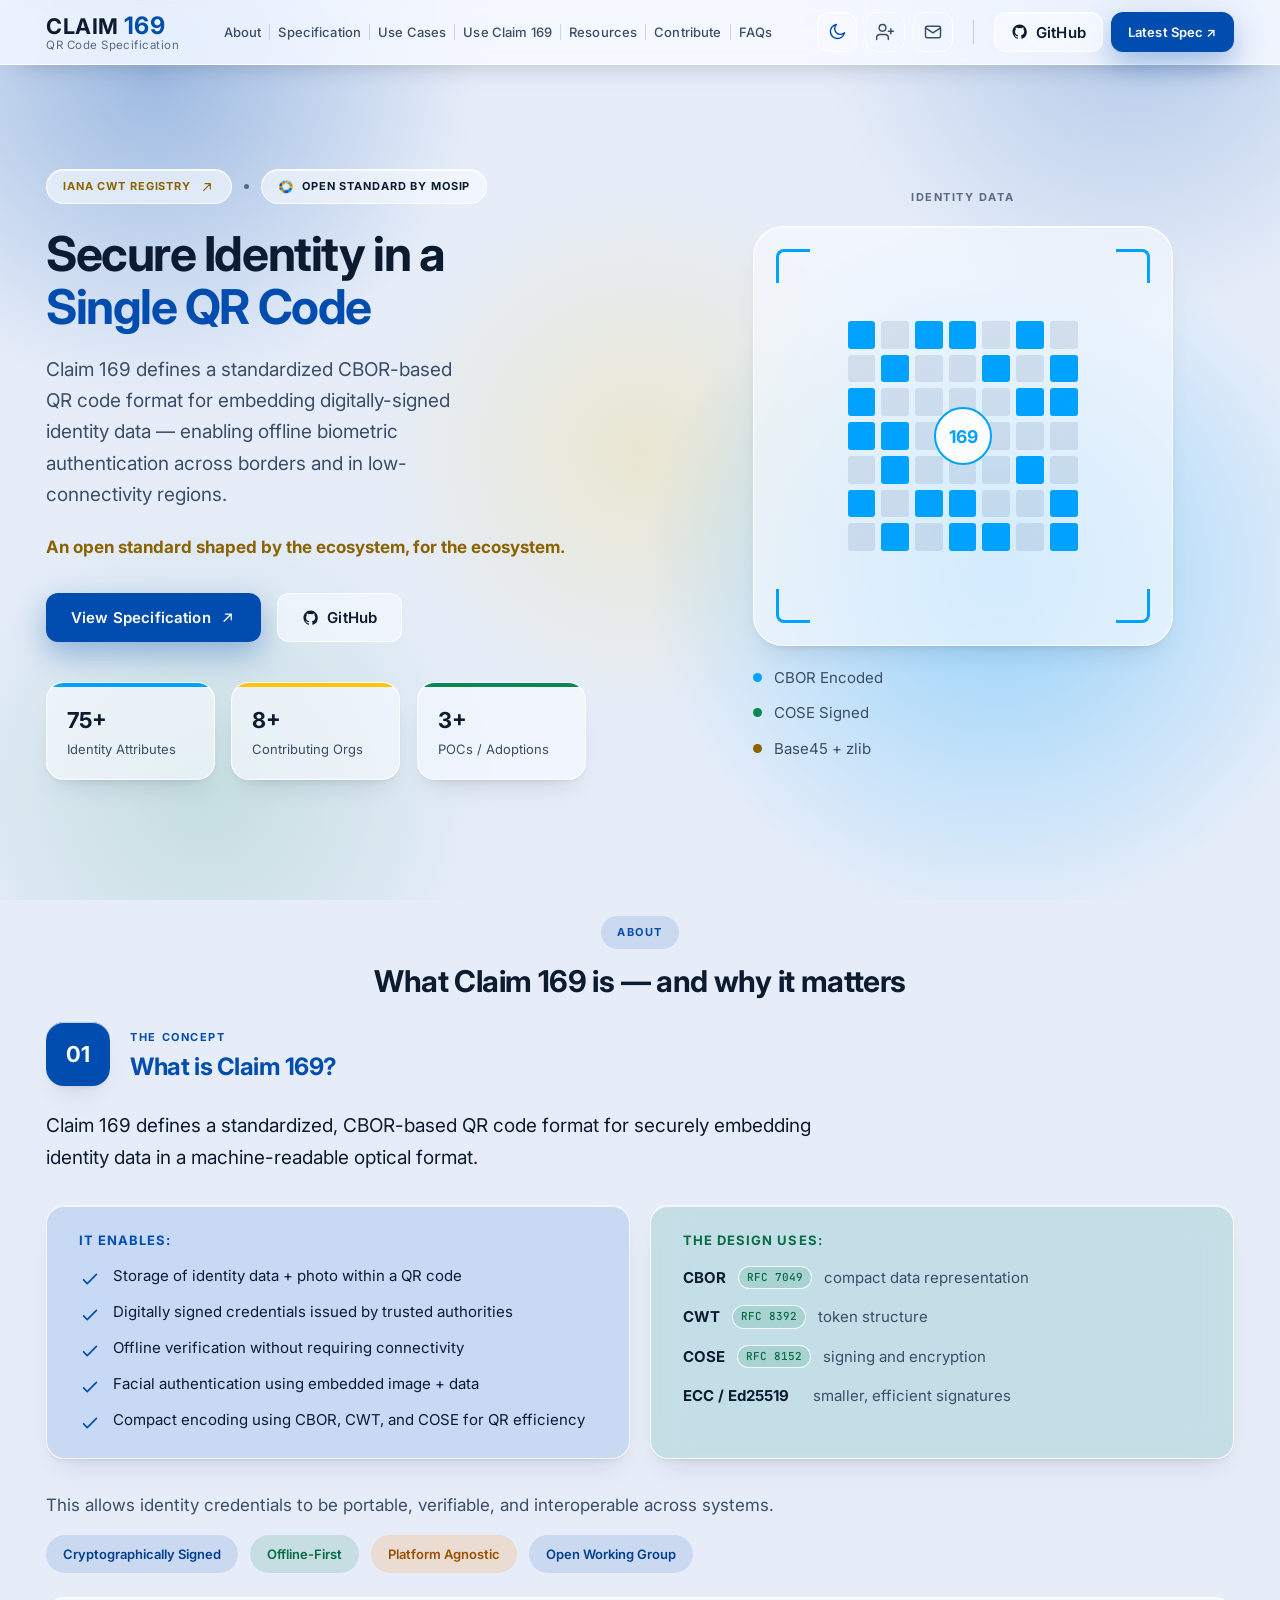
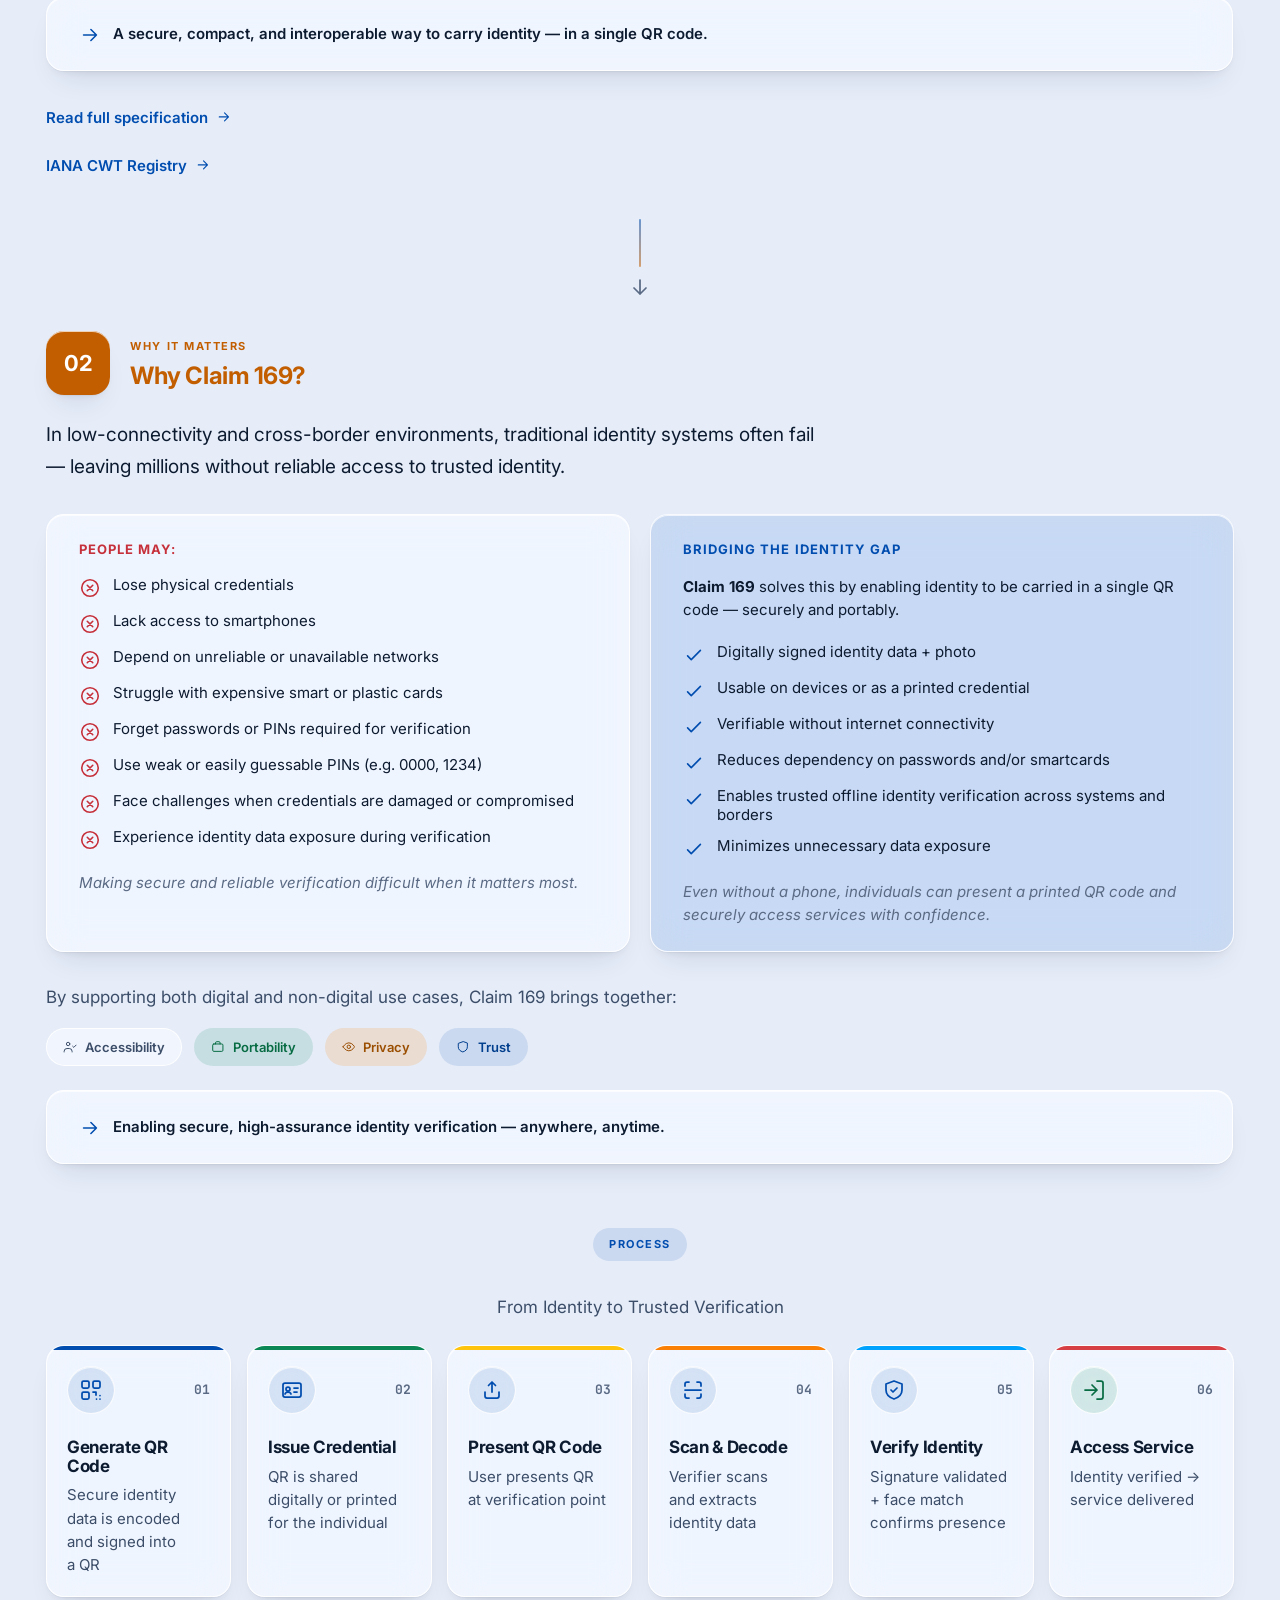
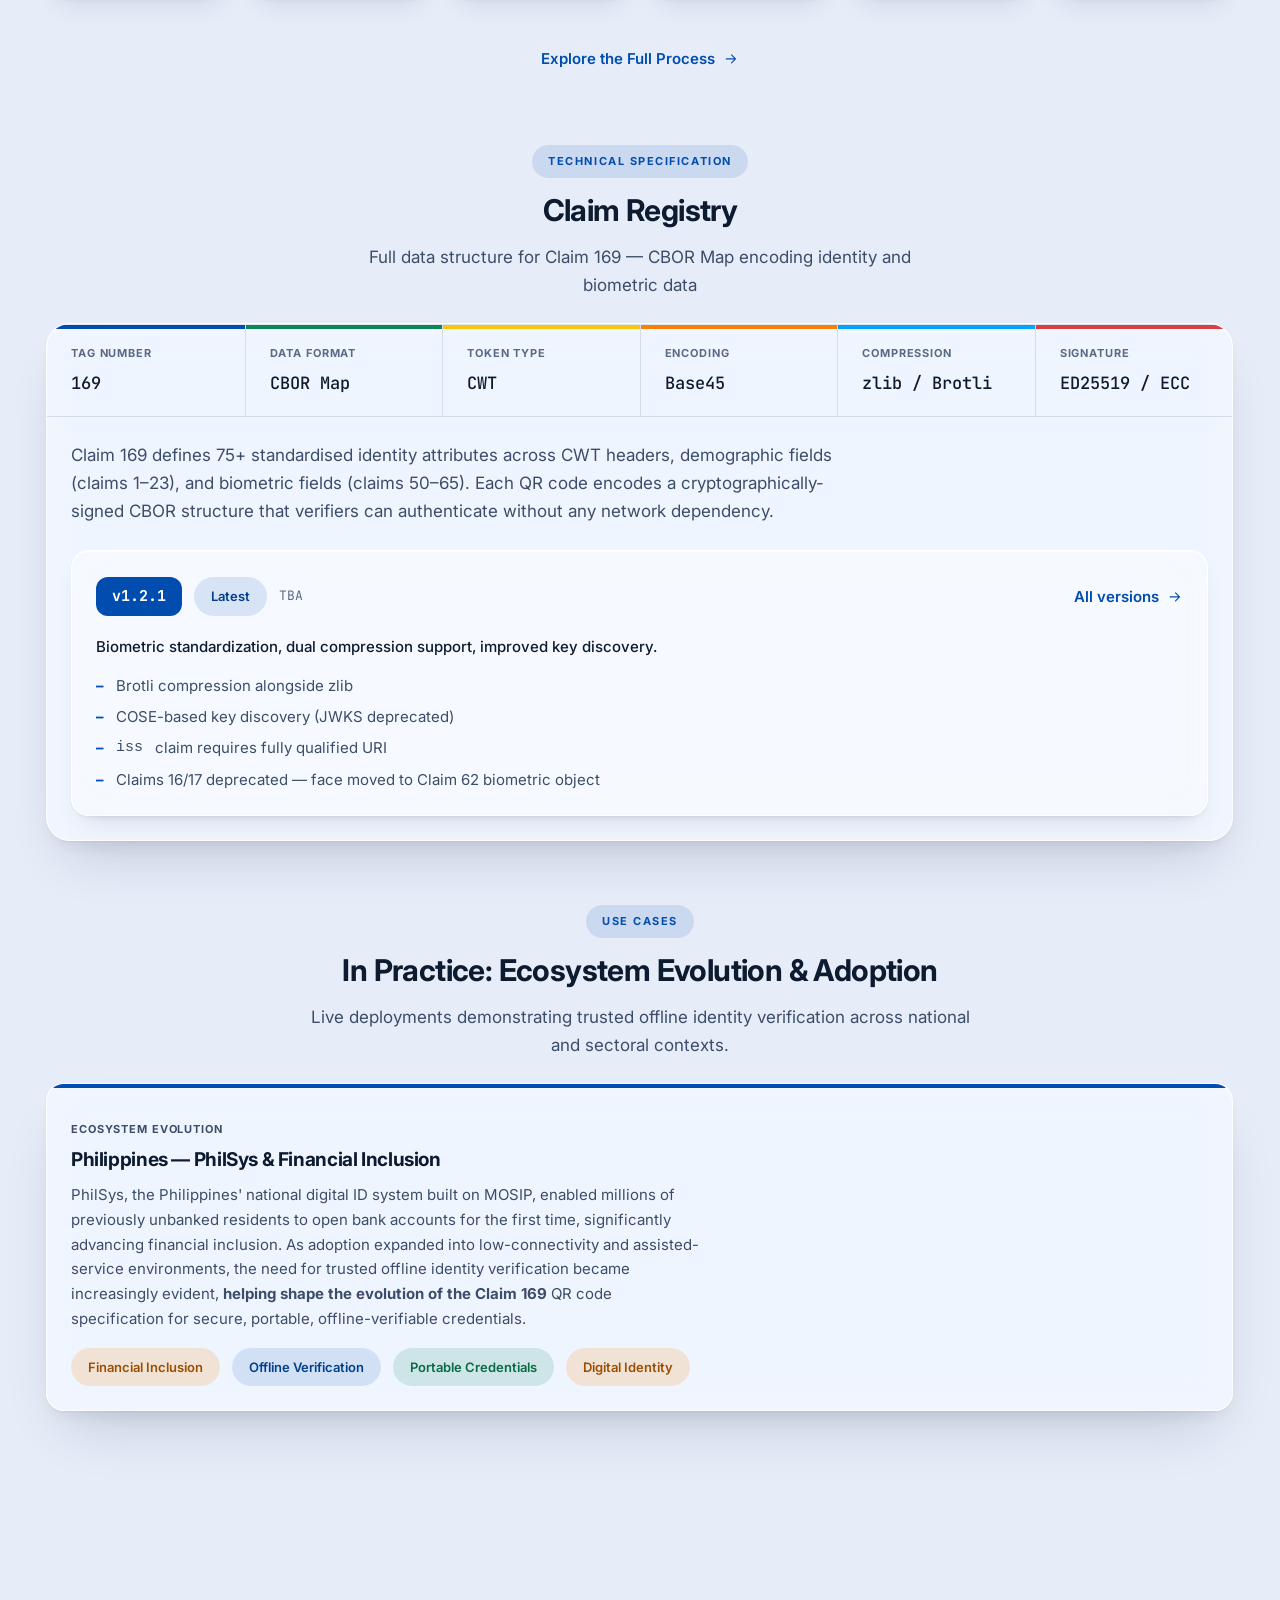
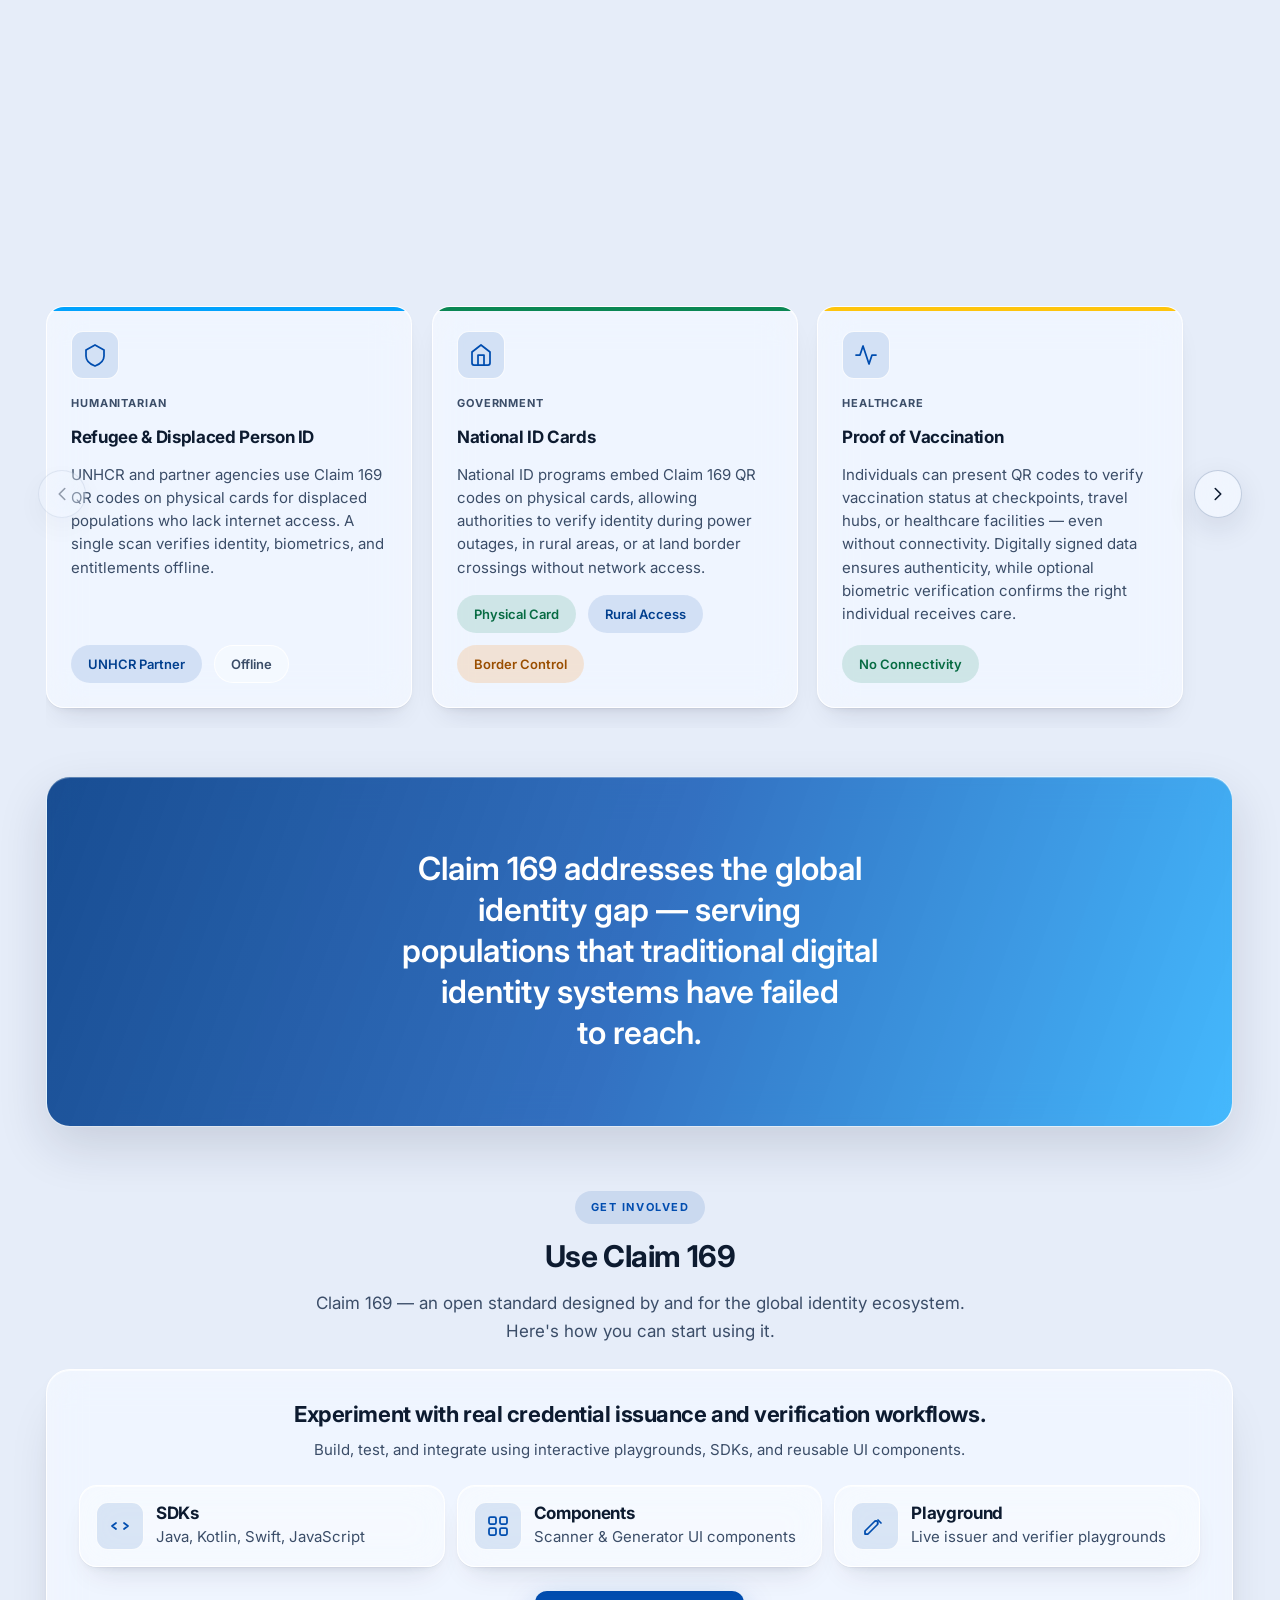
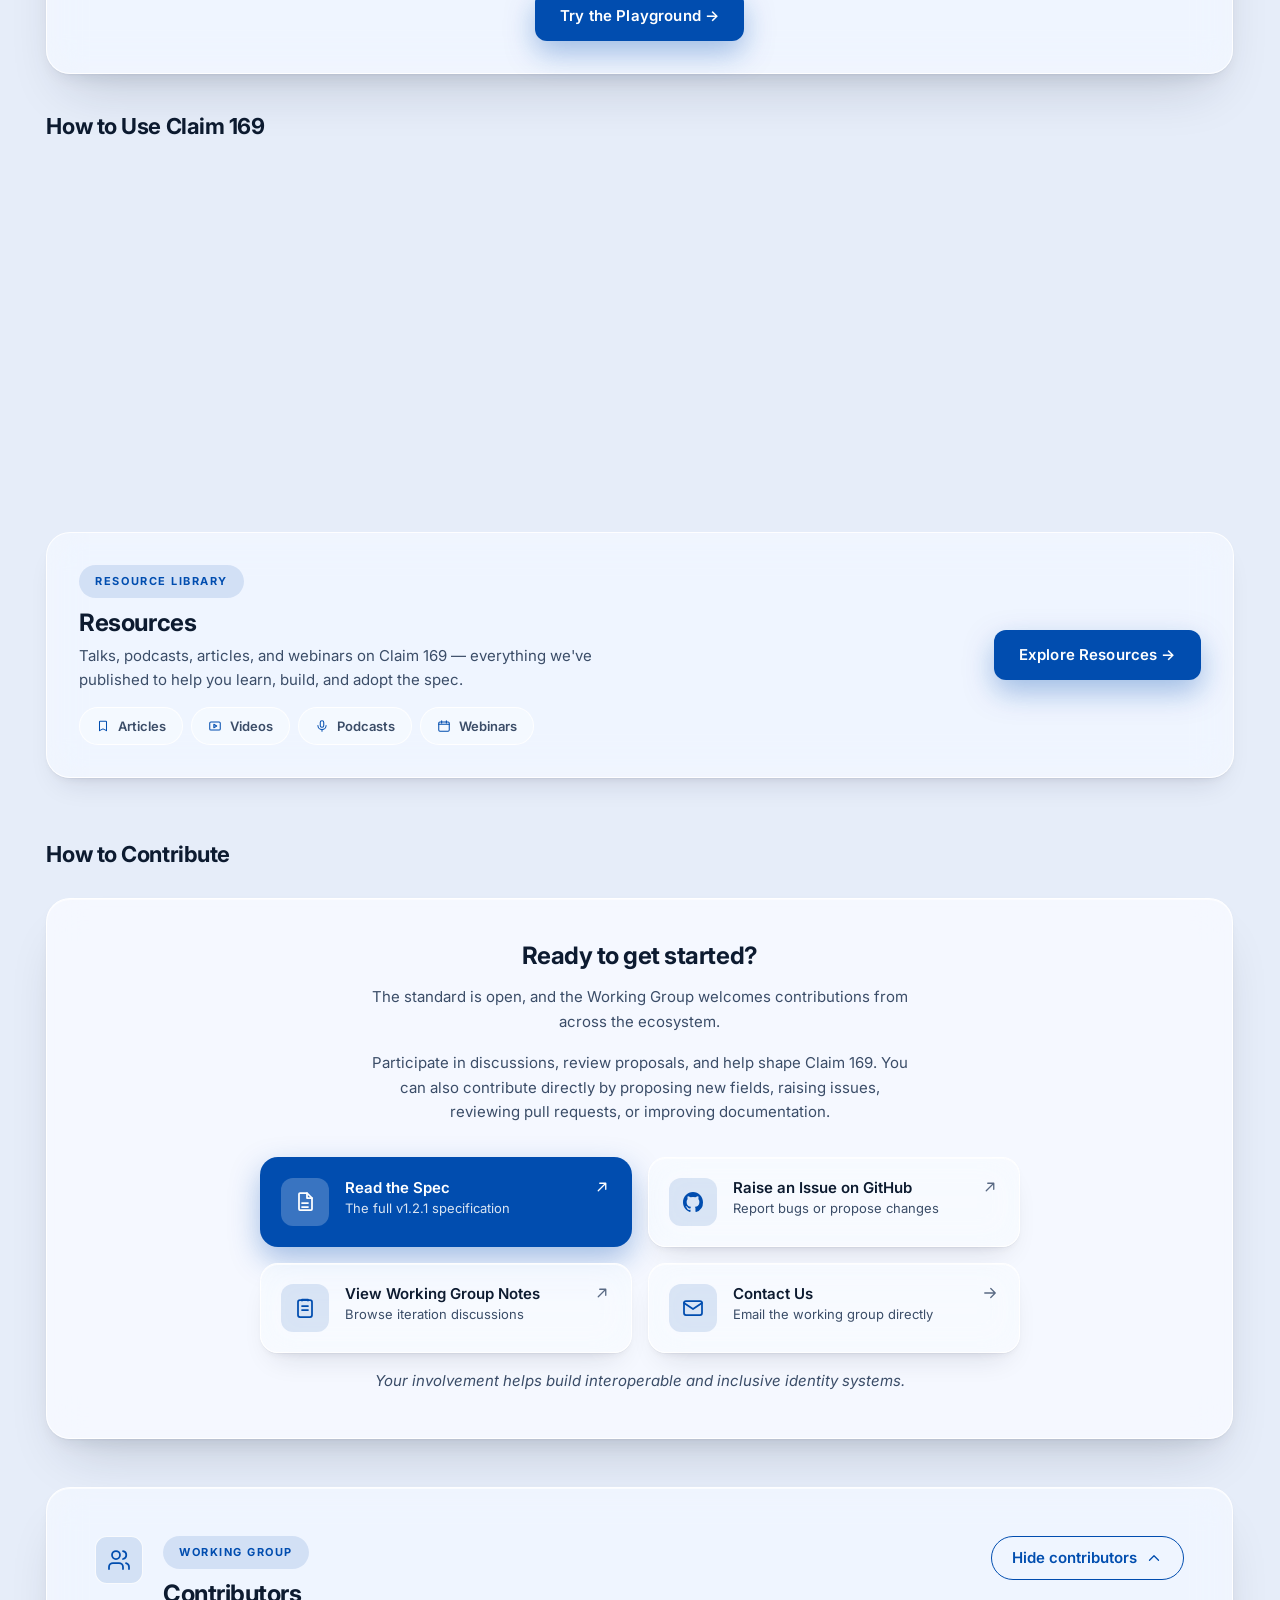
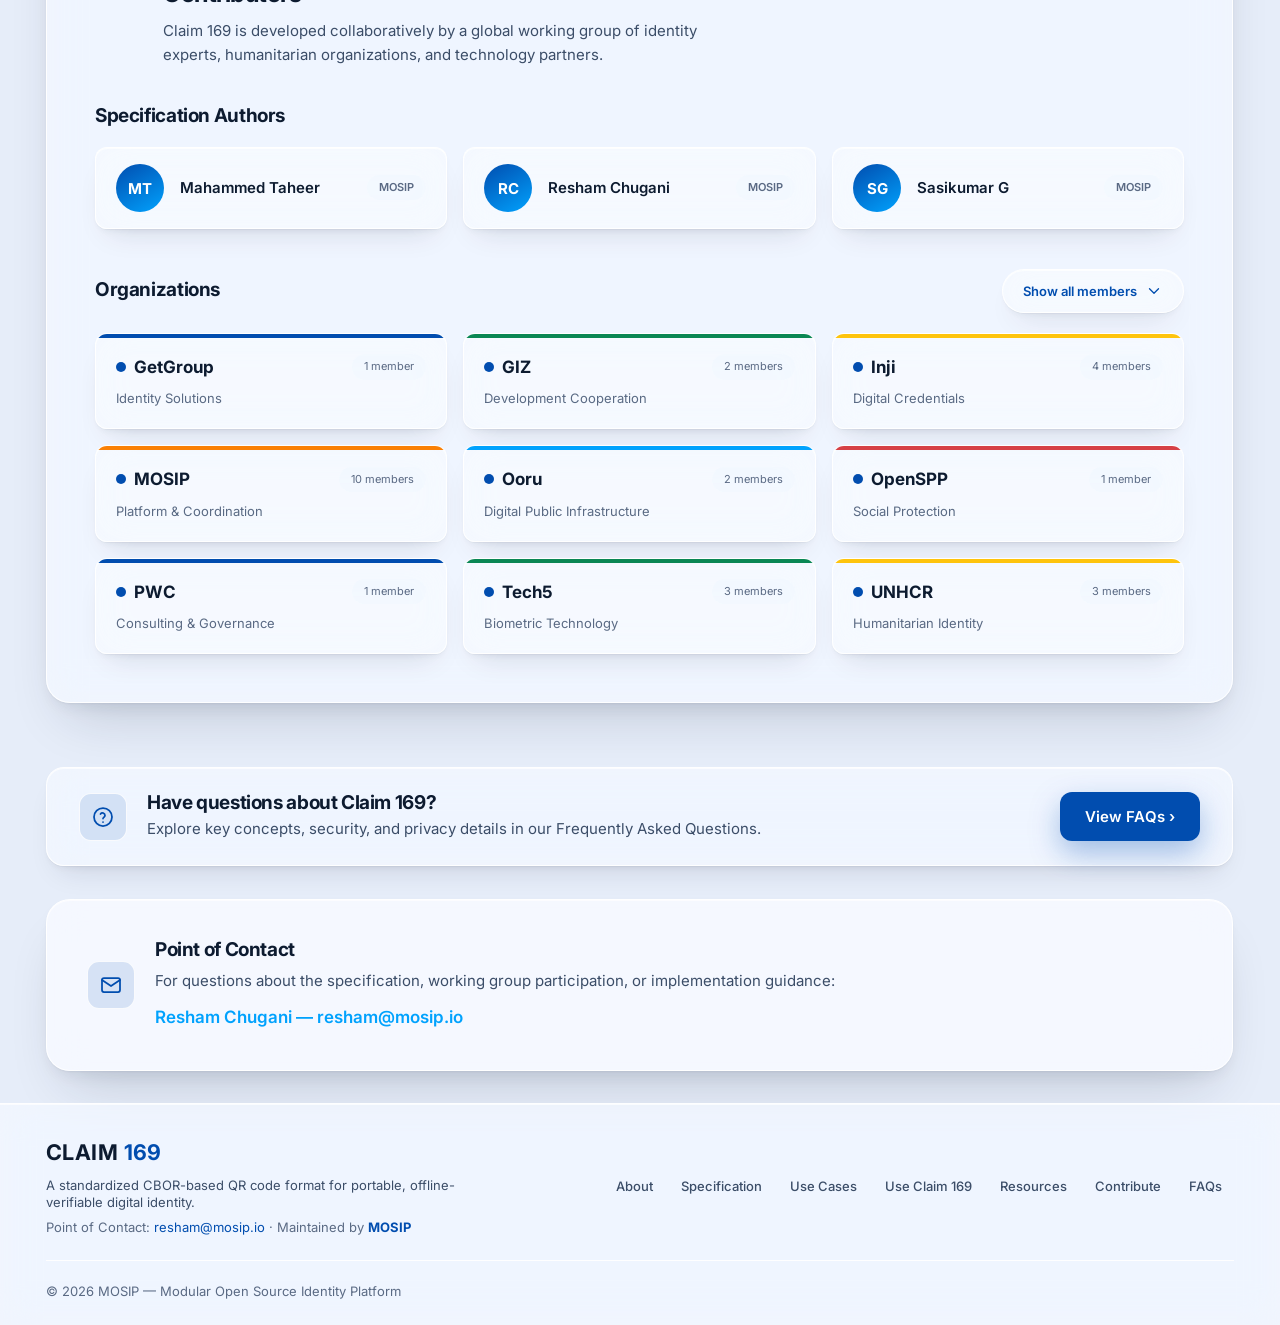
==== id-claim-169-ui/index.html @ 3436d507 "[MOSIP-45104] ID-Claim-169 UI. Signed-off-by: GurukiranP <talk2gurukiran@gmail.com>" ====
<!DOCTYPE html>
<html lang="en">
<head>
  <meta charset="UTF-8" />
  <meta name="viewport" content="width=device-width, initial-scale=1.0" />
  <title>Claim 169 — Secure Identity in a Single QR Code</title>
  <link rel="icon" type="image/png" href="./assets/mosip-logo.png">
  <meta name="description" content="Claim 169 defines a standardized, CBOR-based QR code format for embedding digitally-signed identity data — enabling offline biometric authentication across borders and in low-connectivity regions." />

  <!-- FONTS: display = Poppins, body = Hanken Grotesk, mono = JetBrains Mono.
       Swap families here AND in tokens.css (--font-*). -->
  <link rel="preconnect" href="https://fonts.googleapis.com" />
  <link rel="preconnect" href="https://fonts.gstatic.com" crossorigin />
  <link href="https://fonts.googleapis.com/css2?family=Inter:wght@400;500;600;700&family=JetBrains+Mono:wght@400;500;700&display=swap" rel="stylesheet" />

  <!-- No-flash theme: set data-theme before first paint (system pref + saved choice) -->
  <script>
    (function () {
      try {
        var saved = localStorage.getItem("claim169-theme");
        var sys = window.matchMedia("(prefers-color-scheme: dark)").matches ? "dark" : "light";
        document.documentElement.setAttribute("data-theme", saved || sys);
      } catch (e) {
        document.documentElement.setAttribute("data-theme", "light");
      }
    })();
  </script>

  <!-- TOKENS FIRST (edit this to re-skin) → then component styles -->
  <link rel="stylesheet" href="tokens.css" />
  <link rel="stylesheet" href="styles.css" />
</head>
<body>
  <a class="skip-link" href="#main">Skip to main content</a>

  <!-- ====================================================================
       HEADER / NAV  (reusable — copy to every new page; see page-template.html)
       Nav items map to on-page anchors today; swap href to real page URLs
       (e.g. /specification.html) as you add pages.
  ===================================================================== -->
  <header class="site-header">
    <div class="container container--wide site-header__inner">
      <a class="brand" href="#top" aria-label="Claim 169 — home">
        <span class="brand__name">CLAIM <b style="font-size: 24px">169</b></span>
        <span class="brand__sub">QR Code Specification</span>
      </a>

      <nav class="primary-nav" id="primary-nav" aria-label="Primary">
        <ul>
          <li><a href="#about">About</a></li>
          <li><a href="#specification">Specification</a></li>
          <li><a href="#use-cases">Use Cases</a></li>
          <li><a href="#use-169">Use Claim 169</a></li>
          <li><a href="#resources">Resources</a></li>
          <li><a href="#contribute">Contribute</a></li>
          <li><a href="#faq">FAQs</a></li>
        </ul>
        <div class="nav-drawer-actions">
          <a href="https://github.com/Claim169" target="_blank" rel="noopener noreferrer" aria-label="View project on GitHub (opens in a new tab)">
            <svg viewBox="0 0 24 24" fill="currentColor" stroke="none" aria-hidden="true"><path d="M12 2C6.48 2 2 6.58 2 12.25c0 4.53 2.87 8.37 6.84 9.73.5.1.68-.22.68-.49 0-.24-.01-.88-.01-1.73-2.78.62-3.37-1.37-3.37-1.37-.45-1.18-1.11-1.5-1.11-1.5-.91-.64.07-.62.07-.62 1 .07 1.53 1.06 1.53 1.06.9 1.57 2.34 1.12 2.91.85.09-.66.35-1.12.63-1.38-2.22-.26-4.55-1.14-4.55-5.07 0-1.12.39-2.03 1.03-2.75-.1-.26-.45-1.3.1-2.71 0 0 .84-.27 2.75 1.05a9.3 9.3 0 0 1 5 0c1.91-1.32 2.75-1.05 2.75-1.05.55 1.41.2 2.45.1 2.71.64.72 1.03 1.63 1.03 2.75 0 3.94-2.34 4.81-4.57 5.06.36.32.68.94.68 1.9 0 1.37-.01 2.48-.01 2.82 0 .27.18.6.69.49A10.04 10.04 0 0 0 22 12.25C22 6.58 17.52 2 12 2Z"/></svg>
            View on GitHub
          </a>
          <a href="#contribute">
            <svg viewBox="0 0 24 24" stroke-width="1.8" aria-hidden="true"><path d="M16 21v-2a4 4 0 0 0-4-4H6a4 4 0 0 0-4 4v2"/><circle cx="9" cy="7" r="4"/><path d="M19 8v6M22 11h-6"/></svg>
            Join the Working Group
          </a>
          <a href="#contact">
            <svg viewBox="0 0 24 24" stroke-width="1.8" aria-hidden="true"><rect x="3" y="5" width="18" height="14" rx="2"/><path d="m3 7 9 6 9-6"/></svg>
            Contact Us
          </a>
        </div>
      </nav>

      <div class="header-actions"><div class="action-group">
        <button class="theme-toggle" id="theme-toggle" type="button" aria-label="Switch to dark theme" aria-describedby="tt-theme">
          <!-- sun (shown in dark mode → click for light) -->
          <svg class="i-sun" viewBox="0 0 24 24" stroke-width="1.9" aria-hidden="true"><circle cx="12" cy="12" r="4"/><path d="M12 2v3M12 19v3M2 12h3M19 12h3M4.9 4.9l2.1 2.1M17 17l2.1 2.1M19.1 4.9 17 7M7 17l-2.1 2.1"/></svg>
          <!-- moon (shown in light mode → click for dark) -->
          <svg class="i-moon" viewBox="0 0 24 24" stroke-width="1.9" aria-hidden="true"><path d="M21 12.8A8.5 8.5 0 1 1 11.2 3a6.5 6.5 0 0 0 9.8 9.8Z"/></svg>
          <span class="tt" role="tooltip" id="tt-theme">Dark mode</span>
        </button>
        <a class="icon-btn" href="#contributors" aria-label="Contributors" aria-describedby="tt-contributors">
          <!-- user-plus -->
          <svg viewBox="0 0 24 24" stroke-width="1.8" aria-hidden="true"><path d="M16 21v-2a4 4 0 0 0-4-4H6a4 4 0 0 0-4 4v2"/><circle cx="9" cy="7" r="4"/><path d="M19 8v6M22 11h-6"/></svg>
          <span class="tt" role="tooltip" id="tt-contributors">Contributors</span>
        </a>
        <a class="icon-btn" href="#point-of-contact" aria-label="Point of Contact" aria-describedby="tt-contact">
          <!-- mail -->
          <svg viewBox="0 0 24 24" stroke-width="1.8" aria-hidden="true"><rect x="3" y="5" width="18" height="14" rx="2"/><path d="m3 7 9 6 9-6"/></svg>
          <span class="tt" role="tooltip" id="tt-contact">Point of Contact</span>
        </a>
        </div><span class="header-divider" aria-hidden="true"></span><div class="action-group">
        <a class="btn btn--outline" href="https://github.com/Claim169" target="_blank" rel="noopener noreferrer" aria-label="View project on GitHub (opens in a new tab)">
          <!-- github -->
          <svg viewBox="0 0 24 24" fill="currentColor" stroke="none" aria-hidden="true"><path d="M12 2C6.48 2 2 6.58 2 12.25c0 4.53 2.87 8.37 6.84 9.73.5.1.68-.22.68-.49 0-.24-.01-.88-.01-1.73-2.78.62-3.37-1.37-3.37-1.37-.45-1.18-1.11-1.5-1.11-1.5-.91-.64.07-.62.07-.62 1 .07 1.53 1.06 1.53 1.06.9 1.57 2.34 1.12 2.91.85.09-.66.35-1.12.63-1.38-2.22-.26-4.55-1.14-4.55-5.07 0-1.12.39-2.03 1.03-2.75-.1-.26-.45-1.3.1-2.71 0 0 .84-.27 2.75 1.05a9.3 9.3 0 0 1 5 0c1.91-1.32 2.75-1.05 2.75-1.05.55 1.41.2 2.45.1 2.71.64.72 1.03 1.63 1.03 2.75 0 3.94-2.34 4.81-4.57 5.06.36.32.68.94.68 1.9 0 1.37-.01 2.48-.01 2.82 0 .27.18.6.69.49A10.04 10.04 0 0 0 22 12.25C22 6.58 17.52 2 12 2Z"/></svg>
          <span class="btn-github-text">GitHub</span>
        </a>
        <a class="btn btn--latest label-hide" href="https://docs.mosip.io/1.2.0/readme/standards-and-specifications/mosip-standards/169-qr-code-specification" target="_blank" rel="noopener noreferrer">Latest Spec ↗</a>

        </div><button class="nav-toggle" id="nav-toggle" aria-expanded="false" aria-controls="primary-nav" aria-label="Open menu">
          <svg viewBox="0 0 24 24" stroke-width="2" aria-hidden="true"><path d="M3 6h18M3 12h18M3 18h18"/></svg>
        </button>
      </div>
    </div>
  </header>

  <main id="main" tabindex="-1">
    <span id="top"></span>

    <!-- ================================================================
         HERO
    ================================================================= -->
    <section class="hero" aria-labelledby="hero-title">
      <div class="container container--wide">
        <div class="hero__grid">
          <div class="hero__copy">
            <div class="hero__badges">
              <a class="hero__badge hero__badge--accent" href="https://www.iana.org/assignments/cwt/cwt.xhtml" target="_blank" rel="noopener noreferrer" aria-label="IANA CWT Registry (opens in a new tab)">
                IANA CWT Registry
                <svg viewBox="0 0 24 24" stroke-width="2" aria-hidden="true"><path d="M7 17 17 7M9 7h8v8"/></svg>
              </a>
              <span class="hero__dot" aria-hidden="true"></span>
              <span class="hero__badge">
                <img class="hero__badge-logo" src="assets/mosip-logo.png" alt="" aria-hidden="true" width="16" height="16" />
                Open Standard by MOSIP
              </span>
            </div>

            <h1 id="hero-title" style="font-size: 48px">Secure Identity in a <span class="accent">Single QR Code</span></h1>

            <p class="hero__lede">Claim 169 defines a standardized CBOR-based QR code format for embedding digitally-signed identity data — enabling offline biometric authentication across borders and in low-connectivity regions.</p>

            <strong class="hero__highlight">An open standard shaped by the ecosystem, for the ecosystem.</strong>

            <div class="hero__cta">
              <a class="btn btn--primary" href="#specification">
                View Specification
                <svg viewBox="0 0 24 24" stroke-width="2" aria-hidden="true"><path d="M7 17 17 7M9 7h8v8"/></svg>
              </a>
              <a class="btn btn--ghost-dark" href="https://github.com/Claim169" target="_blank" rel="noopener noreferrer" aria-label="View on GitHub (opens in a new tab)">
                <svg viewBox="0 0 24 24" fill="currentColor" stroke="none" aria-hidden="true"><path d="M12 2C6.48 2 2 6.58 2 12.25c0 4.53 2.87 8.37 6.84 9.73.5.1.68-.22.68-.49 0-.24-.01-.88-.01-1.73-2.78.62-3.37-1.37-3.37-1.37-.45-1.18-1.11-1.5-1.11-1.5-.91-.64.07-.62.07-.62 1 .07 1.53 1.06 1.53 1.06.9 1.57 2.34 1.12 2.91.85.09-.66.35-1.12.63-1.38-2.22-.26-4.55-1.14-4.55-5.07 0-1.12.39-2.03 1.03-2.75-.1-.26-.45-1.3.1-2.71 0 0 .84-.27 2.75 1.05a9.3 9.3 0 0 1 5 0c1.91-1.32 2.75-1.05 2.75-1.05.55 1.41.2 2.45.1 2.71.64.72 1.03 1.63 1.03 2.75 0 3.94-2.34 4.81-4.57 5.06.36.32.68.94.68 1.9 0 1.37-.01 2.48-.01 2.82 0 .27.18.6.69.49A10.04 10.04 0 0 0 22 12.25C22 6.58 17.52 2 12 2Z"/></svg>
                GitHub
              </a>
            </div>

            <dl class="hero__stats">
              <div class="stat-card"><dd class="stat-card__num">75+</dd><dt class="stat-card__label">Identity Attributes</dt></div>
              <div class="stat-card"><dd class="stat-card__num">8+</dd><dt class="stat-card__label">Contributing Orgs</dt></div>
              <div class="stat-card"><dd class="stat-card__num">3+</dd><dt class="stat-card__label">POCs / Adoptions</dt></div>
            </dl>
          </div>

          <div class="hero__visual">
            <p class="hero__visual-label">Identity Data</p>
            <div class="qr-panel" role="img" aria-label="Illustration of a Claim 169 QR code with a 169 badge at its center">
              <span class="qr-corner qr-corner--tl" aria-hidden="true"></span>
              <span class="qr-corner qr-corner--tr" aria-hidden="true"></span>
              <span class="qr-corner qr-corner--bl" aria-hidden="true"></span>
              <span class="qr-corner qr-corner--br" aria-hidden="true"></span>
              <div class="qr-matrix" id="qr-matrix" aria-hidden="true"></div>
              <span class="qr-badge" aria-hidden="true">169</span>
            </div>
            <ul class="qr-legend">
              <li><span class="ldot" style="background:var(--accent-bright)" aria-hidden="true"></span> CBOR Encoded</li>
              <li><span class="ldot" style="background:var(--success)" aria-hidden="true"></span> COSE Signed</li>
              <li><span class="ldot" style="background:var(--gold)" aria-hidden="true"></span> Base45 + zlib</li>
            </ul>
          </div>
        </div>
      </div>
    </section>

    <!-- ================================================================
         ABOUT  (single heading; two aligned sub-topics: What is / Why)
    ================================================================= -->
    <section class="section section--sunken" id="about" aria-labelledby="about-title">
      <div class="container container--wide">
        <header class="section-head about-head">
          <span class="eyebrow">About</span>
          <h2 id="about-title">What Claim 169 is — and why it matters</h2>
        </header>

        <div class="about-flow">

          <!-- PART 01 — What is Claim 169? -->
          <article class="about-part about-part--what" aria-labelledby="about-what-title">
            <header class="about-part__head">
              <span class="about-part__step" aria-hidden="true">01</span>
              <div class="about-part__heading">
                <span class="about-part__kicker">The concept</span>
                <h3 class="about-part__title" id="about-what-title">What is Claim 169?</h3>
              </div>
            </header>
            <p class="about-part__lede">Claim 169 defines a standardized, CBOR-based QR code format for securely embedding identity data in a machine-readable optical format.</p>

            <div class="about-cards">
              <div class="edge-card edge-card--soft-info">
              <p class="edge-card__label">It enables:</p>
              <ul class="feature-list feature-list--check">
                <li><svg viewBox="0 0 24 24" stroke-width="2.2" aria-hidden="true"><path d="m5 13 4 4L19 7"/></svg> Storage of identity data + photo within a QR code</li>
                <li><svg viewBox="0 0 24 24" stroke-width="2.2" aria-hidden="true"><path d="m5 13 4 4L19 7"/></svg> Digitally signed credentials issued by trusted authorities</li>
                <li><svg viewBox="0 0 24 24" stroke-width="2.2" aria-hidden="true"><path d="m5 13 4 4L19 7"/></svg> Offline verification without requiring connectivity</li>
                <li><svg viewBox="0 0 24 24" stroke-width="2.2" aria-hidden="true"><path d="m5 13 4 4L19 7"/></svg> Facial authentication using embedded image + data</li>
                <li><svg viewBox="0 0 24 24" stroke-width="2.2" aria-hidden="true"><path d="m5 13 4 4L19 7"/></svg> Compact encoding using CBOR, CWT, and COSE for QR efficiency</li>
              </ul>
            </div>

            <div class="edge-card edge-card--soft-success">
              <p class="edge-card__label">The design uses:</p>
              <div class="spec-rows">
                <div class="spec-row"><span class="spec-row__name">CBOR</span><span class="code-badge">RFC 7049</span><span class="spec-row__desc">compact data representation</span></div>
                <div class="spec-row"><span class="spec-row__name">CWT</span><span class="code-badge">RFC 8392</span><span class="spec-row__desc">token structure</span></div>
                <div class="spec-row"><span class="spec-row__name">COSE</span><span class="code-badge">RFC 8152</span><span class="spec-row__desc">signing and encryption</span></div>
                <div class="spec-row"><span class="spec-row__name">ECC / Ed25519</span><span aria-hidden="true"></span><span class="spec-row__desc">smaller, efficient signatures</span></div>
              </div>
            </div>
            </div>

            <p class="about-part__outro">This allows identity credentials to be portable, verifiable, and interoperable across systems.</p>

            <div class="tag-row about-tags">
              <span class="chip chip--accent">Cryptographically Signed</span>
              <span class="chip chip--success">Offline-First</span>
              <span class="chip chip--warning">Platform Agnostic</span>
              <span class="chip chip--accent">Open Working Group</span>
            </div>

            <div class="edge-card">
              <p style="font-weight: var(--weight-semibold); display:flex; gap: var(--space-3); align-items:flex-start;">
                <svg viewBox="0 0 24 24" stroke-width="2" aria-hidden="true" style="width:22px;height:22px;stroke:var(--accent);flex-shrink:0;margin-top:2px;"><path d="M5 12h14M13 6l6 6-6 6"/></svg>
                A secure, compact, and interoperable way to carry identity — in a single QR code.
              </p>
            </div>

            <div class="about-links">
              <a class="arrow-link" href="#specification">Read full specification
                <svg viewBox="0 0 24 24" stroke-width="2" aria-hidden="true"><path d="M5 12h14M13 6l6 6-6 6"/></svg>
              </a>
              <a class="arrow-link" href="https://www.iana.org/assignments/cwt/cwt.xhtml" target="_blank" rel="noopener noreferrer" aria-label="IANA CWT Registry (opens in a new tab)">IANA CWT Registry
                <svg viewBox="0 0 24 24" stroke-width="2" aria-hidden="true"><path d="M5 12h14M13 6l6 6-6 6"/></svg>
              </a>
            </div>
          </article>

          <!-- Flow connector: concept → value -->
          <div class="about-connector" aria-hidden="true">
            <span class="about-connector__line"></span>
            <span class="about-connector__arrow"><svg viewBox="0 0 24 24" stroke-width="2"><path d="M12 5v14M6 13l6 6 6-6"/></svg></span>
          </div>

          <!-- PART 02 — Why Claim 169? -->
          <article class="about-part about-part--why" aria-labelledby="about-why-title">
            <header class="about-part__head">
              <span class="about-part__step" aria-hidden="true">02</span>
              <div class="about-part__heading">
                <span class="about-part__kicker">Why it matters</span>
                <h3 class="about-part__title" id="about-why-title">Why Claim 169?</h3>
              </div>
            </header>
            <p class="about-part__lede">In low-connectivity and cross-border environments, traditional identity systems often fail — leaving millions without reliable access to trusted identity.</p>

            <div class="about-cards">
              <div class="edge-card edge-card--danger">
              <p class="edge-card__label">People may:</p>
              <ul class="feature-list feature-list--cross">
                <li><svg viewBox="0 0 24 24" stroke-width="1.9" aria-hidden="true"><circle cx="12" cy="12" r="9"/><path d="m9 9 6 6M15 9l-6 6"/></svg> Lose physical credentials</li>
                <li><svg viewBox="0 0 24 24" stroke-width="1.9" aria-hidden="true"><circle cx="12" cy="12" r="9"/><path d="m9 9 6 6M15 9l-6 6"/></svg> Lack access to smartphones</li>
                <li><svg viewBox="0 0 24 24" stroke-width="1.9" aria-hidden="true"><circle cx="12" cy="12" r="9"/><path d="m9 9 6 6M15 9l-6 6"/></svg> Depend on unreliable or unavailable networks</li>
                <li><svg viewBox="0 0 24 24" stroke-width="1.9" aria-hidden="true"><circle cx="12" cy="12" r="9"/><path d="m9 9 6 6M15 9l-6 6"/></svg> Struggle with expensive smart or plastic cards</li>
                <li><svg viewBox="0 0 24 24" stroke-width="1.9" aria-hidden="true"><circle cx="12" cy="12" r="9"/><path d="m9 9 6 6M15 9l-6 6"/></svg> Forget passwords or PINs required for verification</li>
                <li><svg viewBox="0 0 24 24" stroke-width="1.9" aria-hidden="true"><circle cx="12" cy="12" r="9"/><path d="m9 9 6 6M15 9l-6 6"/></svg> Use weak or easily guessable PINs (e.g. 0000, 1234)</li>
                <li><svg viewBox="0 0 24 24" stroke-width="1.9" aria-hidden="true"><circle cx="12" cy="12" r="9"/><path d="m9 9 6 6M15 9l-6 6"/></svg> Face challenges when credentials are damaged or compromised</li>
                <li><svg viewBox="0 0 24 24" stroke-width="1.9" aria-hidden="true"><circle cx="12" cy="12" r="9"/><path d="m9 9 6 6M15 9l-6 6"/></svg> Experience identity data exposure during verification</li>
              </ul>
              <p class="edge-card__note">Making secure and reliable verification difficult when it matters most.</p>
            </div>

            <div class="edge-card edge-card--soft-info">
              <p class="edge-card__label">Bridging the identity gap</p>
              <p style="margin-bottom: var(--space-5)"><strong>Claim 169</strong> solves this by enabling identity to be carried in a single QR code — securely and portably.</p>
              <ul class="feature-list feature-list--check">
                <li><svg viewBox="0 0 24 24" stroke-width="2.2" aria-hidden="true"><path d="m5 13 4 4L19 7"/></svg> Digitally signed identity data + photo</li>
                <li><svg viewBox="0 0 24 24" stroke-width="2.2" aria-hidden="true"><path d="m5 13 4 4L19 7"/></svg> Usable on devices or as a printed credential</li>
                <li><svg viewBox="0 0 24 24" stroke-width="2.2" aria-hidden="true"><path d="m5 13 4 4L19 7"/></svg> Verifiable without internet connectivity</li>
                <li><svg viewBox="0 0 24 24" stroke-width="2.2" aria-hidden="true"><path d="m5 13 4 4L19 7"/></svg> Reduces dependency on passwords and/or smartcards</li>
                <li><svg viewBox="0 0 24 24" stroke-width="2.2" aria-hidden="true"><path d="m5 13 4 4L19 7"/></svg> Enables trusted offline identity verification across systems and borders</li>
                <li><svg viewBox="0 0 24 24" stroke-width="2.2" aria-hidden="true"><path d="m5 13 4 4L19 7"/></svg> Minimizes unnecessary data exposure</li>
              </ul>
              <p class="edge-card__note">Even without a phone, individuals can present a printed QR code and securely access services with confidence.</p>
            </div>
            </div>

            <p class="about-part__outro">By supporting both digital and non-digital use cases, Claim 169 brings together:</p>
            <div class="tag-row about-tags">
              <span class="chip"><svg viewBox="0 0 24 24" stroke-width="1.8" aria-hidden="true"><circle cx="9" cy="7" r="3"/><path d="M2 21v-1a5 5 0 0 1 5-5h4a5 5 0 0 1 5 5v1M17 11l2 2 4-4"/></svg> Accessibility</span>
              <span class="chip chip--success"><svg viewBox="0 0 24 24" stroke-width="1.8" aria-hidden="true"><rect x="3" y="7" width="18" height="13" rx="2"/><path d="M8 7V5a2 2 0 0 1 2-2h4a2 2 0 0 1 2 2v2"/></svg> Portability</span>
              <span class="chip chip--warning"><svg viewBox="0 0 24 24" stroke-width="1.8" aria-hidden="true"><path d="M2 12s3.5-7 10-7 10 7 10 7-3.5 7-10 7-10-7-10-7Z"/><circle cx="12" cy="12" r="3"/></svg> Privacy</span>
              <span class="chip chip--accent"><svg viewBox="0 0 24 24" stroke-width="1.8" aria-hidden="true"><path d="M12 3 4 6v6c0 5 3.5 7.5 8 9 4.5-1.5 8-4 8-9V6Z"/></svg> Trust</span>
            </div>

            <div class="edge-card">
              <p style="font-weight: var(--weight-semibold); display:flex; gap: var(--space-3); align-items:flex-start;">
                <svg viewBox="0 0 24 24" stroke-width="2" aria-hidden="true" style="width:22px;height:22px;stroke:var(--accent);flex-shrink:0;margin-top:2px;"><path d="M5 12h14M13 6l6 6-6 6"/></svg>
                Enabling secure, high-assurance identity verification — anywhere, anytime.
              </p>
            </div>
          </article>

        </div>
      </div>
    </section>

    <!-- ================================================================
         PROCESS — How It Works (6 steps)
    ================================================================= -->
    <section class="section" id="how-it-works" aria-labelledby="process-title">
      <div class="container container--wide">
        <div class="section-head">
          <span class="eyebrow">Process</span>
          <h2 id="process-title">
</h2>
          <p>From Identity to Trusted Verification</p>
        </div>

        <ol class="process-track">
          <li class="process-step"><div class="process-step__head"><span class="process-step__badge"><svg viewBox="0 0 24 24" stroke-width="1.8" aria-hidden="true"><rect x="3" y="3" width="7" height="7" rx="1.5"/><rect x="14" y="3" width="7" height="7" rx="1.5"/><rect x="3" y="14" width="7" height="7" rx="1.5"/><path d="M14 14h3v3M21 21v.01M17.5 21h.01M21 17.5v.01"/></svg></span><span class="process-step__num">01</span></div><h3>Generate QR Code</h3><p>Secure identity data is encoded and signed into a QR</p></li>
          <li class="process-step"><div class="process-step__head"><span class="process-step__badge"><svg viewBox="0 0 24 24" stroke-width="1.8" aria-hidden="true"><rect x="3" y="5" width="18" height="14" rx="2"/><circle cx="8" cy="11" r="2"/><path d="M5 16c.4-1.4 1.6-2 3-2s2.6.6 3 2M14 10h4M14 14h3"/></svg></span><span class="process-step__num">02</span></div><h3>Issue Credential</h3><p>QR is shared digitally or printed for the individual</p></li>
          <li class="process-step"><div class="process-step__head"><span class="process-step__badge"><svg viewBox="0 0 24 24" stroke-width="1.8" aria-hidden="true"><path d="M12 14V4M8.5 7.5 12 4l3.5 3.5"/><path d="M5 14v4a2 2 0 0 0 2 2h10a2 2 0 0 0 2-2v-4"/></svg></span><span class="process-step__num">03</span></div><h3>Present QR Code</h3><p>User presents QR at verification point</p></li>
          <li class="process-step"><div class="process-step__head"><span class="process-step__badge"><svg viewBox="0 0 24 24" stroke-width="1.8" aria-hidden="true"><path d="M4 8V6a2 2 0 0 1 2-2h2M16 4h2a2 2 0 0 1 2 2v2M20 16v2a2 2 0 0 1-2 2h-2M8 20H6a2 2 0 0 1-2-2v-2"/><path d="M4 12h16"/></svg></span><span class="process-step__num">04</span></div><h3>Scan &amp; Decode</h3><p>Verifier scans and extracts identity data</p></li>
          <li class="process-step"><div class="process-step__head"><span class="process-step__badge"><svg viewBox="0 0 24 24" stroke-width="1.8" aria-hidden="true"><path d="M12 3 4 6v6c0 5 3.5 7.5 8 9 4.5-1.5 8-4 8-9V6Z"/><path d="m9 12 2 2 4-4"/></svg></span><span class="process-step__num">05</span></div><h3>Verify Identity</h3><p>Signature validated + face match confirms presence</p></li>
          <li class="process-step"><div class="process-step__head"><span class="process-step__badge"><svg viewBox="0 0 24 24" stroke-width="1.8" aria-hidden="true"><path d="M15 3h4a2 2 0 0 1 2 2v14a2 2 0 0 1-2 2h-4"/><path d="m10 17 5-5-5-5M15 12H3"/></svg></span><span class="process-step__num">06</span></div><h3>Access Service</h3><p>Identity verified → service delivered</p></li>
        </ol>

        <div class="process-foot">
          <a class="arrow-link" href="how-it-works.html">Explore the Full Process
            <svg viewBox="0 0 24 24" stroke-width="2" aria-hidden="true"><path d="M5 12h14M13 6l6 6-6 6"/></svg>
          </a>
        </div>
      </div>
    </section>

    <!-- ================================================================
         SPECIFICATION — Claim Registry
    ================================================================= -->
    <section class="section section--sunken" id="specification" aria-labelledby="registry-title">
      <div class="container container--wide">
        <div class="section-head">
          <span class="eyebrow">Technical Specification</span>
          <h2 id="registry-title">Claim Registry</h2>
          <p>Full data structure for Claim 169 — CBOR Map encoding identity and biometric data</p>
        </div>

        <div class="registry-card">
          <div class="registry-spec">
            <span class="registry-spec__band" aria-hidden="true"></span>
            <div class="spec-cell"><p class="spec-cell__label">Tag Number</p><p class="spec-cell__value">169</p></div>
            <div class="spec-cell"><p class="spec-cell__label">Data Format</p><p class="spec-cell__value">CBOR Map</p></div>
            <div class="spec-cell"><p class="spec-cell__label">Token Type</p><p class="spec-cell__value">CWT</p></div>
            <div class="spec-cell"><p class="spec-cell__label">Encoding</p><p class="spec-cell__value">Base45</p></div>
            <div class="spec-cell"><p class="spec-cell__label">Compression</p><p class="spec-cell__value">zlib / Brotli</p></div>
            <div class="spec-cell"><p class="spec-cell__label">Signature</p><p class="spec-cell__value">ED25519 / ECC</p></div>
          </div>

          <div class="registry-body">
            <p>Claim 169 defines 75+ standardised identity attributes across CWT headers, demographic fields (claims 1–23), and biometric fields (claims 50–65). Each QR code encodes a cryptographically-signed CBOR structure that verifiers can authenticate without any network dependency.</p>

            <div class="version-card">
              <div class="version-card__head">
                <span class="version-pill">v1.2.1</span>
                <span class="chip chip--accent">Latest</span>
                <span style="color: var(--text-subtle); font-family: var(--font-mono); font-size: var(--text-sm)">TBA</span>
                <a class="arrow-link" href="versions.html" aria-label="View all versions">All versions
                  <svg viewBox="0 0 24 24" stroke-width="2" aria-hidden="true"><path d="M5 12h14M13 6l6 6-6 6"/></svg>
                </a>
              </div>
              <p class="version-card__desc">Biometric standardization, dual compression support, improved key discovery.</p>
              <ul>
                <li>Brotli compression alongside zlib</li>
                <li>COSE-based key discovery (JWKS deprecated)</li>
                <li><code>iss</code> claim requires fully qualified URI</li>
                <li>Claims 16/17 deprecated — face moved to Claim 62 biometric object</li>
              </ul>
            </div>
          </div>
        </div>
      </div>
    </section>

    <!-- ================================================================
         USE CASES — In Practice (adoption)
    ================================================================= -->
    <section class="section" id="use-cases" aria-labelledby="usecases-title">
      <div class="container container--wide">
        <div class="section-head">
          <span class="eyebrow">Use Cases</span>
          <h2 id="usecases-title">In Practice: Ecosystem Evolution &amp; Adoption</h2>
          <p>Live deployments demonstrating trusted offline identity verification across national and sectoral contexts.</p>
        </div>

        <div class="usecase-grid">
          <article class="usecase-card usecase-card--feature">
            <p class="usecase-card__kicker">Ecosystem Evolution</p>
            <h3>Philippines — PhilSys &amp; Financial Inclusion</h3>
            <p>PhilSys, the Philippines' national digital ID system built on MOSIP, enabled millions of previously unbanked residents to open bank accounts for the first time, significantly advancing financial inclusion. As adoption expanded into low-connectivity and assisted-service environments, the need for trusted offline identity verification became increasingly evident, <strong>helping shape the evolution of the Claim 169</strong> QR code specification for secure, portable, offline-verifiable credentials.</p>
            <div class="tag-row">
              <span class="chip chip--warning">Financial Inclusion</span>
              <span class="chip chip--accent">Offline Verification</span>
              <span class="chip chip--success">Portable Credentials</span>
              <span class="chip chip--warning">Digital Identity</span>
            </div>
          </article>

          <article class="usecase-card usecase-card--b">
            <p class="usecase-card__kicker">Country Implementation</p>
            <h3>Ethiopia — Fayda Digital ID</h3>
            <p>Ethiopia's national ID system enables offline identity verification using QR-based credentials and biometrics. Supported by TECH5, it powers secure authentication and service access across public and private sectors.</p>
            <div class="tag-row">
              <span class="chip chip--success">Offline Verification</span>
              <span class="chip chip--accent">Biometric Authentication</span>
              <span class="chip chip--success">National ID</span>
            </div>
          </article>

          <article class="usecase-card usecase-card--c">
            <p class="usecase-card__kicker">Country Implementation</p>
            <h3>Uganda — Digital Identity Ecosystem</h3>
            <p>Uganda is modernizing its identity systems using MOSIP-based approaches to enable secure, interoperable identity verification across services, with growing support for offline and portable credentials using Claim 169.</p>
            <div class="tag-row">
              <span class="chip chip--accent">Interoperable</span>
              <span class="chip chip--success">Biometric Identity</span>
              <span class="chip chip--accent">Government Services</span>
            </div>
          </article>
        </div>
      </div>
    </section>

    <!-- ================================================================
         WHERE — carousel of potential use contexts
    ================================================================= -->
    <section class="section section--sunken" aria-labelledby="where-title">
      <div class="container container--wide">
        <div class="section-head">
          <h2 id="where-title">Where Claim 169 can be Used</h2>
          <p>Potential use cases enabling trusted offline identity verification across humanitarian, government, and development contexts.</p>
        </div>

        <div class="carousel">
          <button class="carousel__btn carousel__btn--prev" id="where-prev" aria-label="Previous use cases">
            <svg viewBox="0 0 24 24" stroke-width="2" aria-hidden="true"><path d="m15 18-6-6 6-6"/></svg>
          </button>
          <div class="carousel__viewport">
            <ul class="carousel__track" id="where-track" tabindex="0" aria-label="Use case cards (scrollable)">
              <li class="use-card">
                <div class="use-card__icon"><svg viewBox="0 0 24 24" stroke-width="1.8" aria-hidden="true"><path d="M12 2 3 7v6c0 5 3.5 8 9 10 5.5-2 9-5 9-10V7Z"/></svg></div>
                <p class="use-card__kicker">Humanitarian</p>
                <h3>Refugee &amp; Displaced Person ID</h3>
                <p>UNHCR and partner agencies use Claim 169 QR codes on physical cards for displaced populations who lack internet access. A single scan verifies identity, biometrics, and entitlements offline.</p>
                <div class="tag-row"><span class="chip chip--accent">UNHCR Partner</span><span class="chip">Offline</span></div>
              </li>
              <li class="use-card">
                <div class="use-card__icon"><svg viewBox="0 0 24 24" stroke-width="1.8" aria-hidden="true"><path d="M3 9l9-7 9 7v11a2 2 0 0 1-2 2H5a2 2 0 0 1-2-2z"/><path d="M9 22V12h6v10"/></svg></div>
                <p class="use-card__kicker">Government</p>
                <h3>National ID Cards</h3>
                <p>National ID programs embed Claim 169 QR codes on physical cards, allowing authorities to verify identity during power outages, in rural areas, or at land border crossings without network access.</p>
                <div class="tag-row"><span class="chip chip--success">Physical Card</span><span class="chip chip--accent">Rural Access</span><span class="chip chip--warning">Border Control</span></div>
              </li>
              <li class="use-card">
                <div class="use-card__icon"><svg viewBox="0 0 24 24" stroke-width="1.8" aria-hidden="true"><path d="M22 12h-4l-3 9L9 3l-3 9H2"/></svg></div>
                <p class="use-card__kicker">Healthcare</p>
                <h3>Proof of Vaccination</h3>
                <p>Individuals can present QR codes to verify vaccination status at checkpoints, travel hubs, or healthcare facilities — even without connectivity. Digitally signed data ensures authenticity, while optional biometric verification confirms the right individual receives care.</p>
                <div class="tag-row"><span class="chip chip--success">No Connectivity</span></div>
              </li>
              <li class="use-card">
                <div class="use-card__icon"><svg viewBox="0 0 24 24" stroke-width="1.8" aria-hidden="true"><circle cx="12" cy="12" r="10"/><path d="M2 12h20M12 2a15.3 15.3 0 0 1 4 10 15.3 15.3 0 0 1-4 10 15.3 15.3 0 0 1-4-10A15.3 15.3 0 0 1 12 2z"/></svg></div>
                <p class="use-card__kicker">Cross-border</p>
                <h3>International Travel</h3>
                <p>Travelers crossing borders in regions with limited digital infrastructure can be verified by scanning the Claim 169 QR code. Works even when central databases are unreachable.</p>
                <div class="tag-row"><span class="chip chip--warning">Border Control</span><span class="chip">Offline</span></div>
              </li>
              <li class="use-card">
                <div class="use-card__icon"><svg viewBox="0 0 24 24" stroke-width="1.8" aria-hidden="true"><path d="M21 16V8a2 2 0 0 0-1-1.73l-7-4a2 2 0 0 0-2 0l-7 4A2 2 0 0 0 3 8v8a2 2 0 0 0 1 1.73l7 4a2 2 0 0 0 2 0l7-4A2 2 0 0 0 21 16z"/><path d="m3.3 7 8.7 5 8.7-5M12 22V12"/></svg></div>
                <p class="use-card__kicker">Sectoral ID</p>
                <h3>Sectoral Identity Credentials</h3>
                <p>Claim 169 enables issuance of trusted, sector-specific IDs that can be verified across services — ensuring secure, interoperable access even without connectivity.</p>
                <div class="tag-row"><span class="chip chip--accent">Interoperable</span><span class="chip chip--success">Trusted Identity</span></div>
              </li>
              <li class="use-card">
                <div class="use-card__icon"><svg viewBox="0 0 24 24" stroke-width="1.8" aria-hidden="true"><path d="m12 3 9 5-9 5-9-5 9-5Z"/><path d="m3 13 9 5 9-5M3 17l9 5 9-5"/></svg></div>
                <p class="use-card__kicker">Financial Inclusion</p>
                <h3>Unbanked Population Onboarding</h3>
                <p>Financial service providers can onboard unbanked individuals using Claim 169 credentials, enabling KYC verification without requiring document uploads or real-time API calls.</p>
                <div class="tag-row"><span class="chip chip--success">KYC</span><span class="chip chip--accent">Financial Access</span></div>
              </li>
              <li class="use-card use-card--more">
                <h3>And More…</h3>
                <p>Claim 169 is adaptable to any context requiring secure, offline-capable identity verification.</p>
              </li>
            </ul>
          </div>
          <button class="carousel__btn carousel__btn--next" id="where-next" aria-label="Next use cases">
            <svg viewBox="0 0 24 24" stroke-width="2" aria-hidden="true"><path d="m9 18 6-6-6-6"/></svg>
          </button>
        </div>

        <div class="band">
          <p style="font-size: 32px">Claim 169 addresses the global identity gap — serving populations that traditional digital identity systems have failed to reach.</p>
        </div>
      </div>
    </section>

    <!-- ================================================================
         USE CLAIM 169 — get involved
    ================================================================= -->
    <section class="section" id="use-169" aria-labelledby="use169-title">
      <div class="container container--wide">
        <div class="section-head">
          <span class="eyebrow">Get Involved</span>
          <h2 id="use169-title">Use Claim 169</h2>
          <p>Claim 169 — an open standard designed by and for the global identity ecosystem. Here's how you can start using it.</p>
        </div>

        <div class="use169-panel">
          <h3>Experiment with real credential issuance and verification workflows.</h3>
          <p>Build, test, and integrate using interactive playgrounds, SDKs, and reusable UI components.</p>
          <div class="use169-options">
            <div class="option-tile">
              <span class="option-tile__icon"><svg viewBox="0 0 24 24" stroke-width="1.8" aria-hidden="true"><path d="m8 9-4 3 4 3M16 9l4 3-4 3"/></svg></span>
              <div><h4>SDKs</h4><p>Java, Kotlin, Swift, JavaScript</p></div>
            </div>
            <div class="option-tile">
              <span class="option-tile__icon"><svg viewBox="0 0 24 24" stroke-width="1.8" aria-hidden="true"><rect x="3" y="3" width="7" height="7" rx="1.5"/><rect x="14" y="3" width="7" height="7" rx="1.5"/><rect x="3" y="14" width="7" height="7" rx="1.5"/><rect x="14" y="14" width="7" height="7" rx="1.5"/></svg></span>
              <div><h4>Components</h4><p>Scanner &amp; Generator UI components</p></div>
            </div>
            <div class="option-tile">
              <span class="option-tile__icon"><svg viewBox="0 0 24 24" stroke-width="1.8" aria-hidden="true"><path d="M14 7a3 3 0 0 1 0 4l-1 1-8 8H2v-3l8-8 1-1a3 3 0 0 1 3-1Z"/><path d="m15 6 3 3"/></svg></span>
              <div><h4>Playground</h4><p>Live issuer and verifier playgrounds</p></div>
            </div>
          </div>
          <div class="use169-cta">
            <a class="btn btn--primary" href="use-claim-169.html#playgrounds">Try the Playground →</a>
          </div>
        </div>

        <h3 class="howto-title">How to Use Claim 169</h3>
        <div class="howto-grid">
          <article class="howto-card">
            <span class="howto-card__icon"><svg viewBox="0 0 24 24" stroke-width="1.8" aria-hidden="true"><path d="m12 3 9 5-9 5-9-5 9-5Z"/><path d="m3 13 9 5 9-5M3 17l9 5 9-5"/></svg></span>
            <h4>Implement in Your Platform</h4>
            <p>Integrate Claim 169 into any ID issuance platform using the open specification. The CBOR-based structure and standard encoding pipeline work with any technology stack.</p>
            <a class="arrow-link" href="#specification">Read the Specification
              <svg viewBox="0 0 24 24" stroke-width="2" aria-hidden="true"><path d="M5 12h14M13 6l6 6-6 6"/></svg>
            </a>
          </article>
          <article class="howto-card">
            <span class="howto-card__icon"><svg viewBox="0 0 24 24" stroke-width="1.8" aria-hidden="true"><rect x="3" y="4" width="18" height="13" rx="2"/><path d="M8 21h8M12 17v4"/></svg></span>
            <h4>Build a Verifier App</h4>
            <p>Create a scanner or verifier application that reads Claim 169 QR codes. The open standard means any compliant verifier can read any compliant credential, anywhere.</p>
            <a class="arrow-link" href="https://github.com/Claim169" target="_blank" rel="noopener noreferrer" aria-label="View on GitHub (opens in a new tab)">View on GitHub
              <svg viewBox="0 0 24 24" stroke-width="2" aria-hidden="true"><path d="M5 12h14M13 6l6 6-6 6"/></svg>
            </a>
          </article>
          <article class="howto-card">
            <span class="howto-card__icon"><svg viewBox="0 0 24 24" stroke-width="1.8" aria-hidden="true"><circle cx="12" cy="12" r="9"/><path d="M3 12h18M12 3a9 9 0 0 0 0 18M12 3a9 9 0 0 1 0 18"/></svg></span>
            <h4>Deploy for Cross-border Use</h4>
            <p>Adopt Claim 169 for humanitarian, government, or development programmes where offline identity verification across borders is needed for underserved populations.</p>
            <a class="arrow-link" href="#use-cases">Explore Use Cases
              <svg viewBox="0 0 24 24" stroke-width="2" aria-hidden="true"><path d="M5 12h14M13 6l6 6-6 6"/></svg>
            </a>
          </article>
        </div>
      </div>
    </section>

    <!-- ================================================================
         RESOURCES TEASER
    ================================================================= -->
    <section class="section" id="resources" aria-labelledby="resources-title">
      <div class="container container--wide">
        <div class="res-teaser" style="justify-content: flex-start">
          <div class="res-teaser__body">
            <span class="eyebrow">Resource Library</span>
            <h2 id="resources-title">Resources</h2>
            <p>Talks, podcasts, articles, and webinars on Claim 169 — everything we've published to help you learn, build, and adopt the spec.</p>
            <ul class="res-teaser__chips">
              <li class="chip"><svg viewBox="0 0 24 24" stroke-width="1.8" aria-hidden="true"><path d="M7 4h10a1 1 0 0 1 1 1v15l-6-3-6 3V5a1 1 0 0 1 1-1Z"/></svg> Articles</li>
              <li class="chip"><svg viewBox="0 0 24 24" stroke-width="1.8" aria-hidden="true"><rect x="3" y="5" width="18" height="14" rx="2"/><path d="m10 9 5 3-5 3Z"/></svg> Videos</li>
              <li class="chip"><svg viewBox="0 0 24 24" stroke-width="1.8" aria-hidden="true"><rect x="9" y="3" width="6" height="11" rx="3"/><path d="M5 11a7 7 0 0 0 14 0M12 18v3"/></svg> Podcasts</li>
              <li class="chip"><svg viewBox="0 0 24 24" stroke-width="1.8" aria-hidden="true"><rect x="3" y="5" width="18" height="16" rx="2"/><path d="M3 9h18M8 3v4M16 3v4"/></svg> Webinars</li>
            </ul>
          </div>
          <a class="btn btn--primary res-teaser__cta" href="resources.html">Explore Resources →</a>
        </div>
      </div>
    </section>

    <!-- ================================================================
         CONTRIBUTE
    ================================================================= -->
    <section class="section section--sunken" id="contribute" aria-labelledby="contribute-title">
      <div class="container container--wide">
        <h2 class="howto-title" style="margin-top:0" id="contribute-title">How to Contribute</h2>

        <div class="contribute-cta">
          <h3>Ready to get started?</h3>
          <p>The standard is open, and the Working Group welcomes contributions from across the ecosystem.</p>
          <p>Participate in discussions, review proposals, and help shape Claim 169. You can also contribute directly by proposing new fields, raising issues, reviewing pull requests, or improving documentation.</p>
          <div class="cta-grid">
            <a class="cta-card cta-card--primary" href="https://docs.mosip.io/1.2.0/readme/standards-and-specifications/mosip-standards/169-qr-code-specification" target="_blank" rel="noopener noreferrer">
              <span class="cta-card__icon"><svg viewBox="0 0 24 24" stroke-width="1.8" aria-hidden="true"><path d="M14 3v5h5"/><path d="M7 3h7l5 5v11a1 1 0 0 1-1 1H7a1 1 0 0 1-1-1V4a1 1 0 0 1 1-1Z"/><path d="M9 13h6M9 17h6"/></svg></span>
              <span class="cta-card__body">
                <span class="cta-card__label">Read the Spec</span>
                <span class="cta-card__desc">The full v1.2.1 specification</span>
              </span>
              <span class="cta-card__arrow"><svg viewBox="0 0 24 24" stroke-width="2" aria-hidden="true"><path d="M7 17 17 7M9 7h8v8"/></svg></span>
            </a>
            <a class="cta-card" href="https://github.com/Claim169/id-claim-169/issues" target="_blank" rel="noopener noreferrer" aria-label="Raise an issue on GitHub (opens in a new tab)">
              <span class="cta-card__icon"><svg viewBox="0 0 24 24" fill="currentColor" stroke="none" aria-hidden="true"><path d="M12 2C6.48 2 2 6.58 2 12.25c0 4.53 2.87 8.37 6.84 9.73.5.1.68-.22.68-.49 0-.24-.01-.88-.01-1.73-2.78.62-3.37-1.37-3.37-1.37-.45-1.18-1.11-1.5-1.11-1.5-.91-.64.07-.62.07-.62 1 .07 1.53 1.06 1.53 1.06.9 1.57 2.34 1.12 2.91.85.09-.66.35-1.12.63-1.38-2.22-.26-4.55-1.14-4.55-5.07 0-1.12.39-2.03 1.03-2.75-.1-.26-.45-1.3.1-2.71 0 0 .84-.27 2.75 1.05a9.3 9.3 0 0 1 5 0c1.91-1.32 2.75-1.05 2.75-1.05.55 1.41.2 2.45.1 2.71.64.72 1.03 1.63 1.03 2.75 0 3.94-2.34 4.81-4.57 5.06.36.32.68.94.68 1.9 0 1.37-.01 2.48-.01 2.82 0 .27.18.6.69.49A10.04 10.04 0 0 0 22 12.25C22 6.58 17.52 2 12 2Z"/></svg></span>
              <span class="cta-card__body">
                <span class="cta-card__label">Raise an Issue on GitHub</span>
                <span class="cta-card__desc">Report bugs or propose changes</span>
              </span>
              <span class="cta-card__arrow"><svg viewBox="0 0 24 24" stroke-width="2" aria-hidden="true"><path d="M7 17 17 7M9 7h8v8"/></svg></span>
            </a>
            <a class="cta-card" href="https://mosip.atlassian.net/wiki/external/OWExMjBhYzQ3Mjk1NGZlOWExMWEzODA2YzVjYjExNmQ" target="_blank" rel="noopener noreferrer" aria-label="View working group notes (opens in a new tab)">
              <span class="cta-card__icon"><svg viewBox="0 0 24 24" stroke-width="1.8" aria-hidden="true"><rect x="5" y="4" width="14" height="17" rx="2"/><path d="M9 4.5V3.5h6v1"/><path d="M9 10h6M9 14h6"/></svg></span>
              <span class="cta-card__body">
                <span class="cta-card__label">View Working Group Notes</span>
                <span class="cta-card__desc">Browse iteration discussions</span>
              </span>
              <span class="cta-card__arrow"><svg viewBox="0 0 24 24" stroke-width="2" aria-hidden="true"><path d="M7 17 17 7M9 7h8v8"/></svg></span>
            </a>
            <a class="cta-card" href="#contact">
              <span class="cta-card__icon"><svg viewBox="0 0 24 24" stroke-width="1.8" aria-hidden="true"><rect x="3" y="5" width="18" height="14" rx="2"/><path d="m3 7 9 6 9-6"/></svg></span>
              <span class="cta-card__body">
                <span class="cta-card__label">Contact Us</span>
                <span class="cta-card__desc">Email the working group directly</span>
              </span>
              <span class="cta-card__arrow"><svg viewBox="0 0 24 24" stroke-width="2" aria-hidden="true"><path d="M5 12h14M13 6l6 6-6 6"/></svg></span>
            </a>
          </div>
          <p class="contribute-cta__note">Your involvement helps build interoperable and inclusive identity systems.</p>
        </div>

        <!-- CONTRIBUTORS -->
        <div class="contributors-card" id="contributors" style="margin-top: var(--space-12)">
          <div class="contributors-head">
            <span class="contributors-head__icon" aria-hidden="true"><svg viewBox="0 0 24 24" stroke-width="1.8"><path d="M16 21v-2a4 4 0 0 0-4-4H6a4 4 0 0 0-4 4v2"/><circle cx="9" cy="7" r="4"/><path d="M22 21v-2a4 4 0 0 0-3-3.87M16 3.13A4 4 0 0 1 16 11"/></svg></span>
            <div class="contributors-head__body">
              <span class="eyebrow">Working Group</span>
              <h2>Contributors</h2>
              <p>Claim 169 is developed collaboratively by a global working group of identity experts, humanitarian organizations, and technology partners.</p>
            </div>
            <button class="collapse-btn" id="contrib-toggle" aria-expanded="true" aria-controls="contrib-body">
              Hide contributors
              <svg viewBox="0 0 24 24" stroke-width="2" aria-hidden="true"><path d="m6 15 6-6 6 6"/></svg>
            </button>
          </div>

          <div id="contrib-body">
            <h3 class="authors-title">Specification Authors</h3>
            <div class="authors-grid">
              <div class="author-card"><span class="avatar">MT</span><span class="author-card__name">Mahammed Taheer</span><span class="org-tag">MOSIP</span></div>
              <div class="author-card"><span class="avatar">RC</span><span class="author-card__name">Resham Chugani</span><span class="org-tag">MOSIP</span></div>
              <div class="author-card"><span class="avatar">SG</span><span class="author-card__name">Sasikumar G</span><span class="org-tag">MOSIP</span></div>
            </div>

            <div class="orgs-header">
              <h3 class="orgs-title" id="orgs-title">Organizations</h3>
              <button class="members-toggle" id="members-toggle" type="button"
                      aria-expanded="false" aria-controls="orgs-grid">
                <span class="members-toggle__label">Show all members</span>
                <svg class="members-toggle__chev" viewBox="0 0 24 24" stroke-width="2" aria-hidden="true"><path d="m6 9 6 6 6-6"/></svg>
              </button>
            </div>
            <p class="sr-only" id="members-status" role="status" aria-live="polite"></p>
            <div class="orgs-grid" id="orgs-grid" data-members-open="false">
              <div class="org-card"><div class="org-card__head"><span class="org-card__dot"></span><span class="org-card__name">GetGroup</span><span class="org-card__count">1 member</span></div><p class="org-card__role">Identity Solutions</p><div class="org-card__members"><div class="org-card__mwrap"><ul><li>Aiman Tarek</li></ul></div></div></div>
              <div class="org-card"><div class="org-card__head"><span class="org-card__dot"></span><span class="org-card__name">GIZ</span><span class="org-card__count">2 members</span></div><p class="org-card__role">Development Cooperation</p><div class="org-card__members"><div class="org-card__mwrap"><ul><li>Anita Mittal</li><li>Aisha Merhebi</li></ul></div></div></div>
              <div class="org-card"><div class="org-card__head"><span class="org-card__dot"></span><span class="org-card__name">Inji</span><span class="org-card__count">4 members</span></div><p class="org-card__role">Digital Credentials</p><div class="org-card__members"><div class="org-card__mwrap"><ul><li>Preeti Hongal</li><li>Ramesh Narayanan</li><li>Sanchi Singh</li><li>Swati Goel</li></ul></div></div></div>
              <div class="org-card"><div class="org-card__head"><span class="org-card__dot"></span><span class="org-card__name">MOSIP</span><span class="org-card__count">10 members</span></div><p class="org-card__role">Platform &amp; Coordination</p><div class="org-card__members"><div class="org-card__mwrap"><ul><li>Janardhan BS</li><li>Mahammed Taheer</li><li>Mayura Deshmukh</li><li>Pragya Kumari</li><li>Reeba Thomas</li><li>Resham Chugani</li><li>Sasikumar Ganesan</li><li>Sivanand Lanka</li><li>Varaniya Selvaraja</li><li>Vishwanath V</li></ul></div></div></div>
              <div class="org-card"><div class="org-card__head"><span class="org-card__dot"></span><span class="org-card__name">Ooru</span><span class="org-card__count">2 members</span></div><p class="org-card__role">Digital Public Infrastructure</p><div class="org-card__members"><div class="org-card__mwrap"><ul><li>Rounak Nayak</li><li>Priyank Trivdei</li></ul></div></div></div>
              <div class="org-card"><div class="org-card__head"><span class="org-card__dot"></span><span class="org-card__name">OpenSPP</span><span class="org-card__count">1 member</span></div><p class="org-card__role">Social Protection</p><div class="org-card__members"><div class="org-card__mwrap"><ul><li>Jeremi Joslin</li></ul></div></div></div>
              <div class="org-card"><div class="org-card__head"><span class="org-card__dot"></span><span class="org-card__name">PWC</span><span class="org-card__count">1 member</span></div><p class="org-card__role">Consulting &amp; Governance</p><div class="org-card__members"><div class="org-card__mwrap"><ul><li>Chaitanya Giri</li></ul></div></div></div>
              <div class="org-card"><div class="org-card__head"><span class="org-card__dot"></span><span class="org-card__name">Tech5</span><span class="org-card__count">3 members</span></div><p class="org-card__role">Biometric Technology</p><div class="org-card__members"><div class="org-card__mwrap"><ul><li>Bejoy Ak</li><li>Nelson Branco</li><li>Rahul Parthe</li></ul></div></div></div>
              <div class="org-card"><div class="org-card__head"><span class="org-card__dot"></span><span class="org-card__name">UNHCR</span><span class="org-card__count">3 members</span></div><p class="org-card__role">Humanitarian Identity</p><div class="org-card__members"><div class="org-card__mwrap"><ul><li>Norbert Trosien</li><li>Samantha Eisenhauer</li><li>Sam Jefferies</li></ul></div></div></div>
            </div>
          </div>
        </div>
      </div>
    </section>

    <!-- ================================================================
         FAQ + CONTACT
    ================================================================= -->
    <section class="section" id="faq" aria-labelledby="faq-title">
      <div class="container container--wide">
        <div class="faq-band">
          <span class="faq-band__icon" aria-hidden="true"><svg viewBox="0 0 24 24" stroke-width="1.8"><circle cx="12" cy="12" r="9"/><path d="M9.5 9a2.5 2.5 0 0 1 4.5 1.5c0 1.5-2 2-2 3"/><path d="M12 17h.01"/></svg></span>
          <div class="faq-band__body">
            <h3 id="faq-title">Have questions about Claim 169?</h3>
            <p>Explore key concepts, security, and privacy details in our Frequently Asked Questions.</p>
          </div>
          <a class="btn btn--primary" href="faqs.html">View FAQs ›</a>
        </div>

        <div class="contact-band" id="contact">
          <span class="contact-band__icon" aria-hidden="true"><svg viewBox="0 0 24 24" stroke-width="1.8"><rect x="3" y="5" width="18" height="14" rx="2"/><path d="m3 7 9 6 9-6"/></svg></span>
          <div class="contact-band__body">
            <h3>Point of Contact</h3>
            <p>For questions about the specification, working group participation, or implementation guidance:</p>
            <a class="mail" href="mailto:resham@mosip.io">Resham Chugani — resham@mosip.io</a>
          </div>
        </div>
      </div>
    </section>
  </main>

  <!-- ====================================================================
       FOOTER  (reusable — copy to every new page)
  ===================================================================== -->
  <footer class="site-footer" aria-labelledby="footer-title">
    <h2 id="footer-title" class="sr-only">Site footer</h2>
    <div class="container container--wide">
      <div class="footer-top">
        <div class="footer-brand">
          <span class="brand__name">CLAIM <b style="color:var(--accent-on-light)">169</b></span>
          <p>A standardized CBOR-based QR code format for portable, offline-verifiable digital identity.</p>
          <p class="meta" id="point-of-contact">Point of Contact: <a href="mailto:resham@mosip.io">resham@mosip.io</a> · Maintained by <b>MOSIP</b></p>
        </div>
        <nav class="footer-nav" aria-label="Footer navigation">
          <a href="#about">About</a>
          <a href="#specification">Specification</a>
          <a href="#use-cases">Use Cases</a>
          <a href="#use-169">Use Claim 169</a>
          <a href="resources.html">Resources</a>
          <a href="#contribute">Contribute</a>
          <a href="faqs.html">FAQs</a>
        </nav>
      </div>
      <div class="footer-bottom">
        <span>© 2026 MOSIP — Modular Open Source Identity Platform</span>
      </div>
    </div>
  </footer>

  <script src="main.js"></script>
</body>
</html>
---- id-claim-169-ui/tokens.css ----
/* ============================================================================
   CLAIM 169 — DESIGN TOKENS  (Glassmorphism · Dual-theme)
   ----------------------------------------------------------------------------
   One file to re-skin everything. Color ROLES are defined twice:
     :root                -> LIGHT theme (airy glass on a soft pastel mesh)
     :root[data-theme=dark] -> DARK theme (tinted glass on a deep gradient mesh)
   Non-color tokens (type, space, radius, motion) are theme-independent.

   GLASS MODEL
   - Surfaces are semi-transparent + backdrop-blur, edged with a 1px light
     border and an inner top highlight so panels read as real glass.
   - "Ink" tokens carry meaning-color TEXT that stays AA-legible in each theme.
   - Both themes are fully designed and meet WCAG 2.2 AA for text contrast.
   ========================================================================== */

:root {
  /* ---- NEUTRAL SCALE (reference) ------------------------------------ */
  --neutral-0:#fff; --neutral-50:#f6f8fb; --neutral-100:#eef1f6; --neutral-200:#e0e5ee;
  --neutral-300:#c9d1de; --neutral-400:#97a2b4; --neutral-500:#687589; --neutral-600:#4d586b;
  --neutral-700:#374152; --neutral-800:#232b39; --neutral-900:#161c27; --neutral-950:#0c111b;

  /* ====================  LIGHT THEME  ============================== */

  /* Page mesh (soft pastel) — consumed by body in styles.css */
  --mesh-base: #e6edf9;
  --mesh-1: rgba(  1, 77,175,0.32);   /* MOSIP deep blue  */
  --mesh-2: rgba(  1,162,253,0.34);   /* MOSIP bright blue*/
  --mesh-3: rgba(  1, 77,175,0.22);   /* deep blue echo   */
  --mesh-4: rgba( 10,135, 84,0.15);   /* green (subtle)   */
  --mesh-5: rgba(254,196,  1,0.16);   /* gold  (subtle)   */

  /* Glass surfaces (faintly blue-tinted for brand cohesion) */
  --surface:        rgba(247,250,255,0.62);
  --surface-strong: rgba(249,251,255,0.80);
  --surface-opaque: #f4f7fd;
  --surface-alt:    rgba(240,246,255,0.46);
  --surface-sunken: transparent;
  --glass-border:   rgba(255,255,255,0.85);
  --glass-hairline: rgba(1,40,95,0.12);
  --glass-highlight:rgba(255,255,255,0.72);
  --blur: 18px;
  --blur-strong: 26px;

  /* Generic surface aliases used by existing rules */
  --bg: var(--mesh-base);
  --border:        var(--glass-hairline);
  --border-strong: rgba(1,40,95,0.20);

  /* Text (deep blue-tinted neutrals) */
  --text:        #0d1b30;
  --text-muted:  #3b4d68;
  --text-subtle: #5a6a84;
  --text-link:   var(--accent-on-light);
  --tt-bg: #18222f; --tt-fg: #ffffff;   /* tooltip: dark pill / light text */

  /* ===== MOSIP PRIMARY = BLUES. Light mode leans on the DEEP blue #014daf
     for anything text/interactive; the bright #01a2fd is decorative fill. ===== */
  --accent:          #014daf;   /* deep blue  — primary button / fill        */
  --accent-strong:   #013b86;   /* hover / pressed                           */
  --accent-contrast: #ffffff;   /* white on deep blue (~8.6:1)               */
  --accent-on-light: #014daf;   /* links/titles on light (~8.6:1 AA)         */
  --accent-soft:     rgba(1,77,175,0.12);
  --accent-soft-2:   rgba(1,77,175,0.20);
  --accent-ink:      #013f8e;   /* text on accent-soft tint                  */
  --accent-bright:   #01a2fd;   /* MOSIP bright blue — DECORATIVE fills only  */
  --gold:            #8a6300;   /* darkened gold for any text use (AA)        */

  /* Category accents (card/step edges, registry band). Default = accent.
     Override these six to bring back a multi-color rhythm. */
  --cat-1: var(--accent); --cat-2: var(--accent); --cat-3: var(--accent);
  --cat-4: var(--accent); --cat-5: var(--accent); --cat-6: var(--accent);

  /* Secondary accents (warm + green) — sparing. Text values darkened for AA;
     vivid hues reserved for fills/icons. */
  --success:#0a8754; --success-soft: rgba(10,135,84,0.14);  --success-ink:#076b43;
  --warning:#c25e00; --warning-soft: rgba(250,128,5,0.16);  --warning-ink:#9a4e00;
  --danger: #c5303a; --danger-soft:  rgba(214,64,69,0.13);  --danger-ink: #a52830;
  --info: var(--accent); --info-soft: var(--accent-soft);

  /* QR illustration cells */
  --qr-cell:    rgba(1,40,95,0.10);
  --qr-cell-on: var(--accent-bright);
  --qr-badge-bg: rgba(255,255,255,0.88);

  /* On-"dark" tokens are now theme-aware (formerly hardcoded dark sections) */
  --dark-surface:   var(--surface);
  --dark-surface-2: var(--surface-strong);
  --dark-border:    var(--glass-border);
  --on-dark:        var(--text);
  --on-dark-muted:  var(--text-muted);
  --on-dark-subtle: var(--text-subtle);

  /* Glass shadows (soft, diffused) */
  --shadow-xs: 0 1px 2px rgba(20,30,55,0.06);
  --shadow-sm: 0 6px 18px rgba(20,30,55,0.08);
  --shadow-md: 0 10px 30px rgba(20,30,55,0.10);
  --shadow-lg: 0 20px 50px rgba(20,30,55,0.14);
  --shadow-xl: 0 30px 70px rgba(20,30,55,0.18);
  --shadow-accent: 0 12px 30px rgba(1,77,175,0.34);

  /* Card depth system — multi-layer, ink-light. Replaces colored top strokes. */
  --card-shadow:
    0 1px 1px rgba(20,30,55,0.04),
    0 4px 9px -3px rgba(20,30,55,0.07),
    0 16px 30px -14px rgba(20,30,55,0.14);
  --card-shadow-lg:
    0 1px 2px rgba(20,30,55,0.05),
    0 8px 18px -6px rgba(20,30,55,0.09),
    0 30px 56px -22px rgba(20,30,55,0.20);
  --card-shadow-hover:
    0 2px 4px rgba(20,30,55,0.06),
    0 12px 24px -8px rgba(20,30,55,0.12),
    0 34px 60px -22px rgba(20,30,55,0.22);

  color-scheme: light;
}

:root[data-theme="dark"] {
  /* Page mesh (deep gradient) */
  --mesh-base: #05101f;
  /* Deep blue-black base + MOSIP-blue mesh */
  --mesh-1: rgba(  1,162,253,0.34);   /* bright blue (lead) */
  --mesh-2: rgba(  1, 77,175,0.42);   /* deep blue          */
  --mesh-3: rgba(  1,162,253,0.22);   /* bright blue echo   */
  --mesh-4: rgba( 10,135, 84,0.16);   /* green  (subtle)    */
  --mesh-5: rgba(250,128,  5,0.14);   /* orange (subtle)    */

  --surface:        rgba(150,200,255,0.08);
  --surface-strong: rgba(150,200,255,0.13);
  --surface-opaque: #0c1827;
  --surface-alt:    rgba(150,200,255,0.06);
  --surface-sunken: transparent;
  --glass-border:   rgba(150,200,255,0.18);
  --glass-hairline: rgba(150,200,255,0.10);
  --glass-highlight:rgba(190,220,255,0.14);

  --bg: var(--mesh-base);
  --border:        var(--glass-hairline);
  --border-strong: rgba(150,200,255,0.24);

  --text:        #eef3fc;
  --text-muted:  #b4c2da;
  --text-subtle: #8997b0;
  --text-link:   var(--accent-on-light);
  --tt-bg: #eef2fb; --tt-fg: #0d1b30;   /* tooltip: light pill / dark text */

  /* ===== MOSIP PRIMARY (dark) = BRIGHT blue #01a2fd; deep #014daf is lost
     on dark, so it only tints the mesh. ===== */
  --accent:          #01a2fd;   /* bright blue — primary fill                */
  --accent-strong:   #38b6ff;   /* hover (lighter)                          */
  --accent-contrast: #04223f;   /* dark navy text on bright blue (AA)        */
  --accent-on-light: #5cbcff;   /* links/titles on dark (~8:1 AA)            */
  --accent-soft:     rgba(1,162,253,0.22);
  --accent-soft-2:   rgba(1,162,253,0.30);
  --accent-ink:      #a6dcff;   /* light blue text on accent-soft           */
  --accent-bright:   #34b3ff;   /* decorative fills                          */
  --gold:            #ffcb47;   /* vivid gold for large text on dark         */

  /* Secondary accents (dark) — lightened/desaturated so they stay vivid, not harsh */
  --success:#2bbd80; --success-soft: rgba(10,135,84,0.24);  --success-ink:#8fe7c2;
  --warning:#f6a13e; --warning-soft: rgba(250,128,5,0.22);  --warning-ink:#ffc98a;
  --danger: #ff6b70; --danger-soft:  rgba(214,64,69,0.24);  --danger-ink: #ffa8ab;
  --info: var(--accent); --info-soft: var(--accent-soft);

  --qr-cell:    rgba(150,200,255,0.10);
  --qr-cell-on: var(--accent-bright);
  --qr-badge-bg: rgba(8,16,30,0.74);

  --dark-surface:   var(--surface);
  --dark-surface-2: var(--surface-strong);
  --dark-border:    var(--glass-border);
  --on-dark:        var(--text);
  --on-dark-muted:  var(--text-muted);
  --on-dark-subtle: var(--text-subtle);

  --shadow-xs: 0 1px 2px rgba(0,0,0,0.40);
  --shadow-sm: 0 6px 18px rgba(0,0,0,0.45);
  --shadow-md: 0 12px 34px rgba(0,0,0,0.50);
  --shadow-lg: 0 22px 54px rgba(0,0,0,0.58);
  --shadow-xl: 0 32px 74px rgba(0,0,0,0.62);
  --shadow-accent: 0 14px 34px rgba(1,120,210,0.50);

  /* Card depth system (dark) */
  --card-shadow:
    0 1px 1px rgba(0,0,0,0.40),
    0 4px 12px -3px rgba(0,0,0,0.45),
    0 18px 38px -16px rgba(0,0,0,0.62);
  --card-shadow-lg:
    0 1px 2px rgba(0,0,0,0.45),
    0 10px 22px -6px rgba(0,0,0,0.52),
    0 34px 64px -24px rgba(0,0,0,0.72);
  --card-shadow-hover:
    0 2px 6px rgba(0,0,0,0.50),
    0 14px 28px -8px rgba(0,0,0,0.58),
    0 40px 72px -24px rgba(0,0,0,0.78);

  color-scheme: dark;
}

:root {
  /* ---- TYPOGRAPHY --------------------------------------------------- */
  --font-display: "Inter", system-ui, -apple-system, "Segoe UI", Roboto, Arial, sans-serif;
  --font-body:    "Inter", system-ui, -apple-system, "Segoe UI", Roboto, Arial, sans-serif;
  --font-mono:    "JetBrains Mono", ui-monospace, "SFMono-Regular", Menlo, monospace;

  /* ---- ONE TYPE SCALE — compact (~1.2 ratio), body anchored at 15px -- */
  --text-xs:0.6875rem;   /* 11px — captions / eyebrows            */
  --text-sm:0.8125rem;   /* 13px — meta, tags, small UI           */
  --text-base:0.9375rem; /* 15px — BODY / nav / buttons           */
  --text-md:1rem;        /* 16px — emphasized body / lede-small   */
  --text-lg: clamp(1rem, 0.96rem + 0.2vw, 1.0625rem);         /* 16→17 */
  --text-xl: clamp(1.0625rem, 1rem + 0.25vw, 1.1875rem);      /* 17→19 */
  --text-2xl:clamp(1.125rem, 1.03rem + 0.45vw, 1.375rem);     /* 18→22 */
  --text-3xl:clamp(1.25rem, 1.1rem + 0.7vw, 1.5rem);          /* 20→24 */
  --text-4xl:clamp(1.5rem, 1.25rem + 1.1vw, 1.875rem);        /* 24→30 */
  --text-5xl:clamp(1.75rem, 1.35rem + 1.8vw, 2.25rem);        /* 28→36 */

  --leading-tight:1.1; --leading-snug:1.28; --leading-normal:1.55; --leading-relaxed:1.65;
  --tracking-tight:-0.02em; --tracking-wide:0.08em; --tracking-label:0.14em;
  --weight-normal:400; --weight-medium:500; --weight-semibold:600; --weight-bold:700; --weight-extra:700;
  --measure:70ch;

  /* ---- SPACING (8px grid; 4px half-steps) --------------------------- */
  --space-1:0.25rem; --space-2:0.5rem; --space-3:0.75rem; --space-4:1rem; --space-5:1.25rem;
  --space-6:1.5rem; --space-8:2rem; --space-10:2.5rem; --space-12:3rem; --space-16:4rem;
  --space-20:5rem; --space-24:6rem; --space-32:8rem;
  /* Section rhythm — ONE system, tuned in one place.
     --section-y  : padding-block on every .section (a bg-change boundary then
                    reads ~2× this → ~40px mobile, ~64px desktop).
     --section-head-gap : uniform heading→content gap (~24px). */
  --section-y: clamp(1.25rem, 0.9rem + 1.6vw, 2rem);
  --section-head-gap: var(--space-6);

  /* ---- LAYOUT ------------------------------------------------------- */
  --container:1200px; --container-wide:1320px;
  --gutter: clamp(1.25rem, 0.5rem + 3vw, 3rem);
  --header-h:64px;

  /* ---- RADIUS (rounded, soft) --------------------------------------- */
  --radius-sm:8px; --radius-md:12px; --radius-lg:18px; --radius-xl:24px; --radius-2xl:30px; --radius-pill:999px;

  /* ---- ICON SCALE --------------------------------------------------- */
  --icon-xs:14px;   /* pill / meta glyphs            */
  --icon-sm:16px;   /* inline-with-text, hero badge  */
  --icon-md:20px;   /* boxed icon buttons / toggles  */
  --icon-lg:24px;   /* feature-tile & section icons  */
  /* Tinted feature tile (the rounded coloured icon container) */
  --icon-tile:48px;
  --icon-tile-radius:var(--radius-md);

  /* ---- MOTION ------------------------------------------------------- */
  --ease: cubic-bezier(0.22, 1, 0.36, 1);
  --dur-fast:120ms; --dur:220ms; --dur-slow:420ms;

  /* ---- FOCUS RING --------------------------------------------------- */
  --focus-ring: 0 0 0 3px var(--accent-soft-2), 0 0 0 5px var(--accent);

  --z-header:100; --z-overlay:200;
}

@media (prefers-reduced-motion: reduce) {
  :root { --dur-fast:1ms; --dur:1ms; --dur-slow:1ms; }
}
---- id-claim-169-ui/styles.css ----
/* ============================================================================
   CLAIM 169 — STYLES
   Tokens live in tokens.css. This file = reset, base, layout, components,
   section styles, and responsive rules. Sections are labeled to match the
   markup comments in index.html.
   ========================================================================== */

/* ---------------------------------------------------------------- RESET -- */
*, *::before, *::after { box-sizing: border-box; }
* { margin: 0; }
html { -webkit-text-size-adjust: 100%; scroll-behavior: smooth; }
@media (prefers-reduced-motion: reduce) { html { scroll-behavior: auto; } }

body {
  font-family: var(--font-body);
  font-size: var(--text-base);
  line-height: var(--leading-normal);
  color: var(--text);
  background: var(--bg);
  -webkit-font-smoothing: antialiased;
  text-rendering: optimizeLegibility;
}

img, svg, video { display: block; max-width: 100%; }
/* ── ICON SYSTEM ─────────────────────────────────────────────────────────
   Every <svg> is an outline icon: no fill, stroke = currentColor (adapts to
   theme), ONE stroke weight, round caps/joins (Lucide-style). CSS overrides
   any per-icon stroke-width="…" attribute, so all icons match regardless of
   their markup. Filled brand/media glyphs opt out via the rules below. */
svg {
  fill: none;
  stroke: currentColor;
  stroke-width: 1.75;
  stroke-linecap: round;
  stroke-linejoin: round;
  vertical-align: middle;
}
/* Filled exceptions: GitHub brand mark + the video play triangle.
   !important so the many context rules that set `stroke: currentColor`
   can't add an unwanted outline onto a solid glyph. */
svg[fill="currentColor"] { fill: currentColor !important; stroke: none !important; stroke-width: 0 !important; }
button, input, select, textarea { font: inherit; color: inherit; }
button { cursor: pointer; background: none; border: none; }
a { color: inherit; text-decoration: none; }
ul, ol { list-style: none; padding: 0; }
h1, h2, h3, h4 { font-family: var(--font-display); line-height: var(--leading-tight); letter-spacing: var(--tracking-tight); }
:where(p) { text-wrap: pretty; }

/* --------------------------------------------------------- ACCESSIBILITY -- */
.skip-link {
  position: fixed; left: var(--space-4); top: -100px;
  z-index: var(--z-overlay);
  background: var(--accent); color: var(--accent-contrast);
  padding: var(--space-3) var(--space-5); border-radius: var(--radius-md);
  font-weight: var(--weight-semibold); box-shadow: var(--shadow-lg);
  transition: top var(--dur) var(--ease);
}
.skip-link:focus { top: var(--space-4); outline: none; box-shadow: var(--shadow-lg), 0 0 0 3px var(--accent-contrast), 0 0 0 5px var(--accent); }
#main:focus { outline: none; }

:focus-visible {
  outline: none;
  box-shadow: var(--focus-ring);
  border-radius: var(--radius-sm);
}

.sr-only {
  position: absolute; width: 1px; height: 1px; padding: 0; margin: -1px;
  overflow: hidden; clip: rect(0 0 0 0); white-space: nowrap; border: 0;
}

/* ----------------------------------------------------------- PRIMITIVES -- */
.container {
  width: 100%;
  max-width: var(--container);
  margin-inline: auto;
  padding-inline: var(--gutter);
}
.container--wide { max-width: var(--container-wide); }

.section { padding-block: var(--section-y); }
.section--tint { background: var(--surface); }
.section--sunken { background: var(--surface-sunken); }

/* Eyebrow / pill label */
.eyebrow {
  display: inline-flex; align-items: center; gap: var(--space-2);
  font-family: var(--font-body);
  font-size: var(--text-xs);
  font-weight: var(--weight-bold);
  letter-spacing: var(--tracking-label);
  text-transform: uppercase;
  color: var(--accent-on-light);
  background: var(--accent-soft);
  padding: var(--space-2) var(--space-4);
  border-radius: var(--radius-pill);
}

.section-head { text-align: center; max-width: 760px; margin-inline: auto; margin-bottom: var(--section-head-gap); }
.section-head .eyebrow { margin-bottom: var(--space-4); }
.section-head h2 { font-size: var(--text-4xl); font-weight: var(--weight-bold); }
.section-head p {
  margin-top: var(--space-4); color: var(--text-muted);
  font-size: var(--text-lg); line-height: var(--leading-relaxed);
  max-width: 60ch; margin-inline: auto;
}

/* Inline arrow links */
.arrow-link {
  display: inline-flex; align-items: center; gap: var(--space-2);
  color: var(--text-link); font-weight: var(--weight-semibold);
  min-height: 44px; padding-block: var(--space-1);
  transition: gap var(--dur) var(--ease), color var(--dur) var(--ease);
}
.arrow-link svg { width: 1.05em; height: 1.05em; stroke: currentColor; }
.arrow-link:hover { color: var(--accent-strong); gap: var(--space-3); }

/* --------------------------------------------------------------- BUTTONS -- */
.btn {
  display: inline-flex; align-items: center; justify-content: center;
  gap: var(--space-2);
  min-height: 48px; padding: var(--space-3) var(--space-6);
  border-radius: var(--radius-md);
  font-family: var(--font-display);
  font-weight: var(--weight-semibold);
  font-size: var(--text-base);
  letter-spacing: 0.01em;
  border: 1.5px solid transparent;
  transition: transform var(--dur) var(--ease), background var(--dur) var(--ease),
              border-color var(--dur) var(--ease), box-shadow var(--dur) var(--ease),
              color var(--dur) var(--ease);
}
.btn svg { width: 1.15em; height: 1.15em; stroke: currentColor; }
.btn:active { transform: translateY(1px); }

.btn--primary { background: var(--accent); color: var(--accent-contrast); box-shadow: var(--shadow-accent); }
.btn--primary:hover { background: var(--accent-strong); }

.btn--ghost-dark {
  background: var(--dark-surface-2); color: var(--on-dark);
  border-color: var(--dark-border);
}
.btn--ghost-dark:hover { background: rgba(255,255,255,0.12); }

.btn--outline { background: var(--surface); color: var(--text); border-color: var(--border-strong); }
.btn--outline:hover { border-color: var(--accent); color: var(--accent-on-light); }

.btn--block { width: 100%; }

/* ----------------------------------------------------------------- CHIPS -- */
.chip {
  display: inline-flex; align-items: center; gap: var(--space-2);
  font-size: var(--text-sm); font-weight: var(--weight-semibold);
  padding: var(--space-2) var(--space-4);
  border-radius: var(--radius-pill);
  background: var(--surface-alt); color: var(--text-muted);
  border: 1px solid var(--border);
}
.chip svg { width: 1.05em; height: 1.05em; stroke: currentColor; }
.chip--accent { background: var(--accent-soft); color: var(--accent-on-light); border-color: transparent; }
.chip--success { background: var(--success-soft); color: #0a6b49; border-color: transparent; }
.chip--warning { background: var(--warning-soft); color: #8a5a06; border-color: transparent; }

.tag-row { display: flex; flex-wrap: wrap; gap: var(--space-3); }

/* Monospace data badge (RFC numbers etc.) */
.code-badge {
  font-family: var(--font-mono); font-size: var(--text-xs);
  font-weight: var(--weight-medium);
  padding: 2px var(--space-2); border-radius: var(--radius-pill);
  background: var(--success-soft); color: #0a6b49;
  border: 1px solid rgba(15,157,107,0.25);
}

/* ============================================================== HEADER === */
.site-header {
  position: sticky; top: 0; z-index: var(--z-header);
  background: rgba(255,255,255,0.85);
  backdrop-filter: saturate(140%) blur(12px);
  border-bottom: 1px solid var(--border);
}
.site-header__inner {
  display: flex; align-items: center; gap: var(--space-8);
  min-height: var(--header-h);
  padding-block: var(--space-2);
}
.brand { display: inline-flex; flex-direction: column; line-height: 1.05; flex-shrink: 0; }
.brand__name {
  font-family: var(--font-display); font-weight: var(--weight-bold);
  font-size: 1.35rem; letter-spacing: 0.02em; color: var(--text);
}
.brand__name b { color: var(--accent-on-light); }
.brand__sub { font-size: 0.72rem; color: var(--text-subtle); letter-spacing: 0.04em; }

/* Zone 2 — primary navigation (single gap, identical centered dividers) */
.primary-nav { margin-inline: auto; }
.primary-nav ul { display: flex; align-items: center; gap: 0; }
.primary-nav li { display: flex; align-items: center; }
/* one identical divider centered in the gap between every link */
.primary-nav li + li::before {
  content: ""; align-self: center; flex-shrink: 0;
  width: 1px; height: 16px;
  background: color-mix(in srgb, var(--text) 16%, transparent);
}
.primary-nav a {
  display: inline-flex; align-items: center; min-height: 40px;
  padding: var(--space-2) var(--space-2);
  font-size: 0.8125rem; font-weight: var(--weight-medium);
  letter-spacing: 0.01em; color: var(--text-muted);
  border-radius: var(--radius-sm); white-space: nowrap;
  transition: color var(--dur) var(--ease);
}
.primary-nav a:hover { color: var(--text); }
.primary-nav a[aria-current="page"] { color: var(--accent-on-light); font-weight: var(--weight-semibold); }

/* Zone 3 + 4 — utility actions. Two tight sub-groups (icons | CTA) split by
   a divider; the inter-group gap is clearly larger than the in-group gap. */
.header-actions { display: flex; align-items: center; gap: var(--space-2); flex-shrink: 0; }
.action-group { display: flex; align-items: center; gap: var(--space-2); }
.header-divider {
  width: 1px; height: 24px; flex-shrink: 0;
  background: color-mix(in srgb, var(--text) 18%, transparent); margin-inline: var(--space-3);
}
.icon-btn {
  position: relative;
  display: inline-flex; align-items: center; justify-content: center;
  width: 40px; height: 40px; border-radius: var(--radius-md);
  color: var(--text-muted); border: 1px solid var(--glass-border);
  transition: background var(--dur) var(--ease), color var(--dur) var(--ease), transform var(--dur) var(--ease);
}
.icon-btn:hover, .icon-btn:focus-visible { background: var(--accent-soft); color: #01a2fd; }
.icon-btn:active { transform: scale(0.97); }
.icon-btn svg { width: var(--icon-md); height: var(--icon-md); stroke: currentColor; }

/* Icon tooltip — theme-aware pill, caret up, fade + slight rise on hover/focus */
.tt {
  position: absolute; top: calc(100% + 9px); left: 50%;
  transform: translateX(-50%) translateY(-4px);
  background: var(--tt-bg); color: var(--tt-fg);
  padding: var(--space-1) var(--space-3); border-radius: var(--radius-sm);
  font-size: var(--text-xs); font-weight: var(--weight-semibold); white-space: nowrap;
  box-shadow: var(--shadow-md);
  opacity: 0; pointer-events: none; z-index: var(--z-overlay);
  transition: opacity 140ms var(--ease), transform 140ms var(--ease);
}
.tt::before { content: ""; position: absolute; bottom: 100%; left: 50%; transform: translateX(-50%); border: 5px solid transparent; border-bottom-color: var(--tt-bg); }
.icon-btn:hover .tt, .icon-btn:focus-visible .tt,
.theme-toggle:hover .tt, .theme-toggle:focus-visible .tt { opacity: 1; transform: translateX(-50%) translateY(0); }
@media (prefers-reduced-motion: reduce) { .tt { transition: opacity 1ms; } }

.header-actions .btn { height: 40px; min-height: 0; padding-block: 0; padding-inline: var(--space-4); border-radius: var(--radius-md); line-height: 1; }
/* Primary standout — MOSIP brand blue */
.btn--latest {
  background: var(--accent); color: var(--accent-contrast);
  font-size: var(--text-sm); border-color: transparent;
  box-shadow: var(--shadow-accent);
}
.btn--latest:hover { background: var(--accent-strong); }

/* Drawer-only action links (mobile menu); hidden on desktop */
.nav-drawer-actions { display: none; }

.nav-toggle { display: none; }

/* ================================================================= HERO === */
.hero {
  position: relative; overflow: hidden;
  background:
    radial-gradient(1100px 600px at 78% -10%, rgba(37,99,235,0.18), transparent 60%),
    linear-gradient(180deg, var(--neutral-900), var(--neutral-950));
  color: var(--on-dark);
}
.hero__grid {
  display: grid; grid-template-columns: 1fr;
  gap: var(--space-12);
  padding-block: clamp(3rem, 1.5rem + 7vw, 6.5rem);
  align-items: center;
}
.hero__badges { display: flex; flex-wrap: wrap; align-items: center; gap: var(--space-3); margin-bottom: var(--space-6); }
.hero__badge {
  display: inline-flex; align-items: center; gap: var(--space-2);
  font-size: var(--text-xs); font-weight: var(--weight-bold);
  letter-spacing: var(--tracking-wide); text-transform: uppercase;
  padding: var(--space-2) var(--space-4); border-radius: var(--radius-pill);
  background: var(--dark-surface-2); border: 1px solid var(--dark-border);
}
.hero__badge svg { width: var(--icon-sm); height: var(--icon-sm); stroke: currentColor; }
.hero__badge-logo { width: 16px; height: 16px; border-radius: 50%; object-fit: contain; flex-shrink: 0; }
.hero__badge--accent { color: var(--warning); }
.hero__badge--accent { color: #f4b740; }
.hero__dot { width: 5px; height: 5px; border-radius: 50%; background: var(--on-dark-subtle); }

.hero h1 { font-size: var(--text-5xl); font-weight: var(--weight-extra); letter-spacing: -0.03em; }
.hero h1 .accent { color: #3b82f6; display: block; }
.hero__lede {
  margin-top: var(--space-5); color: var(--on-dark-muted);
  font-size: var(--text-xl); line-height: var(--leading-relaxed);
  max-width: 36ch;
}
.hero__highlight {
  display: block; margin-top: var(--space-6);
  color: #f4b740; font-weight: var(--weight-bold); font-size: var(--text-lg);
}
.hero__cta { display: flex; flex-wrap: wrap; gap: var(--space-4); margin-top: var(--space-8); }

.hero__stats { display: grid; grid-template-columns: repeat(3, minmax(0,1fr)); gap: var(--space-4); margin-top: var(--space-10); max-width: 540px; }
.stat-card {
  padding: var(--space-5); border-radius: var(--radius-lg);
  background: var(--dark-surface); border: 1px solid var(--dark-border);
}
.stat-card__num { font-family: var(--font-display); font-size: var(--text-2xl); font-weight: var(--weight-bold); }
.stat-card__label { font-size: var(--text-sm); color: var(--on-dark-muted); margin-top: 2px; }

/* Hero QR panel */
.hero__visual { display: flex; flex-direction: column; gap: var(--space-5); }
.hero__visual-label {
  font-size: var(--text-xs); font-weight: var(--weight-bold);
  letter-spacing: var(--tracking-label); text-transform: uppercase;
  color: var(--on-dark-subtle); text-align: center;
}
.qr-panel {
  aspect-ratio: 1; max-width: 420px; width: 100%; margin-inline: auto;
  position: relative; border-radius: var(--radius-2xl);
  background: var(--dark-surface); border: 1px solid var(--dark-border);
  display: grid; place-items: center; padding: clamp(1.5rem, 4vw, 3rem);
}
.qr-corner { position: absolute; width: 34px; height: 34px; border: 3px solid #3b82f6; }
.qr-corner--tl { top: 22px; left: 22px; border-right: 0; border-bottom: 0; border-top-left-radius: 8px; }
.qr-corner--tr { top: 22px; right: 22px; border-left: 0; border-bottom: 0; border-top-right-radius: 8px; }
.qr-corner--bl { bottom: 22px; left: 22px; border-right: 0; border-top: 0; border-bottom-left-radius: 8px; }
.qr-corner--br { bottom: 22px; right: 22px; border-left: 0; border-top: 0; border-bottom-right-radius: 8px; }
.qr-matrix {
  position: relative;
  display: grid; grid-template-columns: repeat(7, 1fr); gap: 6px;
  width: 100%; max-width: 230px; aspect-ratio: 1;
}
.qr-matrix span { border-radius: 3px; background: rgba(255,255,255,0.07); }
.qr-matrix span.on { background: #3b82f6; }
.qr-badge {
  position: absolute; inset: 0; margin: auto;
  width: 58px; height: 58px; border-radius: 50%;
  background: var(--neutral-950); border: 2px solid #3b82f6;
  display: grid; place-items: center;
  font-family: var(--font-display); font-weight: var(--weight-bold);
  color: #3b82f6; font-size: 1.1rem;
}
.qr-legend { display: flex; flex-direction: column; gap: var(--space-3); max-width: 420px; margin-inline: auto; width: 100%; }
.qr-legend li { display: flex; align-items: center; gap: var(--space-3); color: var(--on-dark-muted); font-size: var(--text-base); }
.qr-legend .ldot { width: 9px; height: 9px; border-radius: 50%; flex-shrink: 0; }

/* ================================================================ ABOUT === */
.about-head { margin-bottom: var(--section-head-gap); }

/* Guided two-step flow: 01 What → connector → 02 Why */
.about-flow { display: flex; flex-direction: column; }
.about-part { position: relative; }

.about-part__head { display: flex; align-items: center; gap: var(--space-5); margin-bottom: var(--space-6); }
.about-part__step {
  flex-shrink: 0; display: grid; place-items: center;
  width: 64px; height: 64px; border-radius: var(--radius-lg);
  font-family: var(--font-display); font-weight: var(--weight-bold); font-size: var(--text-2xl);
  color: var(--accent-contrast); background: var(--accent);
  box-shadow: var(--card-shadow), inset 0 1px 0 var(--glass-highlight);
}
.about-part--why .about-part__step { background: var(--warning); }
.about-part__kicker {
  display: block; font-size: var(--text-xs); font-weight: var(--weight-bold);
  letter-spacing: var(--tracking-label); text-transform: uppercase;
  color: var(--accent-on-light); margin-bottom: var(--space-2);
}
.about-part--why .about-part__kicker { color: var(--warning); }
.about-part__title { font-size: var(--text-3xl); font-weight: var(--weight-bold); }
.about-part--what .about-part__title { color: var(--accent-on-light); }
.about-part--why  .about-part__title { color: var(--warning); }

.about-part__lede {
  font-size: var(--text-xl); line-height: var(--leading-relaxed);
  color: var(--text); max-width: 64ch; margin-bottom: var(--space-8);
}

/* Two primary supporting cards: side-by-side on desktop, stacked on mobile.
   align-items:stretch → cards in a row match the tallest; per-section, per-row. */
.about-cards { display: grid; grid-template-columns: 1fr; gap: var(--space-5); align-items: stretch; }
.about-cards .edge-card { margin-top: 0; }
.about-part > .edge-card { margin-top: var(--space-6); }   /* the closing key-takeaway callout */
.about-part__outro {
  margin-top: var(--space-8); font-size: var(--text-lg);
  line-height: var(--leading-relaxed); color: var(--text-muted); max-width: var(--measure);
}
.about-part .about-tags { margin-top: var(--space-4); }
.about-links { display: flex; flex-direction: column; gap: var(--space-1); }
.about-part .about-links { margin-top: var(--space-6); }

/* Connector between the two steps */
.about-connector {
  display: flex; flex-direction: column; align-items: center; gap: var(--space-2);
  padding-block: var(--space-8); color: var(--text-subtle);
}
.about-connector__line {
  width: 2px; height: var(--space-12); border-radius: 2px;
  background: linear-gradient(var(--accent), var(--warning)); opacity: 0.55;
}
.about-connector__arrow { display: grid; place-items: center; }
.about-connector__arrow svg { width: 24px; height: 24px; stroke: currentColor; }

/* Accent-edge info cards */
.edge-card {
  position: relative; margin-top: var(--space-8);
  background: var(--surface); border: 1px solid var(--border);
  border-left: 4px solid var(--accent);
  border-radius: var(--radius-lg); padding: var(--space-6) var(--space-6) var(--space-6) var(--space-8);
  box-shadow: var(--shadow-sm);
}
.edge-card--soft-info { background: var(--accent-soft); border-color: transparent; border-left-color: var(--accent); }
.edge-card--soft-success { background: var(--success-soft); border-color: transparent; border-left-color: var(--success); }
.edge-card--danger { border-left-color: var(--danger); }
.edge-card__label {
  font-size: var(--text-sm); font-weight: var(--weight-bold);
  letter-spacing: var(--tracking-wide); text-transform: uppercase;
  margin-bottom: var(--space-4); color: var(--accent-on-light);
}
.edge-card--soft-success .edge-card__label { color: #0a6b49; }
.edge-card--danger .edge-card__label { color: var(--danger); }
.edge-card__note { margin-top: var(--space-5); color: var(--text-subtle); font-style: italic; font-size: var(--text-base); }

/* Check / cross feature lists (icon + label — not color alone) */
.feature-list { display: flex; flex-direction: column; gap: var(--space-3); }
.feature-list li { display: flex; align-items: flex-start; gap: var(--space-3); line-height: var(--leading-snug); }
.feature-list svg { width: 22px; height: 22px; flex-shrink: 0; margin-top: 2px; stroke: currentColor; }
.feature-list--check svg { color: var(--accent); }
.feature-list--cross svg { color: var(--danger); }

/* Standards definition rows */
.spec-rows { display: flex; flex-direction: column; gap: var(--space-4); }
.spec-row { display: grid; grid-template-columns: auto auto 1fr; align-items: center; gap: var(--space-3); }
.spec-row__name { font-weight: var(--weight-bold); font-family: var(--font-display); }
.spec-row__desc { color: var(--text-muted); }

/* ========================================================== PROCESS ===== */
.process-track { display: grid; grid-template-columns: 1fr; gap: var(--space-4); align-items: stretch; }
.process-step {
  position: relative; background: var(--surface);
  display: flex; flex-direction: column;
  border: 1px solid var(--border);
  border-radius: var(--radius-lg); padding: var(--space-5);
  box-shadow: var(--shadow-sm);
  transition: transform var(--dur) var(--ease), box-shadow var(--dur) var(--ease);
}
.process-step__num { font-family: var(--font-mono); font-weight: var(--weight-bold); color: var(--text-subtle); font-size: var(--text-sm); }
/* Step icon badge — frosted glass circle, MOSIP-blue icon (theme-aware) */
.process-step__head { display: flex; align-items: center; justify-content: space-between; gap: var(--space-3); margin-bottom: var(--space-4); }
.process-step__badge {
  width: 48px; height: 48px; border-radius: 50%;
  display: grid; place-items: center; flex-shrink: 0;
  background: var(--accent-soft); color: var(--accent-on-light);
  border: 1px solid var(--glass-border);
  box-shadow: inset 0 1px 0 var(--glass-highlight);
  -webkit-backdrop-filter: blur(var(--blur)) saturate(140%);
  backdrop-filter: blur(var(--blur)) saturate(140%);
  transition: transform var(--dur) var(--ease);
}
.process-step__badge svg { width: 24px; height: 24px; stroke: currentColor; }
.process-step:hover .process-step__badge { transform: translateY(-1px) scale(1.05); }
/* Final step = completion → sparing green accent (theme-aware) */
.process-step:last-child .process-step__badge { background: var(--success-soft); color: var(--success-ink); }
.process-step h3 { font-size: var(--text-lg); font-weight: var(--weight-bold); margin-top: var(--space-2); }
.process-step p { margin-top: var(--space-2); color: var(--text-muted); font-size: var(--text-base); }
.process-foot { text-align: center; margin-top: var(--space-10); }

/* ========================================================== REGISTRY ==== */
.registry-card {
  background: var(--surface); border: 1px solid var(--border);
  border-radius: var(--radius-xl); box-shadow: var(--shadow-lg);
  overflow: hidden;
}
.registry-spec {
  display: grid; grid-template-columns: repeat(2, 1fr);
  border-bottom: 1px solid var(--border);
}
.registry-spec__band { display: none; }
.spec-cell { position: relative; padding: var(--space-5) var(--space-6); border-top: 1px solid var(--border); }
/* Solid MOSIP colour bar, flush to the top edge of each column */
.spec-cell::before { content: ""; position: absolute; top: 0; left: 0; right: 0; height: 4px; background: var(--c); }
.spec-cell:nth-of-type(1) { --c: #014daf; }
.spec-cell:nth-of-type(2) { --c: #0a8754; }
.spec-cell:nth-of-type(3) { --c: #fec40d; }
.spec-cell:nth-of-type(4) { --c: #fa8005; }
.spec-cell:nth-of-type(5) { --c: #01a2fd; }
.spec-cell:nth-of-type(6) { --c: #d64045; }
.spec-cell__label { font-size: var(--text-xs); font-weight: var(--weight-bold); letter-spacing: var(--tracking-wide); text-transform: uppercase; color: var(--text-subtle); }
.spec-cell__value { font-family: var(--font-mono); font-weight: var(--weight-medium); font-size: var(--text-lg); margin-top: var(--space-2); }
.registry-body { padding: var(--space-6); }
.registry-body > p { color: var(--text-muted); font-size: var(--text-lg); line-height: var(--leading-relaxed); max-width: var(--measure); }

.version-card {
  margin-top: var(--space-6); border: 1px solid var(--border);
  border-radius: var(--radius-lg);
  padding: var(--space-6); background: var(--surface);
}
.version-card__head { display: flex; flex-wrap: wrap; align-items: center; gap: var(--space-3); }
.version-pill {
  font-family: var(--font-mono); font-weight: var(--weight-bold);
  background: var(--accent); color: var(--accent-contrast);
  padding: var(--space-2) var(--space-4); border-radius: var(--radius-md);
}
.version-card .arrow-link { margin-left: auto; }
.version-card__desc { margin-top: var(--space-4); color: var(--text); font-weight: var(--weight-medium); }
.version-card ul { margin-top: var(--space-4); display: flex; flex-direction: column; gap: var(--space-2); }
.version-card li { display: flex; gap: var(--space-3); color: var(--text-muted); }
.version-card li::before { content: "–"; color: var(--accent); font-weight: var(--weight-bold); }

/* ========================================================== USE CASES === */
.usecase-grid { display: grid; grid-template-columns: 1fr; gap: var(--space-4); }
.usecase-card {
  background: var(--surface); border: 1px solid var(--border);
  border-radius: var(--radius-lg);
  padding: var(--space-6); box-shadow: var(--shadow-sm);
}
.usecase-card--feature { grid-column: 1 / -1; }
.usecase-card__kicker { font-size: var(--text-xs); font-weight: var(--weight-bold); letter-spacing: var(--tracking-wide); text-transform: uppercase; color: var(--text-subtle); }
.usecase-card h3 { font-size: var(--text-xl); font-weight: var(--weight-bold); margin-top: var(--space-3); }
.usecase-card p { margin-top: var(--space-3); color: var(--text-muted); line-height: var(--leading-relaxed); max-width: var(--measure); }
.usecase-card .tag-row { margin-top: var(--space-4); }

/* -------------------------------------------------- CAROUSEL (Where) ---- */
.carousel { position: relative; }
.carousel__viewport { overflow: hidden; }
.carousel__track {
  display: grid; grid-auto-flow: column;
  grid-auto-columns: 88%;
  gap: var(--space-5);
  overflow-x: auto; scroll-snap-type: x mandatory;
  padding: var(--space-2) var(--space-1) var(--space-5);
  scrollbar-width: none;
}
.carousel__track::-webkit-scrollbar { display: none; }
.use-card {
  scroll-snap-align: start;
  background: var(--surface); border: 1px solid var(--border);
  border-radius: var(--radius-lg);
  padding: var(--space-6); box-shadow: var(--shadow-sm);
  display: flex; flex-direction: column; gap: var(--space-4);
}
.use-card--more { align-items: center; text-align: center; justify-content: center; border: 1px dashed var(--border-strong); background: transparent; box-shadow: none; }
.use-card__icon {
  width: var(--icon-tile); height: var(--icon-tile); border-radius: var(--icon-tile-radius);
  display: grid; place-items: center; background: var(--accent-soft); color: var(--accent-on-light);
}
.use-card__icon svg { width: var(--icon-lg); height: var(--icon-lg); stroke: currentColor; }
.use-card__kicker { font-size: var(--text-xs); font-weight: var(--weight-bold); letter-spacing: var(--tracking-wide); text-transform: uppercase; color: var(--text-subtle); }
.use-card h3 { font-size: var(--text-lg); font-weight: var(--weight-bold); }
.use-card p { color: var(--text-muted); }
.use-card .tag-row { margin-top: auto; }

.carousel__btn {
  position: absolute; top: 40%; z-index: 2;
  width: 48px; height: 48px; border-radius: 50%;
  background: var(--surface); border: 1px solid var(--border-strong);
  box-shadow: var(--shadow-md); color: var(--text);
  display: grid; place-items: center;
  transition: background var(--dur) var(--ease), transform var(--dur) var(--ease);
}
.carousel__btn:hover { background: var(--surface-alt); }
.carousel__btn[disabled] { opacity: 0.4; cursor: not-allowed; }
.carousel__btn svg { width: 22px; height: 22px; stroke: currentColor; }
.carousel__btn--prev { left: calc(-1 * var(--space-2)); }
.carousel__btn--next { right: calc(-1 * var(--space-2)); }

/* ---------------------------------------------------- GRADIENT CTA BAND - */
.band {
  margin-top: var(--space-12);
  background: linear-gradient(110deg, var(--accent-strong), var(--accent), #3b82f6);
  color: var(--accent-contrast); border-radius: var(--radius-xl);
  padding: clamp(2.5rem, 1.5rem + 4vw, 4.5rem) var(--gutter);
  text-align: center; box-shadow: var(--shadow-lg);
}
.band p { font-size: var(--text-2xl); font-weight: var(--weight-semibold); line-height: var(--leading-snug); max-width: 24ch; margin-inline: auto; }

/* ============================================================ USE 169 ==== */
.use169-panel {
  background: var(--surface); border: 1px solid var(--border);
  border-radius: var(--radius-xl); box-shadow: var(--shadow-md);
  padding: clamp(1.25rem, 0.9rem + 1.6vw, 2rem);
}
.use169-panel h3 { text-align: center; font-size: var(--text-2xl); font-weight: var(--weight-bold); }
.use169-panel > p { text-align: center; color: var(--text-muted); margin-top: var(--space-3); }
.use169-options { display: grid; grid-template-columns: 1fr; gap: var(--space-3); margin-top: var(--space-6); align-items: stretch; }
.option-tile {
  display: flex; align-items: center; gap: var(--space-3);
  border: 1px solid var(--border); border-radius: var(--radius-lg);
  padding: var(--space-4); background: var(--surface);
  height: 100%;
}
.option-tile__icon { width: var(--icon-tile); height: var(--icon-tile); border-radius: var(--icon-tile-radius); display: grid; place-items: center; background: var(--accent-soft); color: var(--accent-on-light); flex-shrink: 0; }
.option-tile__icon svg { width: var(--icon-lg); height: var(--icon-lg); stroke: currentColor; }
.option-tile h4 { font-family: var(--font-display); font-size: var(--text-lg); font-weight: var(--weight-bold); }
.option-tile p { color: var(--text-muted); font-size: var(--text-base); margin-top: 2px; }
.use169-cta { text-align: center; margin-top: var(--space-6); }

.howto-title { font-size: var(--text-2xl); font-weight: var(--weight-bold); margin-top: var(--space-10); margin-bottom: var(--space-6); }
.howto-grid { display: grid; grid-template-columns: 1fr; gap: var(--space-4); }
.howto-card {
  background: var(--surface); border: 1px solid var(--border);
  border-radius: var(--radius-lg);
  padding: var(--space-6); box-shadow: var(--shadow-sm);
}
.howto-card__icon { width: 48px; height: 48px; border-radius: var(--radius-md); display: grid; place-items: center; background: var(--accent-soft); color: var(--accent-on-light); margin-bottom: var(--space-4); }
.howto-card__icon svg { width: var(--icon-lg); height: var(--icon-lg); stroke: currentColor; }
.howto-card h4 { font-family: var(--font-display); font-size: var(--text-xl); font-weight: var(--weight-bold); }
.howto-card p { margin-top: var(--space-3); color: var(--text-muted); line-height: var(--leading-relaxed); }
.howto-card .arrow-link { margin-top: var(--space-4); }

/* ========================================================== CONTRIBUTE == */
.contribute-cta {
  background: linear-gradient(180deg, var(--neutral-900), var(--neutral-950));
  color: var(--on-dark); border-radius: var(--radius-xl);
  padding: clamp(1.5rem, 1rem + 2.4vw, 2.75rem); text-align: center;
  margin-top: var(--space-8);
}
.contribute-cta h3 { font-size: var(--text-3xl); font-weight: var(--weight-bold); }
.contribute-cta p { margin-top: var(--space-4); color: var(--on-dark-muted); max-width: 60ch; margin-inline: auto; line-height: var(--leading-relaxed); }
.contribute-actions { display: grid; grid-template-columns: 1fr; gap: var(--space-3); margin-top: var(--space-6); max-width: 760px; margin-inline: auto; }

/* ---- "Ready to get started?" CTA cards (unified set) ---- */
.cta-grid {
  display: grid; grid-template-columns: 1fr; gap: var(--space-4);
  margin-top: var(--space-8); max-width: 760px; margin-inline: auto;
  text-align: left;
}
.cta-card {
  position: relative; display: flex; align-items: flex-start; gap: var(--space-4);
  height: 100%; padding: var(--space-5);
  border-radius: var(--radius-lg);
  background: var(--surface); border: 1px solid var(--glass-border);
  box-shadow: var(--card-shadow), inset 0 1px 0 var(--glass-highlight);
  -webkit-backdrop-filter: blur(var(--blur)) saturate(150%);
  backdrop-filter: blur(var(--blur)) saturate(150%);
  color: var(--text); cursor: pointer;
  transition: transform var(--dur) var(--ease), box-shadow var(--dur) var(--ease),
              border-color var(--dur) var(--ease), background var(--dur) var(--ease);
}
.cta-card:hover {
  transform: translateY(-4px) scale(1.01);
  box-shadow: var(--card-shadow-hover), 0 0 0 1px var(--accent-soft-2), inset 0 1px 0 var(--glass-highlight);
  border-color: color-mix(in srgb, var(--glass-border) 55%, var(--accent) 45%);
}
.cta-card:focus-visible { box-shadow: var(--focus-ring); }
.cta-card__icon {
  flex-shrink: 0; width: var(--icon-tile); height: var(--icon-tile); border-radius: var(--icon-tile-radius);
  display: grid; place-items: center;
  background: var(--accent-soft); color: var(--accent-on-light);
}
.cta-card__icon svg { width: var(--icon-lg); height: var(--icon-lg); stroke: currentColor; }
.cta-card__body { display: flex; flex-direction: column; gap: 3px; flex: 1; min-width: 0; }
.cta-card__label { font-family: var(--font-display); font-weight: var(--weight-semibold); font-size: var(--text-base); line-height: var(--leading-snug); }
.cta-card__desc { font-size: var(--text-sm); color: var(--text-muted); line-height: var(--leading-snug); }
.cta-card__arrow { flex-shrink: 0; color: var(--text-subtle); display: grid; place-items: center;
  transition: transform var(--dur) var(--ease), color var(--dur) var(--ease); }
.cta-card__arrow svg { width: 18px; height: 18px; stroke: currentColor; }
.cta-card:hover .cta-card__arrow { transform: translate(2px, -2px); color: var(--accent-on-light); }

/* Primary CTA = solid MOSIP blue, dominant */
.cta-card--primary {
  background: var(--accent); color: var(--accent-contrast);
  border-color: transparent; box-shadow: var(--shadow-accent);
}
.cta-card--primary .cta-card__icon { background: color-mix(in srgb, var(--accent-contrast) 22%, transparent); color: var(--accent-contrast); }
.cta-card--primary .cta-card__desc { color: var(--accent-contrast); opacity: 0.85; }
.cta-card--primary .cta-card__arrow { color: var(--accent-contrast); }
.cta-card--primary:hover {
  border-color: transparent;
  box-shadow: var(--shadow-accent), 0 16px 36px -10px var(--accent), inset 0 1px 0 rgba(255,255,255,0.18);
}
.cta-card--primary:hover .cta-card__arrow { transform: translate(2px, -2px); color: var(--accent-contrast); }

@media (prefers-reduced-motion: reduce) {
  .cta-card, .cta-card__arrow { transition: none; }
  .cta-card:hover { transform: none; }
  .cta-card:hover .cta-card__arrow { transform: none; }
}
.contribute-cta__note { margin-top: var(--space-5); font-style: italic; color: var(--on-dark-subtle); }

/* ========================================================= CONTRIBUTORS = */
.contributors-card {
  border: 1.5px solid var(--accent); border-radius: var(--radius-xl);
  background: var(--surface); padding: clamp(1.5rem, 1rem + 3vw, 3rem);
  box-shadow: var(--shadow-md);
}
.contributors-head { display: flex; flex-wrap: wrap; align-items: flex-start; gap: var(--space-5); }
.contributors-head__icon { width: var(--icon-tile); height: var(--icon-tile); border-radius: var(--icon-tile-radius); background: var(--accent-soft); color: var(--accent-on-light); display: grid; place-items: center; flex-shrink: 0;; }
.contributors-head__icon svg { width: var(--icon-lg); height: var(--icon-lg); stroke: currentColor; }
.contributors-head__body { flex: 1; min-width: 240px; }
.contributors-head .eyebrow { margin-bottom: var(--space-3); }
.contributors-head h2 { font-size: var(--text-3xl); font-weight: var(--weight-bold); }
.contributors-head p { margin-top: var(--space-3); color: var(--text-muted); max-width: 60ch; }
.collapse-btn {
  display: inline-flex; align-items: center; gap: var(--space-2);
  min-height: 44px; padding: var(--space-2) var(--space-5);
  border-radius: var(--radius-pill); border: 1px solid var(--accent);
  color: var(--accent-on-light); font-weight: var(--weight-semibold);
  transition: background var(--dur) var(--ease);
}
.collapse-btn:hover { background: var(--accent-soft); }
.collapse-btn svg { width: 18px; height: 18px; stroke: currentColor; transition: transform var(--dur) var(--ease); }
.collapse-btn[aria-expanded="false"] svg { transform: rotate(180deg); }

.authors-title, .orgs-title { font-size: var(--text-xl); font-weight: var(--weight-bold); margin-top: var(--space-10); margin-bottom: var(--space-5); }
.authors-grid { display: grid; grid-template-columns: 1fr; gap: var(--space-4); }
.author-card {
  display: flex; align-items: center; gap: var(--space-4);
  border: 1px solid var(--border);
  border-radius: var(--radius-md); padding: var(--space-4) var(--space-5);
  box-shadow: var(--shadow-xs); background: var(--surface);
}
.avatar {
  width: 48px; height: 48px; border-radius: 50%; flex-shrink: 0;
  display: grid; place-items: center; font-family: var(--font-display);
  font-weight: var(--weight-bold); color: #fff;
  background: linear-gradient(150deg, var(--accent), var(--accent-bright));
}
.author-card__name { font-weight: var(--weight-semibold); font-family: var(--font-display); }
.author-card .org-tag { margin-left: auto; font-size: var(--text-xs); font-weight: var(--weight-semibold); color: var(--text-subtle); background: var(--surface-alt); padding: var(--space-1) var(--space-3); border-radius: var(--radius-pill); }

.orgs-grid { display: grid; grid-template-columns: 1fr; gap: var(--space-4); }
.org-card {
  border: 1px solid var(--border);
  border-radius: var(--radius-md); padding: var(--space-5); background: var(--surface);
  box-shadow: var(--shadow-xs);
}
.org-card__head { display: flex; align-items: center; gap: var(--space-2); }
.org-card__dot { width: 10px; height: 10px; border-radius: 50%; background: var(--cat-1); }
.org-card__name { font-family: var(--font-display); font-weight: var(--weight-bold); font-size: var(--text-lg); }
.org-card__count { margin-left: auto; font-size: var(--text-xs); color: var(--text-subtle); background: var(--surface-alt); padding: var(--space-1) var(--space-3); border-radius: var(--radius-pill); }
.org-card__role { color: var(--text-subtle); font-size: var(--text-sm); margin-top: var(--space-2); }

/* Organizations header row with the global show/hide-members toggle */
.orgs-header { display: flex; flex-wrap: wrap; align-items: center; gap: var(--space-4); margin-top: var(--space-10); margin-bottom: var(--space-5); }
.orgs-header .orgs-title { margin: 0; }
.members-toggle {
  margin-left: auto;
  display: inline-flex; align-items: center; gap: var(--space-2);
  min-height: 44px; padding: var(--space-2) var(--space-5);
  border-radius: var(--radius-pill);
  border: 1px solid var(--glass-border);
  background: var(--surface);
  -webkit-backdrop-filter: blur(var(--blur)) saturate(150%);
  backdrop-filter: blur(var(--blur)) saturate(150%);
  box-shadow: var(--card-shadow), inset 0 1px 0 var(--glass-highlight);
  color: var(--accent-on-light); font-family: var(--font-display);
  font-weight: var(--weight-semibold); font-size: var(--text-sm); cursor: pointer;
  transition: transform var(--dur) var(--ease), box-shadow var(--dur) var(--ease),
              border-color var(--dur) var(--ease), background var(--dur) var(--ease);
}
.members-toggle:hover { transform: translateY(-2px); background: var(--surface-strong);
  border-color: color-mix(in srgb, var(--glass-border) 55%, var(--accent) 45%);
  box-shadow: var(--card-shadow-hover), inset 0 1px 0 var(--glass-highlight); }
.members-toggle:focus-visible { box-shadow: var(--focus-ring); }
.members-toggle__chev { width: 18px; height: 18px; stroke: currentColor; transition: transform var(--dur) var(--ease); }
.members-toggle[aria-expanded="true"] .members-toggle__chev { transform: rotate(180deg); }

/* Cards stretch to the tallest in their row (per-row even baseline) */
.orgs-grid { align-items: stretch; }
.org-card { display: flex; flex-direction: column; }

/* Collapsible member list — true smooth height via grid-template-rows */
.org-card__members {
  display: grid; grid-template-rows: 0fr;
  transition: grid-template-rows var(--dur-slow) var(--ease);
}
.orgs-grid[data-members-open="true"] .org-card__members { grid-template-rows: 1fr; }
.org-card__mwrap { overflow: hidden; min-height: 0; }
.org-card__members ul {
  margin: var(--space-4) 0 0; padding-top: var(--space-4);
  border-top: 1px solid var(--border);
  display: flex; flex-direction: column; gap: var(--space-2);
}
.org-card__members li {
  display: flex; gap: var(--space-2); color: var(--text-muted); font-size: var(--text-sm);
  opacity: 0; transform: translateY(8px);
  transition: opacity var(--dur) var(--ease), transform var(--dur) var(--ease);
}
.org-card__members li::before { content: "•"; color: var(--accent-on-light); }
/* Staggered fade + rise once the section is expanded */
.orgs-grid[data-members-open="true"] .org-card__members li { opacity: 1; transform: none; }
.orgs-grid[data-members-open="true"] .org-card__members li:nth-child(1) { transition-delay: 30ms; }
.orgs-grid[data-members-open="true"] .org-card__members li:nth-child(2) { transition-delay: 70ms; }
.orgs-grid[data-members-open="true"] .org-card__members li:nth-child(3) { transition-delay: 110ms; }
.orgs-grid[data-members-open="true"] .org-card__members li:nth-child(4) { transition-delay: 150ms; }
.orgs-grid[data-members-open="true"] .org-card__members li:nth-child(5) { transition-delay: 190ms; }
.orgs-grid[data-members-open="true"] .org-card__members li:nth-child(6) { transition-delay: 230ms; }
.orgs-grid[data-members-open="true"] .org-card__members li:nth-child(7) { transition-delay: 270ms; }
.orgs-grid[data-members-open="true"] .org-card__members li:nth-child(8) { transition-delay: 310ms; }
.orgs-grid[data-members-open="true"] .org-card__members li:nth-child(9) { transition-delay: 350ms; }
.orgs-grid[data-members-open="true"] .org-card__members li:nth-child(n+10) { transition-delay: 390ms; }

@media (prefers-reduced-motion: reduce) {
  .org-card__members { transition: none; }
  .members-toggle, .members-toggle__chev { transition: none; }
  .members-toggle:hover { transform: none; }
  .org-card__members li { transition: none; }
  .orgs-grid[data-members-open="true"] .org-card__members li { transition-delay: 0ms !important; }
}

/* =============================================================== FAQ ===== */
.faq-band {
  display: flex; flex-wrap: wrap; align-items: center; gap: var(--space-5);
  background: var(--surface); border: 1px solid var(--border);
  border-radius: var(--radius-lg); padding: var(--space-6) var(--space-8);
  box-shadow: var(--shadow-sm); margin-bottom: var(--space-8);
}
.faq-band__icon { width: var(--icon-tile); height: var(--icon-tile); border-radius: var(--icon-tile-radius); background: var(--accent-soft); color: var(--accent-on-light); display: grid; place-items: center; flex-shrink: 0; }
.faq-band__icon svg { width: var(--icon-lg); height: var(--icon-lg); stroke: currentColor; }
.faq-band__body { flex: 1; min-width: 240px; }
.faq-band__body h3 { font-size: var(--text-xl); font-weight: var(--weight-bold); }
.faq-band__body p { color: var(--text-muted); margin-top: var(--space-1); }

.contact-band {
  display: flex; flex-wrap: wrap; align-items: center; gap: var(--space-5);
  background: linear-gradient(180deg, var(--neutral-900), var(--neutral-950));
  color: var(--on-dark); border-radius: var(--radius-xl);
  padding: clamp(1.5rem, 1rem + 2vw, 2.5rem);
}
.contact-band__icon { width: var(--icon-tile); height: var(--icon-tile); border-radius: var(--icon-tile-radius); background: var(--dark-surface-2); border: 1px solid var(--dark-border); color: var(--accent-on-light); display: grid; place-items: center; flex-shrink: 0; }
.contact-band__icon svg { width: var(--icon-lg); height: var(--icon-lg); stroke: currentColor; }
.contact-band__body h3 { font-size: var(--text-xl); font-weight: var(--weight-bold); }
.contact-band__body p { color: var(--on-dark-muted); margin-top: var(--space-2); }
.contact-band__body a.mail { display: inline-block; margin-top: var(--space-3); color: #3b82f6; font-weight: var(--weight-semibold); font-size: var(--text-lg); }

/* ============================================================= FOOTER ==== */
.site-footer { background: var(--neutral-950); color: var(--on-dark); padding-block: var(--space-8) var(--space-6); }
.footer-top { display: flex; flex-wrap: wrap; align-items: center; justify-content: space-between; gap: var(--space-5) var(--space-8); }
.footer-brand { max-width: 46ch; }
.footer-brand .brand__name { color: var(--on-dark); }
.footer-brand p { margin-top: var(--space-2); color: var(--on-dark-muted); line-height: var(--leading-snug); font-size: var(--text-sm); }
.footer-brand .meta { margin-top: var(--space-2); color: var(--on-dark-subtle); font-size: var(--text-sm); }
.footer-brand .meta a { color: #3b82f6; }
.footer-brand .meta b { color: #f4b740; }
.footer-nav { display: flex; flex-wrap: wrap; gap: var(--space-1) var(--space-1); align-items: center; justify-content: flex-start; }
.footer-nav a { display: inline-flex; min-height: 40px; align-items: center; padding-inline: var(--space-3); border-radius: var(--radius-md); color: var(--on-dark-muted); font-weight: var(--weight-medium); font-size: var(--text-sm); transition: color var(--dur) var(--ease), background var(--dur) var(--ease); }
.footer-nav a:hover { color: var(--on-dark); background: rgba(255,255,255,0.06); }
.footer-bottom {
  margin-top: var(--space-6); padding-top: var(--space-5);
  border-top: 1px solid var(--dark-border);
  display: flex; flex-wrap: wrap; gap: var(--space-3); justify-content: space-between; align-items: center;
  color: var(--on-dark-subtle); font-size: var(--text-sm);
}

/* ============================================================ RESPONSIVE = */
@media (min-width: 640px) {
  .hero__cta { flex-wrap: nowrap; }
  .usecase-grid { grid-template-columns: 1fr 1fr; }
  .authors-grid { grid-template-columns: 1fr 1fr; }
  .orgs-grid { grid-template-columns: 1fr 1fr; }
  .contribute-actions { grid-template-columns: 1fr 1fr; }
  .cta-grid { grid-template-columns: 1fr 1fr; }
  .carousel__track { grid-auto-columns: 46%; }
}

@media (min-width: 900px) {
  .process-track { grid-template-columns: repeat(3, 1fr); }
  .howto-grid { grid-template-columns: repeat(3, 1fr); }
  .use169-options { grid-template-columns: repeat(3, 1fr); }
  .authors-grid { grid-template-columns: repeat(3, 1fr); }
  .orgs-grid { grid-template-columns: repeat(3, 1fr); }
  .contribute-actions { grid-template-columns: repeat(4, 1fr); }
  .cta-grid { grid-template-columns: 1fr 1fr; }
  .carousel__track { grid-auto-columns: 31%; }
}

@media (min-width: 1024px) {
  .hero__grid { grid-template-columns: 1.05fr 0.95fr; }
  .about-cards { grid-template-columns: 1fr 1fr; }
  .registry-spec { grid-template-columns: repeat(6, 1fr); }
  .spec-cell { border-left: 1px solid var(--border); }
  .spec-cell:first-of-type { border-left: 0; }
  .process-track { grid-template-columns: repeat(6, 1fr); }
}

/* Full bar with all four zones shown at every desktop width (≥1280);
   hamburger takes over below. */

/* Tablet/desktop nav vs. mobile drawer — full bar on desktop (≥1280),
   clean hamburger below. */
@media (max-width: 1279px) {
  .nav-toggle {
    display: inline-flex; align-items: center; justify-content: center;
    width: 44px; height: 44px; border-radius: var(--radius-md);
    color: var(--text); border: 1px solid var(--border);
    transition: background var(--dur) var(--ease);
  }
  .nav-toggle:hover { background: var(--surface-alt); }
  .nav-toggle svg { width: var(--icon-lg); height: var(--icon-lg); stroke: currentColor; }
  .site-header__inner { gap: var(--space-4); }
  .primary-nav {
    position: fixed; inset: var(--header-h) 0 auto 0; margin: 0; z-index: 1000;
    max-height: calc(100dvh - var(--header-h)); overflow-y: auto;
    background: var(--surface-opaque); border-bottom: 1px solid var(--border);
    box-shadow: var(--shadow-xl);
    transform: translateY(-12px); opacity: 0; pointer-events: none;
    transition: transform var(--dur) var(--ease), opacity var(--dur) var(--ease);
  }
  .primary-nav[data-open="true"] { transform: translateY(0); opacity: 1; pointer-events: auto; }
  .primary-nav ul { flex-direction: column; align-items: stretch; padding: var(--space-4) var(--gutter) var(--space-3); gap: var(--space-1); }
  .primary-nav a { width: 100%; padding-block: var(--space-3); font-size: var(--text-lg); border-radius: var(--radius-md); }

  /* Utility actions move into the drawer as full-width rows */
  .header-actions { gap: var(--space-2); margin-left: auto; }
  .header-divider { display: none; }
  .header-actions .icon-btn,
  .header-actions .btn--outline { display: none; }
  .nav-drawer-actions {
    display: flex; flex-direction: column; gap: var(--space-1);
    padding: var(--space-3) var(--gutter) var(--space-5);
    margin-top: var(--space-2); border-top: 1px solid var(--glass-hairline);
  }
  .nav-drawer-actions a {
    display: inline-flex; align-items: center; gap: var(--space-3);
    min-height: 48px; padding: var(--space-2) var(--space-4);
    font-size: var(--text-base); font-weight: var(--weight-medium);
    color: var(--text-muted); border-radius: var(--radius-md);
    transition: color var(--dur) var(--ease), background var(--dur) var(--ease);
  }
  .nav-drawer-actions a:hover { color: var(--text); background: var(--surface-alt); }
  .nav-drawer-actions svg { width: var(--icon-md); height: var(--icon-md); stroke: currentColor; flex-shrink: 0; }
  .nav-drawer-actions svg[fill="currentColor"] { stroke: none; }
}

@media (max-width: 480px) {
  .header-actions .btn--latest { padding-inline: var(--space-3); }
  .brand__sub { display: none; }
  .hero__stats { grid-template-columns: 1fr; max-width: 320px; }
}

/* Print: keep it legible, drop heavy chrome */
@media print {
  .site-header, .carousel__btn, .nav-toggle, .skip-link { display: none; }
  body { background: #fff; }
  .hero, .contribute-cta, .contact-band, .site-footer { background: #fff !important; color: #000 !important; }
  body::before { display: none !important; }
}

/* ============================================================================
   ░░  GLASSMORPHISM THEME LAYER  ░░
   Sits on top of the base styles. Paints the mesh background, frosts every
   panel, re-themes the formerly-solid-dark sections, and adds motion.
   ========================================================================== */

/* ----------------------------------------------------- MESH BACKDROP ---- */
html { background: var(--mesh-base); }
body {
  background: transparent;
  position: relative;
  min-height: 100vh;
}
/* Fixed colorful mesh that the glass floats over (theme-aware via tokens) */
body::before {
  content: "";
  position: fixed;
  inset: -10vmax;
  z-index: -1;
  background:
    radial-gradient(42vmax 42vmax at 12% 8%,  var(--mesh-1), transparent 60%),
    radial-gradient(40vmax 40vmax at 88% 2%,  var(--mesh-3), transparent 60%),
    radial-gradient(46vmax 46vmax at 78% 64%, var(--mesh-2), transparent 60%),
    radial-gradient(38vmax 38vmax at 16% 88%, var(--mesh-4), transparent 60%),
    radial-gradient(34vmax 34vmax at 50% 50%, var(--mesh-5), transparent 62%),
    var(--mesh-base);
  background-attachment: fixed;
  animation: meshDrift 32s ease-in-out infinite alternate;
}
@keyframes meshDrift {
  0%   { transform: translate3d(0,0,0) scale(1); }
  100% { transform: translate3d(-2%, -1.5%, 0) scale(1.06); }
}
@media (prefers-reduced-motion: reduce) {
  body::before { animation: none; }
}

/* --------------------------------------------- SHARED GLASS TREATMENT --- */
/* Every floating panel gets blur + a 1px light edge + inner top highlight. */
.site-header,
.edge-card, .process-step, .registry-card, .version-card,
.usecase-card, .use-card, .use169-panel, .option-tile, .howto-card,
.contributors-card, .author-card, .org-card,
.faq-band, .stat-card, .qr-panel, .carousel__btn,
.contribute-cta, .contact-band, .site-footer, .band {
  -webkit-backdrop-filter: blur(var(--blur)) saturate(150%);
  backdrop-filter: blur(var(--blur)) saturate(150%);
}

/* Reusable glass edge: hairline border + soft outer shadow + inner highlight */
.edge-card, .process-step, .registry-card, .version-card,
.usecase-card, .use-card, .use169-panel, .option-tile, .howto-card,
.contributors-card, .author-card, .org-card, .faq-band, .stat-card,
.qr-panel, .contribute-cta, .contact-band {
  border: 1px solid var(--glass-border);
  box-shadow:
    var(--card-shadow),
    inset 0 1px 0 var(--glass-highlight);
}

/* Elevation hierarchy: large surfaces float higher than small cards so the
   page reads as layered depth, not one rigid grid of identical boxes. */
.registry-card, .use169-panel, .contributors-card, .contribute-cta,
.contact-band, .usecase-card--feature {
  box-shadow:
    var(--card-shadow-lg),
    inset 0 1px 0 var(--glass-highlight);
}

/* ----------------------------------------------------------- HEADER ----- */
.site-header {
  background: var(--surface-strong);
  -webkit-backdrop-filter: blur(var(--blur-strong)) saturate(160%);
  backdrop-filter: blur(var(--blur-strong)) saturate(160%);
  border-bottom: 1px solid var(--glass-border);
  box-shadow: 0 8px 30px -18px rgba(20,30,55,0.5);
}
.primary-nav a:hover { background: var(--surface-alt); }
.icon-btn:hover { background: var(--surface-alt); }

/* ------------------------------------------------------- THEME TOGGLE --- */
.theme-toggle {
  position: relative;
  display: inline-flex; align-items: center; justify-content: center;
  width: 40px; height: 40px; flex-shrink: 0;
  border-radius: var(--radius-md);
  color: var(--text);
  background: var(--surface);
  border: 1px solid var(--glass-border);
  box-shadow: inset 0 1px 0 var(--glass-highlight);
  transition: background var(--dur) var(--ease), transform var(--dur) var(--ease),
              color var(--dur) var(--ease);
}
.theme-toggle:hover { background: var(--surface-strong); transform: translateY(-1px); }
.theme-toggle:active { transform: translateY(0); }
.theme-toggle svg { width: var(--icon-md); height: var(--icon-md); stroke: currentColor; transition: transform var(--dur-slow) var(--ease), opacity var(--dur) var(--ease); }
.theme-toggle .i-sun  { display: none; color: var(--gold); }
.theme-toggle .i-moon { display: block; color: var(--accent-on-light); }
:root[data-theme="dark"] .theme-toggle .i-sun  { display: block; }
:root[data-theme="dark"] .theme-toggle .i-moon { display: none; }

/* --------------------------------------------------------------- HERO --- */
/* Open on the mesh — no solid block. Text + accents are theme-aware. */
.hero { background: transparent; }
.hero h1 .accent { color: var(--accent-on-light); }
.hero__badge { background: var(--surface); border-color: var(--glass-border); box-shadow: inset 0 1px 0 var(--glass-highlight); }
.hero__badge--accent { color: var(--gold); }
.hero__highlight { color: var(--gold); }
.stat-card, .qr-panel { background: var(--surface); }

/* QR illustration — theme-aware cells / corners / badge */
.qr-matrix span { background: var(--qr-cell); }
.qr-matrix span.on { background: var(--qr-cell-on); }
.qr-corner { border-color: var(--accent-bright); }
.qr-badge {
  background: var(--qr-badge-bg); border-color: var(--accent-bright); color: var(--accent-bright);
  -webkit-backdrop-filter: blur(8px); backdrop-filter: blur(8px);
}

/* ----------------------------------------------- BUTTONS / CHIPS -------- */
.btn--outline {
  background: var(--surface); border-color: var(--glass-border);
  -webkit-backdrop-filter: blur(var(--blur)); backdrop-filter: blur(var(--blur));
  box-shadow: inset 0 1px 0 var(--glass-highlight);
}
.btn--ghost-dark { background: var(--surface); color: var(--text); border-color: var(--glass-border); }
.btn--ghost-dark:hover { background: var(--surface-strong); }
.btn--latest { background: var(--accent); color: var(--accent-contrast); }
.btn--latest:hover { background: var(--accent-strong); }
.chip { background: var(--surface); border-color: var(--glass-border); }
.chip--accent  { background: var(--accent-soft);  color: var(--accent-ink);  border-color: transparent; }
.chip--success { background: var(--success-soft); color: var(--success-ink); border-color: transparent; }
.chip--warning { background: var(--warning-soft); color: var(--warning-ink); border-color: transparent; }
.code-badge { background: var(--success-soft); color: var(--success-ink); border-color: var(--glass-border); }

/* Soft-tint edge cards become tinted glass */
.edge-card--soft-info    { background: var(--accent-soft); }
.edge-card--soft-success { background: var(--success-soft); }
.edge-card--soft-success .edge-card__label { color: var(--success-ink); }
.feature-list--check svg { color: var(--accent); }

/* --------------------------------------------------------- USE-CASES ---- */
.use-card--more { background: var(--surface-alt); }
.use-card__icon, .howto-card__icon, .option-tile__icon,
.contributors-head__icon, .faq-band__icon, .contact-band__icon {
  border: 1px solid var(--glass-border);
}
.option-tile { background: var(--surface); }

/* -------------------------------------------------- GRADIENT CTA BAND --- */
.band {
  background:
    linear-gradient(110deg, color-mix(in srgb, var(--accent-strong) 90%, transparent),
                            color-mix(in srgb, var(--accent) 78%, transparent),
                            color-mix(in srgb, var(--accent-bright) 70%, transparent));
  border: 1px solid var(--glass-border);
  box-shadow: var(--shadow-lg), inset 0 1px 0 rgba(255,255,255,0.30);
  color: #fff;
}

/* ------------------------------------------ FORMERLY-DARK SECTIONS ------ */
/* Contribute / Contact / Footer now read as deep tinted glass on the mesh */
.contribute-cta {
  background: var(--surface-strong);
  color: var(--text);
}
.contribute-cta p { color: var(--text-muted); }
.contribute-cta__note { color: var(--text-subtle); }

.contact-band {
  background: var(--surface-strong);
  color: var(--text);
}
.contact-band p { color: var(--text-muted); }
.contact-band__icon { background: var(--accent-soft); color: var(--accent-on-light); }
.contact-band__body a.mail { color: var(--accent-bright); }

.site-footer {
  background: var(--surface);
  color: var(--text);
  border-top: 1px solid var(--glass-border);
  box-shadow: inset 0 1px 0 var(--glass-highlight);
}
.footer-brand .brand__name { color: var(--text); }
.footer-brand p { color: var(--text-muted); }
.footer-brand .meta { color: var(--text-subtle); }
.footer-brand .meta a, .footer-brand .meta b { color: var(--accent-on-light); }
.footer-nav a { color: var(--text-muted); }
.footer-nav a:hover { color: var(--text); background: color-mix(in srgb, var(--text) 6%, transparent); }
.footer-bottom { border-top: 1px solid var(--glass-border); color: var(--text-subtle); }

/* Mobile nav drawer = solid opaque sheet (no transparency / no blur bleed) */
@media (max-width: 1023px) {
  .primary-nav {
    background: var(--surface-opaque);
    -webkit-backdrop-filter: none;
    backdrop-filter: none;
    border-bottom: 1px solid var(--glass-border);
  }
  .nav-toggle { border-color: var(--glass-border); background: var(--surface); }
}

/* Nav scrim — semi-opaque overlay behind the open drawer; tap to close */
.nav-scrim {
  position: fixed; inset: 0; z-index: 90;
  background: rgba(3, 10, 22, 0.55);
  opacity: 0; pointer-events: none;
  transition: opacity var(--dur) var(--ease);
}
.nav-scrim[data-open="true"] { opacity: 1; pointer-events: auto; }
@media (min-width: 1280px) { .nav-scrim { display: none; } }
/* Lock background scroll while the drawer is open */
body.nav-open { overflow: hidden; }
@media (prefers-reduced-motion: reduce) {
  .nav-scrim { transition: none; }
}

/* ------------------------------------------------- MICRO-INTERACTIONS --- */
/* One restrained, consistent hover: gentle lift + deepened layered shadow. */
.process-step, .usecase-card, .use-card, .howto-card, .org-card,
.author-card, .option-tile, .version-card, .stat-card, .use169-panel {
  transition: transform var(--dur) var(--ease), box-shadow var(--dur) var(--ease),
              border-color var(--dur) var(--ease);
}
.process-step:hover, .usecase-card:hover, .use-card:hover, .howto-card:hover,
.org-card:hover, .option-tile:hover, .version-card:hover, .stat-card:hover {
  transform: translateY(-4px);
  box-shadow: var(--card-shadow-hover), inset 0 1px 0 var(--glass-highlight);
  border-color: color-mix(in srgb, var(--glass-border) 70%, var(--accent) 30%);
}
/* Smaller list-style cards lift a touch less so the motion feels calibrated. */
.author-card:hover {
  transform: translateY(-2px);
  box-shadow: var(--card-shadow-hover), inset 0 1px 0 var(--glass-highlight);
}
/* The dashed "And More" tile stays flat — it's a placeholder, not a card. */
.use-card--more { background: transparent; border: 1px dashed var(--border-strong); box-shadow: none; }
.use-card--more:hover { transform: none; box-shadow: none; border-color: var(--accent); }

.btn--primary:hover { transform: translateY(-2px); }
.btn { transition: transform var(--dur) var(--ease), background var(--dur) var(--ease),
       border-color var(--dur) var(--ease), box-shadow var(--dur) var(--ease), color var(--dur) var(--ease); }

/* ---------------------------------------------------- ENTRANCE REVEAL --- */
@media (prefers-reduced-motion: no-preference) {
  .reveal { opacity: 0; transform: translateY(22px); will-change: opacity, transform; }
  .reveal.is-in {
    opacity: 1; transform: none;
    transition: opacity 0.6s var(--ease), transform 0.6s var(--ease);
  }
}

/* ------------------------------------------------ THEME TRANSITION ------ */
/* Applied briefly by JS during a theme switch for a smooth crossfade. */
html.theme-transition, html.theme-transition * {
  transition: background-color 0.45s var(--ease), color 0.45s var(--ease),
              border-color 0.45s var(--ease) !important;
}

/* ============================================================================
   ░░  ALL VERSIONS PAGE (versions.html)  ░░
   Reuses the site's glass + MOSIP tokens. Cards are equal-height per row.
   ========================================================================== */
.versions-head { padding-bottom: 0; }
.back-btn { display: flex; width: fit-content; margin-bottom: var(--space-8); }
.back-btn svg { width: 1.15em; height: 1.15em; }
.versions-eyebrow { margin-bottom: var(--space-4); }
.versions-title { font-size: var(--text-5xl); font-weight: var(--weight-extra); letter-spacing: -0.03em; }
.versions-lede { margin-top: var(--space-4); color: var(--text-muted); font-size: var(--text-lg); line-height: var(--leading-normal); max-width: 64ch; }

/* Equal columns desktop, single column mobile; rows match tallest card */
.versions-grid { display: grid; grid-template-columns: 1fr; gap: var(--space-6); align-items: stretch; }

.ver-card {
  position: relative; isolation: isolate;
  display: flex; flex-direction: column; gap: var(--space-4);
  height: 100%; padding: var(--space-8);
  border-radius: var(--radius-lg);
  background: var(--surface); border: 1px solid var(--glass-border);
  box-shadow: var(--card-shadow), inset 0 1px 0 var(--glass-highlight);
  -webkit-backdrop-filter: blur(var(--blur)) saturate(150%);
  backdrop-filter: blur(var(--blur)) saturate(150%);
  transition: transform var(--dur) var(--ease), box-shadow var(--dur) var(--ease), border-color var(--dur) var(--ease);
}
.ver-card::after {
  content: ""; position: absolute; inset: 0; border-radius: inherit;
  pointer-events: none; z-index: -1;
  background: radial-gradient(120% 90% at 50% -20%, var(--glass-highlight), transparent 62%);
  opacity: 0; transition: opacity var(--dur) var(--ease);
}
.ver-card:hover {
  transform: translateY(-4px);
  box-shadow: var(--card-shadow-hover), inset 0 1px 0 var(--glass-highlight);
  border-color: color-mix(in srgb, var(--glass-border) 70%, var(--accent) 30%);
}
.ver-card:hover::after { opacity: 0.55; }

.ver-card__head { display: flex; align-items: center; gap: var(--space-3); flex-wrap: wrap; }
.ver-pill {
  font-family: var(--font-mono); font-weight: var(--weight-bold); font-size: var(--text-base);
  padding: var(--space-2) var(--space-4); border-radius: var(--radius-md);
  background: var(--surface-alt); border: 1px solid var(--glass-border); color: var(--text);
}
.ver-pill--latest { background: var(--accent); color: var(--accent-contrast); border-color: transparent; }
.ver-date { margin-left: auto; font-family: var(--font-mono); font-size: var(--text-sm); color: var(--text-subtle); }

.ver-card__desc { font-weight: var(--weight-semibold); color: var(--text); font-size: var(--text-md); }
.ver-card__list { display: flex; flex-direction: column; gap: var(--space-3); }
.ver-card__list li { display: flex; gap: var(--space-3); color: var(--text-muted); font-size: var(--text-base); line-height: var(--leading-snug); }
.ver-card__list li::before { content: "→"; color: var(--accent-on-light); font-weight: var(--weight-bold); flex-shrink: 0; }
.ver-card__list code { font-family: var(--font-mono); font-size: 0.9em; background: var(--accent-soft); color: var(--accent-ink); padding: 1px 6px; border-radius: var(--radius-sm); }
.ver-card__more { margin-top: auto; align-self: flex-start; }

/* Advisory note — MOSIP warning tint, theme-aware */
.ver-note {
  display: flex; gap: var(--space-4); align-items: flex-start;
  margin-top: var(--space-8); padding: var(--space-6);
  border-radius: var(--radius-lg);
  background: var(--warning-soft); border: 1px solid var(--glass-border);
  box-shadow: var(--card-shadow), inset 0 1px 0 var(--glass-highlight);
  -webkit-backdrop-filter: blur(var(--blur)) saturate(150%);
  backdrop-filter: blur(var(--blur)) saturate(150%);
}
.ver-note__icon { flex-shrink: 0; color: var(--warning); }
.ver-note__icon svg { width: 24px; height: 24px; stroke: currentColor; }
.ver-note p { color: var(--text); line-height: var(--leading-relaxed); max-width: var(--measure); }

.ver-cta { text-align: center; margin-top: var(--space-12); }

@media (min-width: 768px) {
  .versions-grid { grid-template-columns: 1fr 1fr; }
}

/* ---- Spec strip (current-spec overview module) ---------------------- */
.versions-spec { padding-block: var(--space-6) var(--space-10); }
.spec-strip-head { display: flex; align-items: center; gap: var(--space-3); margin-bottom: var(--space-5); }
.spec-strip__caption { font-size: var(--text-xl); font-weight: var(--weight-bold); }

/* Crisp 1px dividers via gap; each cell paints its own surface over the
   hairline so separators show in both axes when columns wrap. */
.spec-strip {
  display: grid; grid-template-columns: 1fr 1fr; gap: 1px;
  margin: 0; border-radius: var(--radius-xl); overflow: hidden;
  background: var(--glass-hairline);
  border: 1px solid var(--glass-border);
  box-shadow: var(--card-shadow-lg), inset 0 1px 0 var(--glass-highlight);
  -webkit-backdrop-filter: blur(var(--blur)) saturate(150%);
  backdrop-filter: blur(var(--blur)) saturate(150%);
}
.spec-col {
  position: relative;
  padding: var(--space-8) var(--space-5) var(--space-5);
  /* faint vertical wash of the column colour + the glass surface beneath */
  background:
    linear-gradient(180deg, color-mix(in srgb, var(--c) 9%, transparent), transparent 58%),
    var(--surface);
}
/* Solid accent bar, flush to the top edge (consistent thin height) */
.spec-col::before {
  content: ""; position: absolute; top: 0; left: 0; right: 0; height: 4px;
  background: var(--c);
}
.spec-col__label {
  font-size: var(--text-xs); font-weight: var(--weight-bold);
  letter-spacing: var(--tracking-wide); text-transform: uppercase;
  color: var(--text-subtle);
}
.spec-col__value {
  margin-top: var(--space-3); font-family: var(--font-mono);
  font-weight: var(--weight-bold); font-size: var(--text-lg); color: var(--text);
}
/* MOSIP palette — one solid colour per column */
.spec-col--1 { --c: #014daf; }
.spec-col--2 { --c: #0a8754; }
.spec-col--3 { --c: #fec40d; }
.spec-col--4 { --c: #fa8005; }
.spec-col--5 { --c: #01a2fd; }
.spec-col--6 { --c: #d64045; }

@media (min-width: 600px) { .spec-strip { grid-template-columns: repeat(3, 1fr); } }
@media (min-width: 960px) { .spec-strip { grid-template-columns: repeat(6, 1fr); } }

/* ============================================================================
   ░░  HOW IT WORKS PAGE (how-it-works.html)  ░░
   ========================================================================== */
/* Section headers with accent bar + hairline rule */
.sec-head { display: flex; align-items: center; gap: var(--space-3); margin-bottom: var(--section-head-gap); padding-bottom: var(--space-4); border-bottom: 1px solid var(--glass-hairline); }
.sec-head::before { content: ""; flex-shrink: 0; width: 5px; height: 1.1em; border-radius: var(--radius-pill); background: var(--accent); }
.sec-head h2 { font-size: var(--text-3xl); font-weight: var(--weight-bold); }
.sec-subtitle { margin-top: calc(-1 * var(--space-4)); margin-bottom: var(--section-head-gap); color: var(--text-muted); font-size: var(--text-lg); }

/* ---- Section 1: 6-step horizontal flow with connectors --------------- */
.proc-flow { display: flex; flex-direction: column; gap: var(--space-3); align-items: stretch; }
.proc-flow .process-step { flex: 1 1 0; }
.flow-arrow { display: flex; align-items: center; justify-content: center; color: var(--accent-on-light); }
.flow-arrow svg { width: 24px; height: 24px; stroke: currentColor; transform: rotate(90deg); transition: transform var(--dur) var(--ease); }
@media (min-width: 1024px) {
  .proc-flow { flex-direction: row; align-items: stretch; gap: var(--space-1); }
  .flow-arrow svg { transform: none; }
}

/* ---- Section 2: encoding pipeline cards (3 per row) ------------------ */
.pipeline-grid { display: grid; grid-template-columns: 1fr; gap: var(--space-6); align-items: stretch; }
.pipeline-card {
  position: relative; isolation: isolate;
  display: flex; flex-direction: column; gap: var(--space-3);
  height: 100%; padding: var(--space-8);
  border-radius: var(--radius-lg);
  background: var(--surface); border: 1px solid var(--glass-border);
  box-shadow: var(--card-shadow), inset 0 1px 0 var(--glass-highlight);
  -webkit-backdrop-filter: blur(var(--blur)) saturate(150%);
  backdrop-filter: blur(var(--blur)) saturate(150%);
  transition: transform var(--dur) var(--ease), box-shadow var(--dur) var(--ease), border-color var(--dur) var(--ease);
}
.pipeline-card::after { content: ""; position: absolute; inset: 0; border-radius: inherit; pointer-events: none; z-index: -1; background: radial-gradient(120% 90% at 50% -20%, var(--glass-highlight), transparent 62%); opacity: 0; transition: opacity var(--dur) var(--ease); }
.pipeline-card:hover { transform: translateY(-4px); box-shadow: var(--card-shadow-hover), inset 0 1px 0 var(--glass-highlight); border-color: color-mix(in srgb, var(--glass-border) 70%, var(--accent) 30%); }
.pipeline-card:hover::after { opacity: 0.55; }
.pipeline-card__num { font-family: var(--font-mono); font-weight: var(--weight-bold); font-size: var(--text-sm); color: var(--accent-on-light); }
.pipeline-card h3 { font-size: var(--text-xl); font-weight: var(--weight-bold); }
.pipeline-card p { color: var(--text-muted); line-height: var(--leading-relaxed); font-size: var(--text-base); }
.pipeline-card .chip { margin-top: auto; align-self: flex-start; }

/* ---- Section 3: verification process (4 numbered steps) -------------- */
.vp-flow { display: flex; flex-direction: column; gap: var(--space-4); }
.vp-step { display: flex; gap: var(--space-3); align-items: flex-start; flex: 1 1 0; }
.vp-step__num {
  flex-shrink: 0; width: 34px; height: 34px; border-radius: 50%;
  display: grid; place-items: center;
  font-family: var(--font-mono); font-weight: var(--weight-bold); font-size: var(--text-sm);
  background: var(--accent); color: var(--accent-contrast);
  box-shadow: var(--shadow-accent);
}
.vp-step p { color: var(--text); font-size: var(--text-base); line-height: var(--leading-snug); padding-top: 5px; }
.vp-step code { font-family: var(--font-mono); font-size: 0.9em; }
.vp-arrow { display: flex; align-items: center; justify-content: center; color: var(--accent-on-light); padding-left: 44px; }
.vp-arrow svg { width: 22px; height: 22px; stroke: currentColor; transform: rotate(90deg); }
@media (min-width: 1024px) {
  .vp-flow { flex-direction: row; align-items: flex-start; gap: var(--space-2); }
  .vp-arrow { padding-left: 0; align-self: center; }
  .vp-arrow svg { transform: none; }
}

/* ---- Section 4: security architecture -------------------------------- */
.signing-callout {
  display: flex; gap: var(--space-5); align-items: flex-start;
  padding: clamp(1.5rem, 1rem + 2vw, 2.5rem); border-radius: var(--radius-xl);
  background: var(--surface-strong); border: 1px solid var(--glass-border);
  box-shadow: var(--card-shadow-lg), inset 0 1px 0 var(--glass-highlight);
  -webkit-backdrop-filter: blur(var(--blur-strong)) saturate(160%);
  backdrop-filter: blur(var(--blur-strong)) saturate(160%);
}
.signing-callout__icon { flex-shrink: 0; width: var(--icon-tile); height: var(--icon-tile); border-radius: var(--icon-tile-radius); display: grid; place-items: center; background: var(--accent-soft); color: var(--accent-on-light); border: 1px solid var(--glass-border); }
.signing-callout__icon svg { width: var(--icon-lg); height: var(--icon-lg); stroke: currentColor; }
.signing-callout__title { font-size: var(--text-xl); font-weight: var(--weight-bold); }
.signing-callout__attr { margin-top: var(--space-3); color: var(--text-subtle); font-style: italic; font-size: var(--text-sm); }

/* Security carousel reuses .carousel/.use-card; just space it */
.sec-carousel { margin-top: var(--space-8); }

/* Two info cards */
.info-grid { display: grid; grid-template-columns: 1fr; gap: var(--space-6); margin-top: var(--space-10); align-items: stretch; }
.info-card {
  position: relative; isolation: isolate; height: 100%;
  padding: var(--space-8); border-radius: var(--radius-lg);
  background: var(--surface); border: 1px solid var(--glass-border);
  box-shadow: var(--card-shadow), inset 0 1px 0 var(--glass-highlight);
  -webkit-backdrop-filter: blur(var(--blur)) saturate(150%);
  backdrop-filter: blur(var(--blur)) saturate(150%);
}
.info-card h3 { font-size: var(--text-lg); font-weight: var(--weight-bold); margin-bottom: var(--space-5); }
.info-card__row { display: flex; align-items: baseline; gap: var(--space-3); padding: var(--space-3) 0; border-top: 1px solid var(--glass-hairline); }
.info-card__row:first-of-type { border-top: 0; }
.info-card__num { font-family: var(--font-mono); font-weight: var(--weight-bold); font-size: var(--text-sm); color: var(--accent-on-light); min-width: 26px; }
.info-card__key { font-family: var(--font-mono); font-weight: var(--weight-semibold); color: var(--text); }
.info-card__desc { color: var(--text-muted); font-size: var(--text-sm); }
.info-card__algo { display: flex; align-items: center; gap: var(--space-3); padding: var(--space-3) 0; }
.info-card__algo .code-badge { font-size: var(--text-sm); }

@media (min-width: 600px) { .pipeline-grid { grid-template-columns: 1fr 1fr; } }
@media (min-width: 900px) { .pipeline-grid { grid-template-columns: repeat(3, 1fr); } }
@media (min-width: 768px) { .info-grid { grid-template-columns: 1fr 1fr; } }

/* ============================================================================
   ░░  USE CLAIM 169 — DEVELOPER RESOURCES PAGE (use-claim-169.html)  ░░
   Accent-driven cards: solid top bar, tinted icon tile, badges, tags, CTA.
   Per-card colour set via inline --c; --c-ink blends toward --text so accent
   text stays legible in BOTH themes automatically.
   ========================================================================== */
.dev-section { padding-block: var(--section-y); }
.dev-section + .dev-section { padding-top: 0; }
.dev-head { margin-bottom: var(--space-8); }
.dev-head h2 { font-size: var(--text-3xl); font-weight: var(--weight-bold); }
.dev-head p { margin-top: var(--space-3); color: var(--text-muted); font-size: var(--text-lg); line-height: var(--leading-relaxed); max-width: 70ch; }

.dev-grid { display: grid; grid-template-columns: 1fr; gap: var(--space-6); align-items: stretch; }

.dev-card {
  --c-ink: color-mix(in srgb, var(--c), var(--text) 34%);
  position: relative; isolation: isolate; overflow: hidden;
  display: flex; flex-direction: column; gap: var(--space-4);
  height: 100%; padding: var(--space-8) var(--space-6) var(--space-6);
  border-radius: var(--radius-lg);
  background: var(--surface); border: 1px solid var(--glass-border);
  box-shadow: var(--card-shadow), inset 0 1px 0 var(--glass-highlight);
  -webkit-backdrop-filter: blur(var(--blur)) saturate(150%);
  backdrop-filter: blur(var(--blur)) saturate(150%);
  transition: transform var(--dur) var(--ease), box-shadow var(--dur) var(--ease), border-color var(--dur) var(--ease);
}
.dev-card::after { content: ""; position: absolute; inset: 0; border-radius: inherit; pointer-events: none; z-index: -1; background: radial-gradient(120% 90% at 50% -20%, var(--glass-highlight), transparent 62%); opacity: 0; transition: opacity var(--dur) var(--ease); }
.dev-card:hover { transform: translateY(-4px); box-shadow: var(--card-shadow-hover), inset 0 1px 0 var(--glass-highlight); border-color: color-mix(in srgb, var(--glass-border) 60%, var(--c) 40%); }
.dev-card:hover::after { opacity: 0.5; }
/* Solid accent bar, flush to the very top edge */
.dev-card::before { content: ""; position: absolute; top: 0; left: 0; right: 0; height: 4px; background: var(--c); z-index: 1; }

.dev-card__top { display: flex; align-items: flex-start; justify-content: space-between; gap: var(--space-3); }
.dev-card__icon {
  width: var(--icon-tile); height: var(--icon-tile); border-radius: var(--icon-tile-radius); flex-shrink: 0;
  display: grid; place-items: center;
  background: color-mix(in srgb, var(--c) 16%, transparent);
  color: var(--c-ink); border: 1px solid color-mix(in srgb, var(--c) 22%, transparent);
}
.dev-card__icon svg { width: var(--icon-lg); height: var(--icon-lg); stroke: currentColor; }
.dev-card__badges { display: flex; flex-wrap: wrap; gap: var(--space-2); justify-content: flex-end; }
.dev-badge {
  font-size: var(--text-xs); font-weight: var(--weight-bold);
  letter-spacing: var(--tracking-wide); text-transform: uppercase;
  padding: var(--space-1) var(--space-3); border-radius: var(--radius-pill);
  white-space: nowrap;
}
.dev-badge--cat { background: color-mix(in srgb, var(--c) 16%, transparent); color: var(--c-ink); }
.dev-badge--stable, .dev-badge--live { background: var(--success-soft); color: var(--success-ink); }
.dev-badge--beta { background: var(--warning-soft); color: var(--warning-ink); }

.dev-card h3 { font-size: var(--text-xl); font-weight: var(--weight-bold); }
.dev-card__desc { color: var(--text-muted); line-height: var(--leading-relaxed); font-size: var(--text-base); }
.dev-tags { display: flex; flex-wrap: wrap; gap: var(--space-2); }
.dev-tag {
  font-size: var(--text-xs); font-weight: var(--weight-semibold);
  padding: var(--space-1) var(--space-3); border-radius: var(--radius-pill);
  background: color-mix(in srgb, var(--c) 12%, transparent); color: var(--c-ink);
}
.dev-cta {
  margin-top: auto; align-self: flex-start;
  display: inline-flex; align-items: center; gap: var(--space-2);
  min-height: 44px; padding: var(--space-2) var(--space-5);
  border-radius: var(--radius-md); font-family: var(--font-display);
  font-weight: var(--weight-semibold); font-size: var(--text-sm);
  background: var(--c); color: var(--c-on, #fff);
  border: 1px solid transparent;
  transition: transform var(--dur) var(--ease), box-shadow var(--dur) var(--ease), filter var(--dur) var(--ease);
}
.dev-cta:hover { transform: translateY(-2px); box-shadow: 0 10px 22px -8px var(--c); filter: brightness(1.04); }
.dev-cta svg { width: 16px; height: 16px; stroke: currentColor; }

@media (min-width: 600px) { .dev-grid { grid-template-columns: 1fr 1fr; } }
@media (min-width: 980px) { .dev-grid--3 { grid-template-columns: repeat(3, 1fr); } }

/* Compact "coming soon" cards (SDKs + UI Components) — equal-size grid,
   identity only (icon + name) + a neutral Coming soon badge. */
.dev-grid--soon { grid-template-columns: repeat(auto-fill, minmax(230px, 1fr)); gap: var(--space-4); }
.dev-card--soon {
  flex-direction: row; align-items: center; gap: var(--space-4);
  padding: var(--space-5);
}
.dev-card--soon .dev-card__name { flex: 1; min-width: 0; display: flex; flex-direction: column; gap: var(--space-2); align-items: flex-start; }
.dev-card--soon h3 { font-size: var(--text-md); }
.dev-card--soon .dev-badge--soon { margin-top: var(--space-1); }
.dev-badge--soon {
  display: inline-flex; align-items: center; gap: var(--space-2);
  font-size: var(--text-xs); font-weight: var(--weight-bold);
  letter-spacing: var(--tracking-wide); text-transform: uppercase;
  padding: 3px var(--space-3); border-radius: var(--radius-pill);
  background: color-mix(in srgb, var(--text) 8%, transparent);
  color: var(--text-muted); white-space: nowrap;
}
.dev-badge--soon::before { content: ""; width: 6px; height: 6px; border-radius: 50%; background: var(--c); flex-shrink: 0; }
/* coming-soon cards read as upcoming: no lift, slightly recessed */
.dev-card--soon:hover { transform: none; box-shadow: var(--card-shadow), inset 0 1px 0 var(--glass-highlight); border-color: var(--glass-border); }

@media (prefers-reduced-motion: reduce) {
  .dev-card:hover, .dev-cta:hover { transform: none; }
  .dev-card::after { display: none; }
}

/* ============================================================================
   ░░  RESOURCES PAGE (resources.html)  ░░
   Filterable pool of talks / podcasts / articles / webinars. Per-card accent
   via inline --c (bar, media tint, pills, CTA); --c-ink blends to --text.
   ========================================================================== */
.res-toolbar {
  position: sticky; top: var(--header-h); z-index: 50;
  padding-block: var(--space-4); margin-bottom: var(--section-y);
  background: var(--surface-strong);
  -webkit-backdrop-filter: blur(var(--blur-strong)) saturate(160%);
  backdrop-filter: blur(var(--blur-strong)) saturate(160%);
  border-block: 1px solid var(--glass-hairline);
}
.res-toolbar__row { display: flex; flex-wrap: wrap; gap: var(--space-4); align-items: center; justify-content: space-between; }
.res-tabs { display: flex; flex-wrap: wrap; gap: var(--space-2); }
.res-tab {
  display: inline-flex; align-items: center; gap: var(--space-2);
  min-height: 42px; padding: var(--space-2) var(--space-4);
  border-radius: var(--radius-pill); border: 1px solid var(--glass-border);
  background: var(--surface); color: var(--text-muted);
  font-family: var(--font-display); font-weight: var(--weight-semibold); font-size: var(--text-sm);
  transition: background var(--dur) var(--ease), color var(--dur) var(--ease), border-color var(--dur) var(--ease), transform var(--dur) var(--ease);
}
.res-tab:hover { color: var(--text); background: var(--surface-strong); }
.res-tab[aria-selected="true"] { background: var(--accent); color: var(--accent-contrast); border-color: transparent; }
.res-tab__count { font-family: var(--font-mono); font-size: var(--text-xs); opacity: 0.75; }
.res-tab[aria-selected="true"] .res-tab__count { opacity: 0.9; }

.res-search { position: relative; flex-shrink: 0; }
.res-search svg { position: absolute; left: 12px; top: 50%; transform: translateY(-50%); width: 18px; height: 18px; stroke: var(--text-subtle); pointer-events: none; }
.res-search input {
  min-height: 42px; width: 240px; max-width: 100%;
  padding: 0 var(--space-4) 0 38px; border-radius: var(--radius-pill);
  border: 1px solid var(--glass-border); background: var(--surface); color: var(--text);
  font-size: var(--text-sm);
  transition: border-color var(--dur) var(--ease), box-shadow var(--dur) var(--ease);
}
.res-search input::placeholder { color: var(--text-subtle); }
.res-search input:focus-visible { outline: none; border-color: var(--accent); box-shadow: var(--focus-ring); }

.res-topics { display: flex; flex-wrap: wrap; gap: var(--space-2); margin-top: var(--space-3); align-items: center; }
.res-topics__label { font-size: var(--text-xs); font-weight: var(--weight-bold); letter-spacing: var(--tracking-wide); text-transform: uppercase; color: var(--text-subtle); margin-right: var(--space-1); }
.res-chip {
  min-height: 34px; padding: var(--space-1) var(--space-3);
  border-radius: var(--radius-pill); border: 1px solid var(--glass-border);
  background: var(--surface); color: var(--text-muted);
  font-size: var(--text-xs); font-weight: var(--weight-semibold);
  transition: background var(--dur) var(--ease), color var(--dur) var(--ease), border-color var(--dur) var(--ease);
}
.res-chip:hover { color: var(--text); }
.res-chip[aria-pressed="true"] { background: var(--accent-soft); color: var(--accent-ink); border-color: transparent; }

/* Shared media block + pills (used by featured + cards) */
.res-media {
  position: relative; isolation: isolate; overflow: hidden;
  aspect-ratio: 16 / 9; border-radius: var(--radius-md);
  display: grid; place-items: center;
  background:
    repeating-linear-gradient(135deg, color-mix(in srgb, var(--c) 13%, transparent) 0 10px, transparent 10px 20px),
    color-mix(in srgb, var(--c) 10%, var(--surface));
  color: var(--c-ink);
}
.res-media__glyph { width: 44px; height: 44px; stroke: currentColor; opacity: 0.9; }
.res-media--cover { background: var(--surface-strong); }
.res-media--cover img { width: 100%; height: 100%; object-fit: cover; }
.res-play { width: 56px; height: 56px; border-radius: 50%; display: grid; place-items: center; background: var(--c); color: #fff; box-shadow: var(--shadow-md); }
.res-play svg { width: 24px; height: 24px; margin-left: 3px; fill: currentColor; stroke: none; }
.res-dur { position: absolute; right: var(--space-3); bottom: var(--space-3); font-family: var(--font-mono); font-size: var(--text-xs); font-weight: var(--weight-semibold); color: #fff; background: rgba(8,12,22,0.78); padding: 2px var(--space-2); border-radius: var(--radius-sm); }
.res-cal { display: flex; flex-direction: column; align-items: center; line-height: 1; color: var(--c-ink); }
.res-cal__month { font-size: var(--text-sm); font-weight: var(--weight-bold); letter-spacing: var(--tracking-wide); text-transform: uppercase; }
.res-cal__day { font-family: var(--font-display); font-size: var(--text-4xl); font-weight: var(--weight-extra); }

.res-pill {
  display: inline-flex; align-items: center; gap: var(--space-2);
  font-size: var(--text-xs); font-weight: var(--weight-bold);
  letter-spacing: var(--tracking-wide); text-transform: uppercase;
  padding: var(--space-1) var(--space-3); border-radius: var(--radius-pill);
  white-space: nowrap;
}
.res-pill svg { width: var(--icon-xs); height: var(--icon-xs); stroke: currentColor; }
.res-pill--type { background: color-mix(in srgb, var(--c) 16%, transparent); color: var(--c-ink); }
.res-pill--status { }
.res-pill--upcoming, .res-pill--live { background: var(--success-soft); color: var(--success-ink); }
.res-pill--recorded { background: var(--surface-alt); color: var(--text-subtle); }
.res-pill--featured { background: var(--accent-soft); color: var(--accent-ink); }

/* Results grid + card */
.res-grid { display: grid; grid-template-columns: 1fr; gap: var(--space-6); align-items: stretch; }
.res-card {
  --c-ink: color-mix(in srgb, var(--c), var(--text) 34%);
  position: relative; isolation: isolate; overflow: hidden;
  display: flex; flex-direction: column; gap: var(--space-4);
  height: 100%; padding: var(--space-6);
  border-radius: var(--radius-lg);
  background: var(--surface); border: 1px solid var(--glass-border);
  box-shadow: var(--card-shadow), inset 0 1px 0 var(--glass-highlight);
  -webkit-backdrop-filter: blur(var(--blur)) saturate(150%);
  backdrop-filter: blur(var(--blur)) saturate(150%);
  transition: transform var(--dur) var(--ease), box-shadow var(--dur) var(--ease), border-color var(--dur) var(--ease);
}
.res-card::before { content: ""; position: absolute; top: 0; left: 0; right: 0; height: 4px; background: var(--c); z-index: 2; }
.res-card:hover { transform: translateY(-4px); box-shadow: var(--card-shadow-hover), inset 0 1px 0 var(--glass-highlight); border-color: color-mix(in srgb, var(--glass-border) 60%, var(--c) 40%); }
.res-card__pills { display: flex; flex-wrap: wrap; gap: var(--space-2); }
.res-card h3 { font-size: var(--text-lg); font-weight: var(--weight-bold); line-height: var(--leading-snug); }
.res-card__meta { color: var(--text-subtle); font-size: var(--text-sm); font-family: var(--font-mono); }
.res-cta {
  margin-top: auto; align-self: flex-start;
  display: inline-flex; align-items: center; gap: var(--space-2);
  min-height: 44px; padding: var(--space-2) var(--space-5);
  border-radius: var(--radius-md); font-family: var(--font-display);
  font-weight: var(--weight-semibold); font-size: var(--text-sm);
  background: var(--c); color: var(--c-on, #fff); border: 1px solid transparent;
  transition: transform var(--dur) var(--ease), box-shadow var(--dur) var(--ease), filter var(--dur) var(--ease);
}
.res-cta:hover { transform: translateY(-2px); box-shadow: 0 10px 22px -8px var(--c); filter: brightness(1.04); }
.res-cta svg { width: 16px; height: 16px; stroke: currentColor; }

/* Featured (All view only) */
.res-featured[hidden] { display: none; }
.res-featured {
  --c-ink: color-mix(in srgb, var(--c), var(--text) 34%);
  position: relative; isolation: isolate; overflow: hidden;
  display: grid; grid-template-columns: 1fr; gap: var(--space-6);
  margin-bottom: var(--space-10); padding: var(--space-6);
  border-radius: var(--radius-xl);
  background: var(--surface); border: 1px solid var(--glass-border);
  box-shadow: var(--card-shadow-lg), inset 0 1px 0 var(--glass-highlight);
  -webkit-backdrop-filter: blur(var(--blur)) saturate(150%);
  backdrop-filter: blur(var(--blur)) saturate(150%);
}
.res-featured::before { content: ""; position: absolute; top: 0; left: 0; right: 0; height: 4px; background: var(--c); z-index: 2; }
.res-featured__media { aspect-ratio: 1 / 1; }
.res-featured__body { display: flex; flex-direction: column; gap: var(--space-4); }
.res-featured__pills { display: flex; flex-wrap: wrap; gap: var(--space-2); }
.res-featured h2 { font-size: var(--text-2xl); font-weight: var(--weight-bold); }
.res-featured__desc { color: var(--text-muted); line-height: var(--leading-relaxed); }
.res-featured__meta { color: var(--text-subtle); font-size: var(--text-sm); font-family: var(--font-mono); }

/* Load more + empty state */
.res-loadmore-wrap { text-align: center; margin-top: var(--space-10); }
.res-empty { text-align: center; padding: var(--space-16) var(--space-4); color: var(--text-muted); }
.res-empty svg { width: 48px; height: 48px; stroke: var(--text-subtle); margin: 0 auto var(--space-5); display: block; }
.res-empty p { font-size: var(--text-lg); }

/* Coming-soon state (one per tab) — glass card matching the site */
.res-soon {
  display: flex; flex-direction: column; align-items: center; text-align: center;
  gap: var(--space-2);
  padding: clamp(2.5rem, 2rem + 4vw, 4.5rem) var(--space-5);
  border: 1px solid var(--glass-border);
  border-radius: var(--radius-xl);
  background: var(--surface);
  box-shadow: var(--card-shadow);
  -webkit-backdrop-filter: blur(var(--blur)) saturate(150%);
  backdrop-filter: blur(var(--blur)) saturate(150%);
}
.res-soon__icon {
  width: 64px; height: 64px; border-radius: var(--radius-lg);
  display: grid; place-items: center; margin-bottom: var(--space-3);
  background: var(--accent-soft); color: var(--accent-on-light);
}
.res-soon__icon svg { width: 30px; height: 30px; stroke: currentColor; }
.res-soon__title { font-family: var(--font-display); font-weight: var(--weight-bold); font-size: var(--text-xl); color: var(--text); }
.res-soon__line { color: var(--text-muted); font-size: var(--text-md); }

@media (prefers-reduced-motion: no-preference) {
  .res-card { animation: resIn 0.4s var(--ease) both; }
}
@keyframes resIn { from { opacity: 0; transform: translateY(16px); } to { opacity: 1; transform: none; } }
@media (prefers-reduced-motion: reduce) {
  .res-card:hover, .res-cta:hover, .res-tab:hover { transform: none; }
}

@media (min-width: 640px) { .res-grid { grid-template-columns: 1fr 1fr; } .res-featured { grid-template-columns: 260px 1fr; align-items: center; } }
@media (min-width: 980px) { .res-grid { grid-template-columns: repeat(3, 1fr); } .res-featured { grid-template-columns: 300px 1fr; } }

/* ============================================================================
   ░░  FAQ PAGE (faqs.html)  ░░
   Category-grouped accordions with sticky jump-nav, live search, expand-all.
   Per-category accent via inline --c (icon badge, item left bar, nav active).
   ========================================================================== */
.faq-toolbar {
  position: sticky; top: var(--header-h); z-index: 50;
  padding-block: var(--space-4); margin-bottom: var(--section-y);
  background: var(--surface-strong);
  -webkit-backdrop-filter: blur(var(--blur-strong)) saturate(160%);
  backdrop-filter: blur(var(--blur-strong)) saturate(160%);
  border-block: 1px solid var(--glass-hairline);
}
.faq-toolbar__row { display: flex; flex-wrap: wrap; gap: var(--space-4); align-items: center; justify-content: space-between; }
.faq-search { position: relative; flex: 1; min-width: 220px; }
.faq-search svg { position: absolute; left: 12px; top: 50%; transform: translateY(-50%); width: 18px; height: 18px; stroke: var(--text-subtle); pointer-events: none; }
.faq-search input {
  width: 100%; min-height: 44px; padding: 0 var(--space-4) 0 38px;
  border-radius: var(--radius-pill); border: 1px solid var(--glass-border);
  background: var(--surface); color: var(--text); font-size: var(--text-sm);
  transition: border-color var(--dur) var(--ease), box-shadow var(--dur) var(--ease);
}
.faq-search input::placeholder { color: var(--text-subtle); }
.faq-search input:focus-visible { outline: none; border-color: var(--accent); box-shadow: var(--focus-ring); }
.faq-expand {
  display: inline-flex; align-items: center; gap: var(--space-2);
  min-height: 44px; padding: var(--space-2) var(--space-5);
  border-radius: var(--radius-pill); border: 1px solid var(--glass-border);
  background: var(--surface); color: var(--accent-on-light);
  font-family: var(--font-display); font-weight: var(--weight-semibold); font-size: var(--text-sm);
  transition: background var(--dur) var(--ease), transform var(--dur) var(--ease);
}
.faq-expand:hover { background: var(--surface-strong); transform: translateY(-1px); }
.faq-nav { display: flex; flex-wrap: wrap; gap: var(--space-2); margin-top: var(--space-3); }
.faq-nav a {
  display: inline-flex; align-items: center; gap: var(--space-2);
  min-height: 38px; padding: var(--space-1) var(--space-4);
  border-radius: var(--radius-pill); border: 1px solid var(--glass-border);
  background: var(--surface); color: var(--text-muted);
  font-size: var(--text-sm); font-weight: var(--weight-semibold);
  transition: background var(--dur) var(--ease), color var(--dur) var(--ease), border-color var(--dur) var(--ease);
}
.faq-nav a::before { content: ""; width: 8px; height: 8px; border-radius: 50%; background: var(--c); flex-shrink: 0; }
.faq-nav a:hover { color: var(--text); }
.faq-nav a[aria-current="true"] { background: color-mix(in srgb, var(--c) 14%, transparent); color: var(--text); border-color: color-mix(in srgb, var(--c) 40%, transparent); }

.faq-cat { margin-bottom: var(--space-8); scroll-margin-top: calc(var(--header-h) + 96px); }
.faq-cathead { display: flex; align-items: center; gap: var(--space-3); margin-bottom: var(--space-5); }
.faq-cathead__icon {
  width: var(--icon-tile); height: var(--icon-tile); border-radius: var(--icon-tile-radius); flex-shrink: 0;
  display: grid; place-items: center;
  background: color-mix(in srgb, var(--c) 16%, transparent);
  color: color-mix(in srgb, var(--c), var(--text) 28%);
  border: 1px solid color-mix(in srgb, var(--c) 24%, transparent);
}
.faq-cathead__icon svg { width: var(--icon-lg); height: var(--icon-lg); stroke: currentColor; }
.faq-cathead h2 { font-size: var(--text-2xl); font-weight: var(--weight-bold); }

.faq-items { display: flex; flex-direction: column; gap: var(--space-3); }
.faq-item {
  border: 1px solid var(--glass-border); border-left: 3px solid var(--c);
  border-radius: var(--radius-md); background: var(--surface);
  box-shadow: var(--card-shadow);
  -webkit-backdrop-filter: blur(var(--blur)) saturate(150%);
  backdrop-filter: blur(var(--blur)) saturate(150%);
  scroll-margin-top: calc(var(--header-h) + 96px);
  overflow: hidden;
}
.faq-q {
  width: 100%; display: flex; align-items: center; gap: var(--space-4);
  text-align: left; padding: var(--space-5) var(--space-6);
  font-family: var(--font-display); font-weight: var(--weight-semibold);
  font-size: var(--text-md); color: var(--text); cursor: pointer;
  transition: background var(--dur) var(--ease);
}
.faq-q:hover { background: color-mix(in srgb, var(--c) 7%, transparent); }
.faq-q:focus-visible { outline: none; box-shadow: var(--focus-ring); border-radius: var(--radius-sm); }
.faq-q__text { flex: 1; }
.faq-chev { flex-shrink: 0; width: 20px; height: 20px; stroke: var(--text-subtle); transition: transform var(--dur) var(--ease); }
.faq-q[aria-expanded="true"] .faq-chev { transform: rotate(180deg); color: var(--text); }
.faq-a { display: grid; grid-template-rows: 0fr; transition: grid-template-rows var(--dur-slow) var(--ease); }
.faq-item[data-open="true"] .faq-a { grid-template-rows: 1fr; }
.faq-a__inner { overflow: hidden; min-height: 0; }
.faq-a__pad { padding: 0 var(--space-6) var(--space-6); color: var(--text-muted); line-height: var(--leading-relaxed); }
.faq-a__pad p { max-width: var(--measure); }
.faq-a__pad ul { margin-top: var(--space-3); display: flex; flex-direction: column; gap: var(--space-2); }
.faq-a__pad li { display: flex; gap: var(--space-3); }
.faq-a__pad li::before { content: ""; margin-top: 9px; width: 6px; height: 6px; border-radius: 50%; background: var(--c); flex-shrink: 0; }
.faq-a__pipe { margin-top: var(--space-3); display: inline-block; font-family: var(--font-mono); font-size: var(--text-sm); color: var(--text); background: color-mix(in srgb, var(--c) 12%, transparent); padding: var(--space-2) var(--space-4); border-radius: var(--radius-sm); max-width: 100%; }

.faq-empty { text-align: center; padding: var(--space-16) var(--space-4); color: var(--text-muted); }
.faq-empty svg { width: 48px; height: 48px; stroke: var(--text-subtle); margin: 0 auto var(--space-5); display: block; }
.faq-empty p { font-size: var(--text-lg); }

@media (prefers-reduced-motion: reduce) {
  .faq-a { transition: none; }
  .faq-chev { transition: none; }
  .faq-expand:hover { transform: none; }
}

/* ============================================================================
   ░░  COHESIVE MOTION LAYER  ░░
   One personality across the whole site: quick (var(--dur) ≈220ms), eased,
   transform/opacity only. Fully neutralised under prefers-reduced-motion.
   ========================================================================== */

/* ---- Buttons: unified lift + shadow deepen + icon nudge ---------------- */
.btn:hover { transform: translateY(-2px); box-shadow: var(--shadow-lg); }
.btn--primary:hover { box-shadow: var(--shadow-accent), 0 14px 30px -8px var(--accent); }
.btn--outline:hover, .btn--ghost-dark:hover { box-shadow: var(--shadow-md); }
.btn svg { transition: transform var(--dur) var(--ease); }
.btn:hover svg { transform: translateX(3px); }
/* GitHub glyph (filled, not an arrow) shouldn't slide */
.btn:hover svg[fill="currentColor"] { transform: none; }

/* ---- Icon buttons, theme toggle, brand: subtle tactile lift ------------ */
.icon-btn { transition: background var(--dur) var(--ease), color var(--dur) var(--ease), transform var(--dur) var(--ease); }
.icon-btn:hover { transform: translateY(-2px); }
.theme-toggle:hover { transform: translateY(-2px) scale(1.04); }
.brand { transition: transform var(--dur) var(--ease); }
.brand:hover { transform: translateY(-1px); }

/* ---- Primary nav: dividers handle separation; no underline ------------- */
.primary-nav a { position: relative; }

/* ---- Anchor-scroll targets: offset under sticky header + arrival flash --- */
#contributors, #point-of-contact { scroll-margin-top: calc(var(--header-h) + 20px); }
#point-of-contact { border-radius: var(--radius-sm); }
@media (prefers-reduced-motion: no-preference) {
  #contributors:target, #point-of-contact:target { animation: targetFlash 1.1s var(--ease); }
  @keyframes targetFlash {
    0%   { box-shadow: 0 0 0 3px var(--accent), 0 0 0 7px var(--accent-soft-2); }
    100% { box-shadow: 0 0 0 3px transparent, 0 0 0 7px transparent; }
  }
}

/* ---- Carousel arrows: lift + glow on hover ----------------------------- */
.carousel__btn { transition: background var(--dur) var(--ease), transform var(--dur) var(--ease), box-shadow var(--dur) var(--ease), color var(--dur) var(--ease); }
.carousel__btn:hover:not([disabled]) { transform: translateY(-2px); box-shadow: var(--shadow-lg); color: var(--accent-on-light); }
.carousel__btn:active:not([disabled]) { transform: translateY(0); }

/* ---- Footer links: smooth colour + gentle slide ------------------------ */
.footer-col a { transition: color var(--dur) var(--ease), transform var(--dur) var(--ease); }
.footer-col a:hover { transform: translateX(4px); }
.footer-brand .meta a { transition: color var(--dur) var(--ease); }

/* ---- Glass sheen: faint highlight sweeps onto the surface on hover ------ */
.process-step, .usecase-card, .use-card, .howto-card, .org-card,
.option-tile, .stat-card, .cta-card { position: relative; isolation: isolate; }
.process-step::after, .usecase-card::after, .use-card::after, .howto-card::after,
.org-card::after, .option-tile::after, .stat-card::after, .cta-card::after {
  content: ""; position: absolute; inset: 0; border-radius: inherit;
  pointer-events: none; z-index: -1;
  background: radial-gradient(120% 90% at 50% -20%, var(--glass-highlight), transparent 62%);
  opacity: 0; transition: opacity var(--dur) var(--ease);
}
.process-step:hover::after, .usecase-card:hover::after, .use-card:hover::after,
.howto-card:hover::after, .org-card:hover::after, .option-tile:hover::after,
.stat-card:hover::after, .cta-card:hover::after { opacity: 0.55; }
.use-card--more::after { display: none; }

/* ---- Header: shadow deepens once the page is scrolled ------------------ */
.site-header { transition: box-shadow var(--dur) var(--ease), background var(--dur) var(--ease); }
.site-header.is-scrolled { box-shadow: var(--shadow-md); background: var(--surface-strong); }

/* ---- Reduced motion: strip every transform-based flourish -------------- */
@media (prefers-reduced-motion: reduce) {
  .btn:hover, .btn:hover svg, .icon-btn:hover, .theme-toggle:hover, .brand:hover,
  .carousel__btn:hover:not([disabled]), .footer-col a:hover { transform: none; }
  .process-step::after, .usecase-card::after, .use-card::after, .howto-card::after,
  .org-card::after, .option-tile::after, .stat-card::after, .cta-card::after { display: none; }
}

/* ============================================================================
   ░░  CARD COLOUR-CODING — solid MOSIP accent bar across the top edge  ░░
   Restored per the approved design. Applies to the landing-page card family
   (the detail-page cards already carry their own --c bars). Theme-agnostic:
   the bar is a solid palette colour that reads on both light and dark glass.
   ========================================================================== */
.process-step, .usecase-card, .use-card, .howto-card, .org-card, .stat-card {
  position: relative;
  overflow: hidden;          /* clip the bar to the card's rounded corners */
}
.process-step::before, .usecase-card::before, .use-card::before,
.howto-card::before, .org-card::before, .stat-card::before {
  content: ""; position: absolute; top: 0; left: 0; right: 0;
  height: 4px; background: var(--bar, var(--accent)); z-index: 3;
}
/* The dashed "And more…" carousel tile carries no bar */
.use-card--more::before { display: none; }

/* MOSIP palette cycle (deep blue → green → yellow → orange → light blue → red) */
.process-step:nth-child(6n+1) { --bar: #014daf; }
.process-step:nth-child(6n+2) { --bar: #0a8754; }
.process-step:nth-child(6n+3) { --bar: #fec40d; }
.process-step:nth-child(6n+4) { --bar: #fa8005; }
.process-step:nth-child(6n+5) { --bar: #01a2fd; }
.process-step:nth-child(6n+6) { --bar: #d64045; }

.usecase-card:nth-child(3n+1) { --bar: #014daf; }
.usecase-card:nth-child(3n+2) { --bar: #0a8754; }
.usecase-card:nth-child(3n+3) { --bar: #fa8005; }
.usecase-card--feature { --bar: #01a2fd; }

.use-card:nth-child(4n+1) { --bar: #01a2fd; }
.use-card:nth-child(4n+2) { --bar: #0a8754; }
.use-card:nth-child(4n+3) { --bar: #fec40d; }
.use-card:nth-child(4n+4) { --bar: #fa8005; }

.howto-card:nth-child(3n+1) { --bar: #014daf; }
.howto-card:nth-child(3n+2) { --bar: #0a8754; }
.howto-card:nth-child(3n+3) { --bar: #fa8005; }

.org-card:nth-child(6n+1) { --bar: #014daf; }
.org-card:nth-child(6n+2) { --bar: #0a8754; }
.org-card:nth-child(6n+3) { --bar: #fec40d; }
.org-card:nth-child(6n+4) { --bar: #fa8005; }
.org-card:nth-child(6n+5) { --bar: #01a2fd; }
.org-card:nth-child(6n+6) { --bar: #d64045; }

.stat-card:nth-child(3n+1) { --bar: #01a2fd; }
.stat-card:nth-child(3n+2) { --bar: #fec40d; }
.stat-card:nth-child(3n+3) { --bar: #0a8754; }

/* ============================================================================
   ░░  RESOURCES TEASER (home #resources)  ░░  + anchor scroll offset
   ========================================================================== */
/* Sticky-header-aware anchor offset for all in-page section targets */
main > section[id], #faq, #resources, #contributors, #point-of-contact {
  scroll-margin-top: calc(var(--header-h) + 16px);
}

.res-teaser {
  display: flex; flex-wrap: wrap; align-items: center; justify-content: space-between;
  gap: var(--space-5) var(--space-8);
  background: var(--surface); border: 1px solid var(--glass-border);
  border-radius: var(--radius-xl); box-shadow: var(--card-shadow);
  padding: clamp(1.25rem, 1rem + 1.4vw, 2rem);
  -webkit-backdrop-filter: blur(var(--blur)) saturate(150%);
  backdrop-filter: blur(var(--blur)) saturate(150%);
}
.res-teaser__body { flex: 1; min-width: 260px; }
.res-teaser__body .eyebrow { margin-bottom: var(--space-3); }
.res-teaser__body h2 { font-size: var(--text-3xl); font-weight: var(--weight-bold); }
.res-teaser__body p { margin-top: var(--space-2); color: var(--text-muted); max-width: 60ch; line-height: var(--leading-normal); }
.res-teaser__chips { display: flex; flex-wrap: wrap; gap: var(--space-2); margin-top: var(--space-4); }
.res-teaser__chips .chip { gap: var(--space-2); }
.res-teaser__chips svg { width: var(--icon-xs); height: var(--icon-xs); stroke: currentColor; color: var(--accent-on-light); }
.res-teaser__cta { flex-shrink: 0; }
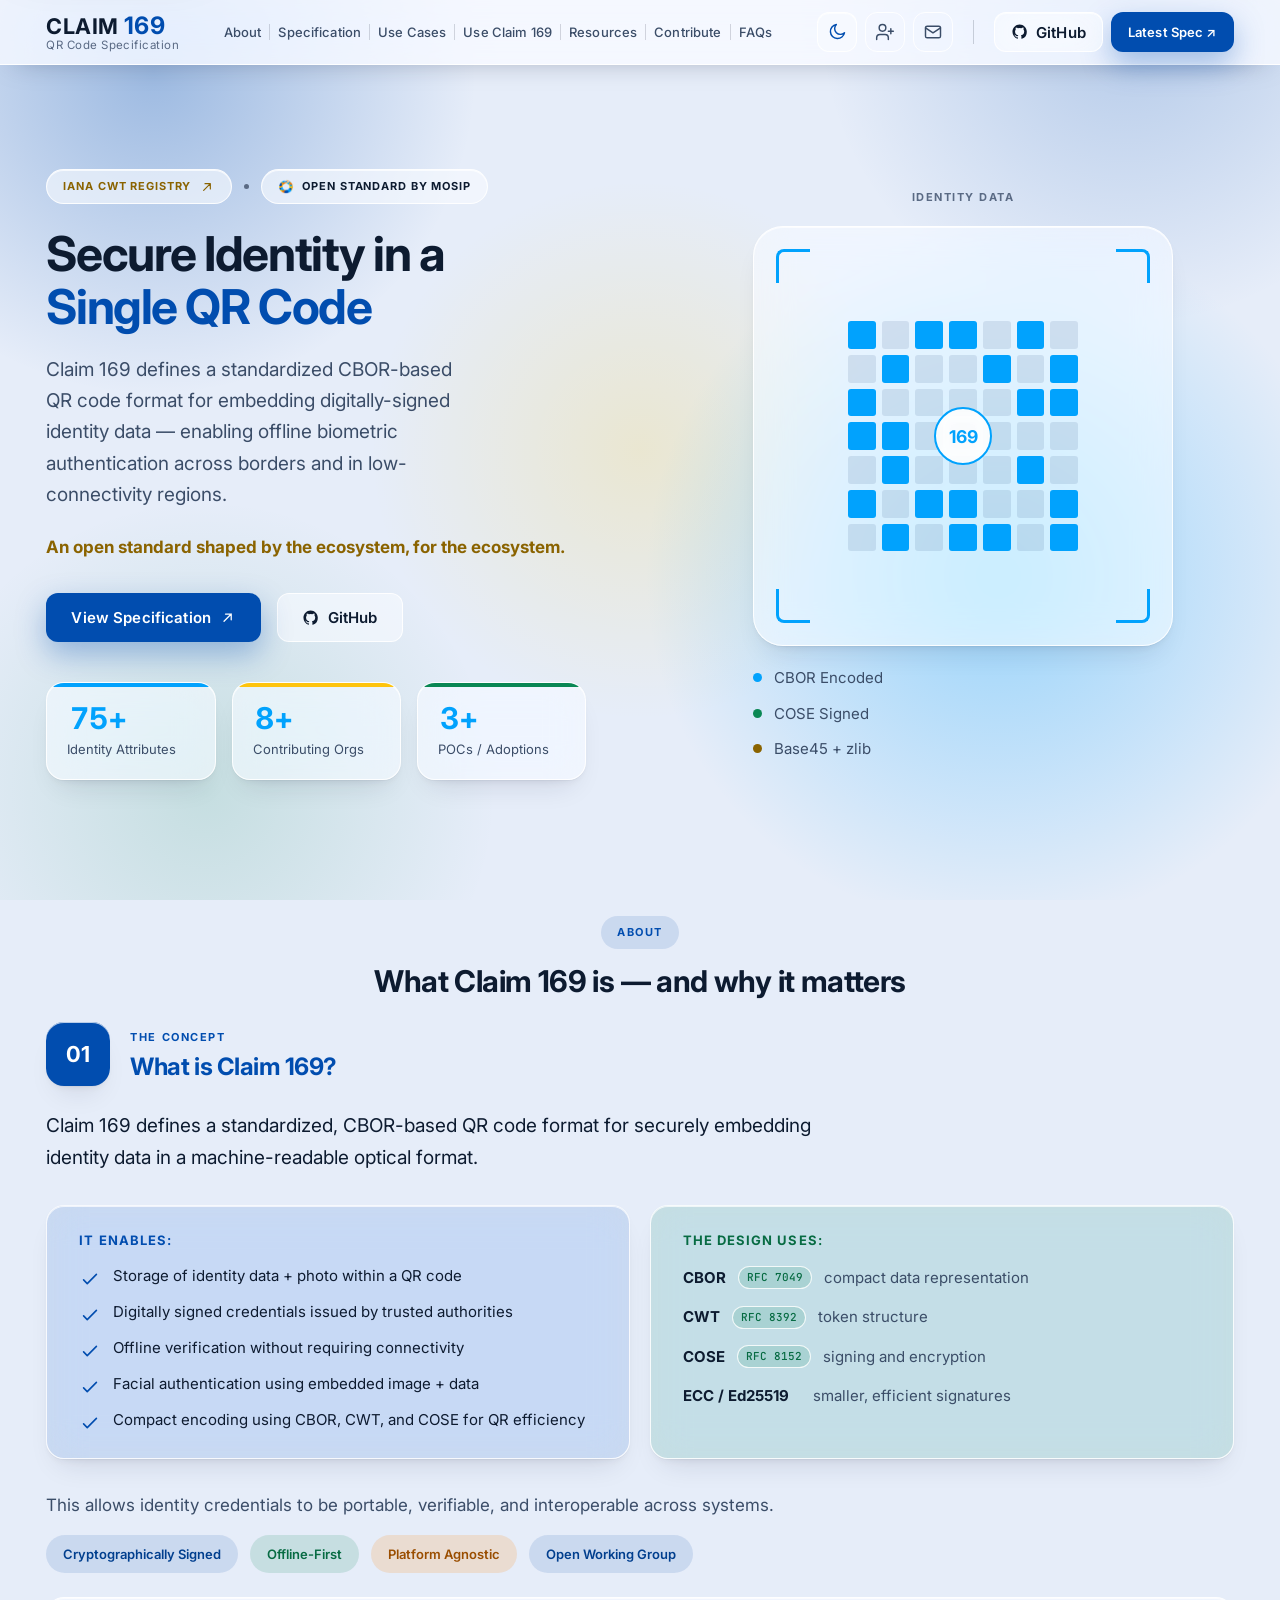
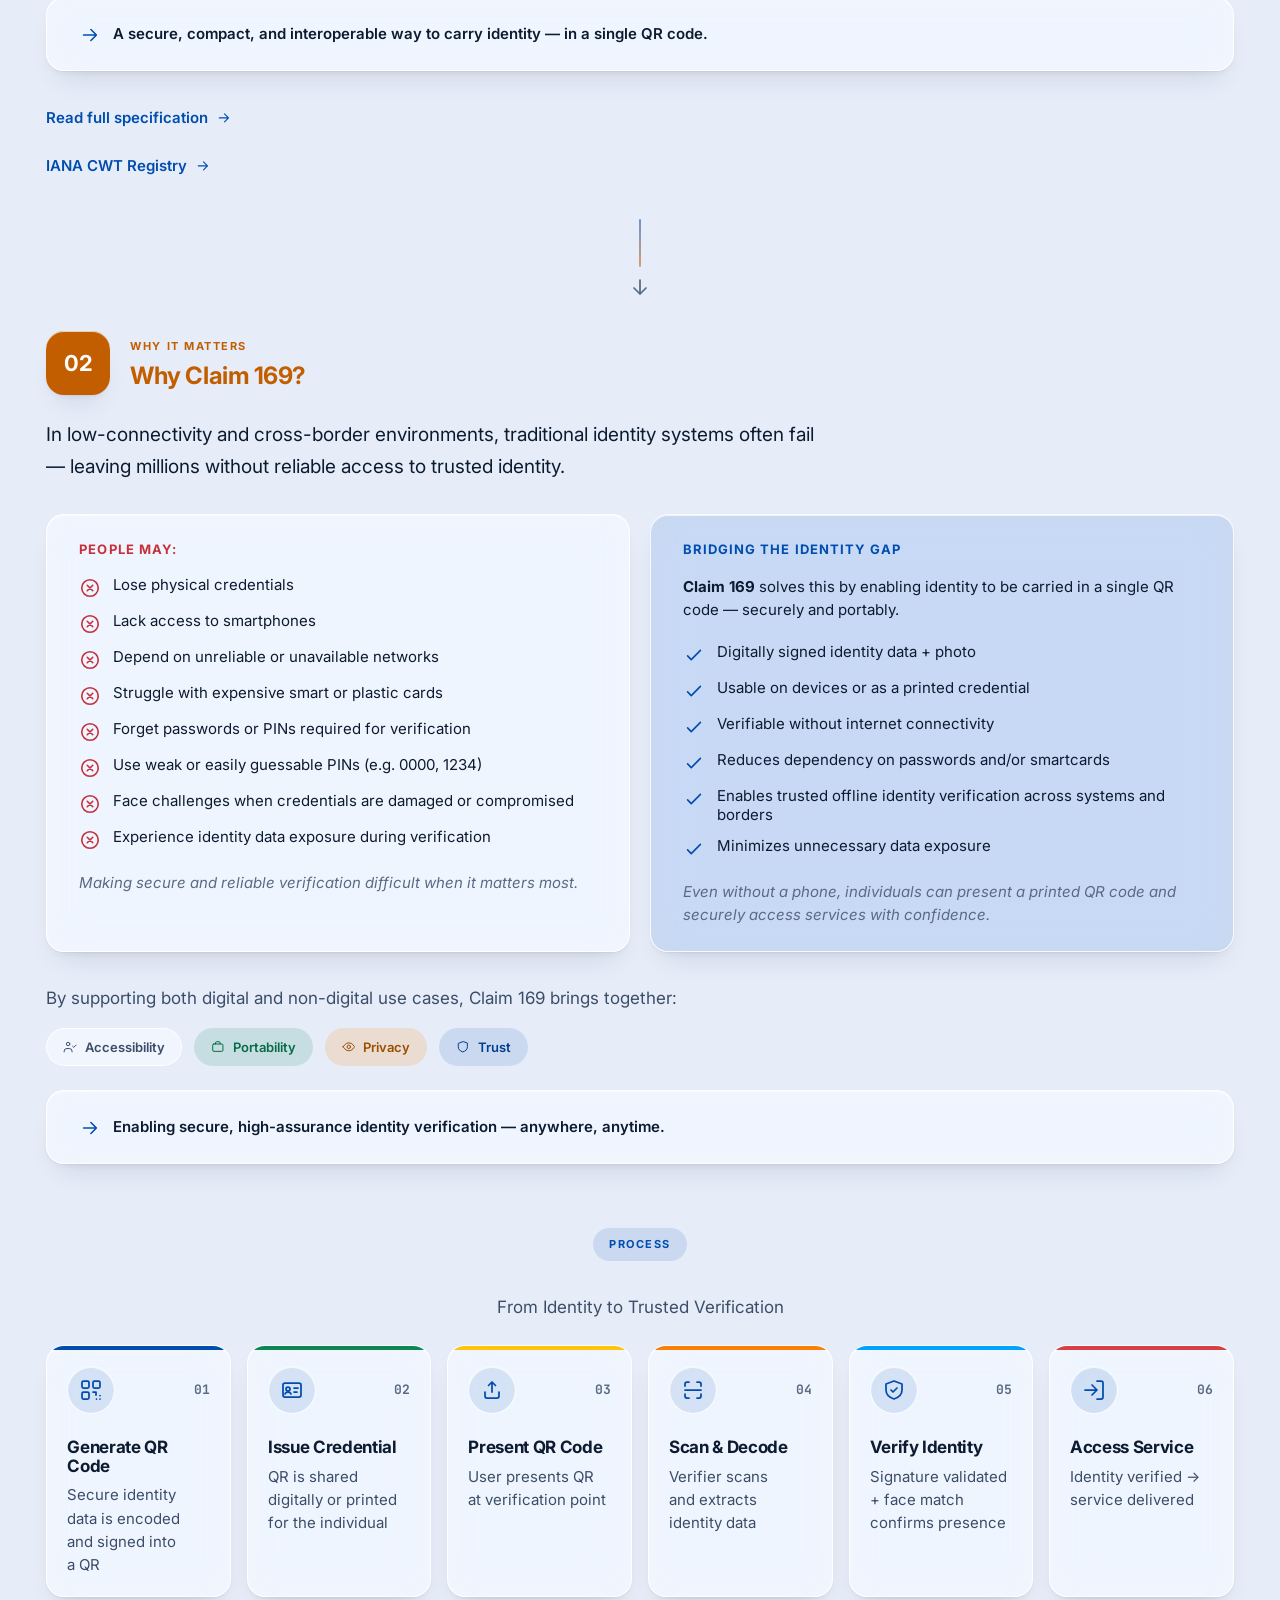
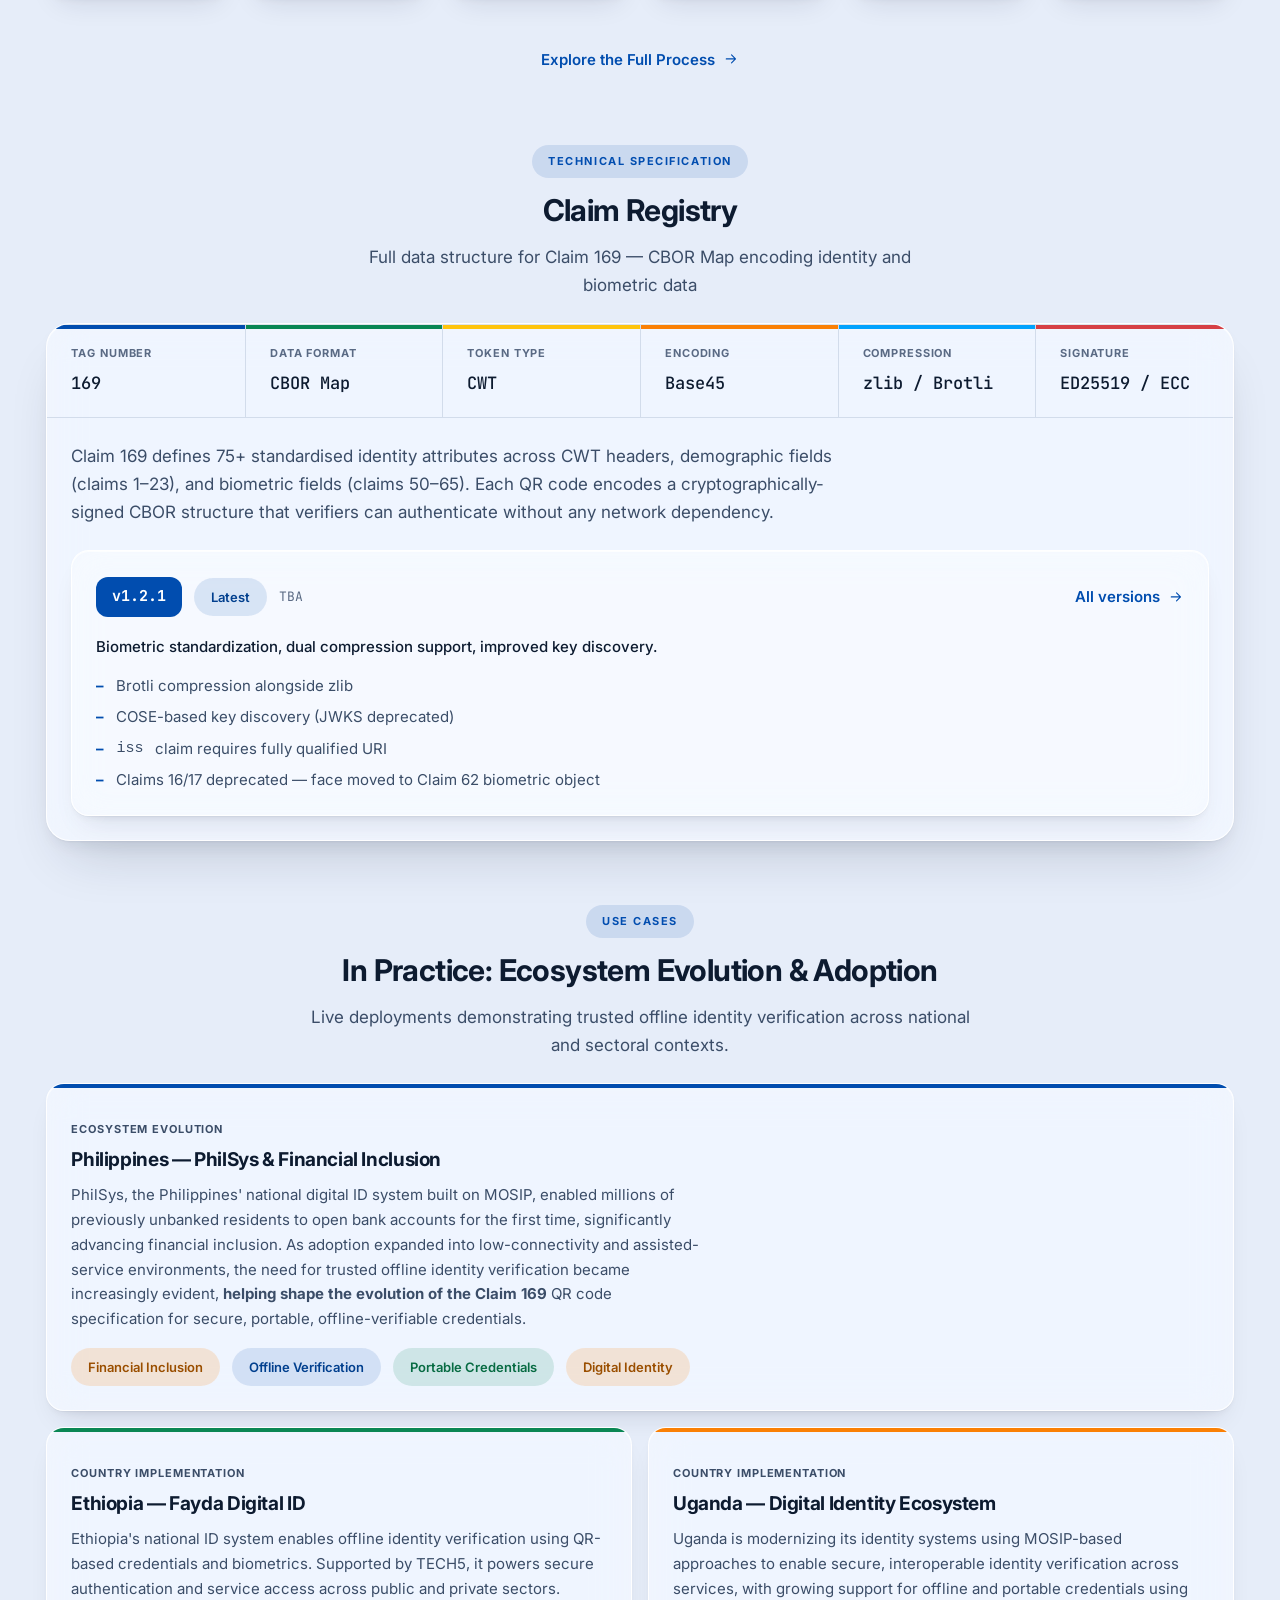
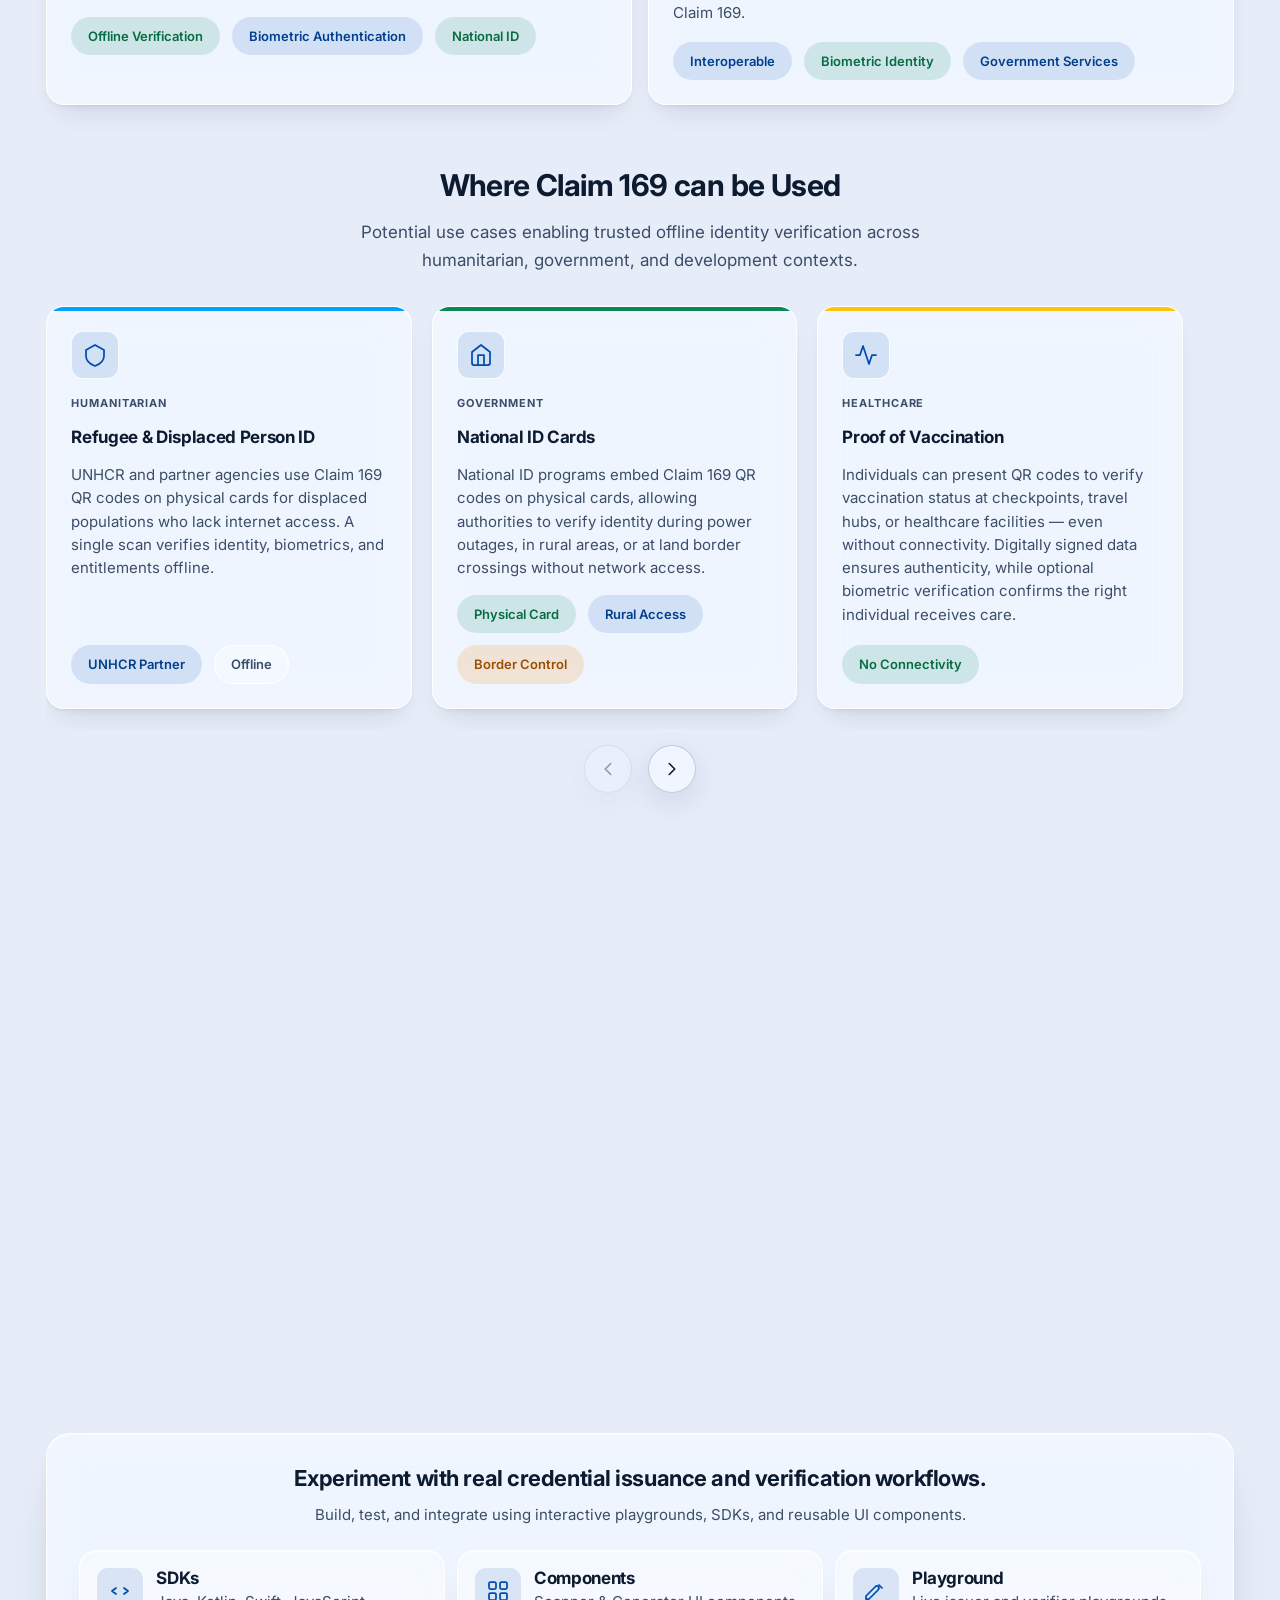
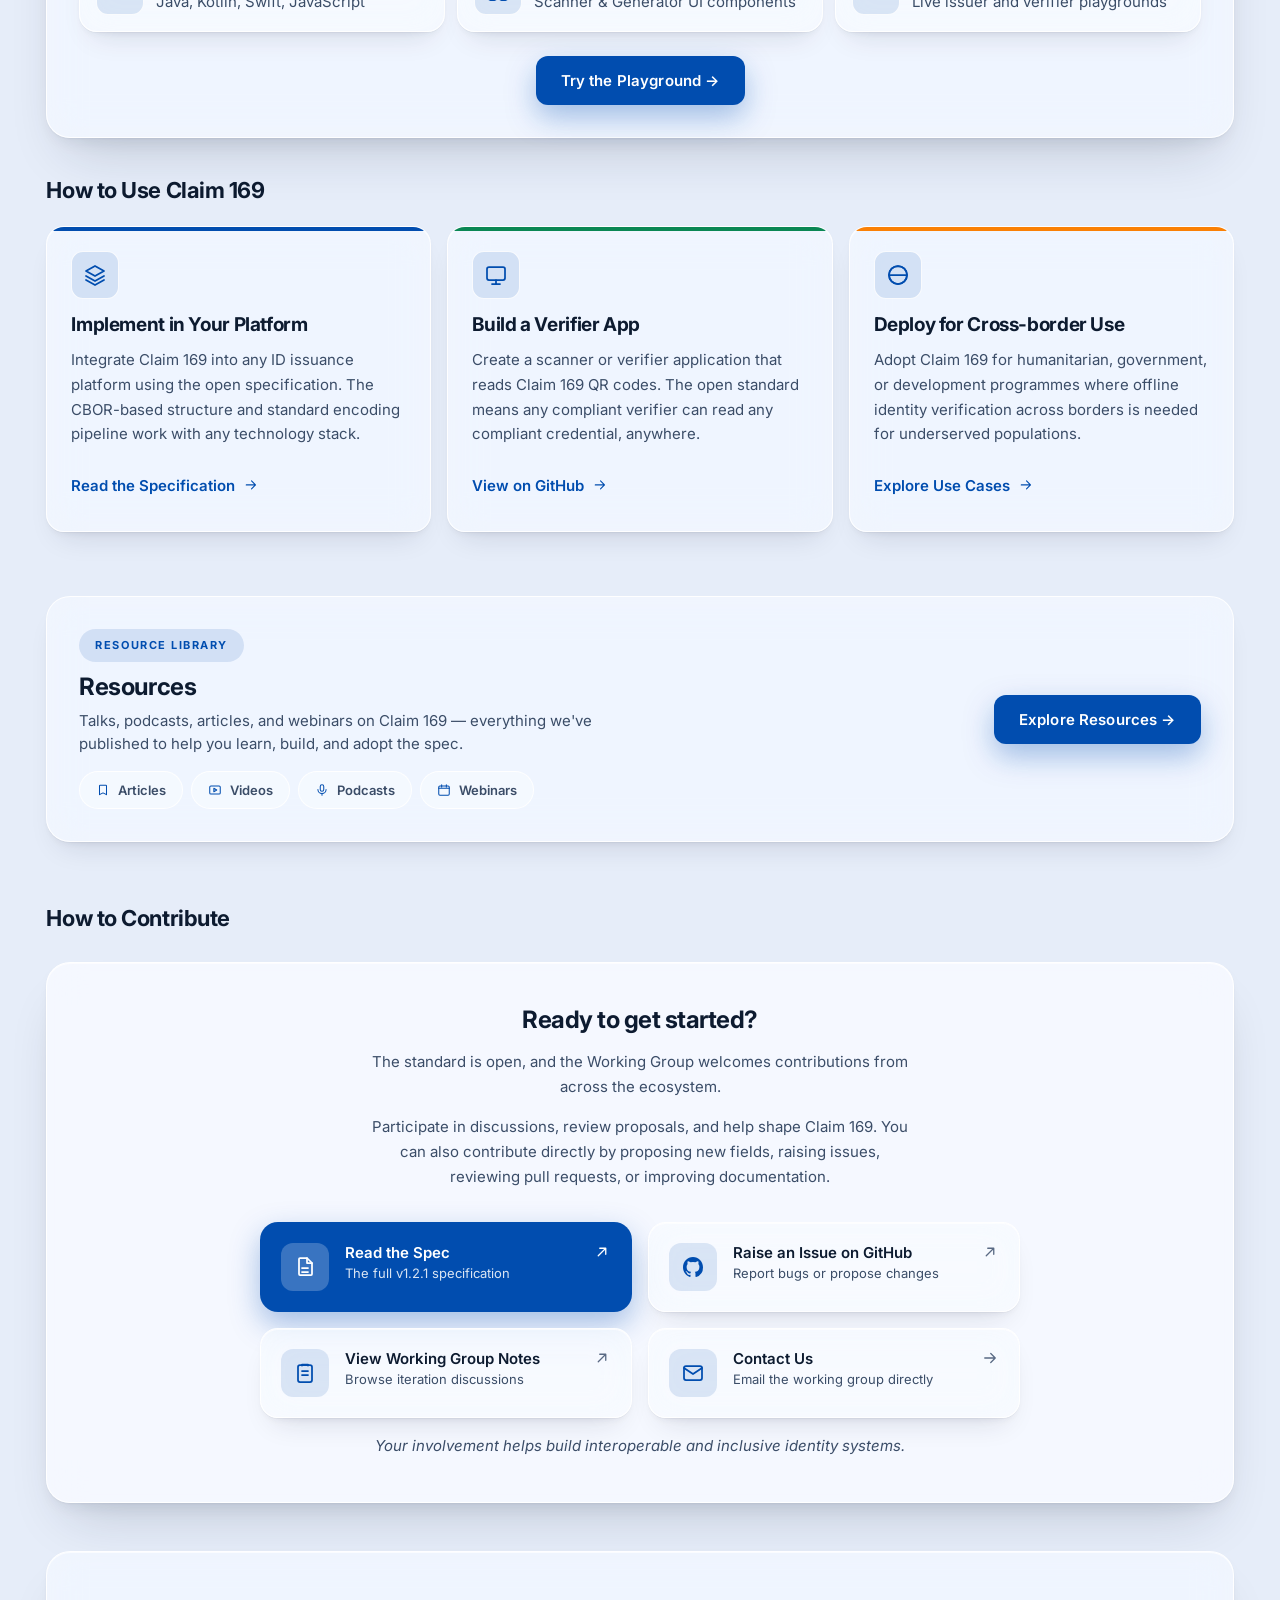
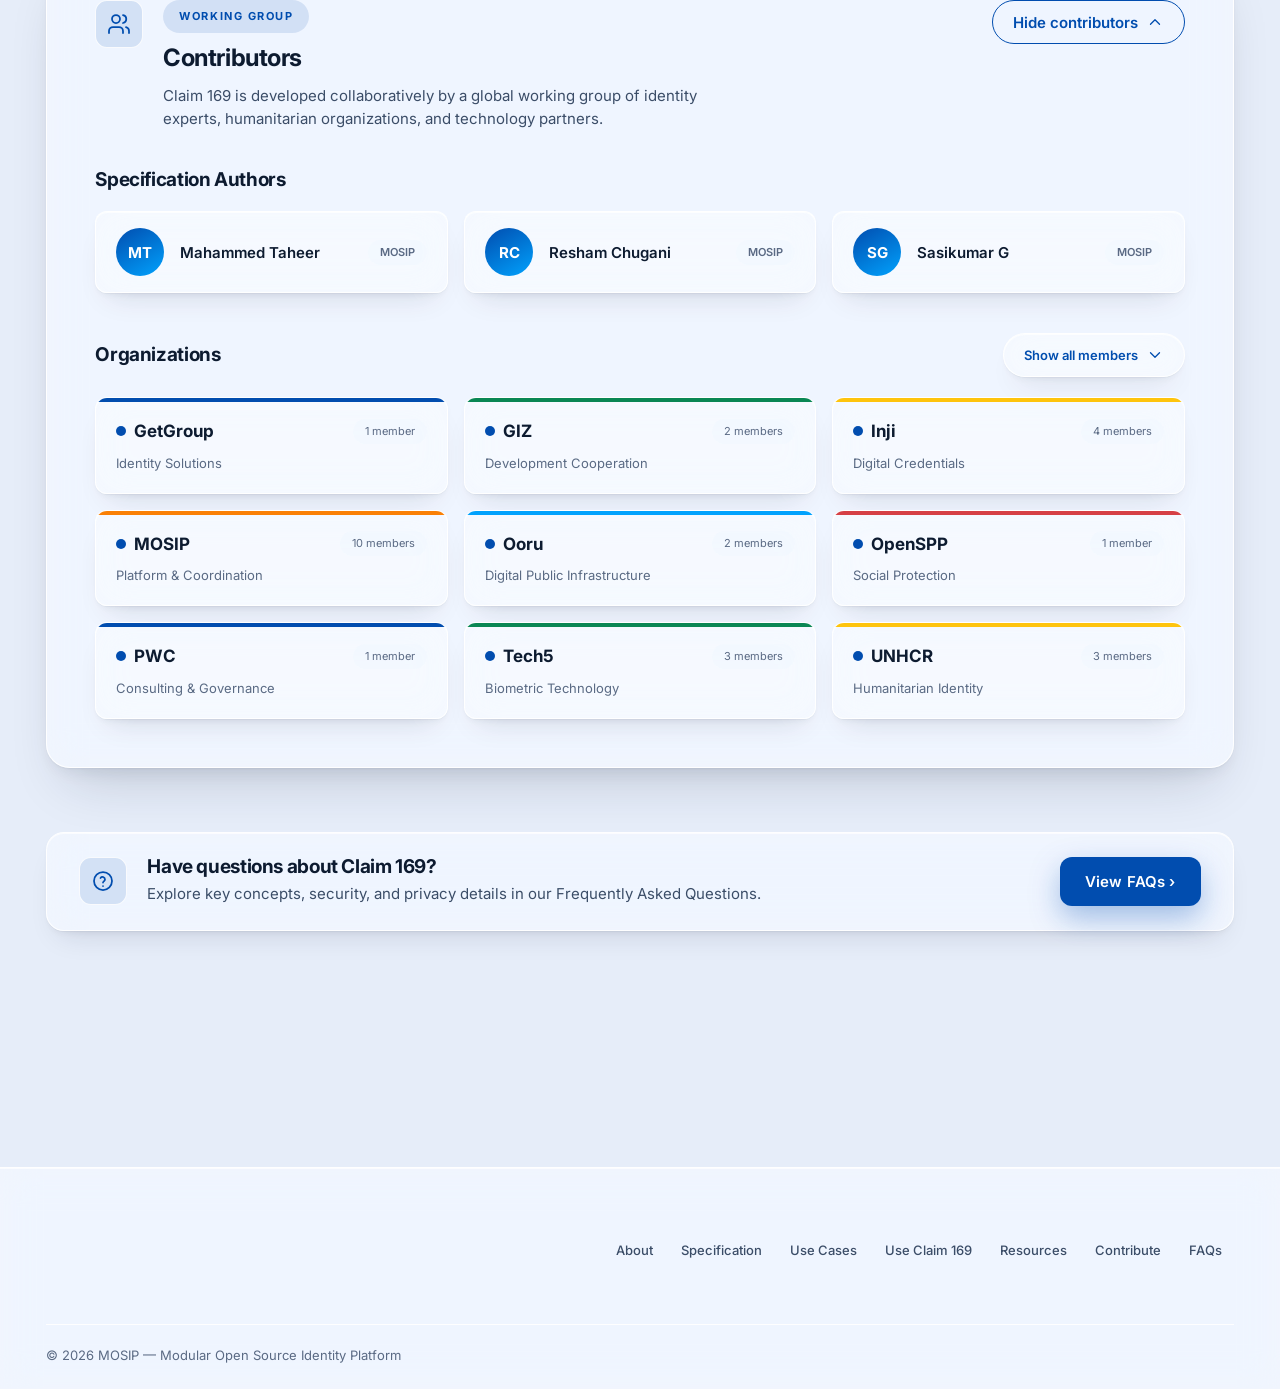
==== commit 8ab9f04e: "[MOSIP-45104] ID-Claim-169 UI changes. Signed-off-by: GurukiranP <talk2gurukiran@gmail.com>" ====
--- a/id-claim-169-ui/index.html
+++ b/id-claim-169-ui/index.html
@@ -98,7 +98,7 @@
         <a class="btn btn--latest label-hide" href="https://docs.mosip.io/1.2.0/readme/standards-and-specifications/mosip-standards/169-qr-code-specification" target="_blank" rel="noopener noreferrer">Latest Spec ↗</a>
 
         </div><button class="nav-toggle" id="nav-toggle" aria-expanded="false" aria-controls="primary-nav" aria-label="Open menu">
-          <svg viewBox="0 0 24 24" stroke-width="2" aria-hidden="true"><path d="M3 6h18M3 12h18M3 18h18"/></svg>
+          <svg class="burger" viewBox="0 0 24 24" stroke-width="2" aria-hidden="true"><line class="burger__top" x1="3" y1="6" x2="21" y2="6"/><line class="burger__mid" x1="3" y1="12" x2="21" y2="12"/><line class="burger__bot" x1="3" y1="18" x2="21" y2="18"/></svg>
         </button>
       </div>
     </div>
@@ -144,21 +144,22 @@
             </div>
 
             <dl class="hero__stats">
-              <div class="stat-card"><dd class="stat-card__num">75+</dd><dt class="stat-card__label">Identity Attributes</dt></div>
-              <div class="stat-card"><dd class="stat-card__num">8+</dd><dt class="stat-card__label">Contributing Orgs</dt></div>
-              <div class="stat-card"><dd class="stat-card__num">3+</dd><dt class="stat-card__label">POCs / Adoptions</dt></div>
+              <div class="stat-card"><dd class="stat-card__num"><span class="stat-num" data-to="75">75</span><span class="stat-plus">+</span></dd><dt class="stat-card__label">Identity Attributes</dt></div>
+              <div class="stat-card"><dd class="stat-card__num"><span class="stat-num" data-to="8">8</span><span class="stat-plus">+</span></dd><dt class="stat-card__label">Contributing Orgs</dt></div>
+              <div class="stat-card"><dd class="stat-card__num"><span class="stat-num" data-to="3">3</span><span class="stat-plus">+</span></dd><dt class="stat-card__label">POCs / Adoptions</dt></div>
             </dl>
           </div>
 
           <div class="hero__visual">
             <p class="hero__visual-label">Identity Data</p>
-            <div class="qr-panel" role="img" aria-label="Illustration of a Claim 169 QR code with a 169 badge at its center">
+            <div class="qr-panel" id="qr-panel" role="img" aria-label="Illustration of a Claim 169 QR code with a 169 badge at its center">
               <span class="qr-corner qr-corner--tl" aria-hidden="true"></span>
               <span class="qr-corner qr-corner--tr" aria-hidden="true"></span>
               <span class="qr-corner qr-corner--bl" aria-hidden="true"></span>
               <span class="qr-corner qr-corner--br" aria-hidden="true"></span>
               <div class="qr-matrix" id="qr-matrix" aria-hidden="true"></div>
-              <span class="qr-badge" aria-hidden="true">169</span>
+              <span class="qr-scan" aria-hidden="true"></span>
+              <span class="qr-badge" aria-hidden="true"><span class="qr-badge__ring"></span>169</span>
             </div>
             <ul class="qr-legend">
               <li><span class="ldot" style="background:var(--accent-bright)" aria-hidden="true"></span> CBOR Encoded</li>
@@ -328,7 +329,7 @@
           <li class="process-step"><div class="process-step__head"><span class="process-step__badge"><svg viewBox="0 0 24 24" stroke-width="1.8" aria-hidden="true"><path d="M12 14V4M8.5 7.5 12 4l3.5 3.5"/><path d="M5 14v4a2 2 0 0 0 2 2h10a2 2 0 0 0 2-2v-4"/></svg></span><span class="process-step__num">03</span></div><h3>Present QR Code</h3><p>User presents QR at verification point</p></li>
           <li class="process-step"><div class="process-step__head"><span class="process-step__badge"><svg viewBox="0 0 24 24" stroke-width="1.8" aria-hidden="true"><path d="M4 8V6a2 2 0 0 1 2-2h2M16 4h2a2 2 0 0 1 2 2v2M20 16v2a2 2 0 0 1-2 2h-2M8 20H6a2 2 0 0 1-2-2v-2"/><path d="M4 12h16"/></svg></span><span class="process-step__num">04</span></div><h3>Scan &amp; Decode</h3><p>Verifier scans and extracts identity data</p></li>
           <li class="process-step"><div class="process-step__head"><span class="process-step__badge"><svg viewBox="0 0 24 24" stroke-width="1.8" aria-hidden="true"><path d="M12 3 4 6v6c0 5 3.5 7.5 8 9 4.5-1.5 8-4 8-9V6Z"/><path d="m9 12 2 2 4-4"/></svg></span><span class="process-step__num">05</span></div><h3>Verify Identity</h3><p>Signature validated + face match confirms presence</p></li>
-          <li class="process-step"><div class="process-step__head"><span class="process-step__badge"><svg viewBox="0 0 24 24" stroke-width="1.8" aria-hidden="true"><path d="M15 3h4a2 2 0 0 1 2 2v14a2 2 0 0 1-2 2h-4"/><path d="m10 17 5-5-5-5M15 12H3"/></svg></span><span class="process-step__num">06</span></div><h3>Access Service</h3><p>Identity verified → service delivered</p></li>
+          <li class="process-step"><div class="process-step__head"><span class="process-step__badge" style="color: rgb(1, 77, 175); background-color: rgba(1, 77, 175, 0.14)"><svg viewBox="0 0 24 24" stroke-width="1.8" aria-hidden="true"><path d="M15 3h4a2 2 0 0 1 2 2v14a2 2 0 0 1-2 2h-4" style="stroke: rgb(1, 77, 175)"/><path d="m10 17 5-5-5-5M15 12H3" style="stroke: rgb(1, 77, 175)"/></svg></span><span class="process-step__num">06</span></div><h3>Access Service</h3><p>Identity verified → service delivered</p></li>
         </ol>
 
         <div class="process-foot">
@@ -445,7 +446,7 @@
           <p>Potential use cases enabling trusted offline identity verification across humanitarian, government, and development contexts.</p>
         </div>
 
-        <div class="carousel">
+        <div class="carousel carousel--stacked">
           <button class="carousel__btn carousel__btn--prev" id="where-prev" aria-label="Previous use cases">
             <svg viewBox="0 0 24 24" stroke-width="2" aria-hidden="true"><path d="m15 18-6-6 6-6"/></svg>
           </button>
--- a/id-claim-169-ui/tokens.css
+++ b/id-claim-169-ui/tokens.css
@@ -248,9 +248,16 @@
   --icon-tile:48px;
   --icon-tile-radius:var(--radius-md);
 
-  /* ---- MOTION ------------------------------------------------------- */
+  /* ---- MOTION — one cohesive language (Apple-style) ----------------- */
+  /* --ease-out : smooth decelerate — entrances, reveals, large moments.
+     --ease-snap: snappy settle — micro-interactions (hover/press/toggles).
+     --ease     : back-compat alias (= snap, the prior default).          */
+  --ease-out: cubic-bezier(0.16, 1, 0.3, 1);
+  --ease-snap: cubic-bezier(0.22, 1, 0.36, 1);
   --ease: cubic-bezier(0.22, 1, 0.36, 1);
-  --dur-fast:120ms; --dur:220ms; --dur-slow:420ms;
+  /* Springy press: a quick overshoot-and-settle for the tactile CTA press */
+  --ease-press: cubic-bezier(0.34, 1.56, 0.64, 1);
+  --dur-fast:120ms; --dur:220ms; --dur-slow:420ms; --dur-reveal:600ms;
 
   /* ---- FOCUS RING --------------------------------------------------- */
   --focus-ring: 0 0 0 3px var(--accent-soft-2), 0 0 0 5px var(--accent);
@@ -259,5 +266,5 @@
 }
 
 @media (prefers-reduced-motion: reduce) {
-  :root { --dur-fast:1ms; --dur:1ms; --dur-slow:1ms; }
-}
+  :root { --dur-fast:1ms; --dur:1ms; --dur-slow:1ms; --dur-reveal:1ms; }
+}
--- a/id-claim-169-ui/styles.css
+++ b/id-claim-169-ui/styles.css
@@ -131,7 +131,6 @@
               color var(--dur) var(--ease);
 }
 .btn svg { width: 1.15em; height: 1.15em; stroke: currentColor; }
-.btn:active { transform: translateY(1px); }
 
 .btn--primary { background: var(--accent); color: var(--accent-contrast); box-shadow: var(--shadow-accent); }
 .btn--primary:hover { background: var(--accent-strong); }
@@ -211,7 +210,8 @@
   transition: color var(--dur) var(--ease);
 }
 .primary-nav a:hover { color: var(--text); }
-.primary-nav a[aria-current="page"] { color: var(--accent-on-light); font-weight: var(--weight-semibold); }
+.primary-nav a[aria-current="page"],
+.primary-nav a.is-active { color: var(--accent-on-light); font-weight: var(--weight-semibold); }
 
 /* Zone 3 + 4 — utility actions. Two tight sub-groups (icons | CTA) split by
    a divider; the inter-group gap is clearly larger than the in-group gap. */
@@ -308,8 +308,24 @@
   padding: var(--space-5); border-radius: var(--radius-lg);
   background: var(--dark-surface); border: 1px solid var(--dark-border);
 }
-.stat-card__num { font-family: var(--font-display); font-size: var(--text-2xl); font-weight: var(--weight-bold); }
-.stat-card__label { font-size: var(--text-sm); color: var(--on-dark-muted); margin-top: 2px; }
+.stat-card__num {
+  font-family: var(--font-display); font-size: var(--text-4xl); font-weight: var(--weight-extra);
+  color: var(--accent-bright); letter-spacing: -0.02em; line-height: 1.05;
+  display: inline-flex; align-items: baseline;
+  font-variant-numeric: tabular-nums; font-feature-settings: "tnum" 1;
+}
+.stat-num { display: inline-block; text-align: right; }
+.stat-plus { margin-left: 1px; }
+.stat-num.is-pop { animation: stat-pop 440ms var(--ease) both; transform-origin: left center; }
+@keyframes stat-pop { 0% { transform: scale(1); } 42% { transform: scale(1.13); } 100% { transform: scale(1); } }
+.stat-card__label { font-size: var(--text-sm); color: var(--on-dark-muted); margin-top: 4px; }
+/* Label entrance — only armed when JS adds the marker (no-JS/print show normally) */
+.hero__stats--anim .stat-card__label { opacity: 0; transform: translateY(6px); transition: opacity .5s var(--ease), transform .5s var(--ease); }
+.hero__stats--anim .stat-card__label.is-in { opacity: 1; transform: none; }
+@media (prefers-reduced-motion: reduce) {
+  .stat-num.is-pop { animation: none; }
+  .hero__stats--anim .stat-card__label { opacity: 1; transform: none; transition: none; }
+}
 
 /* Hero QR panel */
 .hero__visual { display: flex; flex-direction: column; gap: var(--space-5); }
@@ -347,6 +363,97 @@
 .qr-legend { display: flex; flex-direction: column; gap: var(--space-3); max-width: 420px; margin-inline: auto; width: 100%; }
 .qr-legend li { display: flex; align-items: center; gap: var(--space-3); color: var(--on-dark-muted); font-size: var(--text-base); }
 .qr-legend .ldot { width: 9px; height: 9px; border-radius: 50%; flex-shrink: 0; }
+
+/* ---- QR SCANNER ANIMATION ------------------------------------------------
+   "Scan & confirm" load sequence → quiet ambient loop. State is driven by
+   classes on #qr-panel (.is-scanning / .is-done) added by main.js. All motion
+   is transform/opacity only and clipped to the panel's rounded bounds.       */
+.qr-panel { overflow: hidden; }
+/* Corner brackets: hidden until lock-on */
+.qr-corner { opacity: 0; transition: opacity .35s var(--ease); }
+.qr-scan {
+  position: absolute; left: 0; right: 0; top: 0; height: 26%;
+  pointer-events: none; opacity: 0; z-index: 4;
+  background: linear-gradient(to bottom, transparent, color-mix(in srgb, var(--accent-bright) 28%, transparent) 70%, color-mix(in srgb, var(--accent-bright) 75%, transparent));
+  border-bottom: 2px solid var(--accent-bright);
+  box-shadow: 0 0 22px 4px color-mix(in srgb, var(--accent-bright) 45%, transparent);
+}
+.qr-matrix span { transition: none; }
+.qr-badge__ring {
+  position: absolute; inset: -2px; border-radius: 50%;
+  border: 2px solid var(--accent-bright); opacity: 0; pointer-events: none;
+}
+
+/* ---- Load: lock-on corners (quick focus nudge + glow) ---- */
+.qr-panel.is-scanning .qr-corner { opacity: 1; animation: qr-lock .55s var(--ease) both; }
+.qr-panel.is-scanning .qr-corner--tl { animation-delay: 0s; }
+.qr-panel.is-scanning .qr-corner--tr { animation-delay: .05s; }
+.qr-panel.is-scanning .qr-corner--bl { animation-delay: .1s; }
+.qr-panel.is-scanning .qr-corner--br { animation-delay: .15s; }
+@keyframes qr-lock {
+  0% { opacity: 0; }
+  40% { opacity: 1; filter: drop-shadow(0 0 0 transparent); }
+  60% { transform: translate(var(--lx,0), var(--ly,0)); filter: drop-shadow(0 0 6px var(--accent-bright)); }
+  100% { transform: translate(0,0); filter: drop-shadow(0 0 0 transparent); }
+}
+.qr-corner--tl { --lx: 6px; --ly: 6px; }
+.qr-corner--tr { --lx: -6px; --ly: 6px; }
+.qr-corner--bl { --lx: 6px; --ly: -6px; }
+.qr-corner--br { --lx: -6px; --ly: -6px; }
+
+/* ---- Load: scan sweep top→bottom (masked by panel overflow) ---- */
+.qr-panel.is-scanning .qr-scan { animation: qr-sweep 1.15s .5s var(--ease) both; }
+@keyframes qr-sweep {
+  0% { opacity: 0; transform: translateY(-110%); }
+  12% { opacity: 1; }
+  88% { opacity: 1; }
+  100% { opacity: 0; transform: translateY(440%); }
+}
+
+/* ---- Load: accent cells ripple in behind the beam ---- */
+.qr-panel.is-scanning .qr-matrix span.on { animation: qr-cell .42s var(--ease) both; }
+@keyframes qr-cell {
+  0% { opacity: .25; transform: scale(.7); filter: brightness(.8); }
+  55% { opacity: 1; transform: scale(1.18); filter: brightness(1.5); }
+  100% { opacity: 1; transform: scale(1); filter: brightness(1); }
+}
+
+/* ---- Load: 169 badge confirm punch + ring pulse ---- */
+.qr-panel.is-scanning .qr-badge { animation: qr-confirm .5s 1.55s var(--ease) both; }
+@keyframes qr-confirm { 0%,40% { transform: scale(1); } 62% { transform: scale(1.14); } 100% { transform: scale(1); } }
+.qr-panel.is-scanning .qr-badge__ring { animation: qr-ring .7s 1.6s var(--ease) both; }
+@keyframes qr-ring {
+  0% { opacity: .8; transform: scale(1); }
+  100% { opacity: 0; transform: scale(2.1); }
+}
+
+/* ---- Ambient loop (after sequence) ---- */
+.qr-panel.is-done .qr-corner { opacity: 1; }
+.qr-panel.is-done .qr-scan { animation: qr-ambient-sweep 7s 1s ease-in-out infinite; }
+@keyframes qr-ambient-sweep {
+  0% { opacity: 0; transform: translateY(-110%); }
+  4% { opacity: .8; }
+  18% { opacity: .8; }
+  24%, 100% { opacity: 0; transform: translateY(440%); }
+}
+.qr-panel.is-done .qr-badge { animation: qr-breathe 4.5s ease-in-out infinite; }
+@keyframes qr-breathe { 0%,100% { transform: scale(1); } 50% { transform: scale(1.05); } }
+
+/* Re-trigger on hover/tap (class toggled by JS so it can restart cleanly) */
+.qr-panel.is-replay .qr-scan { animation: qr-sweep 1.1s var(--ease) both; }
+.qr-panel.is-replay .qr-badge { animation: qr-confirm .5s .9s var(--ease) both; }
+.qr-panel.is-replay .qr-badge__ring { animation: qr-ring .7s .95s var(--ease) both; }
+
+@media (prefers-reduced-motion: reduce) {
+  .qr-corner { opacity: 1; }
+  .qr-scan { display: none; }
+  .qr-panel.is-scanning .qr-corner,
+  .qr-panel.is-scanning .qr-matrix span.on,
+  .qr-panel.is-scanning .qr-badge,
+  .qr-panel.is-scanning .qr-badge__ring,
+  .qr-panel.is-done .qr-scan,
+  .qr-panel.is-done .qr-badge { animation: none; }
+}
 
 /* ================================================================ ABOUT === */
 .about-head { margin-bottom: var(--section-head-gap); }
@@ -646,6 +753,7 @@
   border-color: color-mix(in srgb, var(--glass-border) 55%, var(--accent) 45%);
 }
 .cta-card:focus-visible { box-shadow: var(--focus-ring); }
+.cta-card:active { transform: scale(0.98); transition-timing-function: var(--ease-press); transition-duration: var(--dur-fast); }
 .cta-card__icon {
   flex-shrink: 0; width: var(--icon-tile); height: var(--icon-tile); border-radius: var(--icon-tile-radius);
   display: grid; place-items: center;
@@ -903,6 +1011,12 @@
   .primary-nav[data-open="true"] { transform: translateY(0); opacity: 1; pointer-events: auto; }
   .primary-nav ul { flex-direction: column; align-items: stretch; padding: var(--space-4) var(--gutter) var(--space-3); gap: var(--space-1); }
   .primary-nav a { width: 100%; padding-block: var(--space-3); font-size: var(--text-lg); border-radius: var(--radius-md); }
+  /* Active row in the drawer — tinted pill + a clear left accent bar */
+  .primary-nav a[aria-current="page"],
+  .primary-nav a.is-active {
+    background: color-mix(in srgb, var(--accent) 15%, transparent);
+    box-shadow: inset 3px 0 0 var(--accent);
+  }
 
   /* Utility actions move into the drawer as full-width rows */
   .header-actions { gap: var(--space-2); margin-left: auto; }
@@ -1018,6 +1132,11 @@
   box-shadow: 0 8px 30px -18px rgba(20,30,55,0.5);
 }
 .primary-nav a:hover { background: var(--surface-alt); }
+/* Active/current nav item — tinted accent pill (beats hover via source order) */
+.primary-nav a[aria-current="page"],
+.primary-nav a.is-active { background: color-mix(in srgb, var(--accent) 12%, transparent); }
+.primary-nav a[aria-current="page"]:hover,
+.primary-nav a.is-active:hover { background: color-mix(in srgb, var(--accent) 17%, transparent); }
 .icon-btn:hover { background: var(--surface-alt); }
 
 /* ------------------------------------------------------- THEME TOGGLE --- */
@@ -1034,7 +1153,8 @@
               color var(--dur) var(--ease);
 }
 .theme-toggle:hover { background: var(--surface-strong); transform: translateY(-1px); }
-.theme-toggle:active { transform: translateY(0); }
+.theme-toggle:hover svg { transform: rotate(-18deg) scale(1.08); }
+.theme-toggle:active { transform: translateY(0) scale(0.95); transition-timing-function: var(--ease-press); }
 .theme-toggle svg { width: var(--icon-md); height: var(--icon-md); stroke: currentColor; transition: transform var(--dur-slow) var(--ease), opacity var(--dur) var(--ease); }
 .theme-toggle .i-sun  { display: none; color: var(--gold); }
 .theme-toggle .i-moon { display: block; color: var(--accent-on-light); }
@@ -1170,6 +1290,14 @@
   box-shadow: var(--card-shadow-hover), inset 0 1px 0 var(--glass-highlight);
   border-color: color-mix(in srgb, var(--glass-border) 70%, var(--accent) 30%);
 }
+/* QA: standardize ALL content-card RESTING shadows onto the one multi-layer
+   elevation system (was a mix of flat --shadow-sm / --shadow-xs), so resting →
+   hover stays within a single soft, tinted shadow language. */
+.edge-card, .process-step, .usecase-card, .use-card, .howto-card,
+.faq-band, .author-card, .org-card {
+  box-shadow: var(--card-shadow), inset 0 1px 0 var(--glass-highlight);
+}
+.use-card--more { box-shadow: none; }
 /* Smaller list-style cards lift a touch less so the motion feels calibrated. */
 .author-card:hover {
   transform: translateY(-2px);
@@ -1185,11 +1313,13 @@
 
 /* ---------------------------------------------------- ENTRANCE REVEAL --- */
 @media (prefers-reduced-motion: no-preference) {
-  .reveal { opacity: 0; transform: translateY(22px); will-change: opacity, transform; }
+  .reveal { opacity: 0; transform: translateY(24px); will-change: opacity, transform; }
   .reveal.is-in {
     opacity: 1; transform: none;
-    transition: opacity 0.6s var(--ease), transform 0.6s var(--ease);
+    transition: opacity var(--dur-reveal) var(--ease-out), transform var(--dur-reveal) var(--ease-out);
   }
+  /* Drop the GPU hint once settled so we don't hold layers indefinitely */
+  .reveal.is-in { will-change: auto; }
 }
 
 /* ------------------------------------------------ THEME TRANSITION ------ */
@@ -1396,8 +1526,13 @@
 .signing-callout__title { font-size: var(--text-xl); font-weight: var(--weight-bold); }
 .signing-callout__attr { margin-top: var(--space-3); color: var(--text-subtle); font-style: italic; font-size: var(--text-sm); }
 
-/* Security carousel reuses .carousel/.use-card; just space it */
+/* Stacked-nav carousel: arrows sit BELOW the cards (centered row) so cards keep
+   their full width and arrows never overlap any card at any width. Swipe/scroll
+   stays on the track. Used by the security carousel + the home "Where" carousel. */
 .sec-carousel { margin-top: var(--space-8); }
+.sec-carousel, .carousel--stacked { display: flex; flex-wrap: wrap; justify-content: center; align-items: center; gap: var(--space-4); }
+.sec-carousel .carousel__viewport, .carousel--stacked .carousel__viewport { order: -1; flex-basis: 100%; width: 100%; }
+.sec-carousel .carousel__btn, .carousel--stacked .carousel__btn { position: static; top: auto; left: auto; right: auto; transform: none; }
 
 /* Two info cards */
 .info-grid { display: grid; grid-template-columns: 1fr; gap: var(--space-6); margin-top: var(--space-10); align-items: stretch; }
@@ -1504,6 +1639,18 @@
   flex-direction: row; align-items: center; gap: var(--space-4);
   padding: var(--space-5);
 }
+/* Inline "coming soon" placeholder tile (e.g. playgrounds) — dashed + centered,
+   reads as upcoming and sits as a full sibling card in the grid. */
+.dev-card--comingsoon {
+  align-items: center; justify-content: center; text-align: center;
+  gap: var(--space-3); border-style: dashed;
+  background: color-mix(in srgb, var(--text) 3%, transparent);
+}
+.dev-card--comingsoon::before { display: none; }
+.dev-card--comingsoon .dev-card__icon { background: color-mix(in srgb, var(--text) 7%, transparent); color: var(--text-muted); }
+.dev-card--comingsoon h3 { font-size: var(--text-lg); }
+.dev-card--comingsoon .dev-card__desc { margin: 0; color: var(--text-subtle); }
+.dev-card--comingsoon:hover { transform: none; box-shadow: var(--card-shadow); border-color: var(--glass-border); }
 .dev-card--soon .dev-card__name { flex: 1; min-width: 0; display: flex; flex-direction: column; gap: var(--space-2); align-items: flex-start; }
 .dev-card--soon h3 { font-size: var(--text-md); }
 .dev-card--soon .dev-badge--soon { margin-top: var(--space-1); }
@@ -1807,13 +1954,34 @@
    ========================================================================== */
 
 /* ---- Buttons: unified lift + shadow deepen + icon nudge ---------------- */
-.btn:hover { transform: translateY(-2px); box-shadow: var(--shadow-lg); }
+.btn { transition: transform var(--dur) var(--ease-snap), background var(--dur) var(--ease-snap),
+       border-color var(--dur) var(--ease-snap), box-shadow var(--dur) var(--ease-snap), color var(--dur) var(--ease-snap); }
+.btn:hover { transform: translateY(-2px) scale(1.02); box-shadow: var(--shadow-lg); }
 .btn--primary:hover { box-shadow: var(--shadow-accent), 0 14px 30px -8px var(--accent); }
 .btn--outline:hover, .btn--ghost-dark:hover { box-shadow: var(--shadow-md); }
-.btn svg { transition: transform var(--dur) var(--ease); }
+.btn svg { transition: transform var(--dur) var(--ease-snap); }
 .btn:hover svg { transform: translateX(3px); }
 /* GitHub glyph (filled, not an arrow) shouldn't slide */
 .btn:hover svg[fill="currentColor"] { transform: none; }
+/* Tactile press — quick spring-y scale-down, the key to the "physical" feel */
+.btn:active { transform: scale(0.97); transition-timing-function: var(--ease-press); transition-duration: var(--dur-fast); }
+.dev-cta:active, .res-cta:active, .arrow-link:active,
+.collapse-btn:active, .members-toggle:active, .faq-expand:active { transform: scale(0.97); transition-timing-function: var(--ease-press); transition-duration: var(--dur-fast); }
+
+/* ---- Primary CTA: one quiet living detail — a slow, soft sheen sweep ---- */
+@media (prefers-reduced-motion: no-preference) {
+  .btn--primary { position: relative; overflow: hidden; isolation: isolate; }
+  .btn--primary > * { position: relative; z-index: 2; }
+  .btn--primary::after {
+    content: ""; position: absolute; top: 0; bottom: 0; left: -60%; width: 45%;
+    background: linear-gradient(100deg, transparent, rgba(255,255,255,0.28), transparent);
+    transform: skewX(-18deg); pointer-events: none; z-index: 1;
+    animation: ctaSheen 7s ease-in-out 2s infinite;
+  }
+  @keyframes ctaSheen {
+    0% { left: -60%; } 18% { left: 130%; } 100% { left: 130%; }
+  }
+}
 
 /* ---- Icon buttons, theme toggle, brand: subtle tactile lift ------------ */
 .icon-btn { transition: background var(--dur) var(--ease), color var(--dur) var(--ease), transform var(--dur) var(--ease); }
@@ -1822,7 +1990,72 @@
 .brand { transition: transform var(--dur) var(--ease); }
 .brand:hover { transform: translateY(-1px); }
 
-/* ---- Primary nav: dividers handle separation; no underline ------------- */
+/* ════════════════════════════════════════════════════════════════════════
+   ICON MOTION — by role. Reuses --ease-snap / --ease-press / --dur tokens.
+   Transform + opacity (and stroke-dashoffset) only → GPU-friendly, no layout
+   shift, click targets never move. All gated on hover-capable devices and
+   prefers-reduced-motion where decorative.
+   ════════════════════════════════════════════════════════════════════════ */
+
+/* — Toggle/state: hamburger ⇄ X morph (driven by aria-expanded) — */
+.burger line { transform-box: fill-box; transform-origin: center; transition: transform var(--dur) var(--ease-snap), opacity var(--dur-fast) var(--ease-snap); }
+.nav-toggle[aria-expanded="true"] .burger__top { transform: translateY(6px) rotate(45deg); }
+.nav-toggle[aria-expanded="true"] .burger__mid { opacity: 0; transform: scaleX(0.4); }
+.nav-toggle[aria-expanded="true"] .burger__bot { transform: translateY(-6px) rotate(-45deg); }
+
+/* — Button/link icons: snappier curve on the existing arrow nudges — */
+.arrow-link svg { transition: transform var(--dur) var(--ease-snap); }
+@media (hover: hover) {
+  .arrow-link:hover svg { transform: translateX(4px); }
+  /* External-link icons (the up-right glyph) nudge up-and-right instead */
+  .arrow-link[target="_blank"]:hover svg,
+  .hero__badge[target="_blank"]:hover svg { transform: translate(3px, -3px); }
+}
+.hero__badge svg { transition: transform var(--dur) var(--ease-snap); }
+/* keep the gap stable so text doesn't reflow — nudge the icon, not the gap */
+.arrow-link:hover { gap: var(--space-2); }
+
+/* — Feature/section icons: scale-in on scroll-reveal, staggered with card — */
+@media (prefers-reduced-motion: no-preference) {
+  .reveal .process-step__badge, .reveal .howto-card__icon, .reveal .dev-card__icon,
+  .reveal.process-step .process-step__badge, .reveal.howto-card .howto-card__icon,
+  .reveal.dev-card .dev-card__icon, .reveal .use-card__icon, .reveal .usecase-card .usecase-icon,
+  .reveal .pipeline-card__icon, .reveal .vp-step__icon {
+    opacity: 0; transform: scale(0.85);
+  }
+  .reveal.is-in .process-step__badge, .reveal.is-in .howto-card__icon, .reveal.is-in .dev-card__icon,
+  .reveal.is-in .use-card__icon, .reveal.is-in .usecase-icon,
+  .reveal.is-in .pipeline-card__icon, .reveal.is-in .vp-step__icon {
+    opacity: 1; transform: scale(1);
+    transition: opacity var(--dur) var(--ease-out) 120ms, transform 360ms var(--ease-press) 120ms;
+  }
+}
+
+/* — Feature icons: one-shot pop when the card is hovered (interactive cards) — */
+@media (hover: hover) {
+  .process-step__badge, .howto-card__icon, .dev-card__icon, .use-card__icon, .cta-card__icon {
+    transition: transform var(--dur) var(--ease-press), background var(--dur) var(--ease-snap), color var(--dur) var(--ease-snap);
+  }
+  .process-step:hover .process-step__badge,
+  .howto-card:hover .howto-card__icon,
+  .dev-card:hover:not(.dev-card--soon):not(.dev-card--comingsoon) .dev-card__icon,
+  .use-card:hover .use-card__icon,
+  .cta-card:hover .cta-card__icon { transform: scale(1.1); }
+}
+
+@media (prefers-reduced-motion: reduce) {
+  .burger line { transition: none; }
+  .arrow-link svg, .hero__badge svg { transition: none; }
+  .arrow-link:hover svg, .arrow-link[target="_blank"]:hover svg, .hero__badge[target="_blank"]:hover svg { transform: none; }
+  .reveal .process-step__badge, .reveal .howto-card__icon, .reveal .dev-card__icon,
+  .reveal .use-card__icon, .reveal .usecase-icon, .reveal .pipeline-card__icon, .reveal .vp-step__icon {
+    opacity: 1; transform: none;
+  }
+  .process-step:hover .process-step__badge, .howto-card:hover .howto-card__icon,
+  .dev-card:hover .dev-card__icon, .use-card:hover .use-card__icon, .cta-card:hover .cta-card__icon { transform: none; }
+}
+
+/* — Primary nav: dividers handle separation; no underline ------------- */
 .primary-nav a { position: relative; }
 
 /* ---- Anchor-scroll targets: offset under sticky header + arrival flash --- */
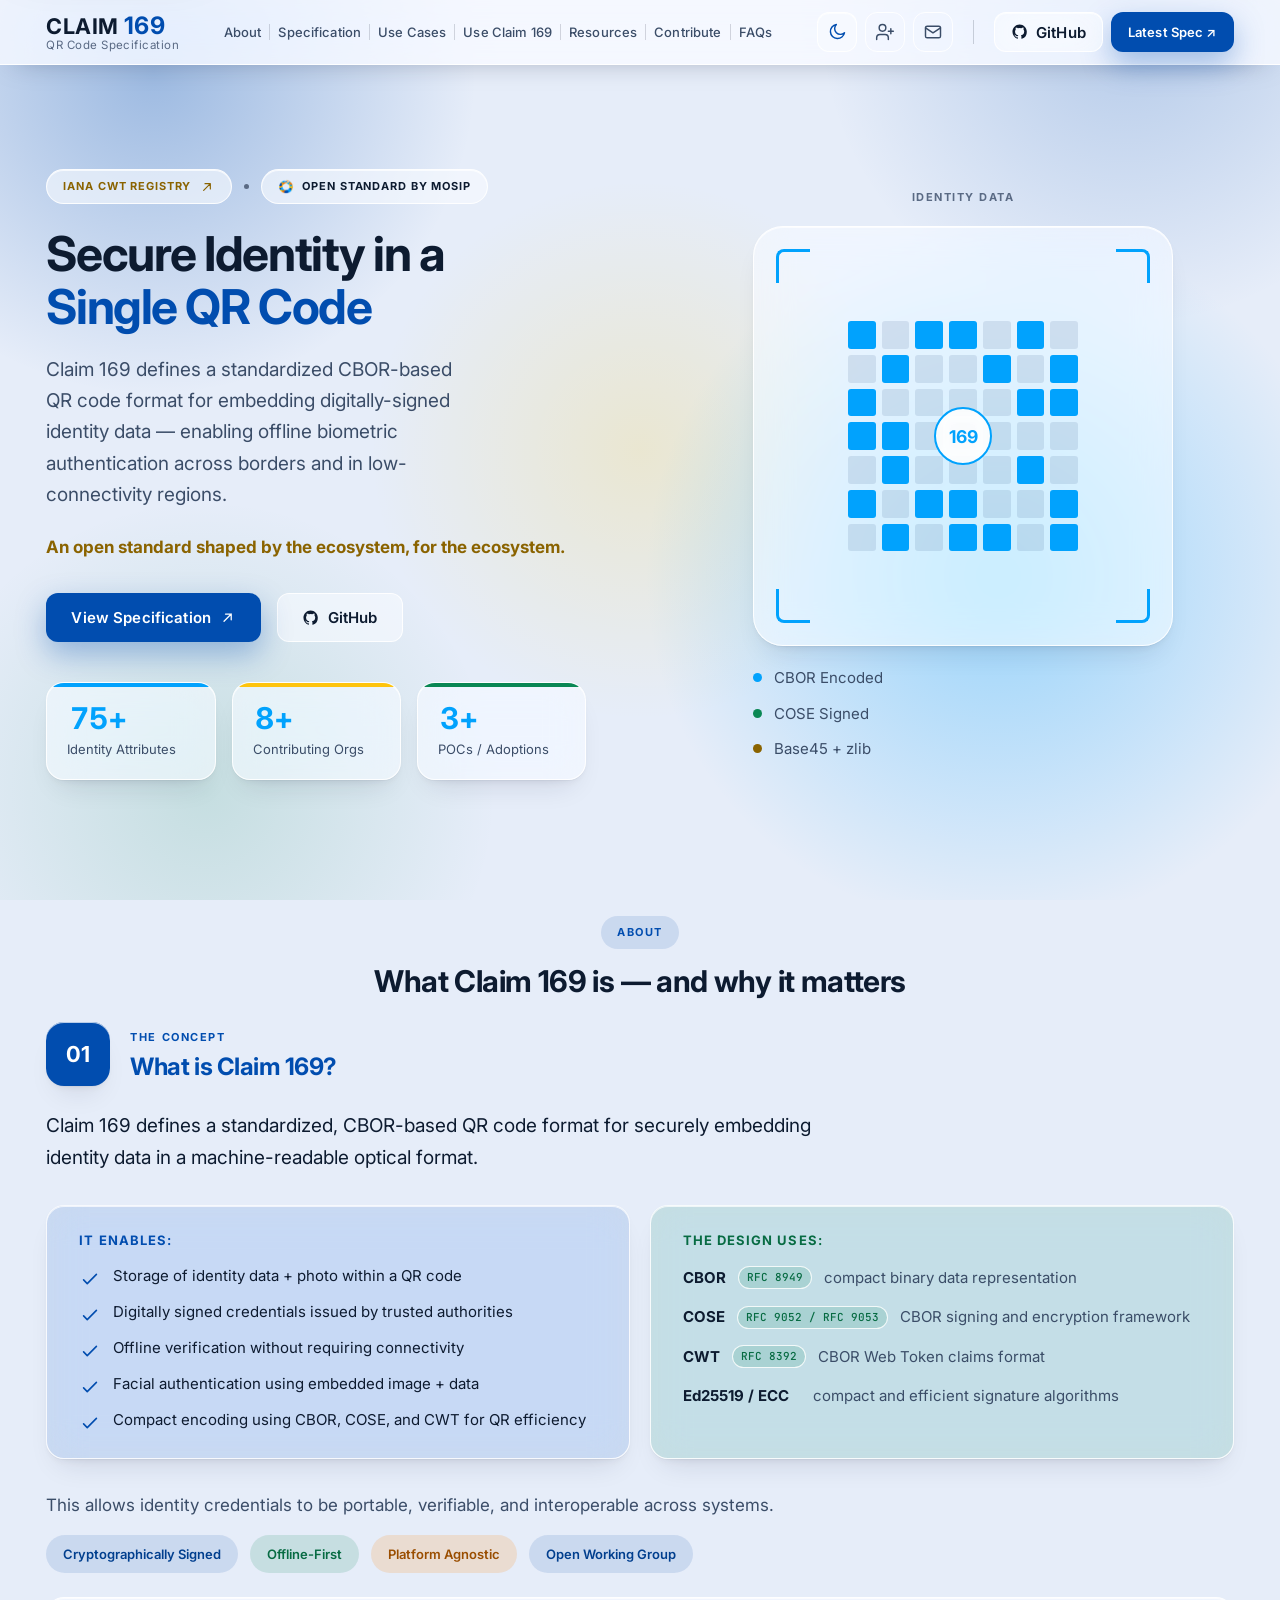
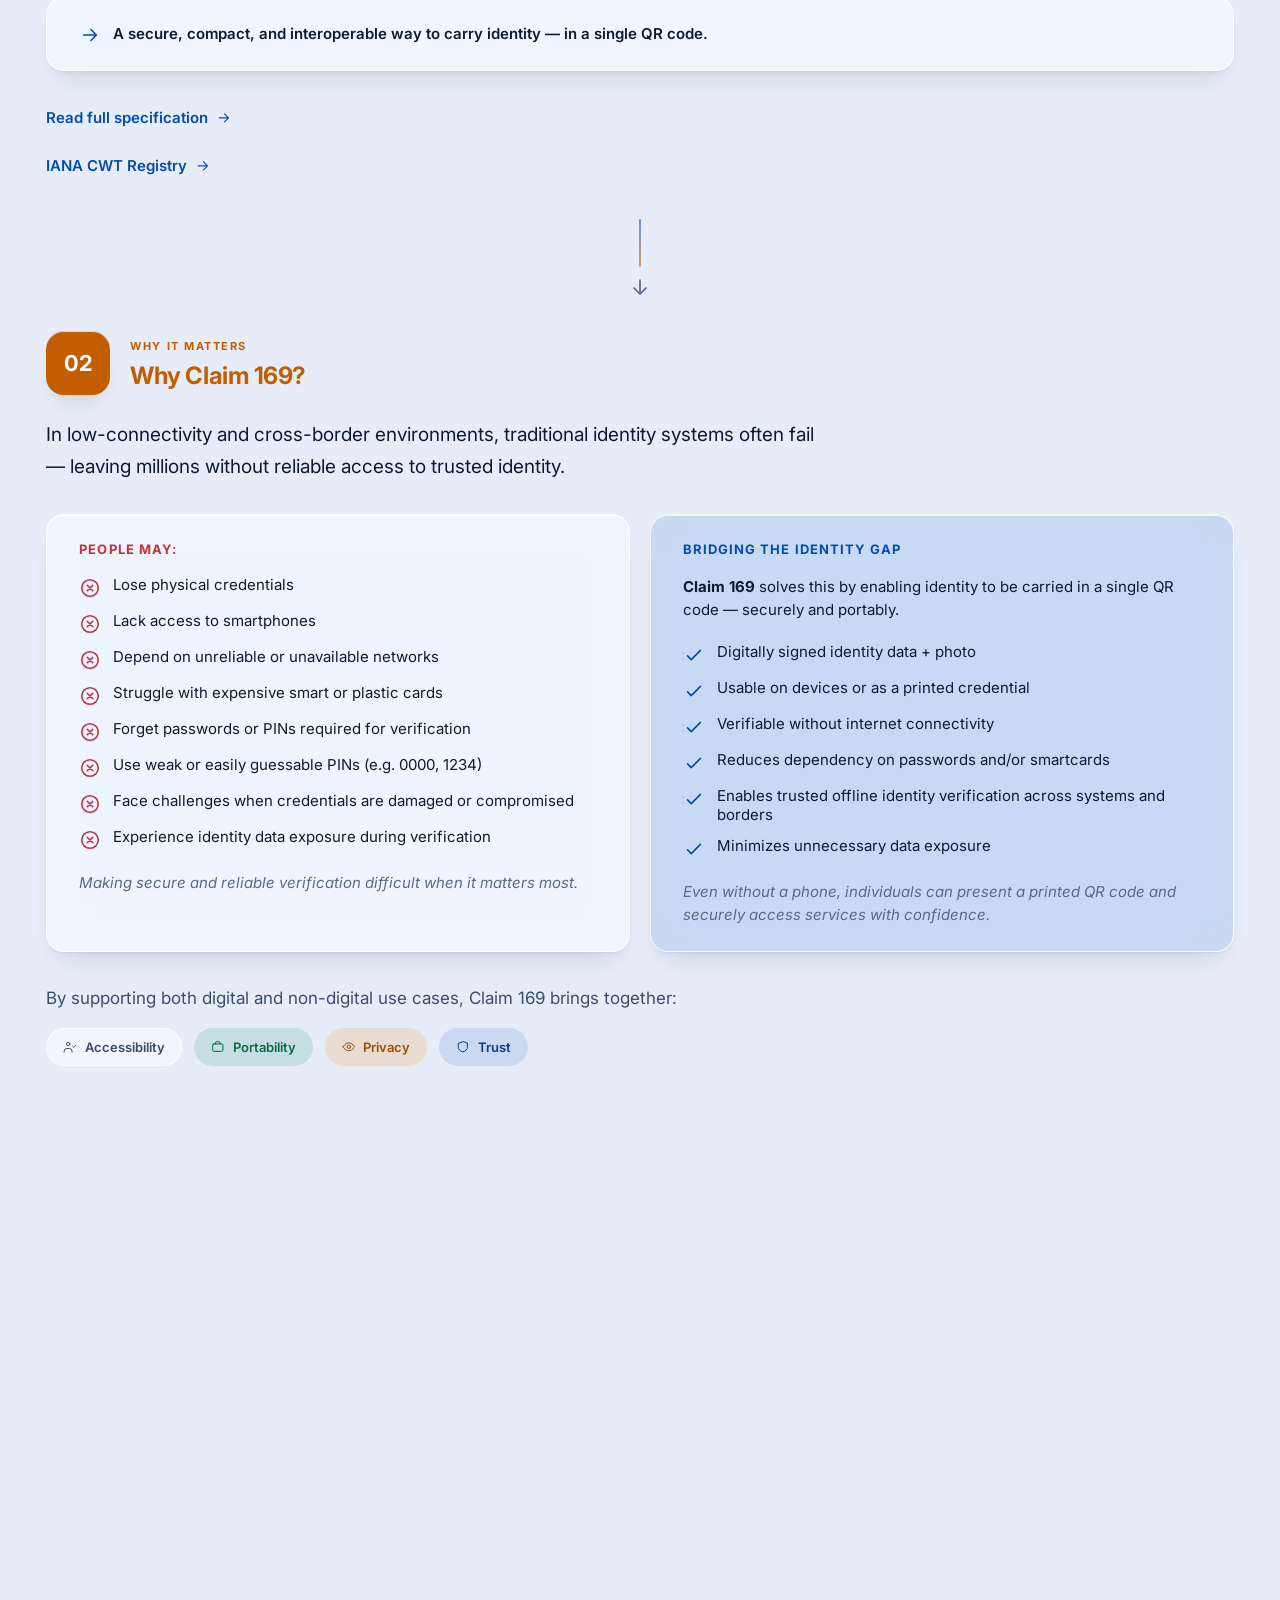
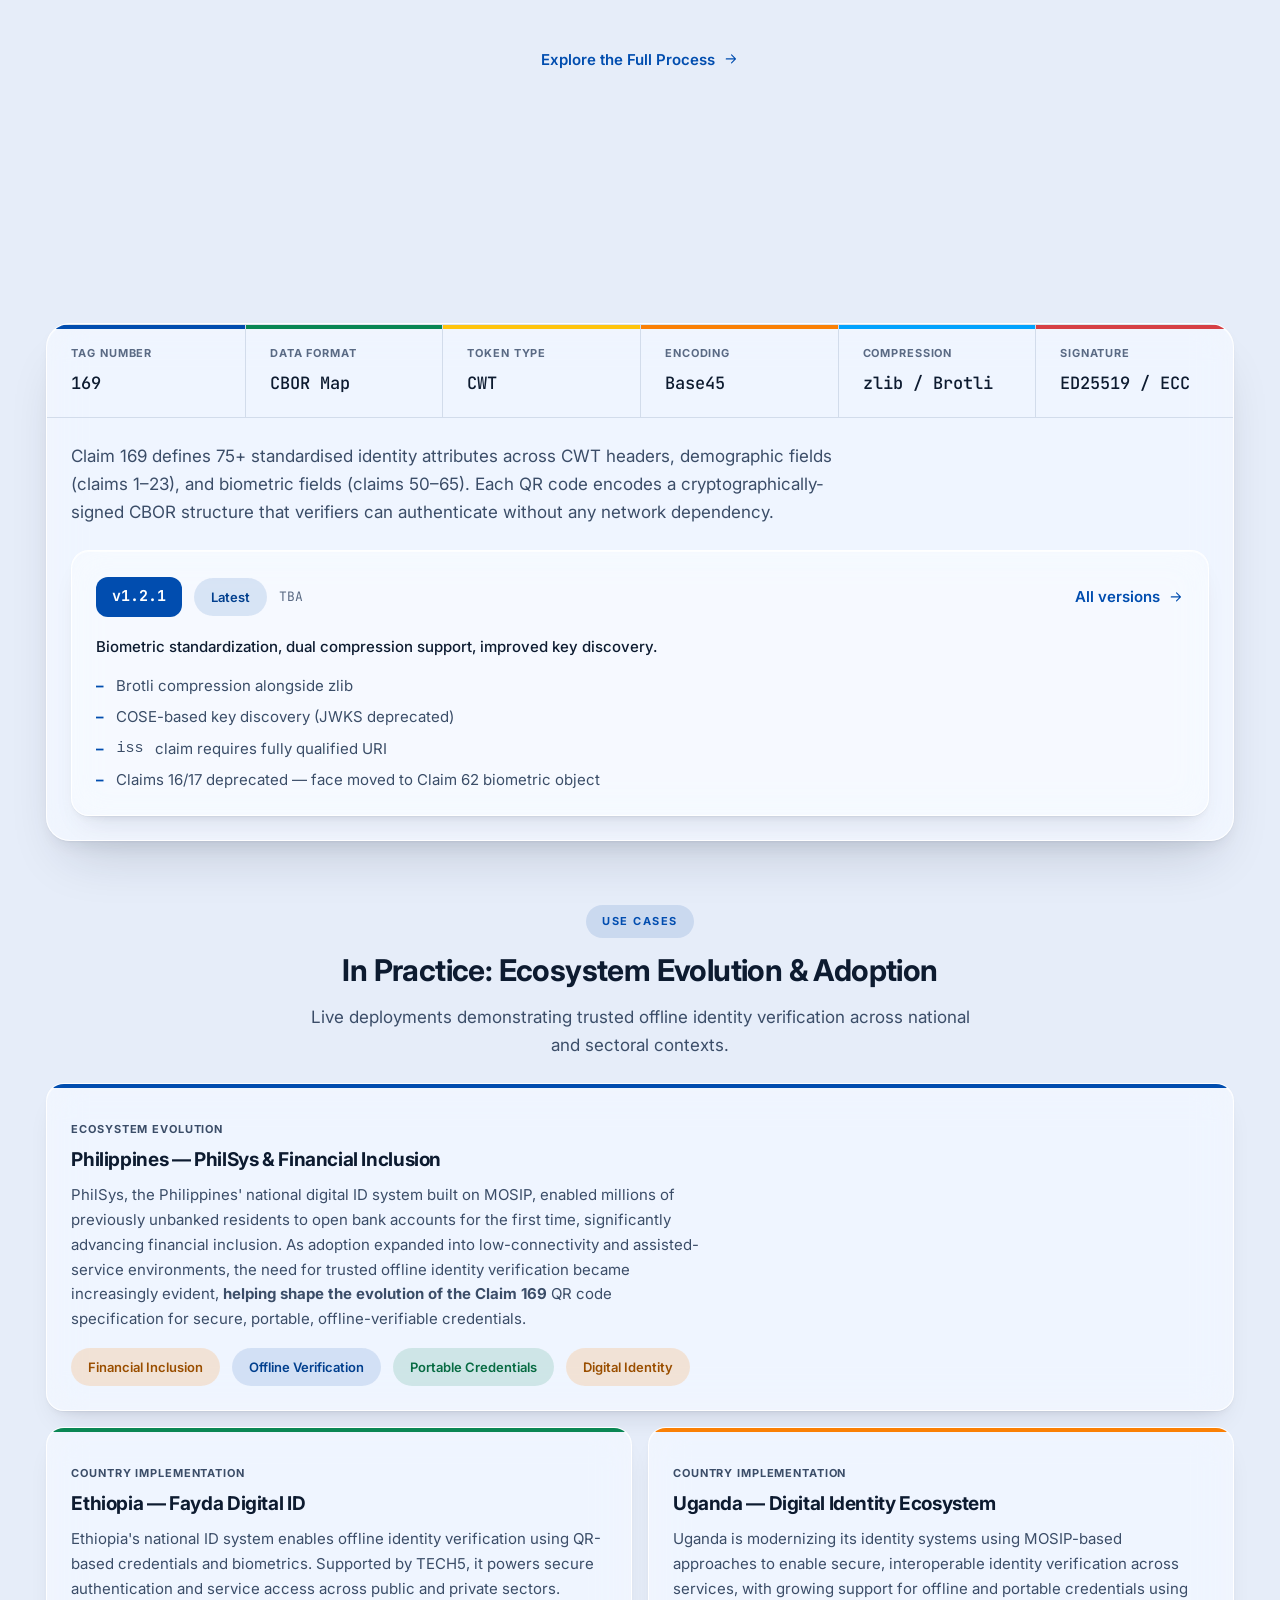
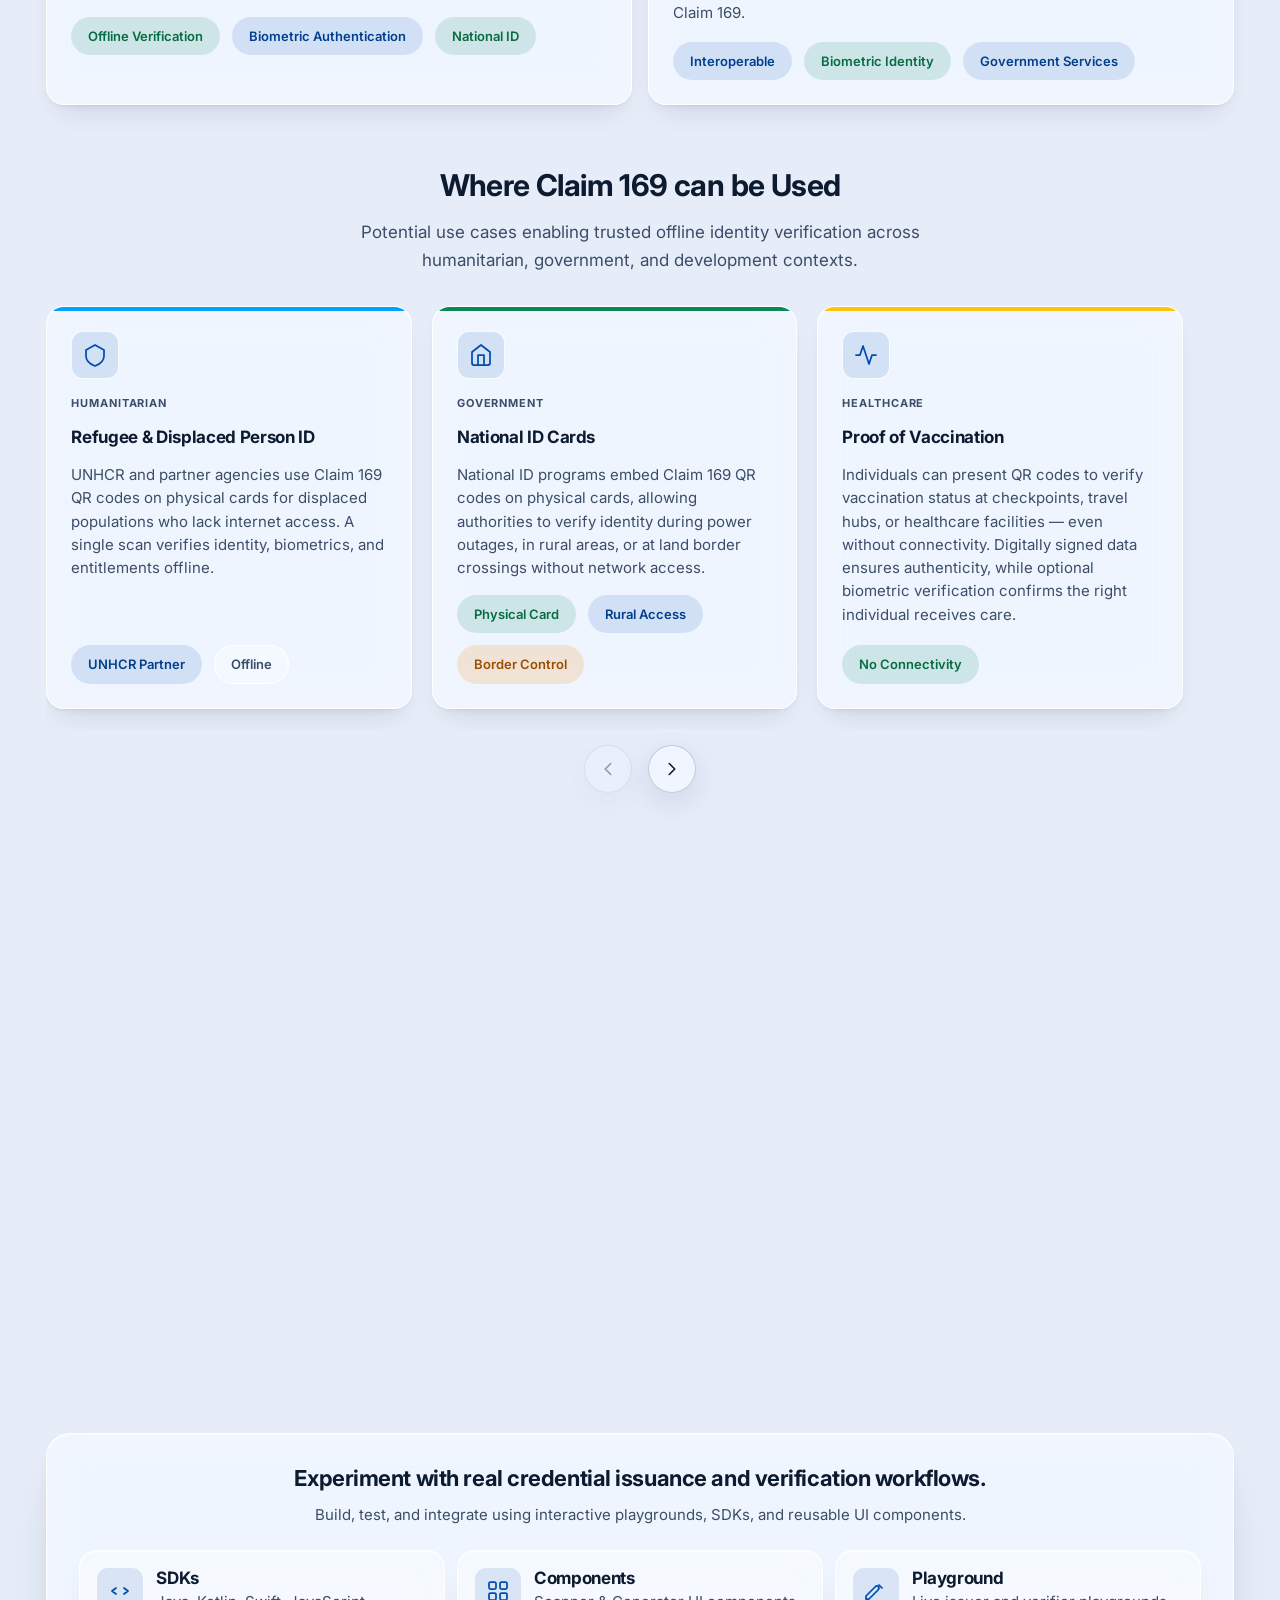
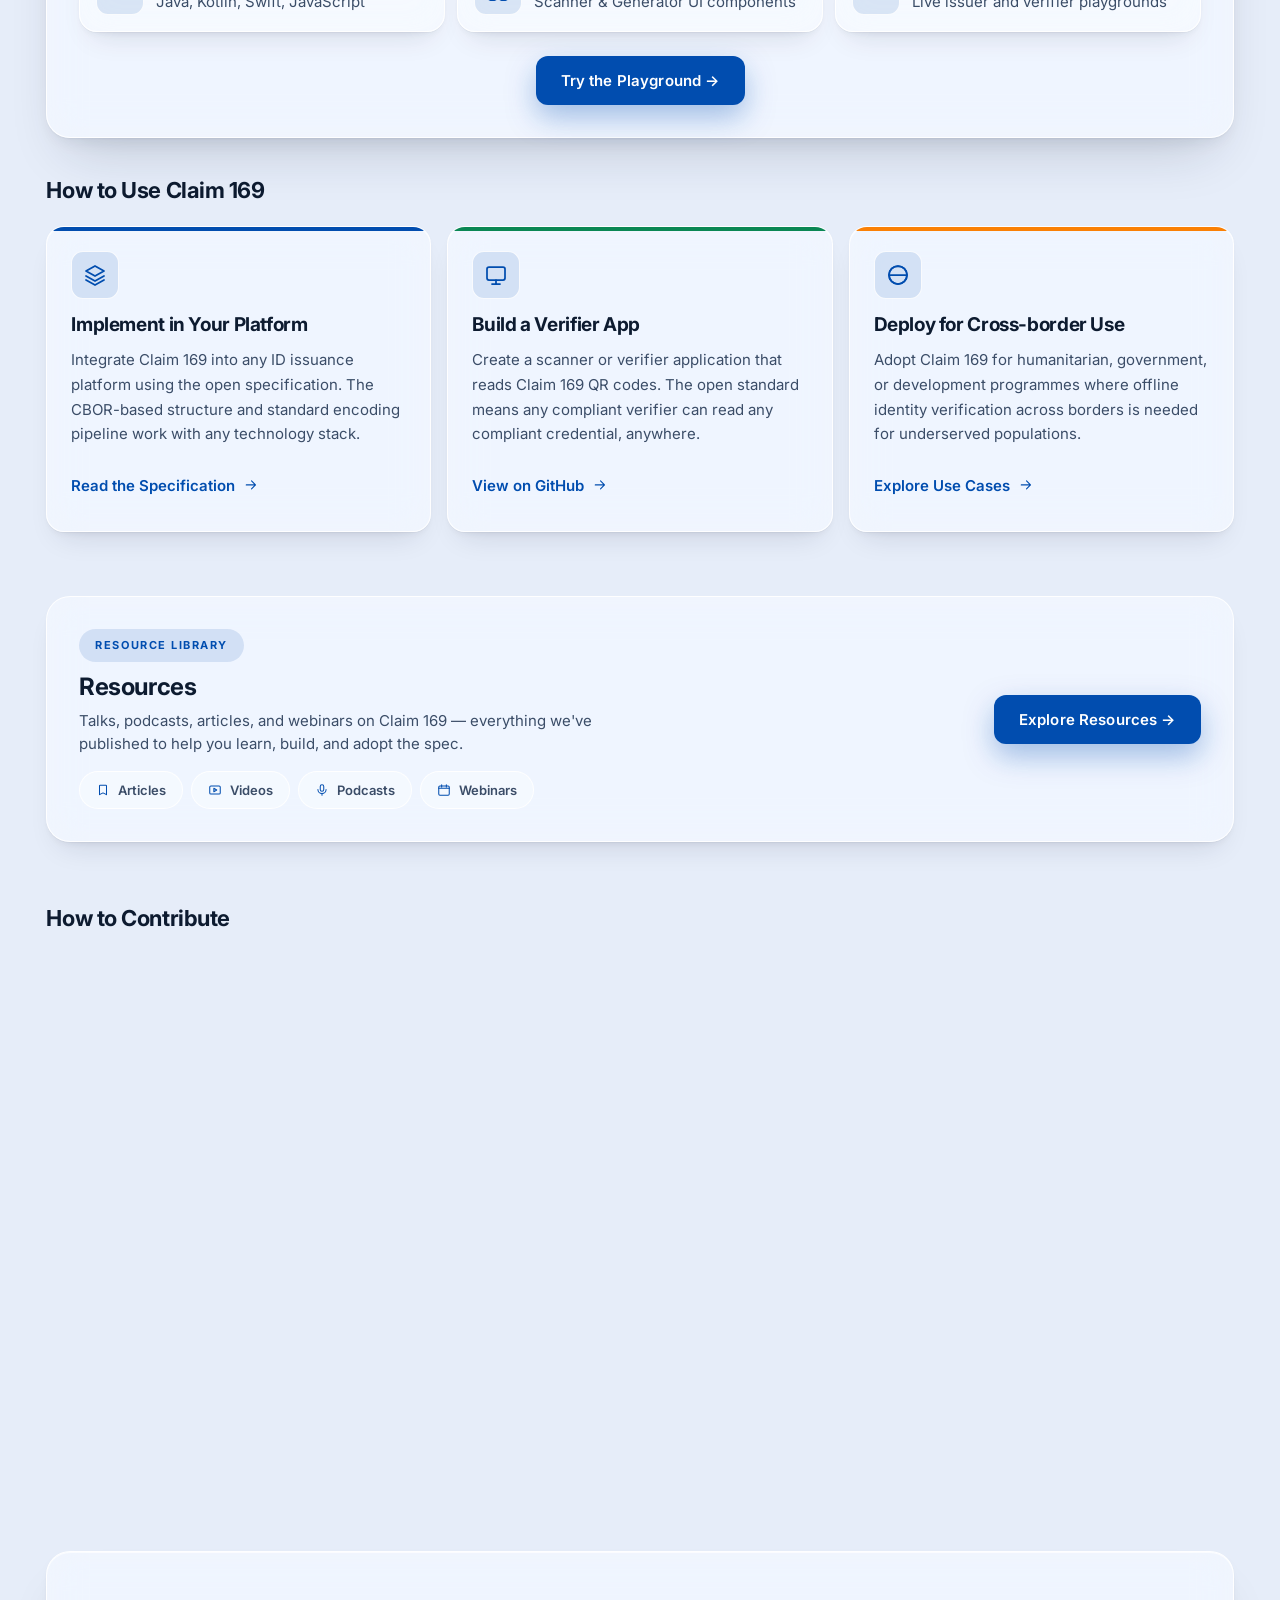
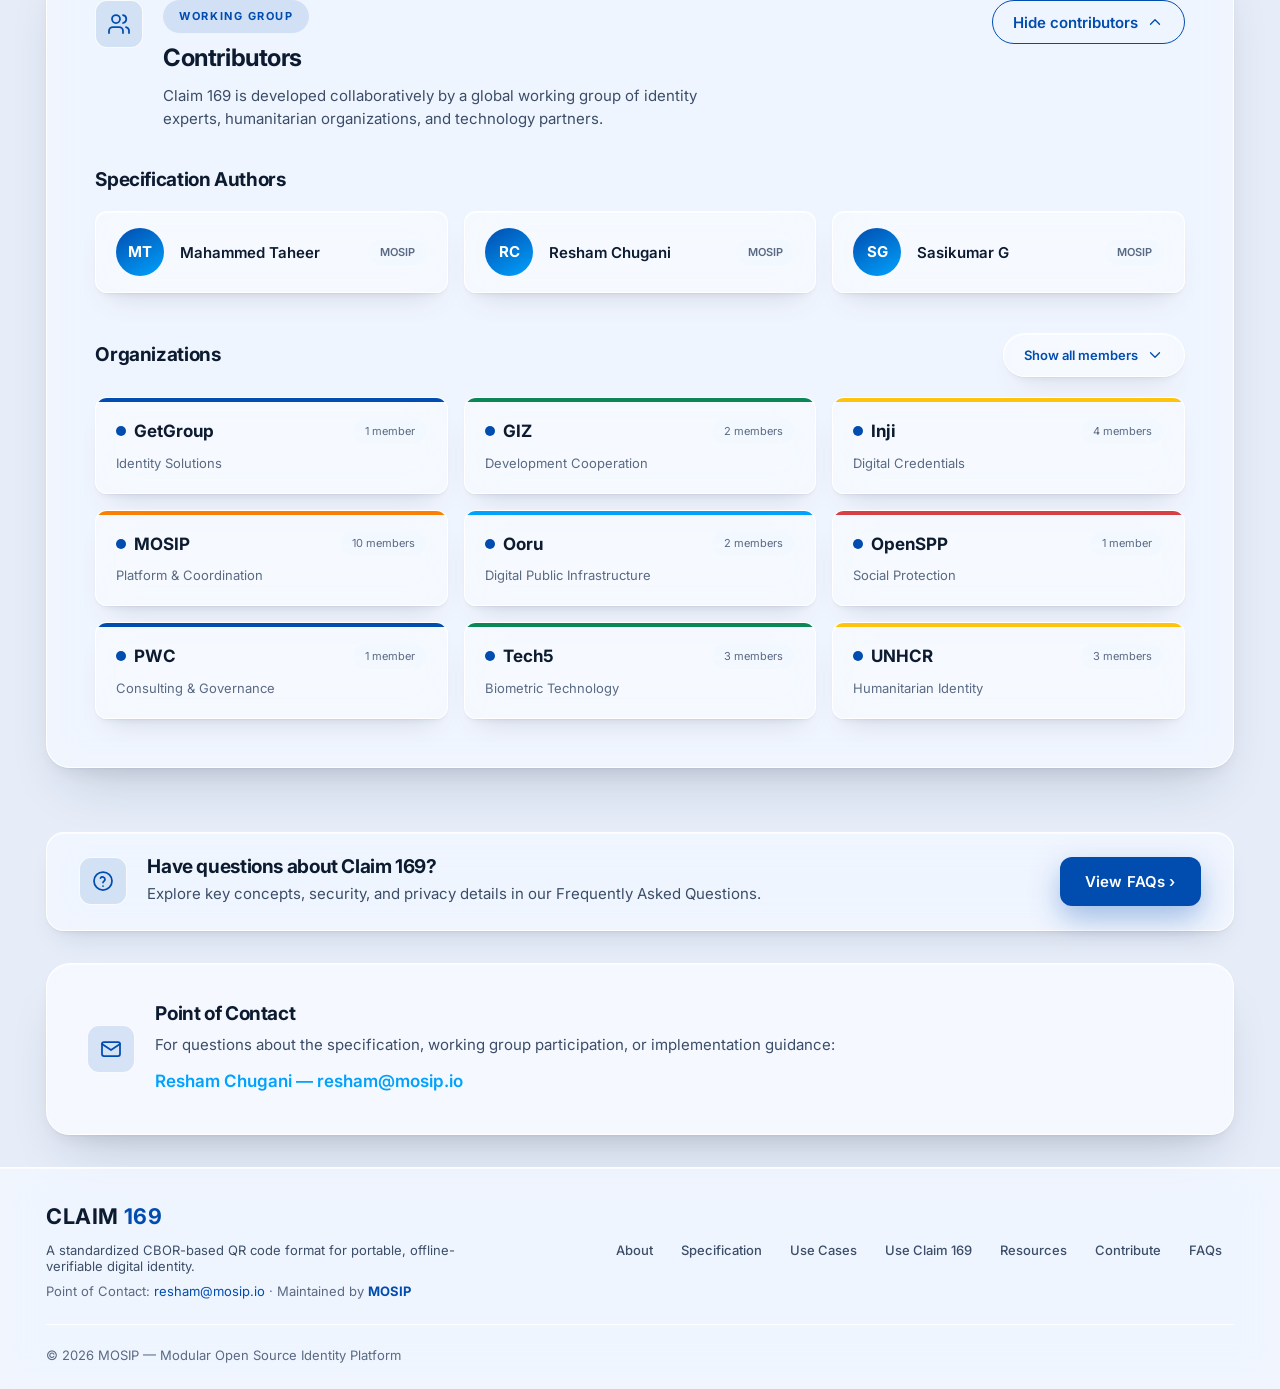
==== commit 1c90fe2c: "[MOSIP-45104] minor UI corrections. Signed-off-by: GurukiranP <talk2gurukiran@gmail.com>" ====
--- a/id-claim-169-ui/index.html
+++ b/id-claim-169-ui/index.html
@@ -1,751 +1,2067 @@
-<!DOCTYPE html>
+<!doctype html>
 <html lang="en">
-<head>
-  <meta charset="UTF-8" />
-  <meta name="viewport" content="width=device-width, initial-scale=1.0" />
-  <title>Claim 169 — Secure Identity in a Single QR Code</title>
-  <link rel="icon" type="image/png" href="./assets/mosip-logo.png">
-  <meta name="description" content="Claim 169 defines a standardized, CBOR-based QR code format for embedding digitally-signed identity data — enabling offline biometric authentication across borders and in low-connectivity regions." />
-
-  <!-- FONTS: display = Poppins, body = Hanken Grotesk, mono = JetBrains Mono.
+  <head>
+    <meta charset="UTF-8" />
+    <meta name="viewport" content="width=device-width, initial-scale=1.0" />
+    <title>Claim 169 — Secure Identity in a Single QR Code</title>
+    <link rel="icon" type="image/png" href="./assets/mosip-logo.png" />
+    <meta
+      name="description"
+      content="Claim 169 defines a standardized, CBOR-based QR code format for embedding digitally-signed identity data — enabling offline biometric authentication across borders and in low-connectivity regions."
+    />
+
+    <!-- FONTS: display = Poppins, body = Hanken Grotesk, mono = JetBrains Mono.
        Swap families here AND in tokens.css (--font-*). -->
-  <link rel="preconnect" href="https://fonts.googleapis.com" />
-  <link rel="preconnect" href="https://fonts.gstatic.com" crossorigin />
-  <link href="https://fonts.googleapis.com/css2?family=Inter:wght@400;500;600;700&family=JetBrains+Mono:wght@400;500;700&display=swap" rel="stylesheet" />
-
-  <!-- No-flash theme: set data-theme before first paint (system pref + saved choice) -->
-  <script>
-    (function () {
-      try {
-        var saved = localStorage.getItem("claim169-theme");
-        var sys = window.matchMedia("(prefers-color-scheme: dark)").matches ? "dark" : "light";
-        document.documentElement.setAttribute("data-theme", saved || sys);
-      } catch (e) {
-        document.documentElement.setAttribute("data-theme", "light");
-      }
-    })();
-  </script>
-
-  <!-- TOKENS FIRST (edit this to re-skin) → then component styles -->
-  <link rel="stylesheet" href="tokens.css" />
-  <link rel="stylesheet" href="styles.css" />
-</head>
-<body>
-  <a class="skip-link" href="#main">Skip to main content</a>
-
-  <!-- ====================================================================
+    <link rel="preconnect" href="https://fonts.googleapis.com" />
+    <link rel="preconnect" href="https://fonts.gstatic.com" crossorigin />
+    <link
+      href="https://fonts.googleapis.com/css2?family=Inter:wght@400;500;600;700&family=JetBrains+Mono:wght@400;500;700&display=swap"
+      rel="stylesheet"
+    />
+
+    <!-- No-flash theme: set data-theme before first paint (system pref + saved choice) -->
+    <script>
+      (function () {
+        try {
+          var saved = localStorage.getItem("claim169-theme");
+          var sys = window.matchMedia("(prefers-color-scheme: dark)").matches
+            ? "dark"
+            : "light";
+          document.documentElement.setAttribute("data-theme", saved || sys);
+        } catch (e) {
+          document.documentElement.setAttribute("data-theme", "light");
+        }
+      })();
+    </script>
+
+    <!-- TOKENS FIRST (edit this to re-skin) → then component styles -->
+    <link rel="stylesheet" href="tokens.css" />
+    <link rel="stylesheet" href="styles.css" />
+  </head>
+  <body>
+    <a class="skip-link" href="#main">Skip to main content</a>
+
+    <!-- ====================================================================
        HEADER / NAV  (reusable — copy to every new page; see page-template.html)
        Nav items map to on-page anchors today; swap href to real page URLs
        (e.g. /specification.html) as you add pages.
   ===================================================================== -->
-  <header class="site-header">
-    <div class="container container--wide site-header__inner">
-      <a class="brand" href="#top" aria-label="Claim 169 — home">
-        <span class="brand__name">CLAIM <b style="font-size: 24px">169</b></span>
-        <span class="brand__sub">QR Code Specification</span>
-      </a>
-
-      <nav class="primary-nav" id="primary-nav" aria-label="Primary">
-        <ul>
-          <li><a href="#about">About</a></li>
-          <li><a href="#specification">Specification</a></li>
-          <li><a href="#use-cases">Use Cases</a></li>
-          <li><a href="#use-169">Use Claim 169</a></li>
-          <li><a href="#resources">Resources</a></li>
-          <li><a href="#contribute">Contribute</a></li>
-          <li><a href="#faq">FAQs</a></li>
-        </ul>
-        <div class="nav-drawer-actions">
-          <a href="https://github.com/Claim169" target="_blank" rel="noopener noreferrer" aria-label="View project on GitHub (opens in a new tab)">
-            <svg viewBox="0 0 24 24" fill="currentColor" stroke="none" aria-hidden="true"><path d="M12 2C6.48 2 2 6.58 2 12.25c0 4.53 2.87 8.37 6.84 9.73.5.1.68-.22.68-.49 0-.24-.01-.88-.01-1.73-2.78.62-3.37-1.37-3.37-1.37-.45-1.18-1.11-1.5-1.11-1.5-.91-.64.07-.62.07-.62 1 .07 1.53 1.06 1.53 1.06.9 1.57 2.34 1.12 2.91.85.09-.66.35-1.12.63-1.38-2.22-.26-4.55-1.14-4.55-5.07 0-1.12.39-2.03 1.03-2.75-.1-.26-.45-1.3.1-2.71 0 0 .84-.27 2.75 1.05a9.3 9.3 0 0 1 5 0c1.91-1.32 2.75-1.05 2.75-1.05.55 1.41.2 2.45.1 2.71.64.72 1.03 1.63 1.03 2.75 0 3.94-2.34 4.81-4.57 5.06.36.32.68.94.68 1.9 0 1.37-.01 2.48-.01 2.82 0 .27.18.6.69.49A10.04 10.04 0 0 0 22 12.25C22 6.58 17.52 2 12 2Z"/></svg>
-            View on GitHub
-          </a>
-          <a href="#contribute">
-            <svg viewBox="0 0 24 24" stroke-width="1.8" aria-hidden="true"><path d="M16 21v-2a4 4 0 0 0-4-4H6a4 4 0 0 0-4 4v2"/><circle cx="9" cy="7" r="4"/><path d="M19 8v6M22 11h-6"/></svg>
-            Join the Working Group
-          </a>
-          <a href="#contact">
-            <svg viewBox="0 0 24 24" stroke-width="1.8" aria-hidden="true"><rect x="3" y="5" width="18" height="14" rx="2"/><path d="m3 7 9 6 9-6"/></svg>
-            Contact Us
-          </a>
+    <header class="site-header">
+      <div class="container container--wide site-header__inner">
+        <a class="brand" href="#top" aria-label="Claim 169 — home">
+          <span class="brand__name"
+            >CLAIM <b style="font-size: 24px">169</b></span
+          >
+          <span class="brand__sub">QR Code Specification</span>
+        </a>
+
+        <nav class="primary-nav" id="primary-nav" aria-label="Primary">
+          <ul>
+            <li><a href="#about">About</a></li>
+            <li><a href="#specification">Specification</a></li>
+            <li><a href="#use-cases">Use Cases</a></li>
+            <li><a href="#use-169">Use Claim 169</a></li>
+            <li><a href="#resources">Resources</a></li>
+            <li><a href="#contribute">Contribute</a></li>
+            <li><a href="#faq">FAQs</a></li>
+          </ul>
+          <div class="nav-drawer-actions">
+            <a
+              href="https://github.com/Claim169"
+              target="_blank"
+              rel="noopener noreferrer"
+              aria-label="View project on GitHub (opens in a new tab)"
+            >
+              <svg
+                viewBox="0 0 24 24"
+                fill="currentColor"
+                stroke="none"
+                aria-hidden="true"
+              >
+                <path
+                  d="M12 2C6.48 2 2 6.58 2 12.25c0 4.53 2.87 8.37 6.84 9.73.5.1.68-.22.68-.49 0-.24-.01-.88-.01-1.73-2.78.62-3.37-1.37-3.37-1.37-.45-1.18-1.11-1.5-1.11-1.5-.91-.64.07-.62.07-.62 1 .07 1.53 1.06 1.53 1.06.9 1.57 2.34 1.12 2.91.85.09-.66.35-1.12.63-1.38-2.22-.26-4.55-1.14-4.55-5.07 0-1.12.39-2.03 1.03-2.75-.1-.26-.45-1.3.1-2.71 0 0 .84-.27 2.75 1.05a9.3 9.3 0 0 1 5 0c1.91-1.32 2.75-1.05 2.75-1.05.55 1.41.2 2.45.1 2.71.64.72 1.03 1.63 1.03 2.75 0 3.94-2.34 4.81-4.57 5.06.36.32.68.94.68 1.9 0 1.37-.01 2.48-.01 2.82 0 .27.18.6.69.49A10.04 10.04 0 0 0 22 12.25C22 6.58 17.52 2 12 2Z"
+                />
+              </svg>
+              View on GitHub
+            </a>
+            <a href="#contribute">
+              <svg viewBox="0 0 24 24" stroke-width="1.8" aria-hidden="true">
+                <path d="M16 21v-2a4 4 0 0 0-4-4H6a4 4 0 0 0-4 4v2" />
+                <circle cx="9" cy="7" r="4" />
+                <path d="M19 8v6M22 11h-6" />
+              </svg>
+              Join the Working Group
+            </a>
+            <a href="#contact">
+              <svg viewBox="0 0 24 24" stroke-width="1.8" aria-hidden="true">
+                <rect x="3" y="5" width="18" height="14" rx="2" />
+                <path d="m3 7 9 6 9-6" />
+              </svg>
+              Contact Us
+            </a>
+          </div>
+        </nav>
+
+        <div class="header-actions">
+          <div class="action-group">
+            <button
+              class="theme-toggle"
+              id="theme-toggle"
+              type="button"
+              aria-label="Switch to dark theme"
+              aria-describedby="tt-theme"
+            >
+              <!-- sun (shown in dark mode → click for light) -->
+              <svg
+                class="i-sun"
+                viewBox="0 0 24 24"
+                stroke-width="1.9"
+                aria-hidden="true"
+              >
+                <circle cx="12" cy="12" r="4" />
+                <path
+                  d="M12 2v3M12 19v3M2 12h3M19 12h3M4.9 4.9l2.1 2.1M17 17l2.1 2.1M19.1 4.9 17 7M7 17l-2.1 2.1"
+                />
+              </svg>
+              <!-- moon (shown in light mode → click for dark) -->
+              <svg
+                class="i-moon"
+                viewBox="0 0 24 24"
+                stroke-width="1.9"
+                aria-hidden="true"
+              >
+                <path
+                  d="M21 12.8A8.5 8.5 0 1 1 11.2 3a6.5 6.5 0 0 0 9.8 9.8Z"
+                />
+              </svg>
+              <span class="tt" role="tooltip" id="tt-theme">Dark mode</span>
+            </button>
+            <a
+              class="icon-btn"
+              href="#contributors"
+              aria-label="Contributors"
+              aria-describedby="tt-contributors"
+            >
+              <!-- user-plus -->
+              <svg viewBox="0 0 24 24" stroke-width="1.8" aria-hidden="true">
+                <path d="M16 21v-2a4 4 0 0 0-4-4H6a4 4 0 0 0-4 4v2" />
+                <circle cx="9" cy="7" r="4" />
+                <path d="M19 8v6M22 11h-6" />
+              </svg>
+              <span class="tt" role="tooltip" id="tt-contributors"
+                >Contributors</span
+              >
+            </a>
+            <a
+              class="icon-btn"
+              href="#point-of-contact"
+              aria-label="Point of Contact"
+              aria-describedby="tt-contact"
+            >
+              <!-- mail -->
+              <svg viewBox="0 0 24 24" stroke-width="1.8" aria-hidden="true">
+                <rect x="3" y="5" width="18" height="14" rx="2" />
+                <path d="m3 7 9 6 9-6" />
+              </svg>
+              <span class="tt" role="tooltip" id="tt-contact"
+                >Point of Contact</span
+              >
+            </a>
+          </div>
+          <span class="header-divider" aria-hidden="true"></span>
+          <div class="action-group">
+            <a
+              class="btn btn--outline"
+              href="https://github.com/Claim169"
+              target="_blank"
+              rel="noopener noreferrer"
+              aria-label="View project on GitHub (opens in a new tab)"
+            >
+              <!-- github -->
+              <svg
+                viewBox="0 0 24 24"
+                fill="currentColor"
+                stroke="none"
+                aria-hidden="true"
+              >
+                <path
+                  d="M12 2C6.48 2 2 6.58 2 12.25c0 4.53 2.87 8.37 6.84 9.73.5.1.68-.22.68-.49 0-.24-.01-.88-.01-1.73-2.78.62-3.37-1.37-3.37-1.37-.45-1.18-1.11-1.5-1.11-1.5-.91-.64.07-.62.07-.62 1 .07 1.53 1.06 1.53 1.06.9 1.57 2.34 1.12 2.91.85.09-.66.35-1.12.63-1.38-2.22-.26-4.55-1.14-4.55-5.07 0-1.12.39-2.03 1.03-2.75-.1-.26-.45-1.3.1-2.71 0 0 .84-.27 2.75 1.05a9.3 9.3 0 0 1 5 0c1.91-1.32 2.75-1.05 2.75-1.05.55 1.41.2 2.45.1 2.71.64.72 1.03 1.63 1.03 2.75 0 3.94-2.34 4.81-4.57 5.06.36.32.68.94.68 1.9 0 1.37-.01 2.48-.01 2.82 0 .27.18.6.69.49A10.04 10.04 0 0 0 22 12.25C22 6.58 17.52 2 12 2Z"
+                />
+              </svg>
+              <span class="btn-github-text">GitHub</span>
+            </a>
+            <a
+              class="btn btn--latest label-hide"
+              href="https://docs.mosip.io/1.2.0/readme/standards-and-specifications/mosip-standards/169-qr-code-specification"
+              target="_blank"
+              rel="noopener noreferrer"
+              >Latest Spec ↗</a
+            >
+          </div>
+          <button
+            class="nav-toggle"
+            id="nav-toggle"
+            aria-expanded="false"
+            aria-controls="primary-nav"
+            aria-label="Open menu"
+          >
+            <svg
+              class="burger"
+              viewBox="0 0 24 24"
+              stroke-width="2"
+              aria-hidden="true"
+            >
+              <line class="burger__top" x1="3" y1="6" x2="21" y2="6" />
+              <line class="burger__mid" x1="3" y1="12" x2="21" y2="12" />
+              <line class="burger__bot" x1="3" y1="18" x2="21" y2="18" />
+            </svg>
+          </button>
         </div>
-      </nav>
-
-      <div class="header-actions"><div class="action-group">
-        <button class="theme-toggle" id="theme-toggle" type="button" aria-label="Switch to dark theme" aria-describedby="tt-theme">
-          <!-- sun (shown in dark mode → click for light) -->
-          <svg class="i-sun" viewBox="0 0 24 24" stroke-width="1.9" aria-hidden="true"><circle cx="12" cy="12" r="4"/><path d="M12 2v3M12 19v3M2 12h3M19 12h3M4.9 4.9l2.1 2.1M17 17l2.1 2.1M19.1 4.9 17 7M7 17l-2.1 2.1"/></svg>
-          <!-- moon (shown in light mode → click for dark) -->
-          <svg class="i-moon" viewBox="0 0 24 24" stroke-width="1.9" aria-hidden="true"><path d="M21 12.8A8.5 8.5 0 1 1 11.2 3a6.5 6.5 0 0 0 9.8 9.8Z"/></svg>
-          <span class="tt" role="tooltip" id="tt-theme">Dark mode</span>
-        </button>
-        <a class="icon-btn" href="#contributors" aria-label="Contributors" aria-describedby="tt-contributors">
-          <!-- user-plus -->
-          <svg viewBox="0 0 24 24" stroke-width="1.8" aria-hidden="true"><path d="M16 21v-2a4 4 0 0 0-4-4H6a4 4 0 0 0-4 4v2"/><circle cx="9" cy="7" r="4"/><path d="M19 8v6M22 11h-6"/></svg>
-          <span class="tt" role="tooltip" id="tt-contributors">Contributors</span>
-        </a>
-        <a class="icon-btn" href="#point-of-contact" aria-label="Point of Contact" aria-describedby="tt-contact">
-          <!-- mail -->
-          <svg viewBox="0 0 24 24" stroke-width="1.8" aria-hidden="true"><rect x="3" y="5" width="18" height="14" rx="2"/><path d="m3 7 9 6 9-6"/></svg>
-          <span class="tt" role="tooltip" id="tt-contact">Point of Contact</span>
-        </a>
-        </div><span class="header-divider" aria-hidden="true"></span><div class="action-group">
-        <a class="btn btn--outline" href="https://github.com/Claim169" target="_blank" rel="noopener noreferrer" aria-label="View project on GitHub (opens in a new tab)">
-          <!-- github -->
-          <svg viewBox="0 0 24 24" fill="currentColor" stroke="none" aria-hidden="true"><path d="M12 2C6.48 2 2 6.58 2 12.25c0 4.53 2.87 8.37 6.84 9.73.5.1.68-.22.68-.49 0-.24-.01-.88-.01-1.73-2.78.62-3.37-1.37-3.37-1.37-.45-1.18-1.11-1.5-1.11-1.5-.91-.64.07-.62.07-.62 1 .07 1.53 1.06 1.53 1.06.9 1.57 2.34 1.12 2.91.85.09-.66.35-1.12.63-1.38-2.22-.26-4.55-1.14-4.55-5.07 0-1.12.39-2.03 1.03-2.75-.1-.26-.45-1.3.1-2.71 0 0 .84-.27 2.75 1.05a9.3 9.3 0 0 1 5 0c1.91-1.32 2.75-1.05 2.75-1.05.55 1.41.2 2.45.1 2.71.64.72 1.03 1.63 1.03 2.75 0 3.94-2.34 4.81-4.57 5.06.36.32.68.94.68 1.9 0 1.37-.01 2.48-.01 2.82 0 .27.18.6.69.49A10.04 10.04 0 0 0 22 12.25C22 6.58 17.52 2 12 2Z"/></svg>
-          <span class="btn-github-text">GitHub</span>
-        </a>
-        <a class="btn btn--latest label-hide" href="https://docs.mosip.io/1.2.0/readme/standards-and-specifications/mosip-standards/169-qr-code-specification" target="_blank" rel="noopener noreferrer">Latest Spec ↗</a>
-
-        </div><button class="nav-toggle" id="nav-toggle" aria-expanded="false" aria-controls="primary-nav" aria-label="Open menu">
-          <svg class="burger" viewBox="0 0 24 24" stroke-width="2" aria-hidden="true"><line class="burger__top" x1="3" y1="6" x2="21" y2="6"/><line class="burger__mid" x1="3" y1="12" x2="21" y2="12"/><line class="burger__bot" x1="3" y1="18" x2="21" y2="18"/></svg>
-        </button>
       </div>
-    </div>
-  </header>
-
-  <main id="main" tabindex="-1">
-    <span id="top"></span>
-
-    <!-- ================================================================
+    </header>
+
+    <main id="main" tabindex="-1">
+      <span id="top"></span>
+
+      <!-- ================================================================
          HERO
     ================================================================= -->
-    <section class="hero" aria-labelledby="hero-title">
-      <div class="container container--wide">
-        <div class="hero__grid">
-          <div class="hero__copy">
-            <div class="hero__badges">
-              <a class="hero__badge hero__badge--accent" href="https://www.iana.org/assignments/cwt/cwt.xhtml" target="_blank" rel="noopener noreferrer" aria-label="IANA CWT Registry (opens in a new tab)">
-                IANA CWT Registry
-                <svg viewBox="0 0 24 24" stroke-width="2" aria-hidden="true"><path d="M7 17 17 7M9 7h8v8"/></svg>
+      <section class="hero" aria-labelledby="hero-title">
+        <div class="container container--wide">
+          <div class="hero__grid">
+            <div class="hero__copy">
+              <div class="hero__badges">
+                <a
+                  class="hero__badge hero__badge--accent"
+                  href="https://www.iana.org/assignments/cwt/cwt.xhtml"
+                  target="_blank"
+                  rel="noopener noreferrer"
+                  aria-label="IANA CWT Registry (opens in a new tab)"
+                >
+                  IANA CWT Registry
+                  <svg viewBox="0 0 24 24" stroke-width="2" aria-hidden="true">
+                    <path d="M7 17 17 7M9 7h8v8" />
+                  </svg>
+                </a>
+                <span class="hero__dot" aria-hidden="true"></span>
+                <span class="hero__badge">
+                  <img
+                    class="hero__badge-logo"
+                    src="assets/mosip-logo.png"
+                    alt=""
+                    aria-hidden="true"
+                    width="16"
+                    height="16"
+                  />
+                  Open Standard by MOSIP
+                </span>
+              </div>
+
+              <h1 id="hero-title" style="font-size: 48px">
+                Secure Identity in a <span class="accent">Single QR Code</span>
+              </h1>
+
+              <p class="hero__lede">
+                Claim 169 defines a standardized CBOR-based QR code format for
+                embedding digitally-signed identity data — enabling offline
+                biometric authentication across borders and in low-connectivity
+                regions.
+              </p>
+
+              <strong class="hero__highlight"
+                >An open standard shaped by the ecosystem, for the
+                ecosystem.</strong
+              >
+
+              <div class="hero__cta">
+                <a class="btn btn--primary" href="#specification">
+                  View Specification
+                  <svg viewBox="0 0 24 24" stroke-width="2" aria-hidden="true">
+                    <path d="M7 17 17 7M9 7h8v8" />
+                  </svg>
+                </a>
+                <a
+                  class="btn btn--ghost-dark"
+                  href="https://github.com/Claim169"
+                  target="_blank"
+                  rel="noopener noreferrer"
+                  aria-label="View on GitHub (opens in a new tab)"
+                >
+                  <svg
+                    viewBox="0 0 24 24"
+                    fill="currentColor"
+                    stroke="none"
+                    aria-hidden="true"
+                  >
+                    <path
+                      d="M12 2C6.48 2 2 6.58 2 12.25c0 4.53 2.87 8.37 6.84 9.73.5.1.68-.22.68-.49 0-.24-.01-.88-.01-1.73-2.78.62-3.37-1.37-3.37-1.37-.45-1.18-1.11-1.5-1.11-1.5-.91-.64.07-.62.07-.62 1 .07 1.53 1.06 1.53 1.06.9 1.57 2.34 1.12 2.91.85.09-.66.35-1.12.63-1.38-2.22-.26-4.55-1.14-4.55-5.07 0-1.12.39-2.03 1.03-2.75-.1-.26-.45-1.3.1-2.71 0 0 .84-.27 2.75 1.05a9.3 9.3 0 0 1 5 0c1.91-1.32 2.75-1.05 2.75-1.05.55 1.41.2 2.45.1 2.71.64.72 1.03 1.63 1.03 2.75 0 3.94-2.34 4.81-4.57 5.06.36.32.68.94.68 1.9 0 1.37-.01 2.48-.01 2.82 0 .27.18.6.69.49A10.04 10.04 0 0 0 22 12.25C22 6.58 17.52 2 12 2Z"
+                    />
+                  </svg>
+                  GitHub
+                </a>
+              </div>
+
+              <dl class="hero__stats">
+                <div class="stat-card">
+                  <dd class="stat-card__num">
+                    <span class="stat-num" data-to="75">75</span
+                    ><span class="stat-plus">+</span>
+                  </dd>
+                  <dt class="stat-card__label">Identity Attributes</dt>
+                </div>
+                <div class="stat-card">
+                  <dd class="stat-card__num">
+                    <span class="stat-num" data-to="8">8</span
+                    ><span class="stat-plus">+</span>
+                  </dd>
+                  <dt class="stat-card__label">Contributing Orgs</dt>
+                </div>
+                <div class="stat-card">
+                  <dd class="stat-card__num">
+                    <span class="stat-num" data-to="3">3</span
+                    ><span class="stat-plus">+</span>
+                  </dd>
+                  <dt class="stat-card__label">POCs / Adoptions</dt>
+                </div>
+              </dl>
+            </div>
+
+            <div class="hero__visual">
+              <p class="hero__visual-label">Identity Data</p>
+              <div
+                class="qr-panel"
+                id="qr-panel"
+                role="img"
+                aria-label="Illustration of a Claim 169 QR code with a 169 badge at its center"
+              >
+                <span class="qr-corner qr-corner--tl" aria-hidden="true"></span>
+                <span class="qr-corner qr-corner--tr" aria-hidden="true"></span>
+                <span class="qr-corner qr-corner--bl" aria-hidden="true"></span>
+                <span class="qr-corner qr-corner--br" aria-hidden="true"></span>
+                <div class="qr-matrix" id="qr-matrix" aria-hidden="true"></div>
+                <span class="qr-scan" aria-hidden="true"></span>
+                <span class="qr-badge" aria-hidden="true"
+                  ><span class="qr-badge__ring"></span>169</span
+                >
+              </div>
+              <ul class="qr-legend">
+                <li>
+                  <span
+                    class="ldot"
+                    style="background: var(--accent-bright)"
+                    aria-hidden="true"
+                  ></span>
+                  CBOR Encoded
+                </li>
+                <li>
+                  <span
+                    class="ldot"
+                    style="background: var(--success)"
+                    aria-hidden="true"
+                  ></span>
+                  COSE Signed
+                </li>
+                <li>
+                  <span
+                    class="ldot"
+                    style="background: var(--gold)"
+                    aria-hidden="true"
+                  ></span>
+                  Base45 + zlib
+                </li>
+              </ul>
+            </div>
+          </div>
+        </div>
+      </section>
+
+      <!-- ================================================================
+         ABOUT  (single heading; two aligned sub-topics: What is / Why)
+    ================================================================= -->
+      <section
+        class="section section--sunken"
+        id="about"
+        aria-labelledby="about-title"
+      >
+        <div class="container container--wide">
+          <header class="section-head about-head">
+            <span class="eyebrow">About</span>
+            <h2 id="about-title">What Claim 169 is — and why it matters</h2>
+          </header>
+
+          <div class="about-flow">
+            <!-- PART 01 — What is Claim 169? -->
+            <article
+              class="about-part about-part--what"
+              aria-labelledby="about-what-title"
+            >
+              <header class="about-part__head">
+                <span class="about-part__step" aria-hidden="true">01</span>
+                <div class="about-part__heading">
+                  <span class="about-part__kicker">The concept</span>
+                  <h3 class="about-part__title" id="about-what-title">
+                    What is Claim 169?
+                  </h3>
+                </div>
+              </header>
+              <p class="about-part__lede">
+                Claim 169 defines a standardized, CBOR-based QR code format for
+                securely embedding identity data in a machine-readable optical
+                format.
+              </p>
+
+              <div class="about-cards">
+                <div class="edge-card edge-card--soft-info">
+                  <p class="edge-card__label">It enables:</p>
+                  <ul class="feature-list feature-list--check">
+                    <li>
+                      <svg
+                        viewBox="0 0 24 24"
+                        stroke-width="2.2"
+                        aria-hidden="true"
+                      >
+                        <path d="m5 13 4 4L19 7" />
+                      </svg>
+                      Storage of identity data + photo within a QR code
+                    </li>
+                    <li>
+                      <svg
+                        viewBox="0 0 24 24"
+                        stroke-width="2.2"
+                        aria-hidden="true"
+                      >
+                        <path d="m5 13 4 4L19 7" />
+                      </svg>
+                      Digitally signed credentials issued by trusted authorities
+                    </li>
+                    <li>
+                      <svg
+                        viewBox="0 0 24 24"
+                        stroke-width="2.2"
+                        aria-hidden="true"
+                      >
+                        <path d="m5 13 4 4L19 7" />
+                      </svg>
+                      Offline verification without requiring connectivity
+                    </li>
+                    <li>
+                      <svg
+                        viewBox="0 0 24 24"
+                        stroke-width="2.2"
+                        aria-hidden="true"
+                      >
+                        <path d="m5 13 4 4L19 7" />
+                      </svg>
+                      Facial authentication using embedded image + data
+                    </li>
+                    <li>
+                      <svg
+                        viewBox="0 0 24 24"
+                        stroke-width="2.2"
+                        aria-hidden="true"
+                      >
+                        <path d="m5 13 4 4L19 7" />
+                      </svg>
+                      Compact encoding using CBOR, COSE, and CWT for QR
+                      efficiency
+                    </li>
+                  </ul>
+                </div>
+
+                <div class="edge-card edge-card--soft-success">
+                  <p class="edge-card__label">The design uses:</p>
+
+                  <div class="spec-rows">
+                    <div class="spec-row">
+                      <span class="spec-row__name">CBOR</span>
+                      <span class="code-badge">RFC 8949</span>
+                      <span class="spec-row__desc">
+                        compact binary data representation
+                      </span>
+                    </div>
+
+                    <div class="spec-row">
+                      <span class="spec-row__name">COSE</span>
+                      <span class="code-badge">RFC 9052 / RFC 9053</span>
+                      <span class="spec-row__desc">
+                        CBOR signing and encryption framework
+                      </span>
+                    </div>
+
+                    <div class="spec-row">
+                      <span class="spec-row__name">CWT</span>
+                      <span class="code-badge">RFC 8392</span>
+                      <span class="spec-row__desc">
+                        CBOR Web Token claims format
+                      </span>
+                    </div>
+
+                    <div class="spec-row">
+                      <span class="spec-row__name">Ed25519 / ECC</span>
+                      <span aria-hidden="true"></span>
+                      <span class="spec-row__desc">
+                        compact and efficient signature algorithms
+                      </span>
+                    </div>
+                  </div>
+                </div>
+              </div>
+
+              <p class="about-part__outro">
+                This allows identity credentials to be portable, verifiable, and
+                interoperable across systems.
+              </p>
+
+              <div class="tag-row about-tags">
+                <span class="chip chip--accent">Cryptographically Signed</span>
+                <span class="chip chip--success">Offline-First</span>
+                <span class="chip chip--warning">Platform Agnostic</span>
+                <span class="chip chip--accent">Open Working Group</span>
+              </div>
+
+              <div class="edge-card">
+                <p
+                  style="
+                    font-weight: var(--weight-semibold);
+                    display: flex;
+                    gap: var(--space-3);
+                    align-items: flex-start;
+                  "
+                >
+                  <svg
+                    viewBox="0 0 24 24"
+                    stroke-width="2"
+                    aria-hidden="true"
+                    style="
+                      width: 22px;
+                      height: 22px;
+                      stroke: var(--accent);
+                      flex-shrink: 0;
+                      margin-top: 2px;
+                    "
+                  >
+                    <path d="M5 12h14M13 6l6 6-6 6" />
+                  </svg>
+                  A secure, compact, and interoperable way to carry identity —
+                  in a single QR code.
+                </p>
+              </div>
+
+              <div class="about-links">
+                <a class="arrow-link" href="#specification"
+                  >Read full specification
+                  <svg viewBox="0 0 24 24" stroke-width="2" aria-hidden="true">
+                    <path d="M5 12h14M13 6l6 6-6 6" />
+                  </svg>
+                </a>
+                <a
+                  class="arrow-link"
+                  href="https://www.iana.org/assignments/cwt/cwt.xhtml"
+                  target="_blank"
+                  rel="noopener noreferrer"
+                  aria-label="IANA CWT Registry (opens in a new tab)"
+                  >IANA CWT Registry
+                  <svg viewBox="0 0 24 24" stroke-width="2" aria-hidden="true">
+                    <path d="M5 12h14M13 6l6 6-6 6" />
+                  </svg>
+                </a>
+              </div>
+            </article>
+
+            <!-- Flow connector: concept → value -->
+            <div class="about-connector" aria-hidden="true">
+              <span class="about-connector__line"></span>
+              <span class="about-connector__arrow"
+                ><svg viewBox="0 0 24 24" stroke-width="2">
+                  <path d="M12 5v14M6 13l6 6 6-6" /></svg
+              ></span>
+            </div>
+
+            <!-- PART 02 — Why Claim 169? -->
+            <article
+              class="about-part about-part--why"
+              aria-labelledby="about-why-title"
+            >
+              <header class="about-part__head">
+                <span class="about-part__step" aria-hidden="true">02</span>
+                <div class="about-part__heading">
+                  <span class="about-part__kicker">Why it matters</span>
+                  <h3 class="about-part__title" id="about-why-title">
+                    Why Claim 169?
+                  </h3>
+                </div>
+              </header>
+              <p class="about-part__lede">
+                In low-connectivity and cross-border environments, traditional
+                identity systems often fail — leaving millions without reliable
+                access to trusted identity.
+              </p>
+
+              <div class="about-cards">
+                <div class="edge-card edge-card--danger">
+                  <p class="edge-card__label">People may:</p>
+                  <ul class="feature-list feature-list--cross">
+                    <li>
+                      <svg
+                        viewBox="0 0 24 24"
+                        stroke-width="1.9"
+                        aria-hidden="true"
+                      >
+                        <circle cx="12" cy="12" r="9" />
+                        <path d="m9 9 6 6M15 9l-6 6" />
+                      </svg>
+                      Lose physical credentials
+                    </li>
+                    <li>
+                      <svg
+                        viewBox="0 0 24 24"
+                        stroke-width="1.9"
+                        aria-hidden="true"
+                      >
+                        <circle cx="12" cy="12" r="9" />
+                        <path d="m9 9 6 6M15 9l-6 6" />
+                      </svg>
+                      Lack access to smartphones
+                    </li>
+                    <li>
+                      <svg
+                        viewBox="0 0 24 24"
+                        stroke-width="1.9"
+                        aria-hidden="true"
+                      >
+                        <circle cx="12" cy="12" r="9" />
+                        <path d="m9 9 6 6M15 9l-6 6" />
+                      </svg>
+                      Depend on unreliable or unavailable networks
+                    </li>
+                    <li>
+                      <svg
+                        viewBox="0 0 24 24"
+                        stroke-width="1.9"
+                        aria-hidden="true"
+                      >
+                        <circle cx="12" cy="12" r="9" />
+                        <path d="m9 9 6 6M15 9l-6 6" />
+                      </svg>
+                      Struggle with expensive smart or plastic cards
+                    </li>
+                    <li>
+                      <svg
+                        viewBox="0 0 24 24"
+                        stroke-width="1.9"
+                        aria-hidden="true"
+                      >
+                        <circle cx="12" cy="12" r="9" />
+                        <path d="m9 9 6 6M15 9l-6 6" />
+                      </svg>
+                      Forget passwords or PINs required for verification
+                    </li>
+                    <li>
+                      <svg
+                        viewBox="0 0 24 24"
+                        stroke-width="1.9"
+                        aria-hidden="true"
+                      >
+                        <circle cx="12" cy="12" r="9" />
+                        <path d="m9 9 6 6M15 9l-6 6" />
+                      </svg>
+                      Use weak or easily guessable PINs (e.g. 0000, 1234)
+                    </li>
+                    <li>
+                      <svg
+                        viewBox="0 0 24 24"
+                        stroke-width="1.9"
+                        aria-hidden="true"
+                      >
+                        <circle cx="12" cy="12" r="9" />
+                        <path d="m9 9 6 6M15 9l-6 6" />
+                      </svg>
+                      Face challenges when credentials are damaged or
+                      compromised
+                    </li>
+                    <li>
+                      <svg
+                        viewBox="0 0 24 24"
+                        stroke-width="1.9"
+                        aria-hidden="true"
+                      >
+                        <circle cx="12" cy="12" r="9" />
+                        <path d="m9 9 6 6M15 9l-6 6" />
+                      </svg>
+                      Experience identity data exposure during verification
+                    </li>
+                  </ul>
+                  <p class="edge-card__note">
+                    Making secure and reliable verification difficult when it
+                    matters most.
+                  </p>
+                </div>
+
+                <div class="edge-card edge-card--soft-info">
+                  <p class="edge-card__label">Bridging the identity gap</p>
+                  <p style="margin-bottom: var(--space-5)">
+                    <strong>Claim 169</strong> solves this by enabling identity
+                    to be carried in a single QR code — securely and portably.
+                  </p>
+                  <ul class="feature-list feature-list--check">
+                    <li>
+                      <svg
+                        viewBox="0 0 24 24"
+                        stroke-width="2.2"
+                        aria-hidden="true"
+                      >
+                        <path d="m5 13 4 4L19 7" />
+                      </svg>
+                      Digitally signed identity data + photo
+                    </li>
+                    <li>
+                      <svg
+                        viewBox="0 0 24 24"
+                        stroke-width="2.2"
+                        aria-hidden="true"
+                      >
+                        <path d="m5 13 4 4L19 7" />
+                      </svg>
+                      Usable on devices or as a printed credential
+                    </li>
+                    <li>
+                      <svg
+                        viewBox="0 0 24 24"
+                        stroke-width="2.2"
+                        aria-hidden="true"
+                      >
+                        <path d="m5 13 4 4L19 7" />
+                      </svg>
+                      Verifiable without internet connectivity
+                    </li>
+                    <li>
+                      <svg
+                        viewBox="0 0 24 24"
+                        stroke-width="2.2"
+                        aria-hidden="true"
+                      >
+                        <path d="m5 13 4 4L19 7" />
+                      </svg>
+                      Reduces dependency on passwords and/or smartcards
+                    </li>
+                    <li>
+                      <svg
+                        viewBox="0 0 24 24"
+                        stroke-width="2.2"
+                        aria-hidden="true"
+                      >
+                        <path d="m5 13 4 4L19 7" />
+                      </svg>
+                      Enables trusted offline identity verification across
+                      systems and borders
+                    </li>
+                    <li>
+                      <svg
+                        viewBox="0 0 24 24"
+                        stroke-width="2.2"
+                        aria-hidden="true"
+                      >
+                        <path d="m5 13 4 4L19 7" />
+                      </svg>
+                      Minimizes unnecessary data exposure
+                    </li>
+                  </ul>
+                  <p class="edge-card__note">
+                    Even without a phone, individuals can present a printed QR
+                    code and securely access services with confidence.
+                  </p>
+                </div>
+              </div>
+
+              <p class="about-part__outro">
+                By supporting both digital and non-digital use cases, Claim 169
+                brings together:
+              </p>
+              <div class="tag-row about-tags">
+                <span class="chip"
+                  ><svg
+                    viewBox="0 0 24 24"
+                    stroke-width="1.8"
+                    aria-hidden="true"
+                  >
+                    <circle cx="9" cy="7" r="3" />
+                    <path
+                      d="M2 21v-1a5 5 0 0 1 5-5h4a5 5 0 0 1 5 5v1M17 11l2 2 4-4"
+                    />
+                  </svg>
+                  Accessibility</span
+                >
+                <span class="chip chip--success"
+                  ><svg
+                    viewBox="0 0 24 24"
+                    stroke-width="1.8"
+                    aria-hidden="true"
+                  >
+                    <rect x="3" y="7" width="18" height="13" rx="2" />
+                    <path d="M8 7V5a2 2 0 0 1 2-2h4a2 2 0 0 1 2 2v2" />
+                  </svg>
+                  Portability</span
+                >
+                <span class="chip chip--warning"
+                  ><svg
+                    viewBox="0 0 24 24"
+                    stroke-width="1.8"
+                    aria-hidden="true"
+                  >
+                    <path
+                      d="M2 12s3.5-7 10-7 10 7 10 7-3.5 7-10 7-10-7-10-7Z"
+                    />
+                    <circle cx="12" cy="12" r="3" />
+                  </svg>
+                  Privacy</span
+                >
+                <span class="chip chip--accent"
+                  ><svg
+                    viewBox="0 0 24 24"
+                    stroke-width="1.8"
+                    aria-hidden="true"
+                  >
+                    <path d="M12 3 4 6v6c0 5 3.5 7.5 8 9 4.5-1.5 8-4 8-9V6Z" />
+                  </svg>
+                  Trust</span
+                >
+              </div>
+
+              <div class="edge-card">
+                <p
+                  style="
+                    font-weight: var(--weight-semibold);
+                    display: flex;
+                    gap: var(--space-3);
+                    align-items: flex-start;
+                  "
+                >
+                  <svg
+                    viewBox="0 0 24 24"
+                    stroke-width="2"
+                    aria-hidden="true"
+                    style="
+                      width: 22px;
+                      height: 22px;
+                      stroke: var(--accent);
+                      flex-shrink: 0;
+                      margin-top: 2px;
+                    "
+                  >
+                    <path d="M5 12h14M13 6l6 6-6 6" />
+                  </svg>
+                  Enabling secure, high-assurance identity verification —
+                  anywhere, anytime.
+                </p>
+              </div>
+            </article>
+          </div>
+        </div>
+      </section>
+
+      <!-- ================================================================
+         PROCESS — How It Works (6 steps)
+    ================================================================= -->
+      <section
+        class="section"
+        id="how-it-works"
+        aria-labelledby="process-title"
+      >
+        <div class="container container--wide">
+          <div class="section-head">
+            <span class="eyebrow">Process</span>
+            <h2 id="process-title"></h2>
+            <p>From Identity to Trusted Verification</p>
+          </div>
+
+          <ol class="process-track">
+            <li class="process-step">
+              <div class="process-step__head">
+                <span class="process-step__badge"
+                  ><svg
+                    viewBox="0 0 24 24"
+                    stroke-width="1.8"
+                    aria-hidden="true"
+                  >
+                    <rect x="3" y="3" width="7" height="7" rx="1.5" />
+                    <rect x="14" y="3" width="7" height="7" rx="1.5" />
+                    <rect x="3" y="14" width="7" height="7" rx="1.5" />
+                    <path
+                      d="M14 14h3v3M21 21v.01M17.5 21h.01M21 17.5v.01"
+                    /></svg></span
+                ><span class="process-step__num">01</span>
+              </div>
+              <h3>Generate QR Code</h3>
+              <p>Secure identity data is encoded and signed into a QR</p>
+            </li>
+            <li class="process-step">
+              <div class="process-step__head">
+                <span class="process-step__badge"
+                  ><svg
+                    viewBox="0 0 24 24"
+                    stroke-width="1.8"
+                    aria-hidden="true"
+                  >
+                    <rect x="3" y="5" width="18" height="14" rx="2" />
+                    <circle cx="8" cy="11" r="2" />
+                    <path
+                      d="M5 16c.4-1.4 1.6-2 3-2s2.6.6 3 2M14 10h4M14 14h3"
+                    /></svg></span
+                ><span class="process-step__num">02</span>
+              </div>
+              <h3>Issue Credential</h3>
+              <p>QR is shared digitally or printed for the individual</p>
+            </li>
+            <li class="process-step">
+              <div class="process-step__head">
+                <span class="process-step__badge"
+                  ><svg
+                    viewBox="0 0 24 24"
+                    stroke-width="1.8"
+                    aria-hidden="true"
+                  >
+                    <path d="M12 14V4M8.5 7.5 12 4l3.5 3.5" />
+                    <path
+                      d="M5 14v4a2 2 0 0 0 2 2h10a2 2 0 0 0 2-2v-4"
+                    /></svg></span
+                ><span class="process-step__num">03</span>
+              </div>
+              <h3>Present QR Code</h3>
+              <p>User presents QR at verification point</p>
+            </li>
+            <li class="process-step">
+              <div class="process-step__head">
+                <span class="process-step__badge"
+                  ><svg
+                    viewBox="0 0 24 24"
+                    stroke-width="1.8"
+                    aria-hidden="true"
+                  >
+                    <path
+                      d="M4 8V6a2 2 0 0 1 2-2h2M16 4h2a2 2 0 0 1 2 2v2M20 16v2a2 2 0 0 1-2 2h-2M8 20H6a2 2 0 0 1-2-2v-2"
+                    />
+                    <path d="M4 12h16" /></svg></span
+                ><span class="process-step__num">04</span>
+              </div>
+              <h3>Scan &amp; Decode</h3>
+              <p>Verifier scans and extracts identity data</p>
+            </li>
+            <li class="process-step">
+              <div class="process-step__head">
+                <span class="process-step__badge"
+                  ><svg
+                    viewBox="0 0 24 24"
+                    stroke-width="1.8"
+                    aria-hidden="true"
+                  >
+                    <path d="M12 3 4 6v6c0 5 3.5 7.5 8 9 4.5-1.5 8-4 8-9V6Z" />
+                    <path d="m9 12 2 2 4-4" /></svg></span
+                ><span class="process-step__num">05</span>
+              </div>
+              <h3>Verify Identity</h3>
+              <p>Signature validated + face match confirms presence</p>
+            </li>
+            <li class="process-step">
+              <div class="process-step__head">
+                <span
+                  class="process-step__badge"
+                  style="
+                    color: rgb(1, 77, 175);
+                    background-color: rgba(1, 77, 175, 0.14);
+                  "
+                  ><svg
+                    viewBox="0 0 24 24"
+                    stroke-width="1.8"
+                    aria-hidden="true"
+                  >
+                    <path
+                      d="M15 3h4a2 2 0 0 1 2 2v14a2 2 0 0 1-2 2h-4"
+                      style="stroke: rgb(1, 77, 175)"
+                    />
+                    <path
+                      d="m10 17 5-5-5-5M15 12H3"
+                      style="stroke: rgb(1, 77, 175)"
+                    /></svg></span
+                ><span class="process-step__num">06</span>
+              </div>
+              <h3>Access Service</h3>
+              <p>Identity verified → service delivered</p>
+            </li>
+          </ol>
+
+          <div class="process-foot">
+            <a class="arrow-link" href="how-it-works.html"
+              >Explore the Full Process
+              <svg viewBox="0 0 24 24" stroke-width="2" aria-hidden="true">
+                <path d="M5 12h14M13 6l6 6-6 6" />
+              </svg>
+            </a>
+          </div>
+        </div>
+      </section>
+
+      <!-- ================================================================
+         SPECIFICATION — Claim Registry
+    ================================================================= -->
+      <section
+        class="section section--sunken"
+        id="specification"
+        aria-labelledby="registry-title"
+      >
+        <div class="container container--wide">
+          <div class="section-head">
+            <span class="eyebrow">Technical Specification</span>
+            <h2 id="registry-title">Claim Registry</h2>
+            <p>
+              Full data structure for Claim 169 — CBOR Map encoding identity and
+              biometric data
+            </p>
+          </div>
+
+          <div class="registry-card">
+            <div class="registry-spec">
+              <span class="registry-spec__band" aria-hidden="true"></span>
+              <div class="spec-cell">
+                <p class="spec-cell__label">Tag Number</p>
+                <p class="spec-cell__value">169</p>
+              </div>
+              <div class="spec-cell">
+                <p class="spec-cell__label">Data Format</p>
+                <p class="spec-cell__value">CBOR Map</p>
+              </div>
+              <div class="spec-cell">
+                <p class="spec-cell__label">Token Type</p>
+                <p class="spec-cell__value">CWT</p>
+              </div>
+              <div class="spec-cell">
+                <p class="spec-cell__label">Encoding</p>
+                <p class="spec-cell__value">Base45</p>
+              </div>
+              <div class="spec-cell">
+                <p class="spec-cell__label">Compression</p>
+                <p class="spec-cell__value">zlib / Brotli</p>
+              </div>
+              <div class="spec-cell">
+                <p class="spec-cell__label">Signature</p>
+                <p class="spec-cell__value">ED25519 / ECC</p>
+              </div>
+            </div>
+
+            <div class="registry-body">
+              <p>
+                Claim 169 defines 75+ standardised identity attributes across
+                CWT headers, demographic fields (claims 1–23), and biometric
+                fields (claims 50–65). Each QR code encodes a
+                cryptographically-signed CBOR structure that verifiers can
+                authenticate without any network dependency.
+              </p>
+
+              <div class="version-card">
+                <div class="version-card__head">
+                  <span class="version-pill">v1.2.1</span>
+                  <span class="chip chip--accent">Latest</span>
+                  <span
+                    style="
+                      color: var(--text-subtle);
+                      font-family: var(--font-mono);
+                      font-size: var(--text-sm);
+                    "
+                    >TBA</span
+                  >
+                  <a
+                    class="arrow-link"
+                    href="versions.html"
+                    aria-label="View all versions"
+                    >All versions
+                    <svg
+                      viewBox="0 0 24 24"
+                      stroke-width="2"
+                      aria-hidden="true"
+                    >
+                      <path d="M5 12h14M13 6l6 6-6 6" />
+                    </svg>
+                  </a>
+                </div>
+                <p class="version-card__desc">
+                  Biometric standardization, dual compression support, improved
+                  key discovery.
+                </p>
+                <ul>
+                  <li>Brotli compression alongside zlib</li>
+                  <li>COSE-based key discovery (JWKS deprecated)</li>
+                  <li><code>iss</code> claim requires fully qualified URI</li>
+                  <li>
+                    Claims 16/17 deprecated — face moved to Claim 62 biometric
+                    object
+                  </li>
+                </ul>
+              </div>
+            </div>
+          </div>
+        </div>
+      </section>
+
+      <!-- ================================================================
+         USE CASES — In Practice (adoption)
+    ================================================================= -->
+      <section class="section" id="use-cases" aria-labelledby="usecases-title">
+        <div class="container container--wide">
+          <div class="section-head">
+            <span class="eyebrow">Use Cases</span>
+            <h2 id="usecases-title">
+              In Practice: Ecosystem Evolution &amp; Adoption
+            </h2>
+            <p>
+              Live deployments demonstrating trusted offline identity
+              verification across national and sectoral contexts.
+            </p>
+          </div>
+
+          <div class="usecase-grid">
+            <article class="usecase-card usecase-card--feature">
+              <p class="usecase-card__kicker">Ecosystem Evolution</p>
+              <h3>Philippines — PhilSys &amp; Financial Inclusion</h3>
+              <p>
+                PhilSys, the Philippines' national digital ID system built on
+                MOSIP, enabled millions of previously unbanked residents to open
+                bank accounts for the first time, significantly advancing
+                financial inclusion. As adoption expanded into low-connectivity
+                and assisted-service environments, the need for trusted offline
+                identity verification became increasingly evident,
+                <strong>helping shape the evolution of the Claim 169</strong> QR
+                code specification for secure, portable, offline-verifiable
+                credentials.
+              </p>
+              <div class="tag-row">
+                <span class="chip chip--warning">Financial Inclusion</span>
+                <span class="chip chip--accent">Offline Verification</span>
+                <span class="chip chip--success">Portable Credentials</span>
+                <span class="chip chip--warning">Digital Identity</span>
+              </div>
+            </article>
+
+            <article class="usecase-card usecase-card--b">
+              <p class="usecase-card__kicker">Country Implementation</p>
+              <h3>Ethiopia — Fayda Digital ID</h3>
+              <p>
+                Ethiopia's national ID system enables offline identity
+                verification using QR-based credentials and biometrics.
+                Supported by TECH5, it powers secure authentication and service
+                access across public and private sectors.
+              </p>
+              <div class="tag-row">
+                <span class="chip chip--success">Offline Verification</span>
+                <span class="chip chip--accent">Biometric Authentication</span>
+                <span class="chip chip--success">National ID</span>
+              </div>
+            </article>
+
+            <article class="usecase-card usecase-card--c">
+              <p class="usecase-card__kicker">Country Implementation</p>
+              <h3>Uganda — Digital Identity Ecosystem</h3>
+              <p>
+                Uganda is modernizing its identity systems using MOSIP-based
+                approaches to enable secure, interoperable identity verification
+                across services, with growing support for offline and portable
+                credentials using Claim 169.
+              </p>
+              <div class="tag-row">
+                <span class="chip chip--accent">Interoperable</span>
+                <span class="chip chip--success">Biometric Identity</span>
+                <span class="chip chip--accent">Government Services</span>
+              </div>
+            </article>
+          </div>
+        </div>
+      </section>
+
+      <!-- ================================================================
+         WHERE — carousel of potential use contexts
+    ================================================================= -->
+      <section class="section section--sunken" aria-labelledby="where-title">
+        <div class="container container--wide">
+          <div class="section-head">
+            <h2 id="where-title">Where Claim 169 can be Used</h2>
+            <p>
+              Potential use cases enabling trusted offline identity verification
+              across humanitarian, government, and development contexts.
+            </p>
+          </div>
+
+          <div class="carousel carousel--stacked">
+            <button
+              class="carousel__btn carousel__btn--prev"
+              id="where-prev"
+              aria-label="Previous use cases"
+            >
+              <svg viewBox="0 0 24 24" stroke-width="2" aria-hidden="true">
+                <path d="m15 18-6-6 6-6" />
+              </svg>
+            </button>
+            <div class="carousel__viewport">
+              <ul
+                class="carousel__track"
+                id="where-track"
+                tabindex="0"
+                aria-label="Use case cards (scrollable)"
+              >
+                <li class="use-card">
+                  <div class="use-card__icon">
+                    <svg
+                      viewBox="0 0 24 24"
+                      stroke-width="1.8"
+                      aria-hidden="true"
+                    >
+                      <path d="M12 2 3 7v6c0 5 3.5 8 9 10 5.5-2 9-5 9-10V7Z" />
+                    </svg>
+                  </div>
+                  <p class="use-card__kicker">Humanitarian</p>
+                  <h3>Refugee &amp; Displaced Person ID</h3>
+                  <p>
+                    UNHCR and partner agencies use Claim 169 QR codes on
+                    physical cards for displaced populations who lack internet
+                    access. A single scan verifies identity, biometrics, and
+                    entitlements offline.
+                  </p>
+                  <div class="tag-row">
+                    <span class="chip chip--accent">UNHCR Partner</span
+                    ><span class="chip">Offline</span>
+                  </div>
+                </li>
+                <li class="use-card">
+                  <div class="use-card__icon">
+                    <svg
+                      viewBox="0 0 24 24"
+                      stroke-width="1.8"
+                      aria-hidden="true"
+                    >
+                      <path
+                        d="M3 9l9-7 9 7v11a2 2 0 0 1-2 2H5a2 2 0 0 1-2-2z"
+                      />
+                      <path d="M9 22V12h6v10" />
+                    </svg>
+                  </div>
+                  <p class="use-card__kicker">Government</p>
+                  <h3>National ID Cards</h3>
+                  <p>
+                    National ID programs embed Claim 169 QR codes on physical
+                    cards, allowing authorities to verify identity during power
+                    outages, in rural areas, or at land border crossings without
+                    network access.
+                  </p>
+                  <div class="tag-row">
+                    <span class="chip chip--success">Physical Card</span
+                    ><span class="chip chip--accent">Rural Access</span
+                    ><span class="chip chip--warning">Border Control</span>
+                  </div>
+                </li>
+                <li class="use-card">
+                  <div class="use-card__icon">
+                    <svg
+                      viewBox="0 0 24 24"
+                      stroke-width="1.8"
+                      aria-hidden="true"
+                    >
+                      <path d="M22 12h-4l-3 9L9 3l-3 9H2" />
+                    </svg>
+                  </div>
+                  <p class="use-card__kicker">Healthcare</p>
+                  <h3>Proof of Vaccination</h3>
+                  <p>
+                    Individuals can present QR codes to verify vaccination
+                    status at checkpoints, travel hubs, or healthcare facilities
+                    — even without connectivity. Digitally signed data ensures
+                    authenticity, while optional biometric verification confirms
+                    the right individual receives care.
+                  </p>
+                  <div class="tag-row">
+                    <span class="chip chip--success">No Connectivity</span>
+                  </div>
+                </li>
+                <li class="use-card">
+                  <div class="use-card__icon">
+                    <svg
+                      viewBox="0 0 24 24"
+                      stroke-width="1.8"
+                      aria-hidden="true"
+                    >
+                      <circle cx="12" cy="12" r="10" />
+                      <path
+                        d="M2 12h20M12 2a15.3 15.3 0 0 1 4 10 15.3 15.3 0 0 1-4 10 15.3 15.3 0 0 1-4-10A15.3 15.3 0 0 1 12 2z"
+                      />
+                    </svg>
+                  </div>
+                  <p class="use-card__kicker">Cross-border</p>
+                  <h3>International Travel</h3>
+                  <p>
+                    Travelers crossing borders in regions with limited digital
+                    infrastructure can be verified by scanning the Claim 169 QR
+                    code. Works even when central databases are unreachable.
+                  </p>
+                  <div class="tag-row">
+                    <span class="chip chip--warning">Border Control</span
+                    ><span class="chip">Offline</span>
+                  </div>
+                </li>
+                <li class="use-card">
+                  <div class="use-card__icon">
+                    <svg
+                      viewBox="0 0 24 24"
+                      stroke-width="1.8"
+                      aria-hidden="true"
+                    >
+                      <path
+                        d="M21 16V8a2 2 0 0 0-1-1.73l-7-4a2 2 0 0 0-2 0l-7 4A2 2 0 0 0 3 8v8a2 2 0 0 0 1 1.73l7 4a2 2 0 0 0 2 0l7-4A2 2 0 0 0 21 16z"
+                      />
+                      <path d="m3.3 7 8.7 5 8.7-5M12 22V12" />
+                    </svg>
+                  </div>
+                  <p class="use-card__kicker">Sectoral ID</p>
+                  <h3>Sectoral Identity Credentials</h3>
+                  <p>
+                    Claim 169 enables issuance of trusted, sector-specific IDs
+                    that can be verified across services — ensuring secure,
+                    interoperable access even without connectivity.
+                  </p>
+                  <div class="tag-row">
+                    <span class="chip chip--accent">Interoperable</span
+                    ><span class="chip chip--success">Trusted Identity</span>
+                  </div>
+                </li>
+                <li class="use-card">
+                  <div class="use-card__icon">
+                    <svg
+                      viewBox="0 0 24 24"
+                      stroke-width="1.8"
+                      aria-hidden="true"
+                    >
+                      <path d="m12 3 9 5-9 5-9-5 9-5Z" />
+                      <path d="m3 13 9 5 9-5M3 17l9 5 9-5" />
+                    </svg>
+                  </div>
+                  <p class="use-card__kicker">Financial Inclusion</p>
+                  <h3>Unbanked Population Onboarding</h3>
+                  <p>
+                    Financial service providers can onboard unbanked individuals
+                    using Claim 169 credentials, enabling KYC verification
+                    without requiring document uploads or real-time API calls.
+                  </p>
+                  <div class="tag-row">
+                    <span class="chip chip--success">KYC</span
+                    ><span class="chip chip--accent">Financial Access</span>
+                  </div>
+                </li>
+                <li class="use-card use-card--more">
+                  <h3>And More…</h3>
+                  <p>
+                    Claim 169 is adaptable to any context requiring secure,
+                    offline-capable identity verification.
+                  </p>
+                </li>
+              </ul>
+            </div>
+            <button
+              class="carousel__btn carousel__btn--next"
+              id="where-next"
+              aria-label="Next use cases"
+            >
+              <svg viewBox="0 0 24 24" stroke-width="2" aria-hidden="true">
+                <path d="m9 18 6-6-6-6" />
+              </svg>
+            </button>
+          </div>
+
+          <div class="band">
+            <p style="font-size: 32px">
+              Claim 169 addresses the global identity gap — serving populations
+              that traditional digital identity systems have failed to reach.
+            </p>
+          </div>
+        </div>
+      </section>
+
+      <!-- ================================================================
+         USE CLAIM 169 — get involved
+    ================================================================= -->
+      <section class="section" id="use-169" aria-labelledby="use169-title">
+        <div class="container container--wide">
+          <div class="section-head">
+            <span class="eyebrow">Get Involved</span>
+            <h2 id="use169-title">Use Claim 169</h2>
+            <p>
+              Claim 169 — an open standard designed by and for the global
+              identity ecosystem. Here's how you can start using it.
+            </p>
+          </div>
+
+          <div class="use169-panel">
+            <h3>
+              Experiment with real credential issuance and verification
+              workflows.
+            </h3>
+            <p>
+              Build, test, and integrate using interactive playgrounds, SDKs,
+              and reusable UI components.
+            </p>
+            <div class="use169-options">
+              <div class="option-tile">
+                <span class="option-tile__icon"
+                  ><svg
+                    viewBox="0 0 24 24"
+                    stroke-width="1.8"
+                    aria-hidden="true"
+                  >
+                    <path d="m8 9-4 3 4 3M16 9l4 3-4 3" /></svg
+                ></span>
+                <div>
+                  <h4>SDKs</h4>
+                  <p>Java, Kotlin, Swift, JavaScript</p>
+                </div>
+              </div>
+              <div class="option-tile">
+                <span class="option-tile__icon"
+                  ><svg
+                    viewBox="0 0 24 24"
+                    stroke-width="1.8"
+                    aria-hidden="true"
+                  >
+                    <rect x="3" y="3" width="7" height="7" rx="1.5" />
+                    <rect x="14" y="3" width="7" height="7" rx="1.5" />
+                    <rect x="3" y="14" width="7" height="7" rx="1.5" />
+                    <rect x="14" y="14" width="7" height="7" rx="1.5" /></svg
+                ></span>
+                <div>
+                  <h4>Components</h4>
+                  <p>Scanner &amp; Generator UI components</p>
+                </div>
+              </div>
+              <div class="option-tile">
+                <span class="option-tile__icon"
+                  ><svg
+                    viewBox="0 0 24 24"
+                    stroke-width="1.8"
+                    aria-hidden="true"
+                  >
+                    <path
+                      d="M14 7a3 3 0 0 1 0 4l-1 1-8 8H2v-3l8-8 1-1a3 3 0 0 1 3-1Z"
+                    />
+                    <path d="m15 6 3 3" /></svg
+                ></span>
+                <div>
+                  <h4>Playground</h4>
+                  <p>Live issuer and verifier playgrounds</p>
+                </div>
+              </div>
+            </div>
+            <div class="use169-cta">
+              <a class="btn btn--primary" href="use-claim-169.html#playgrounds"
+                >Try the Playground →</a
+              >
+            </div>
+          </div>
+
+          <h3 class="howto-title">How to Use Claim 169</h3>
+          <div class="howto-grid">
+            <article class="howto-card">
+              <span class="howto-card__icon"
+                ><svg viewBox="0 0 24 24" stroke-width="1.8" aria-hidden="true">
+                  <path d="m12 3 9 5-9 5-9-5 9-5Z" />
+                  <path d="m3 13 9 5 9-5M3 17l9 5 9-5" /></svg
+              ></span>
+              <h4>Implement in Your Platform</h4>
+              <p>
+                Integrate Claim 169 into any ID issuance platform using the open
+                specification. The CBOR-based structure and standard encoding
+                pipeline work with any technology stack.
+              </p>
+              <a class="arrow-link" href="#specification"
+                >Read the Specification
+                <svg viewBox="0 0 24 24" stroke-width="2" aria-hidden="true">
+                  <path d="M5 12h14M13 6l6 6-6 6" />
+                </svg>
               </a>
-              <span class="hero__dot" aria-hidden="true"></span>
-              <span class="hero__badge">
-                <img class="hero__badge-logo" src="assets/mosip-logo.png" alt="" aria-hidden="true" width="16" height="16" />
-                Open Standard by MOSIP
-              </span>
+            </article>
+            <article class="howto-card">
+              <span class="howto-card__icon"
+                ><svg viewBox="0 0 24 24" stroke-width="1.8" aria-hidden="true">
+                  <rect x="3" y="4" width="18" height="13" rx="2" />
+                  <path d="M8 21h8M12 17v4" /></svg
+              ></span>
+              <h4>Build a Verifier App</h4>
+              <p>
+                Create a scanner or verifier application that reads Claim 169 QR
+                codes. The open standard means any compliant verifier can read
+                any compliant credential, anywhere.
+              </p>
+              <a
+                class="arrow-link"
+                href="https://github.com/Claim169"
+                target="_blank"
+                rel="noopener noreferrer"
+                aria-label="View on GitHub (opens in a new tab)"
+                >View on GitHub
+                <svg viewBox="0 0 24 24" stroke-width="2" aria-hidden="true">
+                  <path d="M5 12h14M13 6l6 6-6 6" />
+                </svg>
+              </a>
+            </article>
+            <article class="howto-card">
+              <span class="howto-card__icon"
+                ><svg viewBox="0 0 24 24" stroke-width="1.8" aria-hidden="true">
+                  <circle cx="12" cy="12" r="9" />
+                  <path
+                    d="M3 12h18M12 3a9 9 0 0 0 0 18M12 3a9 9 0 0 1 0 18"
+                  /></svg
+              ></span>
+              <h4>Deploy for Cross-border Use</h4>
+              <p>
+                Adopt Claim 169 for humanitarian, government, or development
+                programmes where offline identity verification across borders is
+                needed for underserved populations.
+              </p>
+              <a class="arrow-link" href="#use-cases"
+                >Explore Use Cases
+                <svg viewBox="0 0 24 24" stroke-width="2" aria-hidden="true">
+                  <path d="M5 12h14M13 6l6 6-6 6" />
+                </svg>
+              </a>
+            </article>
+          </div>
+        </div>
+      </section>
+
+      <!-- ================================================================
+         RESOURCES TEASER
+    ================================================================= -->
+      <section class="section" id="resources" aria-labelledby="resources-title">
+        <div class="container container--wide">
+          <div class="res-teaser" style="justify-content: flex-start">
+            <div class="res-teaser__body">
+              <span class="eyebrow">Resource Library</span>
+              <h2 id="resources-title">Resources</h2>
+              <p>
+                Talks, podcasts, articles, and webinars on Claim 169 —
+                everything we've published to help you learn, build, and adopt
+                the spec.
+              </p>
+              <ul class="res-teaser__chips">
+                <li class="chip">
+                  <svg
+                    viewBox="0 0 24 24"
+                    stroke-width="1.8"
+                    aria-hidden="true"
+                  >
+                    <path
+                      d="M7 4h10a1 1 0 0 1 1 1v15l-6-3-6 3V5a1 1 0 0 1 1-1Z"
+                    />
+                  </svg>
+                  Articles
+                </li>
+                <li class="chip">
+                  <svg
+                    viewBox="0 0 24 24"
+                    stroke-width="1.8"
+                    aria-hidden="true"
+                  >
+                    <rect x="3" y="5" width="18" height="14" rx="2" />
+                    <path d="m10 9 5 3-5 3Z" />
+                  </svg>
+                  Videos
+                </li>
+                <li class="chip">
+                  <svg
+                    viewBox="0 0 24 24"
+                    stroke-width="1.8"
+                    aria-hidden="true"
+                  >
+                    <rect x="9" y="3" width="6" height="11" rx="3" />
+                    <path d="M5 11a7 7 0 0 0 14 0M12 18v3" />
+                  </svg>
+                  Podcasts
+                </li>
+                <li class="chip">
+                  <svg
+                    viewBox="0 0 24 24"
+                    stroke-width="1.8"
+                    aria-hidden="true"
+                  >
+                    <rect x="3" y="5" width="18" height="16" rx="2" />
+                    <path d="M3 9h18M8 3v4M16 3v4" />
+                  </svg>
+                  Webinars
+                </li>
+              </ul>
             </div>
-
-            <h1 id="hero-title" style="font-size: 48px">Secure Identity in a <span class="accent">Single QR Code</span></h1>
-
-            <p class="hero__lede">Claim 169 defines a standardized CBOR-based QR code format for embedding digitally-signed identity data — enabling offline biometric authentication across borders and in low-connectivity regions.</p>
-
-            <strong class="hero__highlight">An open standard shaped by the ecosystem, for the ecosystem.</strong>
-
-            <div class="hero__cta">
-              <a class="btn btn--primary" href="#specification">
-                View Specification
-                <svg viewBox="0 0 24 24" stroke-width="2" aria-hidden="true"><path d="M7 17 17 7M9 7h8v8"/></svg>
+            <a class="btn btn--primary res-teaser__cta" href="resources.html"
+              >Explore Resources →</a
+            >
+          </div>
+        </div>
+      </section>
+
+      <!-- ================================================================
+         CONTRIBUTE
+    ================================================================= -->
+      <section
+        class="section section--sunken"
+        id="contribute"
+        aria-labelledby="contribute-title"
+      >
+        <div class="container container--wide">
+          <h2 class="howto-title" style="margin-top: 0" id="contribute-title">
+            How to Contribute
+          </h2>
+
+          <div class="contribute-cta">
+            <h3>Ready to get started?</h3>
+            <p>
+              The standard is open, and the Working Group welcomes contributions
+              from across the ecosystem.
+            </p>
+            <p>
+              Participate in discussions, review proposals, and help shape Claim
+              169. You can also contribute directly by proposing new fields,
+              raising issues, reviewing pull requests, or improving
+              documentation.
+            </p>
+            <div class="cta-grid">
+              <a
+                class="cta-card cta-card--primary"
+                href="https://docs.mosip.io/1.2.0/readme/standards-and-specifications/mosip-standards/169-qr-code-specification"
+                target="_blank"
+                rel="noopener noreferrer"
+              >
+                <span class="cta-card__icon"
+                  ><svg
+                    viewBox="0 0 24 24"
+                    stroke-width="1.8"
+                    aria-hidden="true"
+                  >
+                    <path d="M14 3v5h5" />
+                    <path
+                      d="M7 3h7l5 5v11a1 1 0 0 1-1 1H7a1 1 0 0 1-1-1V4a1 1 0 0 1 1-1Z"
+                    />
+                    <path d="M9 13h6M9 17h6" /></svg
+                ></span>
+                <span class="cta-card__body">
+                  <span class="cta-card__label">Read the Spec</span>
+                  <span class="cta-card__desc"
+                    >The full v1.2.1 specification</span
+                  >
+                </span>
+                <span class="cta-card__arrow"
+                  ><svg viewBox="0 0 24 24" stroke-width="2" aria-hidden="true">
+                    <path d="M7 17 17 7M9 7h8v8" /></svg
+                ></span>
               </a>
-              <a class="btn btn--ghost-dark" href="https://github.com/Claim169" target="_blank" rel="noopener noreferrer" aria-label="View on GitHub (opens in a new tab)">
-                <svg viewBox="0 0 24 24" fill="currentColor" stroke="none" aria-hidden="true"><path d="M12 2C6.48 2 2 6.58 2 12.25c0 4.53 2.87 8.37 6.84 9.73.5.1.68-.22.68-.49 0-.24-.01-.88-.01-1.73-2.78.62-3.37-1.37-3.37-1.37-.45-1.18-1.11-1.5-1.11-1.5-.91-.64.07-.62.07-.62 1 .07 1.53 1.06 1.53 1.06.9 1.57 2.34 1.12 2.91.85.09-.66.35-1.12.63-1.38-2.22-.26-4.55-1.14-4.55-5.07 0-1.12.39-2.03 1.03-2.75-.1-.26-.45-1.3.1-2.71 0 0 .84-.27 2.75 1.05a9.3 9.3 0 0 1 5 0c1.91-1.32 2.75-1.05 2.75-1.05.55 1.41.2 2.45.1 2.71.64.72 1.03 1.63 1.03 2.75 0 3.94-2.34 4.81-4.57 5.06.36.32.68.94.68 1.9 0 1.37-.01 2.48-.01 2.82 0 .27.18.6.69.49A10.04 10.04 0 0 0 22 12.25C22 6.58 17.52 2 12 2Z"/></svg>
-                GitHub
+              <a
+                class="cta-card"
+                href="https://github.com/Claim169/id-claim-169/issues"
+                target="_blank"
+                rel="noopener noreferrer"
+                aria-label="Raise an issue on GitHub (opens in a new tab)"
+              >
+                <span class="cta-card__icon"
+                  ><svg
+                    viewBox="0 0 24 24"
+                    fill="currentColor"
+                    stroke="none"
+                    aria-hidden="true"
+                  >
+                    <path
+                      d="M12 2C6.48 2 2 6.58 2 12.25c0 4.53 2.87 8.37 6.84 9.73.5.1.68-.22.68-.49 0-.24-.01-.88-.01-1.73-2.78.62-3.37-1.37-3.37-1.37-.45-1.18-1.11-1.5-1.11-1.5-.91-.64.07-.62.07-.62 1 .07 1.53 1.06 1.53 1.06.9 1.57 2.34 1.12 2.91.85.09-.66.35-1.12.63-1.38-2.22-.26-4.55-1.14-4.55-5.07 0-1.12.39-2.03 1.03-2.75-.1-.26-.45-1.3.1-2.71 0 0 .84-.27 2.75 1.05a9.3 9.3 0 0 1 5 0c1.91-1.32 2.75-1.05 2.75-1.05.55 1.41.2 2.45.1 2.71.64.72 1.03 1.63 1.03 2.75 0 3.94-2.34 4.81-4.57 5.06.36.32.68.94.68 1.9 0 1.37-.01 2.48-.01 2.82 0 .27.18.6.69.49A10.04 10.04 0 0 0 22 12.25C22 6.58 17.52 2 12 2Z"
+                    /></svg
+                ></span>
+                <span class="cta-card__body">
+                  <span class="cta-card__label">Raise an Issue on GitHub</span>
+                  <span class="cta-card__desc"
+                    >Report bugs or propose changes</span
+                  >
+                </span>
+                <span class="cta-card__arrow"
+                  ><svg viewBox="0 0 24 24" stroke-width="2" aria-hidden="true">
+                    <path d="M7 17 17 7M9 7h8v8" /></svg
+                ></span>
+              </a>
+              <a
+                class="cta-card"
+                href="https://mosip.atlassian.net/wiki/external/OWExMjBhYzQ3Mjk1NGZlOWExMWEzODA2YzVjYjExNmQ"
+                target="_blank"
+                rel="noopener noreferrer"
+                aria-label="View working group notes (opens in a new tab)"
+              >
+                <span class="cta-card__icon"
+                  ><svg
+                    viewBox="0 0 24 24"
+                    stroke-width="1.8"
+                    aria-hidden="true"
+                  >
+                    <rect x="5" y="4" width="14" height="17" rx="2" />
+                    <path d="M9 4.5V3.5h6v1" />
+                    <path d="M9 10h6M9 14h6" /></svg
+                ></span>
+                <span class="cta-card__body">
+                  <span class="cta-card__label">View Working Group Notes</span>
+                  <span class="cta-card__desc"
+                    >Browse iteration discussions</span
+                  >
+                </span>
+                <span class="cta-card__arrow"
+                  ><svg viewBox="0 0 24 24" stroke-width="2" aria-hidden="true">
+                    <path d="M7 17 17 7M9 7h8v8" /></svg
+                ></span>
+              </a>
+              <a class="cta-card" href="#contact">
+                <span class="cta-card__icon"
+                  ><svg
+                    viewBox="0 0 24 24"
+                    stroke-width="1.8"
+                    aria-hidden="true"
+                  >
+                    <rect x="3" y="5" width="18" height="14" rx="2" />
+                    <path d="m3 7 9 6 9-6" /></svg
+                ></span>
+                <span class="cta-card__body">
+                  <span class="cta-card__label">Contact Us</span>
+                  <span class="cta-card__desc"
+                    >Email the working group directly</span
+                  >
+                </span>
+                <span class="cta-card__arrow"
+                  ><svg viewBox="0 0 24 24" stroke-width="2" aria-hidden="true">
+                    <path d="M5 12h14M13 6l6 6-6 6" /></svg
+                ></span>
               </a>
             </div>
-
-            <dl class="hero__stats">
-              <div class="stat-card"><dd class="stat-card__num"><span class="stat-num" data-to="75">75</span><span class="stat-plus">+</span></dd><dt class="stat-card__label">Identity Attributes</dt></div>
-              <div class="stat-card"><dd class="stat-card__num"><span class="stat-num" data-to="8">8</span><span class="stat-plus">+</span></dd><dt class="stat-card__label">Contributing Orgs</dt></div>
-              <div class="stat-card"><dd class="stat-card__num"><span class="stat-num" data-to="3">3</span><span class="stat-plus">+</span></dd><dt class="stat-card__label">POCs / Adoptions</dt></div>
-            </dl>
-          </div>
-
-          <div class="hero__visual">
-            <p class="hero__visual-label">Identity Data</p>
-            <div class="qr-panel" id="qr-panel" role="img" aria-label="Illustration of a Claim 169 QR code with a 169 badge at its center">
-              <span class="qr-corner qr-corner--tl" aria-hidden="true"></span>
-              <span class="qr-corner qr-corner--tr" aria-hidden="true"></span>
-              <span class="qr-corner qr-corner--bl" aria-hidden="true"></span>
-              <span class="qr-corner qr-corner--br" aria-hidden="true"></span>
-              <div class="qr-matrix" id="qr-matrix" aria-hidden="true"></div>
-              <span class="qr-scan" aria-hidden="true"></span>
-              <span class="qr-badge" aria-hidden="true"><span class="qr-badge__ring"></span>169</span>
+            <p class="contribute-cta__note">
+              Your involvement helps build interoperable and inclusive identity
+              systems.
+            </p>
+          </div>
+
+          <!-- CONTRIBUTORS -->
+          <div
+            class="contributors-card"
+            id="contributors"
+            style="margin-top: var(--space-12)"
+          >
+            <div class="contributors-head">
+              <span class="contributors-head__icon" aria-hidden="true"
+                ><svg viewBox="0 0 24 24" stroke-width="1.8">
+                  <path d="M16 21v-2a4 4 0 0 0-4-4H6a4 4 0 0 0-4 4v2" />
+                  <circle cx="9" cy="7" r="4" />
+                  <path
+                    d="M22 21v-2a4 4 0 0 0-3-3.87M16 3.13A4 4 0 0 1 16 11"
+                  /></svg
+              ></span>
+              <div class="contributors-head__body">
+                <span class="eyebrow">Working Group</span>
+                <h2>Contributors</h2>
+                <p>
+                  Claim 169 is developed collaboratively by a global working
+                  group of identity experts, humanitarian organizations, and
+                  technology partners.
+                </p>
+              </div>
+              <button
+                class="collapse-btn"
+                id="contrib-toggle"
+                aria-expanded="true"
+                aria-controls="contrib-body"
+              >
+                Hide contributors
+                <svg viewBox="0 0 24 24" stroke-width="2" aria-hidden="true">
+                  <path d="m6 15 6-6 6 6" />
+                </svg>
+              </button>
             </div>
-            <ul class="qr-legend">
-              <li><span class="ldot" style="background:var(--accent-bright)" aria-hidden="true"></span> CBOR Encoded</li>
-              <li><span class="ldot" style="background:var(--success)" aria-hidden="true"></span> COSE Signed</li>
-              <li><span class="ldot" style="background:var(--gold)" aria-hidden="true"></span> Base45 + zlib</li>
-            </ul>
-          </div>
+
+            <div id="contrib-body">
+              <h3 class="authors-title">Specification Authors</h3>
+              <div class="authors-grid">
+                <div class="author-card">
+                  <span class="avatar">MT</span
+                  ><span class="author-card__name">Mahammed Taheer</span
+                  ><span class="org-tag">MOSIP</span>
+                </div>
+                <div class="author-card">
+                  <span class="avatar">RC</span
+                  ><span class="author-card__name">Resham Chugani</span
+                  ><span class="org-tag">MOSIP</span>
+                </div>
+                <div class="author-card">
+                  <span class="avatar">SG</span
+                  ><span class="author-card__name">Sasikumar G</span
+                  ><span class="org-tag">MOSIP</span>
+                </div>
+              </div>
+
+              <div class="orgs-header">
+                <h3 class="orgs-title" id="orgs-title">Organizations</h3>
+                <button
+                  class="members-toggle"
+                  id="members-toggle"
+                  type="button"
+                  aria-expanded="false"
+                  aria-controls="orgs-grid"
+                >
+                  <span class="members-toggle__label">Show all members</span>
+                  <svg
+                    class="members-toggle__chev"
+                    viewBox="0 0 24 24"
+                    stroke-width="2"
+                    aria-hidden="true"
+                  >
+                    <path d="m6 9 6 6 6-6" />
+                  </svg>
+                </button>
+              </div>
+              <p
+                class="sr-only"
+                id="members-status"
+                role="status"
+                aria-live="polite"
+              ></p>
+              <div class="orgs-grid" id="orgs-grid" data-members-open="false">
+                <div class="org-card">
+                  <div class="org-card__head">
+                    <span class="org-card__dot"></span
+                    ><span class="org-card__name">GetGroup</span
+                    ><span class="org-card__count">1 member</span>
+                  </div>
+                  <p class="org-card__role">Identity Solutions</p>
+                  <div class="org-card__members">
+                    <div class="org-card__mwrap">
+                      <ul>
+                        <li>Aiman Tarek</li>
+                      </ul>
+                    </div>
+                  </div>
+                </div>
+                <div class="org-card">
+                  <div class="org-card__head">
+                    <span class="org-card__dot"></span
+                    ><span class="org-card__name">GIZ</span
+                    ><span class="org-card__count">2 members</span>
+                  </div>
+                  <p class="org-card__role">Development Cooperation</p>
+                  <div class="org-card__members">
+                    <div class="org-card__mwrap">
+                      <ul>
+                        <li>Anita Mittal</li>
+                        <li>Aisha Merhebi</li>
+                      </ul>
+                    </div>
+                  </div>
+                </div>
+                <div class="org-card">
+                  <div class="org-card__head">
+                    <span class="org-card__dot"></span
+                    ><span class="org-card__name">Inji</span
+                    ><span class="org-card__count">4 members</span>
+                  </div>
+                  <p class="org-card__role">Digital Credentials</p>
+                  <div class="org-card__members">
+                    <div class="org-card__mwrap">
+                      <ul>
+                        <li>Preeti Hongal</li>
+                        <li>Ramesh Narayanan</li>
+                        <li>Sanchi Singh</li>
+                        <li>Swati Goel</li>
+                      </ul>
+                    </div>
+                  </div>
+                </div>
+                <div class="org-card">
+                  <div class="org-card__head">
+                    <span class="org-card__dot"></span
+                    ><span class="org-card__name">MOSIP</span
+                    ><span class="org-card__count">10 members</span>
+                  </div>
+                  <p class="org-card__role">Platform &amp; Coordination</p>
+                  <div class="org-card__members">
+                    <div class="org-card__mwrap">
+                      <ul>
+                        <li>Janardhan BS</li>
+                        <li>Mahammed Taheer</li>
+                        <li>Mayura Deshmukh</li>
+                        <li>Pragya Kumari</li>
+                        <li>Reeba Thomas</li>
+                        <li>Resham Chugani</li>
+                        <li>Sasikumar Ganesan</li>
+                        <li>Sivanand Lanka</li>
+                        <li>Varaniya Selvaraja</li>
+                        <li>Vishwanath V</li>
+                      </ul>
+                    </div>
+                  </div>
+                </div>
+                <div class="org-card">
+                  <div class="org-card__head">
+                    <span class="org-card__dot"></span
+                    ><span class="org-card__name">Ooru</span
+                    ><span class="org-card__count">2 members</span>
+                  </div>
+                  <p class="org-card__role">Digital Public Infrastructure</p>
+                  <div class="org-card__members">
+                    <div class="org-card__mwrap">
+                      <ul>
+                        <li>Rounak Nayak</li>
+                        <li>Priyank Trivdei</li>
+                      </ul>
+                    </div>
+                  </div>
+                </div>
+                <div class="org-card">
+                  <div class="org-card__head">
+                    <span class="org-card__dot"></span
+                    ><span class="org-card__name">OpenSPP</span
+                    ><span class="org-card__count">1 member</span>
+                  </div>
+                  <p class="org-card__role">Social Protection</p>
+                  <div class="org-card__members">
+                    <div class="org-card__mwrap">
+                      <ul>
+                        <li>Jeremi Joslin</li>
+                      </ul>
+                    </div>
+                  </div>
+                </div>
+                <div class="org-card">
+                  <div class="org-card__head">
+                    <span class="org-card__dot"></span
+                    ><span class="org-card__name">PWC</span
+                    ><span class="org-card__count">1 member</span>
+                  </div>
+                  <p class="org-card__role">Consulting &amp; Governance</p>
+                  <div class="org-card__members">
+                    <div class="org-card__mwrap">
+                      <ul>
+                        <li>Chaitanya Giri</li>
+                      </ul>
+                    </div>
+                  </div>
+                </div>
+                <div class="org-card">
+                  <div class="org-card__head">
+                    <span class="org-card__dot"></span
+                    ><span class="org-card__name">Tech5</span
+                    ><span class="org-card__count">3 members</span>
+                  </div>
+                  <p class="org-card__role">Biometric Technology</p>
+                  <div class="org-card__members">
+                    <div class="org-card__mwrap">
+                      <ul>
+                        <li>Bejoy Ak</li>
+                        <li>Nelson Branco</li>
+                        <li>Rahul Parthe</li>
+                      </ul>
+                    </div>
+                  </div>
+                </div>
+                <div class="org-card">
+                  <div class="org-card__head">
+                    <span class="org-card__dot"></span
+                    ><span class="org-card__name">UNHCR</span
+                    ><span class="org-card__count">3 members</span>
+                  </div>
+                  <p class="org-card__role">Humanitarian Identity</p>
+                  <div class="org-card__members">
+                    <div class="org-card__mwrap">
+                      <ul>
+                        <li>Norbert Trosien</li>
+                        <li>Samantha Eisenhauer</li>
+                        <li>Sam Jefferies</li>
+                      </ul>
+                    </div>
+                  </div>
+                </div>
+              </div>
+            </div>
+          </div>
+        </div>
+      </section>
+
+      <!-- ================================================================
+         FAQ + CONTACT
+    ================================================================= -->
+      <section class="section" id="faq" aria-labelledby="faq-title">
+        <div class="container container--wide">
+          <div class="faq-band">
+            <span class="faq-band__icon" aria-hidden="true"
+              ><svg viewBox="0 0 24 24" stroke-width="1.8">
+                <circle cx="12" cy="12" r="9" />
+                <path d="M9.5 9a2.5 2.5 0 0 1 4.5 1.5c0 1.5-2 2-2 3" />
+                <path d="M12 17h.01" /></svg
+            ></span>
+            <div class="faq-band__body">
+              <h3 id="faq-title">Have questions about Claim 169?</h3>
+              <p>
+                Explore key concepts, security, and privacy details in our
+                Frequently Asked Questions.
+              </p>
+            </div>
+            <a class="btn btn--primary" href="faqs.html">View FAQs ›</a>
+          </div>
+
+          <div class="contact-band" id="contact">
+            <span class="contact-band__icon" aria-hidden="true"
+              ><svg viewBox="0 0 24 24" stroke-width="1.8">
+                <rect x="3" y="5" width="18" height="14" rx="2" />
+                <path d="m3 7 9 6 9-6" /></svg
+            ></span>
+            <div class="contact-band__body">
+              <h3>Point of Contact</h3>
+              <p>
+                For questions about the specification, working group
+                participation, or implementation guidance:
+              </p>
+              <a class="mail" href="mailto:resham@mosip.io"
+                >Resham Chugani — resham@mosip.io</a
+              >
+            </div>
+          </div>
+        </div>
+      </section>
+    </main>
+
+    <!-- ====================================================================
+       FOOTER  (reusable — copy to every new page)
+  ===================================================================== -->
+    <footer class="site-footer" aria-labelledby="footer-title">
+      <h2 id="footer-title" class="sr-only">Site footer</h2>
+      <div class="container container--wide">
+        <div class="footer-top">
+          <div class="footer-brand">
+            <span class="brand__name"
+              >CLAIM <b style="color: var(--accent-on-light)">169</b></span
+            >
+            <p>
+              A standardized CBOR-based QR code format for portable,
+              offline-verifiable digital identity.
+            </p>
+            <p class="meta" id="point-of-contact">
+              Point of Contact:
+              <a href="mailto:resham@mosip.io">resham@mosip.io</a> · Maintained
+              by <b>MOSIP</b>
+            </p>
+          </div>
+          <nav class="footer-nav" aria-label="Footer navigation">
+            <a href="#about">About</a>
+            <a href="#specification">Specification</a>
+            <a href="#use-cases">Use Cases</a>
+            <a href="#use-169">Use Claim 169</a>
+            <a href="resources.html">Resources</a>
+            <a href="#contribute">Contribute</a>
+            <a href="faqs.html">FAQs</a>
+          </nav>
+        </div>
+        <div class="footer-bottom">
+          <span>© 2026 MOSIP — Modular Open Source Identity Platform</span>
         </div>
       </div>
-    </section>
-
-    <!-- ================================================================
-         ABOUT  (single heading; two aligned sub-topics: What is / Why)
-    ================================================================= -->
-    <section class="section section--sunken" id="about" aria-labelledby="about-title">
-      <div class="container container--wide">
-        <header class="section-head about-head">
-          <span class="eyebrow">About</span>
-          <h2 id="about-title">What Claim 169 is — and why it matters</h2>
-        </header>
-
-        <div class="about-flow">
-
-          <!-- PART 01 — What is Claim 169? -->
-          <article class="about-part about-part--what" aria-labelledby="about-what-title">
-            <header class="about-part__head">
-              <span class="about-part__step" aria-hidden="true">01</span>
-              <div class="about-part__heading">
-                <span class="about-part__kicker">The concept</span>
-                <h3 class="about-part__title" id="about-what-title">What is Claim 169?</h3>
-              </div>
-            </header>
-            <p class="about-part__lede">Claim 169 defines a standardized, CBOR-based QR code format for securely embedding identity data in a machine-readable optical format.</p>
-
-            <div class="about-cards">
-              <div class="edge-card edge-card--soft-info">
-              <p class="edge-card__label">It enables:</p>
-              <ul class="feature-list feature-list--check">
-                <li><svg viewBox="0 0 24 24" stroke-width="2.2" aria-hidden="true"><path d="m5 13 4 4L19 7"/></svg> Storage of identity data + photo within a QR code</li>
-                <li><svg viewBox="0 0 24 24" stroke-width="2.2" aria-hidden="true"><path d="m5 13 4 4L19 7"/></svg> Digitally signed credentials issued by trusted authorities</li>
-                <li><svg viewBox="0 0 24 24" stroke-width="2.2" aria-hidden="true"><path d="m5 13 4 4L19 7"/></svg> Offline verification without requiring connectivity</li>
-                <li><svg viewBox="0 0 24 24" stroke-width="2.2" aria-hidden="true"><path d="m5 13 4 4L19 7"/></svg> Facial authentication using embedded image + data</li>
-                <li><svg viewBox="0 0 24 24" stroke-width="2.2" aria-hidden="true"><path d="m5 13 4 4L19 7"/></svg> Compact encoding using CBOR, CWT, and COSE for QR efficiency</li>
-              </ul>
-            </div>
-
-            <div class="edge-card edge-card--soft-success">
-              <p class="edge-card__label">The design uses:</p>
-              <div class="spec-rows">
-                <div class="spec-row"><span class="spec-row__name">CBOR</span><span class="code-badge">RFC 7049</span><span class="spec-row__desc">compact data representation</span></div>
-                <div class="spec-row"><span class="spec-row__name">CWT</span><span class="code-badge">RFC 8392</span><span class="spec-row__desc">token structure</span></div>
-                <div class="spec-row"><span class="spec-row__name">COSE</span><span class="code-badge">RFC 8152</span><span class="spec-row__desc">signing and encryption</span></div>
-                <div class="spec-row"><span class="spec-row__name">ECC / Ed25519</span><span aria-hidden="true"></span><span class="spec-row__desc">smaller, efficient signatures</span></div>
-              </div>
-            </div>
-            </div>
-
-            <p class="about-part__outro">This allows identity credentials to be portable, verifiable, and interoperable across systems.</p>
-
-            <div class="tag-row about-tags">
-              <span class="chip chip--accent">Cryptographically Signed</span>
-              <span class="chip chip--success">Offline-First</span>
-              <span class="chip chip--warning">Platform Agnostic</span>
-              <span class="chip chip--accent">Open Working Group</span>
-            </div>
-
-            <div class="edge-card">
-              <p style="font-weight: var(--weight-semibold); display:flex; gap: var(--space-3); align-items:flex-start;">
-                <svg viewBox="0 0 24 24" stroke-width="2" aria-hidden="true" style="width:22px;height:22px;stroke:var(--accent);flex-shrink:0;margin-top:2px;"><path d="M5 12h14M13 6l6 6-6 6"/></svg>
-                A secure, compact, and interoperable way to carry identity — in a single QR code.
-              </p>
-            </div>
-
-            <div class="about-links">
-              <a class="arrow-link" href="#specification">Read full specification
-                <svg viewBox="0 0 24 24" stroke-width="2" aria-hidden="true"><path d="M5 12h14M13 6l6 6-6 6"/></svg>
-              </a>
-              <a class="arrow-link" href="https://www.iana.org/assignments/cwt/cwt.xhtml" target="_blank" rel="noopener noreferrer" aria-label="IANA CWT Registry (opens in a new tab)">IANA CWT Registry
-                <svg viewBox="0 0 24 24" stroke-width="2" aria-hidden="true"><path d="M5 12h14M13 6l6 6-6 6"/></svg>
-              </a>
-            </div>
-          </article>
-
-          <!-- Flow connector: concept → value -->
-          <div class="about-connector" aria-hidden="true">
-            <span class="about-connector__line"></span>
-            <span class="about-connector__arrow"><svg viewBox="0 0 24 24" stroke-width="2"><path d="M12 5v14M6 13l6 6 6-6"/></svg></span>
-          </div>
-
-          <!-- PART 02 — Why Claim 169? -->
-          <article class="about-part about-part--why" aria-labelledby="about-why-title">
-            <header class="about-part__head">
-              <span class="about-part__step" aria-hidden="true">02</span>
-              <div class="about-part__heading">
-                <span class="about-part__kicker">Why it matters</span>
-                <h3 class="about-part__title" id="about-why-title">Why Claim 169?</h3>
-              </div>
-            </header>
-            <p class="about-part__lede">In low-connectivity and cross-border environments, traditional identity systems often fail — leaving millions without reliable access to trusted identity.</p>
-
-            <div class="about-cards">
-              <div class="edge-card edge-card--danger">
-              <p class="edge-card__label">People may:</p>
-              <ul class="feature-list feature-list--cross">
-                <li><svg viewBox="0 0 24 24" stroke-width="1.9" aria-hidden="true"><circle cx="12" cy="12" r="9"/><path d="m9 9 6 6M15 9l-6 6"/></svg> Lose physical credentials</li>
-                <li><svg viewBox="0 0 24 24" stroke-width="1.9" aria-hidden="true"><circle cx="12" cy="12" r="9"/><path d="m9 9 6 6M15 9l-6 6"/></svg> Lack access to smartphones</li>
-                <li><svg viewBox="0 0 24 24" stroke-width="1.9" aria-hidden="true"><circle cx="12" cy="12" r="9"/><path d="m9 9 6 6M15 9l-6 6"/></svg> Depend on unreliable or unavailable networks</li>
-                <li><svg viewBox="0 0 24 24" stroke-width="1.9" aria-hidden="true"><circle cx="12" cy="12" r="9"/><path d="m9 9 6 6M15 9l-6 6"/></svg> Struggle with expensive smart or plastic cards</li>
-                <li><svg viewBox="0 0 24 24" stroke-width="1.9" aria-hidden="true"><circle cx="12" cy="12" r="9"/><path d="m9 9 6 6M15 9l-6 6"/></svg> Forget passwords or PINs required for verification</li>
-                <li><svg viewBox="0 0 24 24" stroke-width="1.9" aria-hidden="true"><circle cx="12" cy="12" r="9"/><path d="m9 9 6 6M15 9l-6 6"/></svg> Use weak or easily guessable PINs (e.g. 0000, 1234)</li>
-                <li><svg viewBox="0 0 24 24" stroke-width="1.9" aria-hidden="true"><circle cx="12" cy="12" r="9"/><path d="m9 9 6 6M15 9l-6 6"/></svg> Face challenges when credentials are damaged or compromised</li>
-                <li><svg viewBox="0 0 24 24" stroke-width="1.9" aria-hidden="true"><circle cx="12" cy="12" r="9"/><path d="m9 9 6 6M15 9l-6 6"/></svg> Experience identity data exposure during verification</li>
-              </ul>
-              <p class="edge-card__note">Making secure and reliable verification difficult when it matters most.</p>
-            </div>
-
-            <div class="edge-card edge-card--soft-info">
-              <p class="edge-card__label">Bridging the identity gap</p>
-              <p style="margin-bottom: var(--space-5)"><strong>Claim 169</strong> solves this by enabling identity to be carried in a single QR code — securely and portably.</p>
-              <ul class="feature-list feature-list--check">
-                <li><svg viewBox="0 0 24 24" stroke-width="2.2" aria-hidden="true"><path d="m5 13 4 4L19 7"/></svg> Digitally signed identity data + photo</li>
-                <li><svg viewBox="0 0 24 24" stroke-width="2.2" aria-hidden="true"><path d="m5 13 4 4L19 7"/></svg> Usable on devices or as a printed credential</li>
-                <li><svg viewBox="0 0 24 24" stroke-width="2.2" aria-hidden="true"><path d="m5 13 4 4L19 7"/></svg> Verifiable without internet connectivity</li>
-                <li><svg viewBox="0 0 24 24" stroke-width="2.2" aria-hidden="true"><path d="m5 13 4 4L19 7"/></svg> Reduces dependency on passwords and/or smartcards</li>
-                <li><svg viewBox="0 0 24 24" stroke-width="2.2" aria-hidden="true"><path d="m5 13 4 4L19 7"/></svg> Enables trusted offline identity verification across systems and borders</li>
-                <li><svg viewBox="0 0 24 24" stroke-width="2.2" aria-hidden="true"><path d="m5 13 4 4L19 7"/></svg> Minimizes unnecessary data exposure</li>
-              </ul>
-              <p class="edge-card__note">Even without a phone, individuals can present a printed QR code and securely access services with confidence.</p>
-            </div>
-            </div>
-
-            <p class="about-part__outro">By supporting both digital and non-digital use cases, Claim 169 brings together:</p>
-            <div class="tag-row about-tags">
-              <span class="chip"><svg viewBox="0 0 24 24" stroke-width="1.8" aria-hidden="true"><circle cx="9" cy="7" r="3"/><path d="M2 21v-1a5 5 0 0 1 5-5h4a5 5 0 0 1 5 5v1M17 11l2 2 4-4"/></svg> Accessibility</span>
-              <span class="chip chip--success"><svg viewBox="0 0 24 24" stroke-width="1.8" aria-hidden="true"><rect x="3" y="7" width="18" height="13" rx="2"/><path d="M8 7V5a2 2 0 0 1 2-2h4a2 2 0 0 1 2 2v2"/></svg> Portability</span>
-              <span class="chip chip--warning"><svg viewBox="0 0 24 24" stroke-width="1.8" aria-hidden="true"><path d="M2 12s3.5-7 10-7 10 7 10 7-3.5 7-10 7-10-7-10-7Z"/><circle cx="12" cy="12" r="3"/></svg> Privacy</span>
-              <span class="chip chip--accent"><svg viewBox="0 0 24 24" stroke-width="1.8" aria-hidden="true"><path d="M12 3 4 6v6c0 5 3.5 7.5 8 9 4.5-1.5 8-4 8-9V6Z"/></svg> Trust</span>
-            </div>
-
-            <div class="edge-card">
-              <p style="font-weight: var(--weight-semibold); display:flex; gap: var(--space-3); align-items:flex-start;">
-                <svg viewBox="0 0 24 24" stroke-width="2" aria-hidden="true" style="width:22px;height:22px;stroke:var(--accent);flex-shrink:0;margin-top:2px;"><path d="M5 12h14M13 6l6 6-6 6"/></svg>
-                Enabling secure, high-assurance identity verification — anywhere, anytime.
-              </p>
-            </div>
-          </article>
-
-        </div>
-      </div>
-    </section>
-
-    <!-- ================================================================
-         PROCESS — How It Works (6 steps)
-    ================================================================= -->
-    <section class="section" id="how-it-works" aria-labelledby="process-title">
-      <div class="container container--wide">
-        <div class="section-head">
-          <span class="eyebrow">Process</span>
-          <h2 id="process-title">
-</h2>
-          <p>From Identity to Trusted Verification</p>
-        </div>
-
-        <ol class="process-track">
-          <li class="process-step"><div class="process-step__head"><span class="process-step__badge"><svg viewBox="0 0 24 24" stroke-width="1.8" aria-hidden="true"><rect x="3" y="3" width="7" height="7" rx="1.5"/><rect x="14" y="3" width="7" height="7" rx="1.5"/><rect x="3" y="14" width="7" height="7" rx="1.5"/><path d="M14 14h3v3M21 21v.01M17.5 21h.01M21 17.5v.01"/></svg></span><span class="process-step__num">01</span></div><h3>Generate QR Code</h3><p>Secure identity data is encoded and signed into a QR</p></li>
-          <li class="process-step"><div class="process-step__head"><span class="process-step__badge"><svg viewBox="0 0 24 24" stroke-width="1.8" aria-hidden="true"><rect x="3" y="5" width="18" height="14" rx="2"/><circle cx="8" cy="11" r="2"/><path d="M5 16c.4-1.4 1.6-2 3-2s2.6.6 3 2M14 10h4M14 14h3"/></svg></span><span class="process-step__num">02</span></div><h3>Issue Credential</h3><p>QR is shared digitally or printed for the individual</p></li>
-          <li class="process-step"><div class="process-step__head"><span class="process-step__badge"><svg viewBox="0 0 24 24" stroke-width="1.8" aria-hidden="true"><path d="M12 14V4M8.5 7.5 12 4l3.5 3.5"/><path d="M5 14v4a2 2 0 0 0 2 2h10a2 2 0 0 0 2-2v-4"/></svg></span><span class="process-step__num">03</span></div><h3>Present QR Code</h3><p>User presents QR at verification point</p></li>
-          <li class="process-step"><div class="process-step__head"><span class="process-step__badge"><svg viewBox="0 0 24 24" stroke-width="1.8" aria-hidden="true"><path d="M4 8V6a2 2 0 0 1 2-2h2M16 4h2a2 2 0 0 1 2 2v2M20 16v2a2 2 0 0 1-2 2h-2M8 20H6a2 2 0 0 1-2-2v-2"/><path d="M4 12h16"/></svg></span><span class="process-step__num">04</span></div><h3>Scan &amp; Decode</h3><p>Verifier scans and extracts identity data</p></li>
-          <li class="process-step"><div class="process-step__head"><span class="process-step__badge"><svg viewBox="0 0 24 24" stroke-width="1.8" aria-hidden="true"><path d="M12 3 4 6v6c0 5 3.5 7.5 8 9 4.5-1.5 8-4 8-9V6Z"/><path d="m9 12 2 2 4-4"/></svg></span><span class="process-step__num">05</span></div><h3>Verify Identity</h3><p>Signature validated + face match confirms presence</p></li>
-          <li class="process-step"><div class="process-step__head"><span class="process-step__badge" style="color: rgb(1, 77, 175); background-color: rgba(1, 77, 175, 0.14)"><svg viewBox="0 0 24 24" stroke-width="1.8" aria-hidden="true"><path d="M15 3h4a2 2 0 0 1 2 2v14a2 2 0 0 1-2 2h-4" style="stroke: rgb(1, 77, 175)"/><path d="m10 17 5-5-5-5M15 12H3" style="stroke: rgb(1, 77, 175)"/></svg></span><span class="process-step__num">06</span></div><h3>Access Service</h3><p>Identity verified → service delivered</p></li>
-        </ol>
-
-        <div class="process-foot">
-          <a class="arrow-link" href="how-it-works.html">Explore the Full Process
-            <svg viewBox="0 0 24 24" stroke-width="2" aria-hidden="true"><path d="M5 12h14M13 6l6 6-6 6"/></svg>
-          </a>
-        </div>
-      </div>
-    </section>
-
-    <!-- ================================================================
-         SPECIFICATION — Claim Registry
-    ================================================================= -->
-    <section class="section section--sunken" id="specification" aria-labelledby="registry-title">
-      <div class="container container--wide">
-        <div class="section-head">
-          <span class="eyebrow">Technical Specification</span>
-          <h2 id="registry-title">Claim Registry</h2>
-          <p>Full data structure for Claim 169 — CBOR Map encoding identity and biometric data</p>
-        </div>
-
-        <div class="registry-card">
-          <div class="registry-spec">
-            <span class="registry-spec__band" aria-hidden="true"></span>
-            <div class="spec-cell"><p class="spec-cell__label">Tag Number</p><p class="spec-cell__value">169</p></div>
-            <div class="spec-cell"><p class="spec-cell__label">Data Format</p><p class="spec-cell__value">CBOR Map</p></div>
-            <div class="spec-cell"><p class="spec-cell__label">Token Type</p><p class="spec-cell__value">CWT</p></div>
-            <div class="spec-cell"><p class="spec-cell__label">Encoding</p><p class="spec-cell__value">Base45</p></div>
-            <div class="spec-cell"><p class="spec-cell__label">Compression</p><p class="spec-cell__value">zlib / Brotli</p></div>
-            <div class="spec-cell"><p class="spec-cell__label">Signature</p><p class="spec-cell__value">ED25519 / ECC</p></div>
-          </div>
-
-          <div class="registry-body">
-            <p>Claim 169 defines 75+ standardised identity attributes across CWT headers, demographic fields (claims 1–23), and biometric fields (claims 50–65). Each QR code encodes a cryptographically-signed CBOR structure that verifiers can authenticate without any network dependency.</p>
-
-            <div class="version-card">
-              <div class="version-card__head">
-                <span class="version-pill">v1.2.1</span>
-                <span class="chip chip--accent">Latest</span>
-                <span style="color: var(--text-subtle); font-family: var(--font-mono); font-size: var(--text-sm)">TBA</span>
-                <a class="arrow-link" href="versions.html" aria-label="View all versions">All versions
-                  <svg viewBox="0 0 24 24" stroke-width="2" aria-hidden="true"><path d="M5 12h14M13 6l6 6-6 6"/></svg>
-                </a>
-              </div>
-              <p class="version-card__desc">Biometric standardization, dual compression support, improved key discovery.</p>
-              <ul>
-                <li>Brotli compression alongside zlib</li>
-                <li>COSE-based key discovery (JWKS deprecated)</li>
-                <li><code>iss</code> claim requires fully qualified URI</li>
-                <li>Claims 16/17 deprecated — face moved to Claim 62 biometric object</li>
-              </ul>
-            </div>
-          </div>
-        </div>
-      </div>
-    </section>
-
-    <!-- ================================================================
-         USE CASES — In Practice (adoption)
-    ================================================================= -->
-    <section class="section" id="use-cases" aria-labelledby="usecases-title">
-      <div class="container container--wide">
-        <div class="section-head">
-          <span class="eyebrow">Use Cases</span>
-          <h2 id="usecases-title">In Practice: Ecosystem Evolution &amp; Adoption</h2>
-          <p>Live deployments demonstrating trusted offline identity verification across national and sectoral contexts.</p>
-        </div>
-
-        <div class="usecase-grid">
-          <article class="usecase-card usecase-card--feature">
-            <p class="usecase-card__kicker">Ecosystem Evolution</p>
-            <h3>Philippines — PhilSys &amp; Financial Inclusion</h3>
-            <p>PhilSys, the Philippines' national digital ID system built on MOSIP, enabled millions of previously unbanked residents to open bank accounts for the first time, significantly advancing financial inclusion. As adoption expanded into low-connectivity and assisted-service environments, the need for trusted offline identity verification became increasingly evident, <strong>helping shape the evolution of the Claim 169</strong> QR code specification for secure, portable, offline-verifiable credentials.</p>
-            <div class="tag-row">
-              <span class="chip chip--warning">Financial Inclusion</span>
-              <span class="chip chip--accent">Offline Verification</span>
-              <span class="chip chip--success">Portable Credentials</span>
-              <span class="chip chip--warning">Digital Identity</span>
-            </div>
-          </article>
-
-          <article class="usecase-card usecase-card--b">
-            <p class="usecase-card__kicker">Country Implementation</p>
-            <h3>Ethiopia — Fayda Digital ID</h3>
-            <p>Ethiopia's national ID system enables offline identity verification using QR-based credentials and biometrics. Supported by TECH5, it powers secure authentication and service access across public and private sectors.</p>
-            <div class="tag-row">
-              <span class="chip chip--success">Offline Verification</span>
-              <span class="chip chip--accent">Biometric Authentication</span>
-              <span class="chip chip--success">National ID</span>
-            </div>
-          </article>
-
-          <article class="usecase-card usecase-card--c">
-            <p class="usecase-card__kicker">Country Implementation</p>
-            <h3>Uganda — Digital Identity Ecosystem</h3>
-            <p>Uganda is modernizing its identity systems using MOSIP-based approaches to enable secure, interoperable identity verification across services, with growing support for offline and portable credentials using Claim 169.</p>
-            <div class="tag-row">
-              <span class="chip chip--accent">Interoperable</span>
-              <span class="chip chip--success">Biometric Identity</span>
-              <span class="chip chip--accent">Government Services</span>
-            </div>
-          </article>
-        </div>
-      </div>
-    </section>
-
-    <!-- ================================================================
-         WHERE — carousel of potential use contexts
-    ================================================================= -->
-    <section class="section section--sunken" aria-labelledby="where-title">
-      <div class="container container--wide">
-        <div class="section-head">
-          <h2 id="where-title">Where Claim 169 can be Used</h2>
-          <p>Potential use cases enabling trusted offline identity verification across humanitarian, government, and development contexts.</p>
-        </div>
-
-        <div class="carousel carousel--stacked">
-          <button class="carousel__btn carousel__btn--prev" id="where-prev" aria-label="Previous use cases">
-            <svg viewBox="0 0 24 24" stroke-width="2" aria-hidden="true"><path d="m15 18-6-6 6-6"/></svg>
-          </button>
-          <div class="carousel__viewport">
-            <ul class="carousel__track" id="where-track" tabindex="0" aria-label="Use case cards (scrollable)">
-              <li class="use-card">
-                <div class="use-card__icon"><svg viewBox="0 0 24 24" stroke-width="1.8" aria-hidden="true"><path d="M12 2 3 7v6c0 5 3.5 8 9 10 5.5-2 9-5 9-10V7Z"/></svg></div>
-                <p class="use-card__kicker">Humanitarian</p>
-                <h3>Refugee &amp; Displaced Person ID</h3>
-                <p>UNHCR and partner agencies use Claim 169 QR codes on physical cards for displaced populations who lack internet access. A single scan verifies identity, biometrics, and entitlements offline.</p>
-                <div class="tag-row"><span class="chip chip--accent">UNHCR Partner</span><span class="chip">Offline</span></div>
-              </li>
-              <li class="use-card">
-                <div class="use-card__icon"><svg viewBox="0 0 24 24" stroke-width="1.8" aria-hidden="true"><path d="M3 9l9-7 9 7v11a2 2 0 0 1-2 2H5a2 2 0 0 1-2-2z"/><path d="M9 22V12h6v10"/></svg></div>
-                <p class="use-card__kicker">Government</p>
-                <h3>National ID Cards</h3>
-                <p>National ID programs embed Claim 169 QR codes on physical cards, allowing authorities to verify identity during power outages, in rural areas, or at land border crossings without network access.</p>
-                <div class="tag-row"><span class="chip chip--success">Physical Card</span><span class="chip chip--accent">Rural Access</span><span class="chip chip--warning">Border Control</span></div>
-              </li>
-              <li class="use-card">
-                <div class="use-card__icon"><svg viewBox="0 0 24 24" stroke-width="1.8" aria-hidden="true"><path d="M22 12h-4l-3 9L9 3l-3 9H2"/></svg></div>
-                <p class="use-card__kicker">Healthcare</p>
-                <h3>Proof of Vaccination</h3>
-                <p>Individuals can present QR codes to verify vaccination status at checkpoints, travel hubs, or healthcare facilities — even without connectivity. Digitally signed data ensures authenticity, while optional biometric verification confirms the right individual receives care.</p>
-                <div class="tag-row"><span class="chip chip--success">No Connectivity</span></div>
-              </li>
-              <li class="use-card">
-                <div class="use-card__icon"><svg viewBox="0 0 24 24" stroke-width="1.8" aria-hidden="true"><circle cx="12" cy="12" r="10"/><path d="M2 12h20M12 2a15.3 15.3 0 0 1 4 10 15.3 15.3 0 0 1-4 10 15.3 15.3 0 0 1-4-10A15.3 15.3 0 0 1 12 2z"/></svg></div>
-                <p class="use-card__kicker">Cross-border</p>
-                <h3>International Travel</h3>
-                <p>Travelers crossing borders in regions with limited digital infrastructure can be verified by scanning the Claim 169 QR code. Works even when central databases are unreachable.</p>
-                <div class="tag-row"><span class="chip chip--warning">Border Control</span><span class="chip">Offline</span></div>
-              </li>
-              <li class="use-card">
-                <div class="use-card__icon"><svg viewBox="0 0 24 24" stroke-width="1.8" aria-hidden="true"><path d="M21 16V8a2 2 0 0 0-1-1.73l-7-4a2 2 0 0 0-2 0l-7 4A2 2 0 0 0 3 8v8a2 2 0 0 0 1 1.73l7 4a2 2 0 0 0 2 0l7-4A2 2 0 0 0 21 16z"/><path d="m3.3 7 8.7 5 8.7-5M12 22V12"/></svg></div>
-                <p class="use-card__kicker">Sectoral ID</p>
-                <h3>Sectoral Identity Credentials</h3>
-                <p>Claim 169 enables issuance of trusted, sector-specific IDs that can be verified across services — ensuring secure, interoperable access even without connectivity.</p>
-                <div class="tag-row"><span class="chip chip--accent">Interoperable</span><span class="chip chip--success">Trusted Identity</span></div>
-              </li>
-              <li class="use-card">
-                <div class="use-card__icon"><svg viewBox="0 0 24 24" stroke-width="1.8" aria-hidden="true"><path d="m12 3 9 5-9 5-9-5 9-5Z"/><path d="m3 13 9 5 9-5M3 17l9 5 9-5"/></svg></div>
-                <p class="use-card__kicker">Financial Inclusion</p>
-                <h3>Unbanked Population Onboarding</h3>
-                <p>Financial service providers can onboard unbanked individuals using Claim 169 credentials, enabling KYC verification without requiring document uploads or real-time API calls.</p>
-                <div class="tag-row"><span class="chip chip--success">KYC</span><span class="chip chip--accent">Financial Access</span></div>
-              </li>
-              <li class="use-card use-card--more">
-                <h3>And More…</h3>
-                <p>Claim 169 is adaptable to any context requiring secure, offline-capable identity verification.</p>
-              </li>
-            </ul>
-          </div>
-          <button class="carousel__btn carousel__btn--next" id="where-next" aria-label="Next use cases">
-            <svg viewBox="0 0 24 24" stroke-width="2" aria-hidden="true"><path d="m9 18 6-6-6-6"/></svg>
-          </button>
-        </div>
-
-        <div class="band">
-          <p style="font-size: 32px">Claim 169 addresses the global identity gap — serving populations that traditional digital identity systems have failed to reach.</p>
-        </div>
-      </div>
-    </section>
-
-    <!-- ================================================================
-         USE CLAIM 169 — get involved
-    ================================================================= -->
-    <section class="section" id="use-169" aria-labelledby="use169-title">
-      <div class="container container--wide">
-        <div class="section-head">
-          <span class="eyebrow">Get Involved</span>
-          <h2 id="use169-title">Use Claim 169</h2>
-          <p>Claim 169 — an open standard designed by and for the global identity ecosystem. Here's how you can start using it.</p>
-        </div>
-
-        <div class="use169-panel">
-          <h3>Experiment with real credential issuance and verification workflows.</h3>
-          <p>Build, test, and integrate using interactive playgrounds, SDKs, and reusable UI components.</p>
-          <div class="use169-options">
-            <div class="option-tile">
-              <span class="option-tile__icon"><svg viewBox="0 0 24 24" stroke-width="1.8" aria-hidden="true"><path d="m8 9-4 3 4 3M16 9l4 3-4 3"/></svg></span>
-              <div><h4>SDKs</h4><p>Java, Kotlin, Swift, JavaScript</p></div>
-            </div>
-            <div class="option-tile">
-              <span class="option-tile__icon"><svg viewBox="0 0 24 24" stroke-width="1.8" aria-hidden="true"><rect x="3" y="3" width="7" height="7" rx="1.5"/><rect x="14" y="3" width="7" height="7" rx="1.5"/><rect x="3" y="14" width="7" height="7" rx="1.5"/><rect x="14" y="14" width="7" height="7" rx="1.5"/></svg></span>
-              <div><h4>Components</h4><p>Scanner &amp; Generator UI components</p></div>
-            </div>
-            <div class="option-tile">
-              <span class="option-tile__icon"><svg viewBox="0 0 24 24" stroke-width="1.8" aria-hidden="true"><path d="M14 7a3 3 0 0 1 0 4l-1 1-8 8H2v-3l8-8 1-1a3 3 0 0 1 3-1Z"/><path d="m15 6 3 3"/></svg></span>
-              <div><h4>Playground</h4><p>Live issuer and verifier playgrounds</p></div>
-            </div>
-          </div>
-          <div class="use169-cta">
-            <a class="btn btn--primary" href="use-claim-169.html#playgrounds">Try the Playground →</a>
-          </div>
-        </div>
-
-        <h3 class="howto-title">How to Use Claim 169</h3>
-        <div class="howto-grid">
-          <article class="howto-card">
-            <span class="howto-card__icon"><svg viewBox="0 0 24 24" stroke-width="1.8" aria-hidden="true"><path d="m12 3 9 5-9 5-9-5 9-5Z"/><path d="m3 13 9 5 9-5M3 17l9 5 9-5"/></svg></span>
-            <h4>Implement in Your Platform</h4>
-            <p>Integrate Claim 169 into any ID issuance platform using the open specification. The CBOR-based structure and standard encoding pipeline work with any technology stack.</p>
-            <a class="arrow-link" href="#specification">Read the Specification
-              <svg viewBox="0 0 24 24" stroke-width="2" aria-hidden="true"><path d="M5 12h14M13 6l6 6-6 6"/></svg>
-            </a>
-          </article>
-          <article class="howto-card">
-            <span class="howto-card__icon"><svg viewBox="0 0 24 24" stroke-width="1.8" aria-hidden="true"><rect x="3" y="4" width="18" height="13" rx="2"/><path d="M8 21h8M12 17v4"/></svg></span>
-            <h4>Build a Verifier App</h4>
-            <p>Create a scanner or verifier application that reads Claim 169 QR codes. The open standard means any compliant verifier can read any compliant credential, anywhere.</p>
-            <a class="arrow-link" href="https://github.com/Claim169" target="_blank" rel="noopener noreferrer" aria-label="View on GitHub (opens in a new tab)">View on GitHub
-              <svg viewBox="0 0 24 24" stroke-width="2" aria-hidden="true"><path d="M5 12h14M13 6l6 6-6 6"/></svg>
-            </a>
-          </article>
-          <article class="howto-card">
-            <span class="howto-card__icon"><svg viewBox="0 0 24 24" stroke-width="1.8" aria-hidden="true"><circle cx="12" cy="12" r="9"/><path d="M3 12h18M12 3a9 9 0 0 0 0 18M12 3a9 9 0 0 1 0 18"/></svg></span>
-            <h4>Deploy for Cross-border Use</h4>
-            <p>Adopt Claim 169 for humanitarian, government, or development programmes where offline identity verification across borders is needed for underserved populations.</p>
-            <a class="arrow-link" href="#use-cases">Explore Use Cases
-              <svg viewBox="0 0 24 24" stroke-width="2" aria-hidden="true"><path d="M5 12h14M13 6l6 6-6 6"/></svg>
-            </a>
-          </article>
-        </div>
-      </div>
-    </section>
-
-    <!-- ================================================================
-         RESOURCES TEASER
-    ================================================================= -->
-    <section class="section" id="resources" aria-labelledby="resources-title">
-      <div class="container container--wide">
-        <div class="res-teaser" style="justify-content: flex-start">
-          <div class="res-teaser__body">
-            <span class="eyebrow">Resource Library</span>
-            <h2 id="resources-title">Resources</h2>
-            <p>Talks, podcasts, articles, and webinars on Claim 169 — everything we've published to help you learn, build, and adopt the spec.</p>
-            <ul class="res-teaser__chips">
-              <li class="chip"><svg viewBox="0 0 24 24" stroke-width="1.8" aria-hidden="true"><path d="M7 4h10a1 1 0 0 1 1 1v15l-6-3-6 3V5a1 1 0 0 1 1-1Z"/></svg> Articles</li>
-              <li class="chip"><svg viewBox="0 0 24 24" stroke-width="1.8" aria-hidden="true"><rect x="3" y="5" width="18" height="14" rx="2"/><path d="m10 9 5 3-5 3Z"/></svg> Videos</li>
-              <li class="chip"><svg viewBox="0 0 24 24" stroke-width="1.8" aria-hidden="true"><rect x="9" y="3" width="6" height="11" rx="3"/><path d="M5 11a7 7 0 0 0 14 0M12 18v3"/></svg> Podcasts</li>
-              <li class="chip"><svg viewBox="0 0 24 24" stroke-width="1.8" aria-hidden="true"><rect x="3" y="5" width="18" height="16" rx="2"/><path d="M3 9h18M8 3v4M16 3v4"/></svg> Webinars</li>
-            </ul>
-          </div>
-          <a class="btn btn--primary res-teaser__cta" href="resources.html">Explore Resources →</a>
-        </div>
-      </div>
-    </section>
-
-    <!-- ================================================================
-         CONTRIBUTE
-    ================================================================= -->
-    <section class="section section--sunken" id="contribute" aria-labelledby="contribute-title">
-      <div class="container container--wide">
-        <h2 class="howto-title" style="margin-top:0" id="contribute-title">How to Contribute</h2>
-
-        <div class="contribute-cta">
-          <h3>Ready to get started?</h3>
-          <p>The standard is open, and the Working Group welcomes contributions from across the ecosystem.</p>
-          <p>Participate in discussions, review proposals, and help shape Claim 169. You can also contribute directly by proposing new fields, raising issues, reviewing pull requests, or improving documentation.</p>
-          <div class="cta-grid">
-            <a class="cta-card cta-card--primary" href="https://docs.mosip.io/1.2.0/readme/standards-and-specifications/mosip-standards/169-qr-code-specification" target="_blank" rel="noopener noreferrer">
-              <span class="cta-card__icon"><svg viewBox="0 0 24 24" stroke-width="1.8" aria-hidden="true"><path d="M14 3v5h5"/><path d="M7 3h7l5 5v11a1 1 0 0 1-1 1H7a1 1 0 0 1-1-1V4a1 1 0 0 1 1-1Z"/><path d="M9 13h6M9 17h6"/></svg></span>
-              <span class="cta-card__body">
-                <span class="cta-card__label">Read the Spec</span>
-                <span class="cta-card__desc">The full v1.2.1 specification</span>
-              </span>
-              <span class="cta-card__arrow"><svg viewBox="0 0 24 24" stroke-width="2" aria-hidden="true"><path d="M7 17 17 7M9 7h8v8"/></svg></span>
-            </a>
-            <a class="cta-card" href="https://github.com/Claim169/id-claim-169/issues" target="_blank" rel="noopener noreferrer" aria-label="Raise an issue on GitHub (opens in a new tab)">
-              <span class="cta-card__icon"><svg viewBox="0 0 24 24" fill="currentColor" stroke="none" aria-hidden="true"><path d="M12 2C6.48 2 2 6.58 2 12.25c0 4.53 2.87 8.37 6.84 9.73.5.1.68-.22.68-.49 0-.24-.01-.88-.01-1.73-2.78.62-3.37-1.37-3.37-1.37-.45-1.18-1.11-1.5-1.11-1.5-.91-.64.07-.62.07-.62 1 .07 1.53 1.06 1.53 1.06.9 1.57 2.34 1.12 2.91.85.09-.66.35-1.12.63-1.38-2.22-.26-4.55-1.14-4.55-5.07 0-1.12.39-2.03 1.03-2.75-.1-.26-.45-1.3.1-2.71 0 0 .84-.27 2.75 1.05a9.3 9.3 0 0 1 5 0c1.91-1.32 2.75-1.05 2.75-1.05.55 1.41.2 2.45.1 2.71.64.72 1.03 1.63 1.03 2.75 0 3.94-2.34 4.81-4.57 5.06.36.32.68.94.68 1.9 0 1.37-.01 2.48-.01 2.82 0 .27.18.6.69.49A10.04 10.04 0 0 0 22 12.25C22 6.58 17.52 2 12 2Z"/></svg></span>
-              <span class="cta-card__body">
-                <span class="cta-card__label">Raise an Issue on GitHub</span>
-                <span class="cta-card__desc">Report bugs or propose changes</span>
-              </span>
-              <span class="cta-card__arrow"><svg viewBox="0 0 24 24" stroke-width="2" aria-hidden="true"><path d="M7 17 17 7M9 7h8v8"/></svg></span>
-            </a>
-            <a class="cta-card" href="https://mosip.atlassian.net/wiki/external/OWExMjBhYzQ3Mjk1NGZlOWExMWEzODA2YzVjYjExNmQ" target="_blank" rel="noopener noreferrer" aria-label="View working group notes (opens in a new tab)">
-              <span class="cta-card__icon"><svg viewBox="0 0 24 24" stroke-width="1.8" aria-hidden="true"><rect x="5" y="4" width="14" height="17" rx="2"/><path d="M9 4.5V3.5h6v1"/><path d="M9 10h6M9 14h6"/></svg></span>
-              <span class="cta-card__body">
-                <span class="cta-card__label">View Working Group Notes</span>
-                <span class="cta-card__desc">Browse iteration discussions</span>
-              </span>
-              <span class="cta-card__arrow"><svg viewBox="0 0 24 24" stroke-width="2" aria-hidden="true"><path d="M7 17 17 7M9 7h8v8"/></svg></span>
-            </a>
-            <a class="cta-card" href="#contact">
-              <span class="cta-card__icon"><svg viewBox="0 0 24 24" stroke-width="1.8" aria-hidden="true"><rect x="3" y="5" width="18" height="14" rx="2"/><path d="m3 7 9 6 9-6"/></svg></span>
-              <span class="cta-card__body">
-                <span class="cta-card__label">Contact Us</span>
-                <span class="cta-card__desc">Email the working group directly</span>
-              </span>
-              <span class="cta-card__arrow"><svg viewBox="0 0 24 24" stroke-width="2" aria-hidden="true"><path d="M5 12h14M13 6l6 6-6 6"/></svg></span>
-            </a>
-          </div>
-          <p class="contribute-cta__note">Your involvement helps build interoperable and inclusive identity systems.</p>
-        </div>
-
-        <!-- CONTRIBUTORS -->
-        <div class="contributors-card" id="contributors" style="margin-top: var(--space-12)">
-          <div class="contributors-head">
-            <span class="contributors-head__icon" aria-hidden="true"><svg viewBox="0 0 24 24" stroke-width="1.8"><path d="M16 21v-2a4 4 0 0 0-4-4H6a4 4 0 0 0-4 4v2"/><circle cx="9" cy="7" r="4"/><path d="M22 21v-2a4 4 0 0 0-3-3.87M16 3.13A4 4 0 0 1 16 11"/></svg></span>
-            <div class="contributors-head__body">
-              <span class="eyebrow">Working Group</span>
-              <h2>Contributors</h2>
-              <p>Claim 169 is developed collaboratively by a global working group of identity experts, humanitarian organizations, and technology partners.</p>
-            </div>
-            <button class="collapse-btn" id="contrib-toggle" aria-expanded="true" aria-controls="contrib-body">
-              Hide contributors
-              <svg viewBox="0 0 24 24" stroke-width="2" aria-hidden="true"><path d="m6 15 6-6 6 6"/></svg>
-            </button>
-          </div>
-
-          <div id="contrib-body">
-            <h3 class="authors-title">Specification Authors</h3>
-            <div class="authors-grid">
-              <div class="author-card"><span class="avatar">MT</span><span class="author-card__name">Mahammed Taheer</span><span class="org-tag">MOSIP</span></div>
-              <div class="author-card"><span class="avatar">RC</span><span class="author-card__name">Resham Chugani</span><span class="org-tag">MOSIP</span></div>
-              <div class="author-card"><span class="avatar">SG</span><span class="author-card__name">Sasikumar G</span><span class="org-tag">MOSIP</span></div>
-            </div>
-
-            <div class="orgs-header">
-              <h3 class="orgs-title" id="orgs-title">Organizations</h3>
-              <button class="members-toggle" id="members-toggle" type="button"
-                      aria-expanded="false" aria-controls="orgs-grid">
-                <span class="members-toggle__label">Show all members</span>
-                <svg class="members-toggle__chev" viewBox="0 0 24 24" stroke-width="2" aria-hidden="true"><path d="m6 9 6 6 6-6"/></svg>
-              </button>
-            </div>
-            <p class="sr-only" id="members-status" role="status" aria-live="polite"></p>
-            <div class="orgs-grid" id="orgs-grid" data-members-open="false">
-              <div class="org-card"><div class="org-card__head"><span class="org-card__dot"></span><span class="org-card__name">GetGroup</span><span class="org-card__count">1 member</span></div><p class="org-card__role">Identity Solutions</p><div class="org-card__members"><div class="org-card__mwrap"><ul><li>Aiman Tarek</li></ul></div></div></div>
-              <div class="org-card"><div class="org-card__head"><span class="org-card__dot"></span><span class="org-card__name">GIZ</span><span class="org-card__count">2 members</span></div><p class="org-card__role">Development Cooperation</p><div class="org-card__members"><div class="org-card__mwrap"><ul><li>Anita Mittal</li><li>Aisha Merhebi</li></ul></div></div></div>
-              <div class="org-card"><div class="org-card__head"><span class="org-card__dot"></span><span class="org-card__name">Inji</span><span class="org-card__count">4 members</span></div><p class="org-card__role">Digital Credentials</p><div class="org-card__members"><div class="org-card__mwrap"><ul><li>Preeti Hongal</li><li>Ramesh Narayanan</li><li>Sanchi Singh</li><li>Swati Goel</li></ul></div></div></div>
-              <div class="org-card"><div class="org-card__head"><span class="org-card__dot"></span><span class="org-card__name">MOSIP</span><span class="org-card__count">10 members</span></div><p class="org-card__role">Platform &amp; Coordination</p><div class="org-card__members"><div class="org-card__mwrap"><ul><li>Janardhan BS</li><li>Mahammed Taheer</li><li>Mayura Deshmukh</li><li>Pragya Kumari</li><li>Reeba Thomas</li><li>Resham Chugani</li><li>Sasikumar Ganesan</li><li>Sivanand Lanka</li><li>Varaniya Selvaraja</li><li>Vishwanath V</li></ul></div></div></div>
-              <div class="org-card"><div class="org-card__head"><span class="org-card__dot"></span><span class="org-card__name">Ooru</span><span class="org-card__count">2 members</span></div><p class="org-card__role">Digital Public Infrastructure</p><div class="org-card__members"><div class="org-card__mwrap"><ul><li>Rounak Nayak</li><li>Priyank Trivdei</li></ul></div></div></div>
-              <div class="org-card"><div class="org-card__head"><span class="org-card__dot"></span><span class="org-card__name">OpenSPP</span><span class="org-card__count">1 member</span></div><p class="org-card__role">Social Protection</p><div class="org-card__members"><div class="org-card__mwrap"><ul><li>Jeremi Joslin</li></ul></div></div></div>
-              <div class="org-card"><div class="org-card__head"><span class="org-card__dot"></span><span class="org-card__name">PWC</span><span class="org-card__count">1 member</span></div><p class="org-card__role">Consulting &amp; Governance</p><div class="org-card__members"><div class="org-card__mwrap"><ul><li>Chaitanya Giri</li></ul></div></div></div>
-              <div class="org-card"><div class="org-card__head"><span class="org-card__dot"></span><span class="org-card__name">Tech5</span><span class="org-card__count">3 members</span></div><p class="org-card__role">Biometric Technology</p><div class="org-card__members"><div class="org-card__mwrap"><ul><li>Bejoy Ak</li><li>Nelson Branco</li><li>Rahul Parthe</li></ul></div></div></div>
-              <div class="org-card"><div class="org-card__head"><span class="org-card__dot"></span><span class="org-card__name">UNHCR</span><span class="org-card__count">3 members</span></div><p class="org-card__role">Humanitarian Identity</p><div class="org-card__members"><div class="org-card__mwrap"><ul><li>Norbert Trosien</li><li>Samantha Eisenhauer</li><li>Sam Jefferies</li></ul></div></div></div>
-            </div>
-          </div>
-        </div>
-      </div>
-    </section>
-
-    <!-- ================================================================
-         FAQ + CONTACT
-    ================================================================= -->
-    <section class="section" id="faq" aria-labelledby="faq-title">
-      <div class="container container--wide">
-        <div class="faq-band">
-          <span class="faq-band__icon" aria-hidden="true"><svg viewBox="0 0 24 24" stroke-width="1.8"><circle cx="12" cy="12" r="9"/><path d="M9.5 9a2.5 2.5 0 0 1 4.5 1.5c0 1.5-2 2-2 3"/><path d="M12 17h.01"/></svg></span>
-          <div class="faq-band__body">
-            <h3 id="faq-title">Have questions about Claim 169?</h3>
-            <p>Explore key concepts, security, and privacy details in our Frequently Asked Questions.</p>
-          </div>
-          <a class="btn btn--primary" href="faqs.html">View FAQs ›</a>
-        </div>
-
-        <div class="contact-band" id="contact">
-          <span class="contact-band__icon" aria-hidden="true"><svg viewBox="0 0 24 24" stroke-width="1.8"><rect x="3" y="5" width="18" height="14" rx="2"/><path d="m3 7 9 6 9-6"/></svg></span>
-          <div class="contact-band__body">
-            <h3>Point of Contact</h3>
-            <p>For questions about the specification, working group participation, or implementation guidance:</p>
-            <a class="mail" href="mailto:resham@mosip.io">Resham Chugani — resham@mosip.io</a>
-          </div>
-        </div>
-      </div>
-    </section>
-  </main>
-
-  <!-- ====================================================================
-       FOOTER  (reusable — copy to every new page)
-  ===================================================================== -->
-  <footer class="site-footer" aria-labelledby="footer-title">
-    <h2 id="footer-title" class="sr-only">Site footer</h2>
-    <div class="container container--wide">
-      <div class="footer-top">
-        <div class="footer-brand">
-          <span class="brand__name">CLAIM <b style="color:var(--accent-on-light)">169</b></span>
-          <p>A standardized CBOR-based QR code format for portable, offline-verifiable digital identity.</p>
-          <p class="meta" id="point-of-contact">Point of Contact: <a href="mailto:resham@mosip.io">resham@mosip.io</a> · Maintained by <b>MOSIP</b></p>
-        </div>
-        <nav class="footer-nav" aria-label="Footer navigation">
-          <a href="#about">About</a>
-          <a href="#specification">Specification</a>
-          <a href="#use-cases">Use Cases</a>
-          <a href="#use-169">Use Claim 169</a>
-          <a href="resources.html">Resources</a>
-          <a href="#contribute">Contribute</a>
-          <a href="faqs.html">FAQs</a>
-        </nav>
-      </div>
-      <div class="footer-bottom">
-        <span>© 2026 MOSIP — Modular Open Source Identity Platform</span>
-      </div>
-    </div>
-  </footer>
-
-  <script src="main.js"></script>
-</body>
+    </footer>
+
+    <script src="main.js"></script>
+  </body>
 </html>
--- a/id-claim-169-ui/styles.css
+++ b/id-claim-169-ui/styles.css
@@ -1463,11 +1463,11 @@
 
 /* ---- Section 1: 6-step horizontal flow with connectors --------------- */
 .proc-flow { display: flex; flex-direction: column; gap: var(--space-3); align-items: stretch; }
-.proc-flow .process-step { flex: 1 1 0; }
 .flow-arrow { display: flex; align-items: center; justify-content: center; color: var(--accent-on-light); }
 .flow-arrow svg { width: 24px; height: 24px; stroke: currentColor; transform: rotate(90deg); transition: transform var(--dur) var(--ease); }
 @media (min-width: 1024px) {
   .proc-flow { flex-direction: row; align-items: stretch; gap: var(--space-1); }
+  .proc-flow .process-step { flex: 1 1 0; min-width: 0; }
   .flow-arrow svg { transform: none; }
 }
 
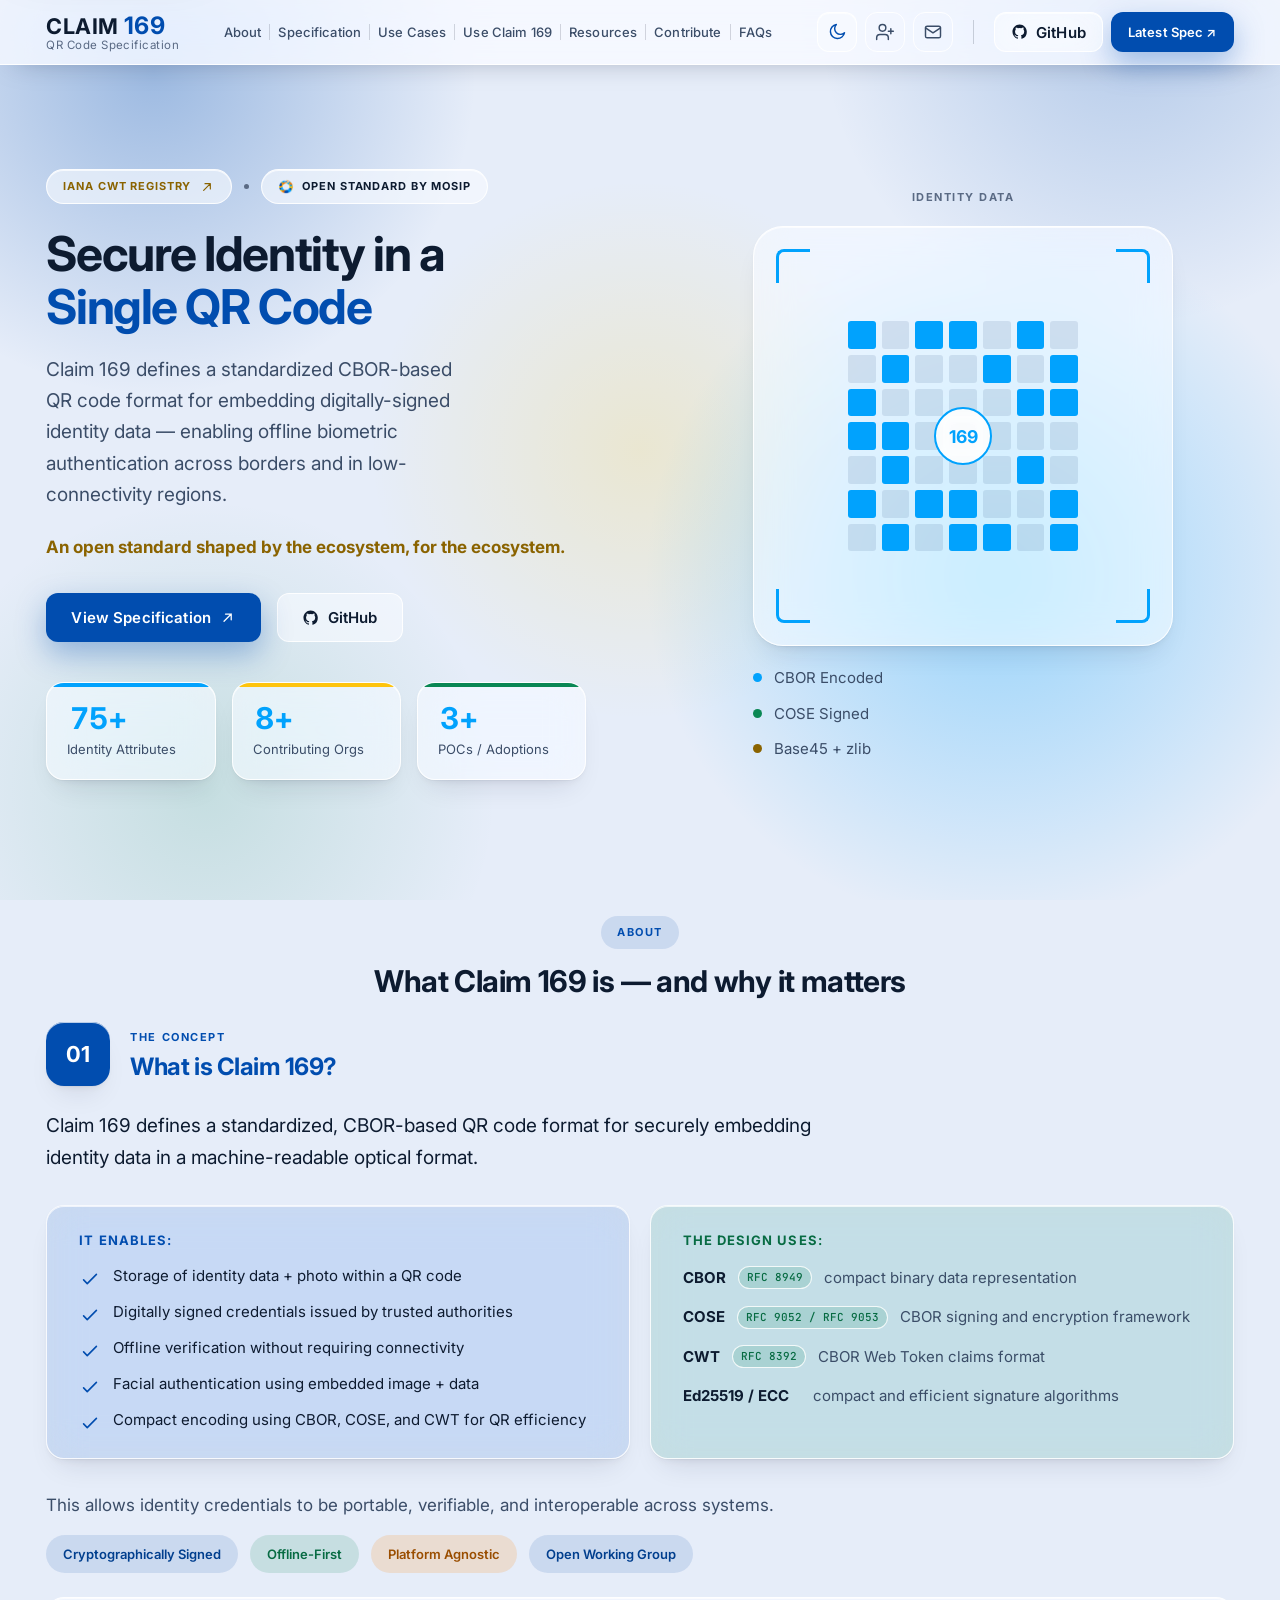
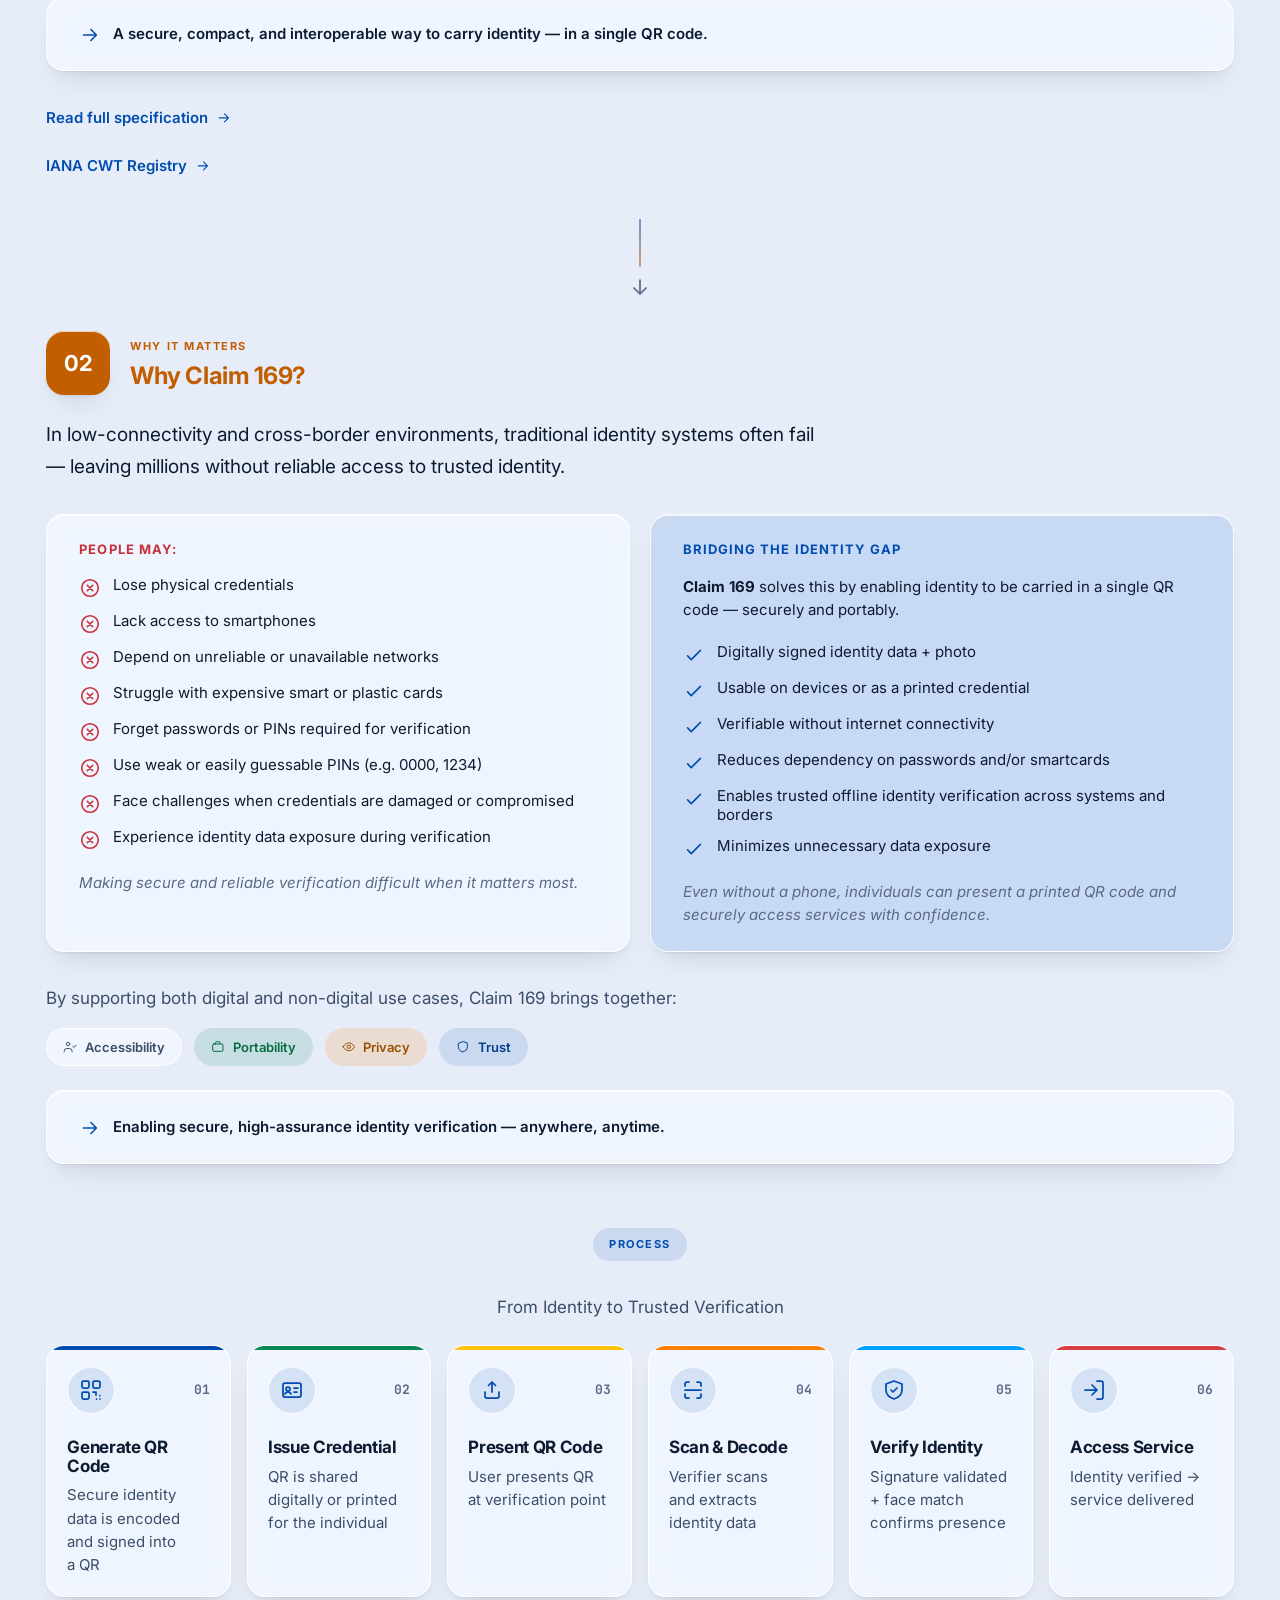
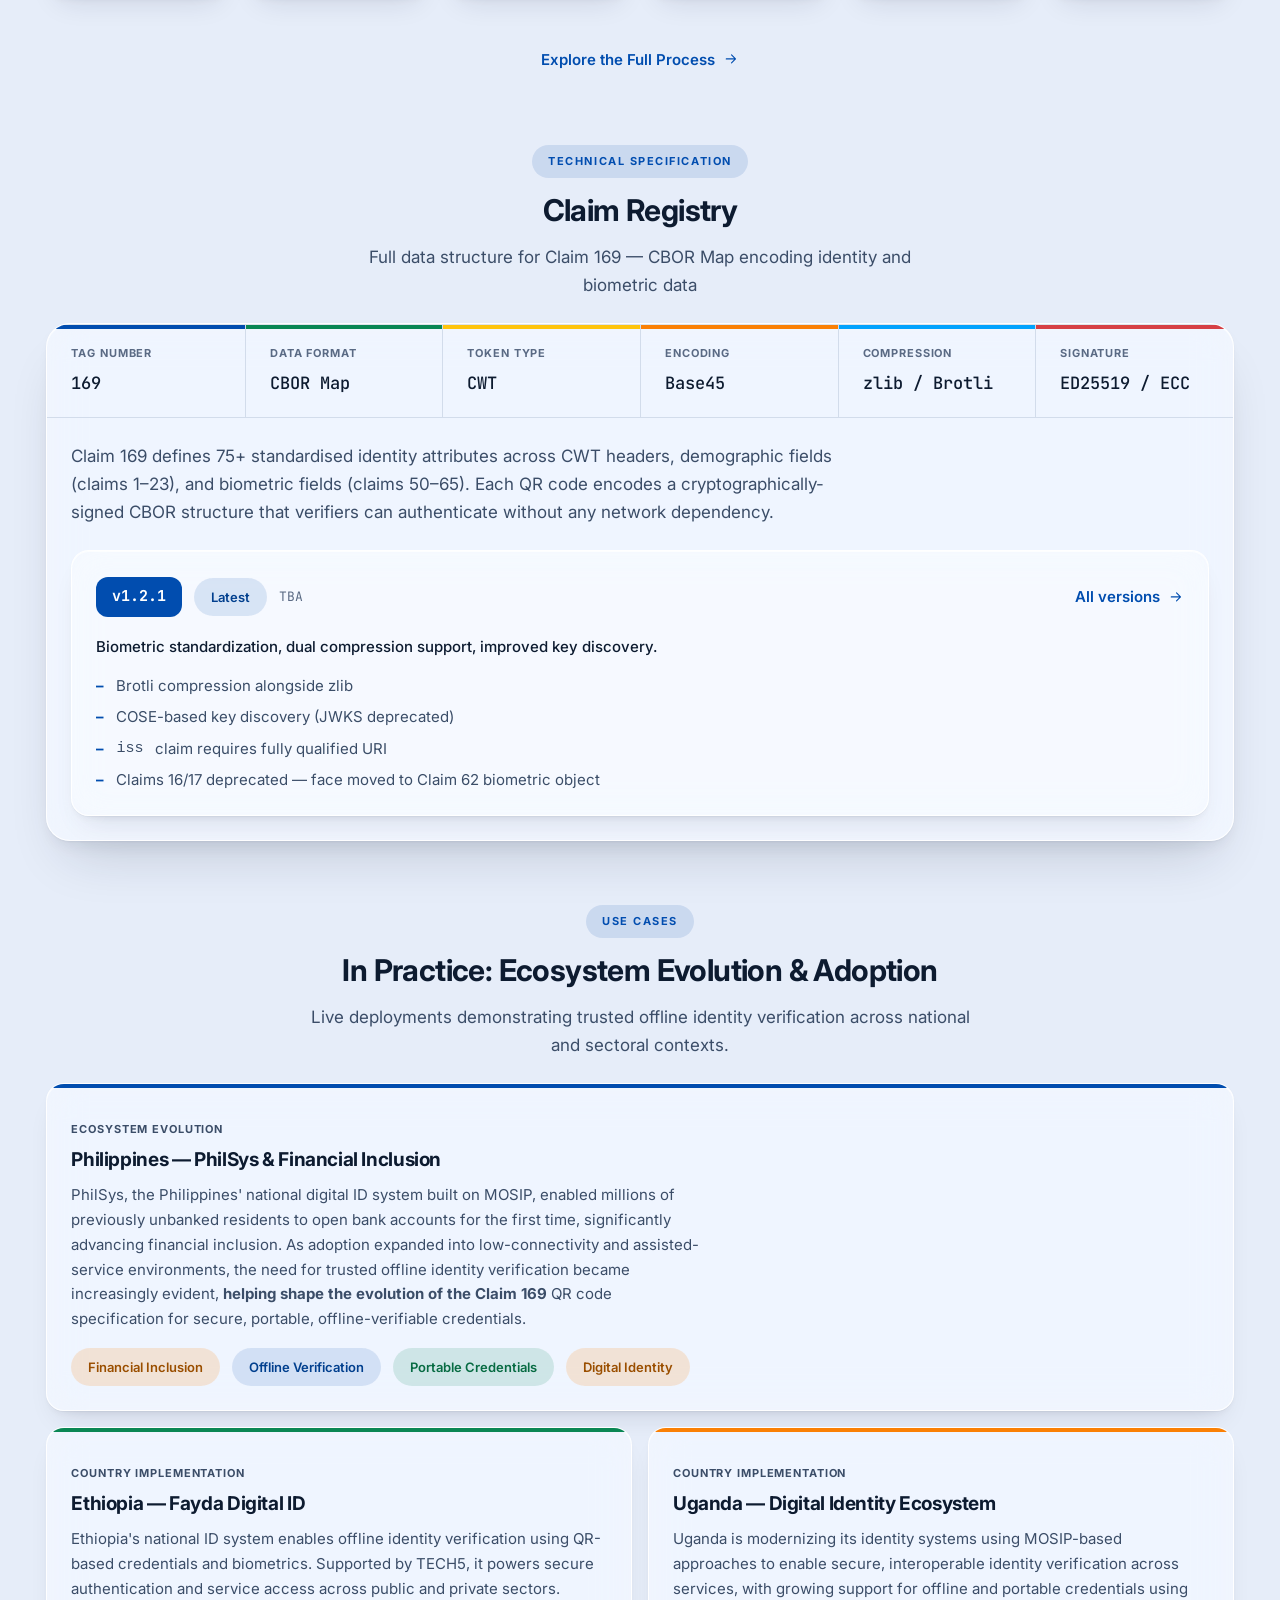
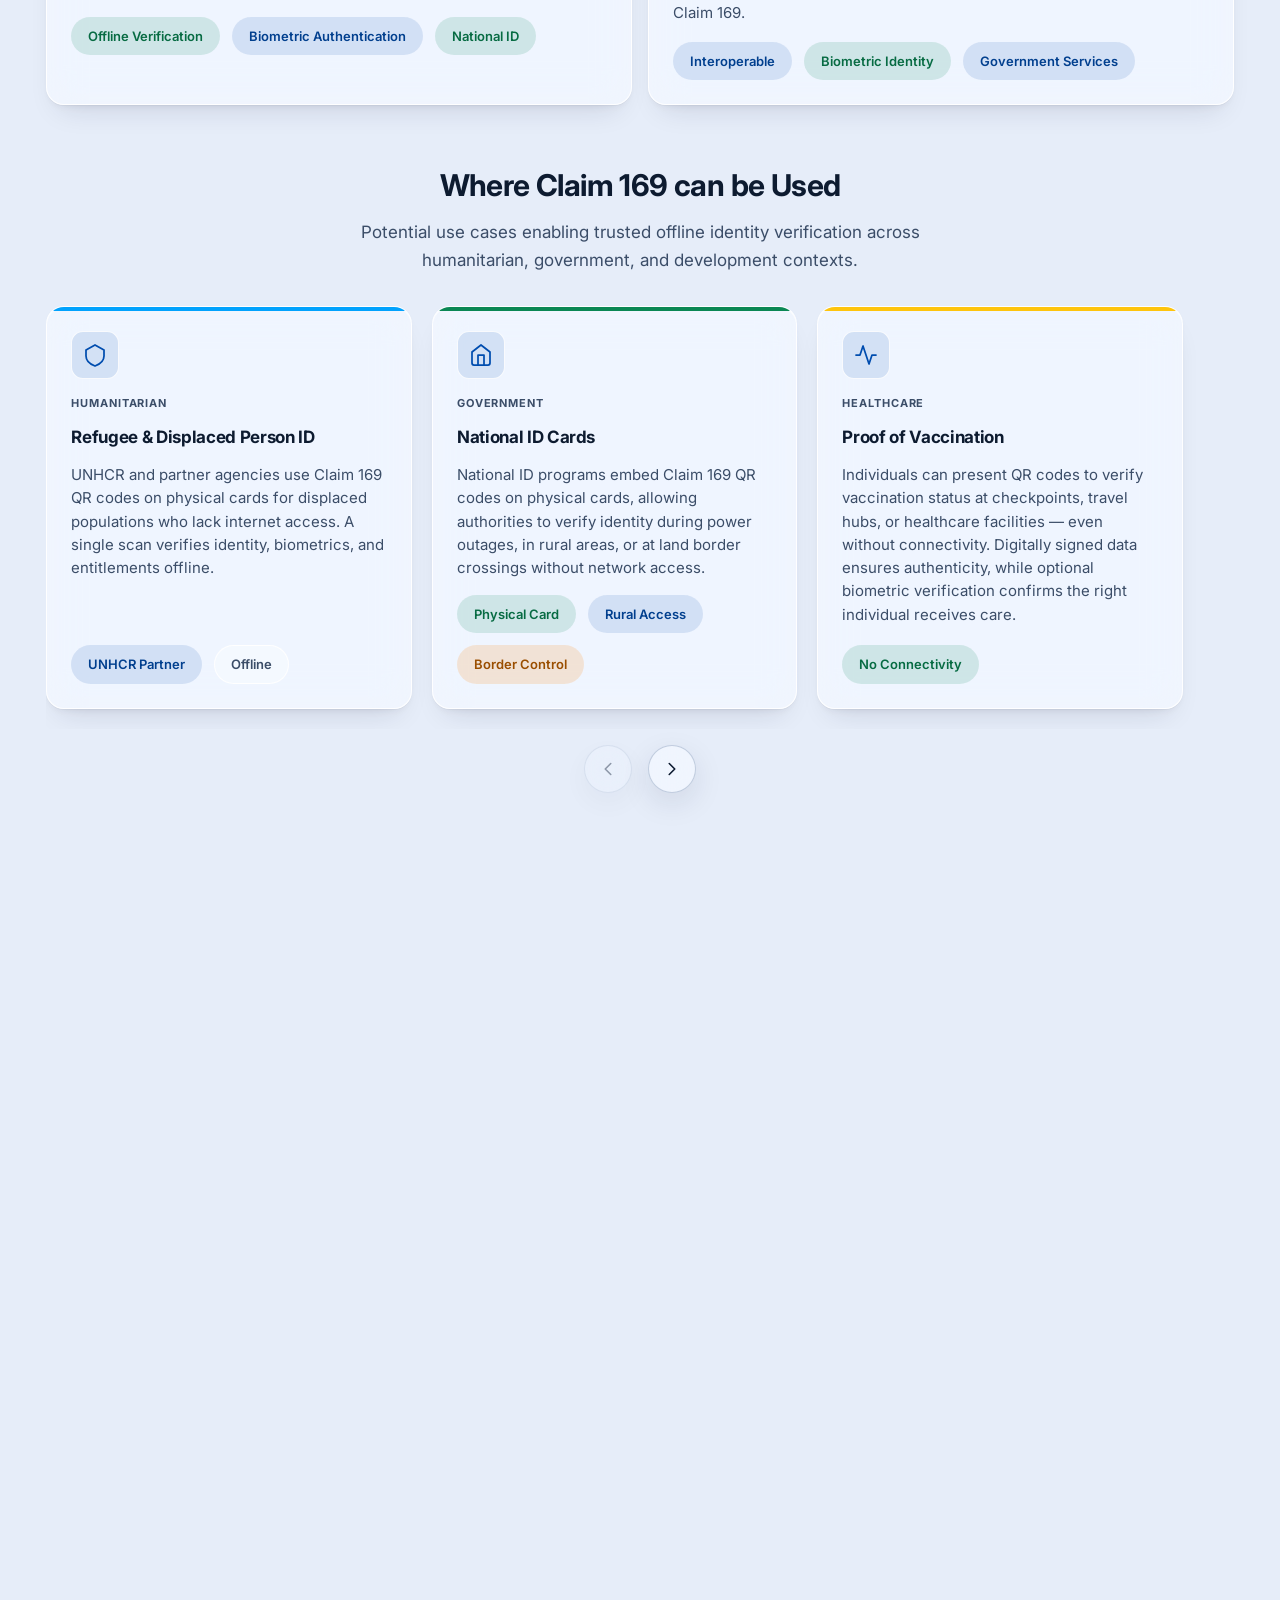
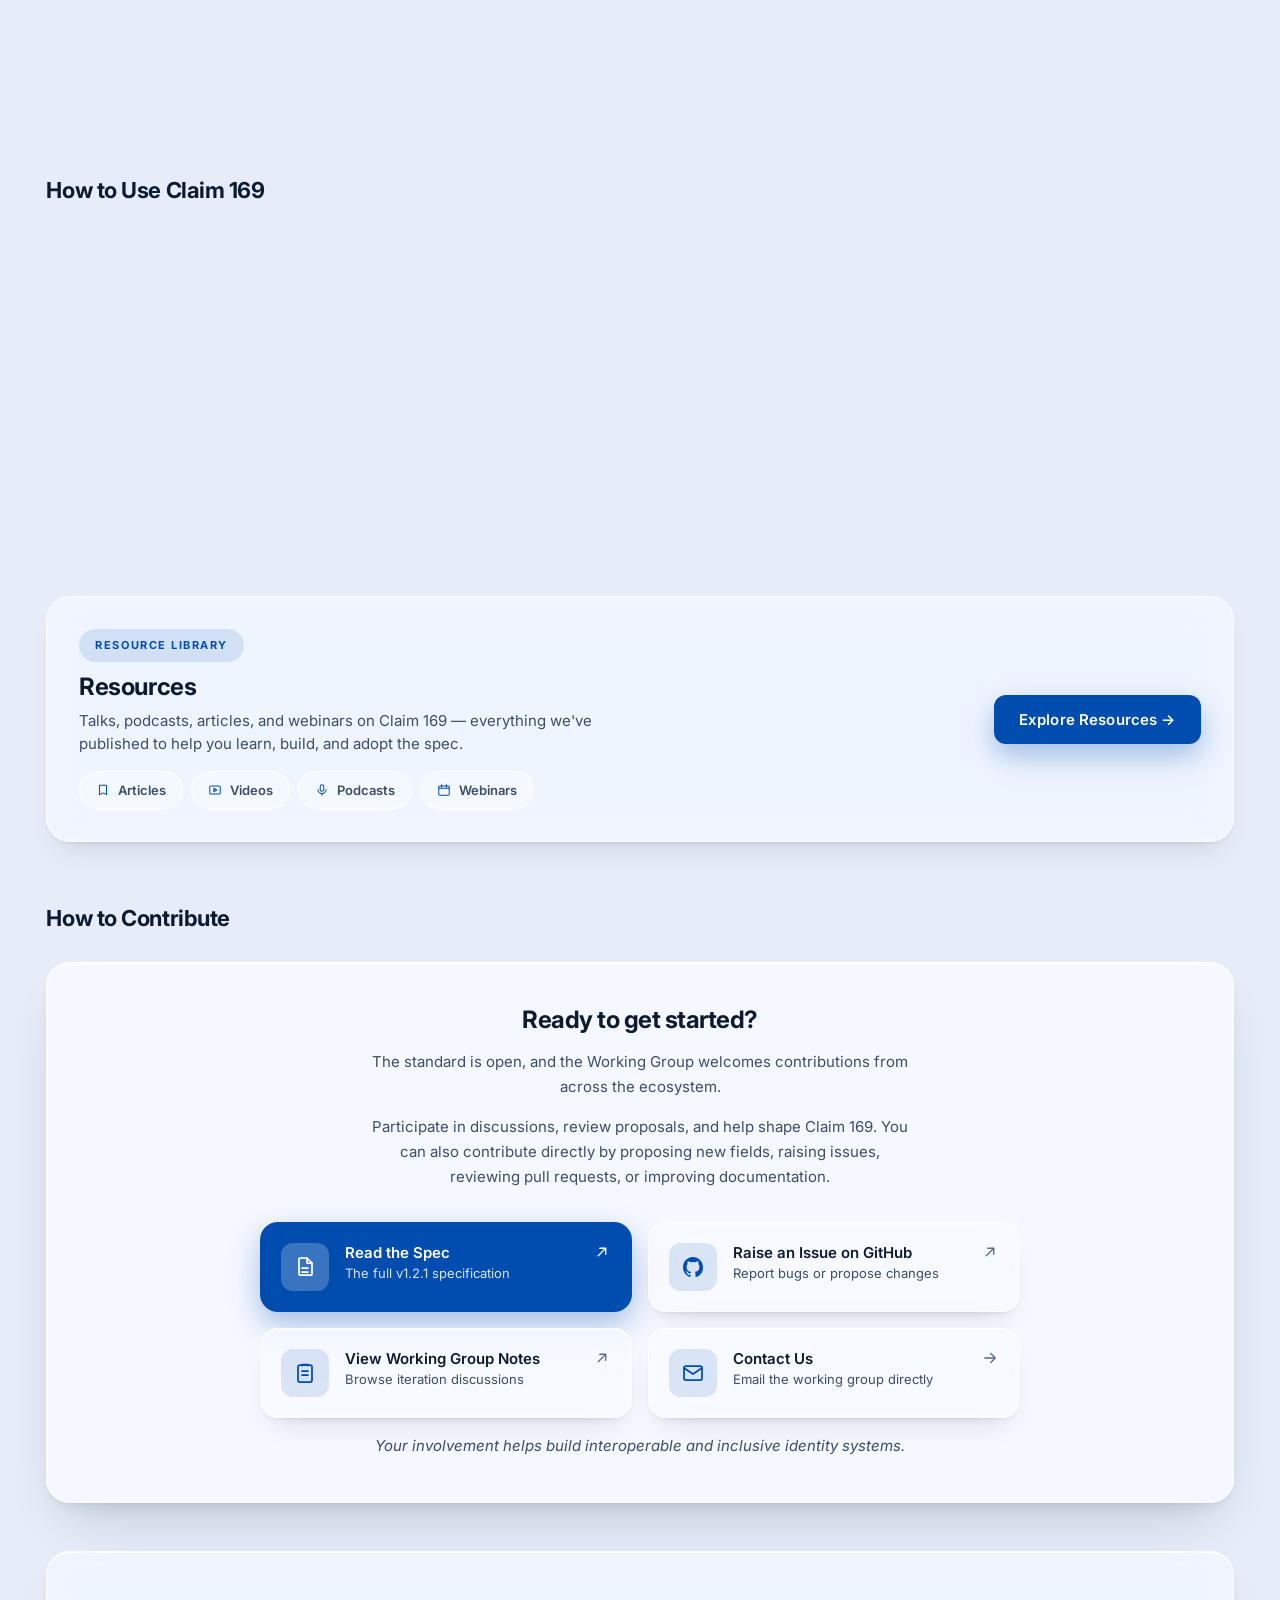
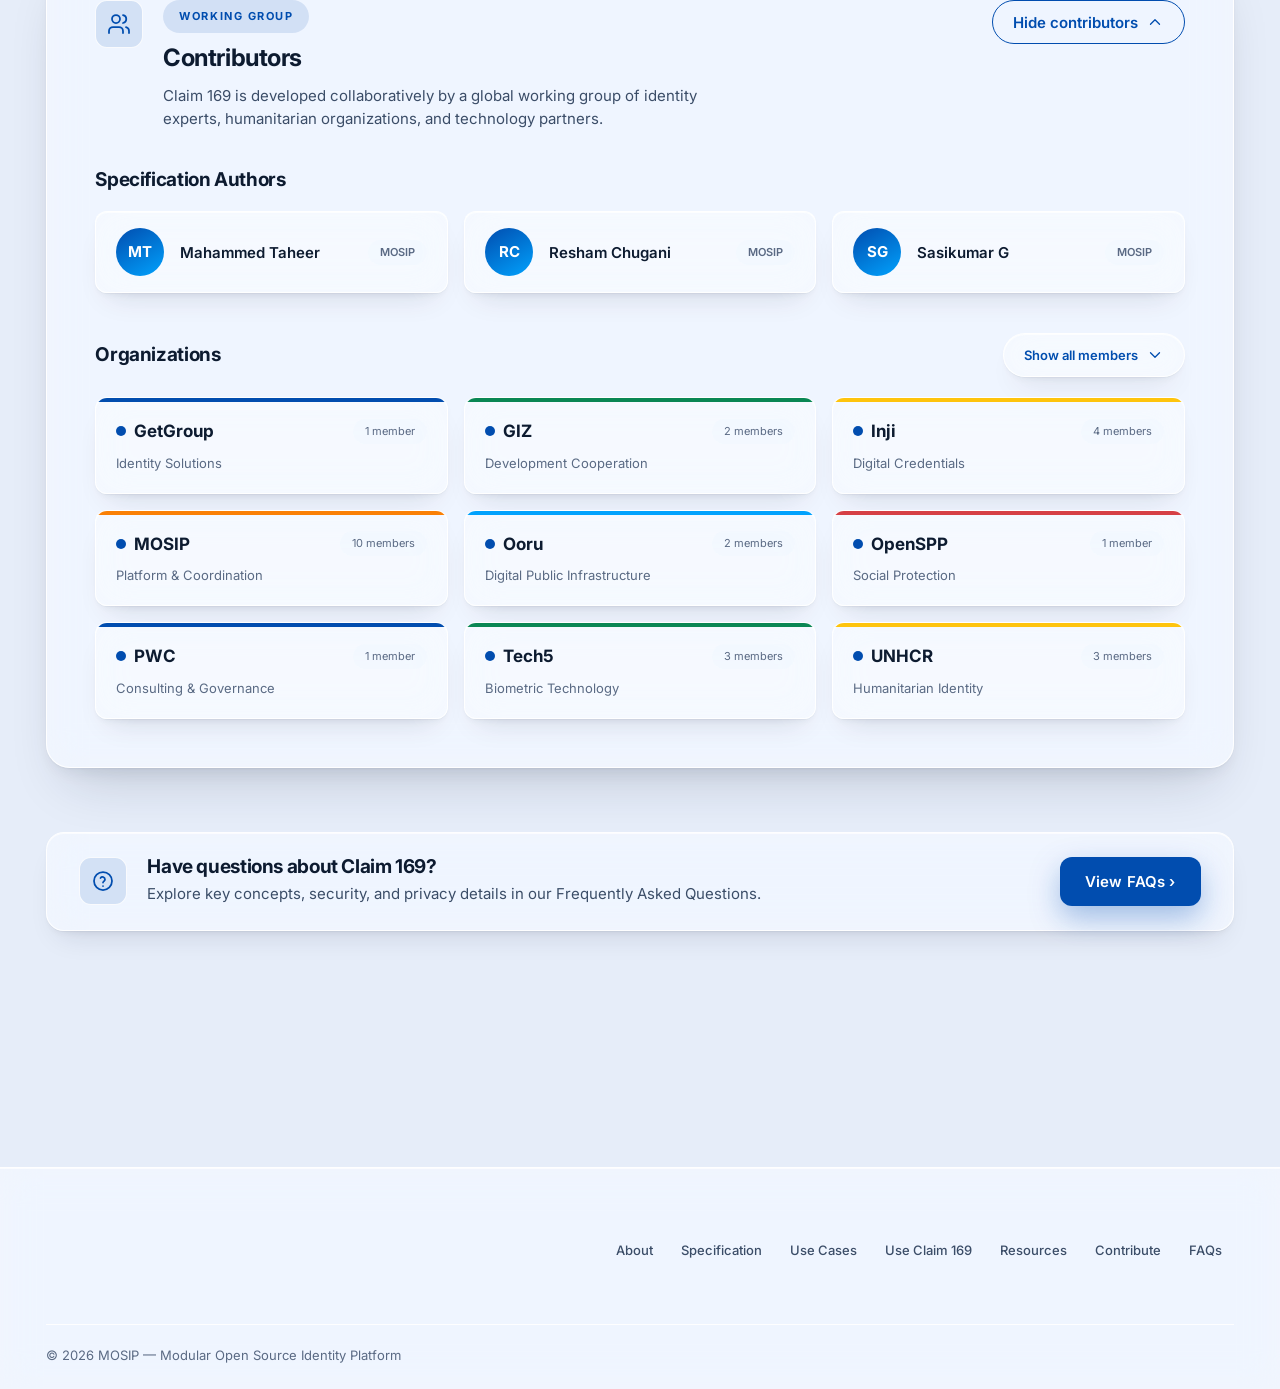
==== commit 0a4e6663: "[MOSIP-45193] Fixed: Incorrect Header Tab Active State on Navigation from Footer Links. Signed-off-b" ====
--- a/id-claim-169-ui/index.html
+++ b/id-claim-169-ui/index.html
@@ -2,6 +2,7 @@
 <html lang="en">
   <head>
     <meta charset="UTF-8" />
+    <link rel="icon" type="image/png" href="./assets/mosip-logo.png" />
     <meta name="viewport" content="width=device-width, initial-scale=1.0" />
     <title>Claim 169 — Secure Identity in a Single QR Code</title>
     <link rel="icon" type="image/png" href="./assets/mosip-logo.png" />
@@ -462,46 +463,41 @@
                       >
                         <path d="m5 13 4 4L19 7" />
                       </svg>
-                      Compact encoding using CBOR, COSE, and CWT for QR
-                      efficiency
+                      Compact encoding using CBOR, COSE, and CWT for QR efficiency
                     </li>
                   </ul>
                 </div>
 
                 <div class="edge-card edge-card--soft-success">
                   <p class="edge-card__label">The design uses:</p>
-
                   <div class="spec-rows">
                     <div class="spec-row">
-                      <span class="spec-row__name">CBOR</span>
-                      <span class="code-badge">RFC 8949</span>
-                      <span class="spec-row__desc">
-                        compact binary data representation
-                      </span>
+                      <span class="spec-row__name">CBOR</span
+                      ><span class="code-badge">RFC 8949</span
+                      ><span class="spec-row__desc"
+                        >compact binary data representation</span
+                      >
                     </div>
-
                     <div class="spec-row">
-                      <span class="spec-row__name">COSE</span>
-                      <span class="code-badge">RFC 9052 / RFC 9053</span>
-                      <span class="spec-row__desc">
-                        CBOR signing and encryption framework
-                      </span>
+                      <span class="spec-row__name">COSE</span
+                      ><span class="code-badge">RFC 9052 / RFC 9053</span
+                      ><span class="spec-row__desc"
+                        >CBOR signing and encryption framework</span
+                      >
                     </div>
-
                     <div class="spec-row">
-                      <span class="spec-row__name">CWT</span>
-                      <span class="code-badge">RFC 8392</span>
-                      <span class="spec-row__desc">
-                        CBOR Web Token claims format
-                      </span>
+                      <span class="spec-row__name">CWT</span
+                      ><span class="code-badge">RFC 8392</span
+                      ><span class="spec-row__desc"
+                        >CBOR Web Token claims format</span
+                      >
                     </div>
-
                     <div class="spec-row">
-                      <span class="spec-row__name">Ed25519 / ECC</span>
-                      <span aria-hidden="true"></span>
-                      <span class="spec-row__desc">
-                        compact and efficient signature algorithms
-                      </span>
+                      <span class="spec-row__name">Ed25519 / ECC</span
+                      ><span aria-hidden="true"></span
+                      ><span class="spec-row__desc"
+                        >compact and efficient signature algorithms</span
+                      >
                     </div>
                   </div>
                 </div>
@@ -963,25 +959,14 @@
             </li>
             <li class="process-step">
               <div class="process-step__head">
-                <span
-                  class="process-step__badge"
-                  style="
-                    color: rgb(1, 77, 175);
-                    background-color: rgba(1, 77, 175, 0.14);
-                  "
+                <span class="process-step__badge"
                   ><svg
                     viewBox="0 0 24 24"
                     stroke-width="1.8"
                     aria-hidden="true"
                   >
-                    <path
-                      d="M15 3h4a2 2 0 0 1 2 2v14a2 2 0 0 1-2 2h-4"
-                      style="stroke: rgb(1, 77, 175)"
-                    />
-                    <path
-                      d="m10 17 5-5-5-5M15 12H3"
-                      style="stroke: rgb(1, 77, 175)"
-                    /></svg></span
+                    <path d="M15 3h4a2 2 0 0 1 2 2v14a2 2 0 0 1-2 2h-4" />
+                    <path d="m10 17 5-5-5-5M15 12H3" /></svg></span
                 ><span class="process-step__num">06</span>
               </div>
               <h3>Access Service</h3>
--- a/id-claim-169-ui/styles.css
+++ b/id-claim-169-ui/styles.css
@@ -8,8 +8,9 @@
 /* ---------------------------------------------------------------- RESET -- */
 *, *::before, *::after { box-sizing: border-box; }
 * { margin: 0; }
-html { -webkit-text-size-adjust: 100%; scroll-behavior: smooth; }
-@media (prefers-reduced-motion: reduce) { html { scroll-behavior: auto; } }
+/* In-page scrolling is JS-driven (rAF) for fluid motion + live nav highlight;
+   keep CSS scroll-behavior auto so the two don't fight. */
+html { -webkit-text-size-adjust: 100%; scroll-behavior: auto; }
 
 body {
   font-family: var(--font-body);
@@ -569,8 +570,6 @@
 }
 .process-step__badge svg { width: 24px; height: 24px; stroke: currentColor; }
 .process-step:hover .process-step__badge { transform: translateY(-1px) scale(1.05); }
-/* Final step = completion → sparing green accent (theme-aware) */
-.process-step:last-child .process-step__badge { background: var(--success-soft); color: var(--success-ink); }
 .process-step h3 { font-size: var(--text-lg); font-weight: var(--weight-bold); margin-top: var(--space-2); }
 .process-step p { margin-top: var(--space-2); color: var(--text-muted); font-size: var(--text-base); }
 .process-foot { text-align: center; margin-top: var(--space-10); }
@@ -1494,22 +1493,46 @@
 
 /* ---- Section 3: verification process (4 numbered steps) -------------- */
 .vp-flow { display: flex; flex-direction: column; gap: var(--space-4); }
-.vp-step { display: flex; gap: var(--space-3); align-items: flex-start; flex: 1 1 0; }
+.vp-step {
+  display: flex; gap: var(--space-4); align-items: center; flex: 1 1 0;
+  background: var(--surface); border: 1px solid var(--glass-border);
+  border-radius: var(--radius-lg); padding: var(--space-5);
+  box-shadow: var(--card-shadow), inset 0 1px 0 var(--glass-highlight);
+  transition: transform var(--dur) var(--ease-snap), box-shadow var(--dur) var(--ease-snap), border-color var(--dur) var(--ease-snap);
+}
+@media (hover: hover) {
+  .vp-step:hover {
+    transform: translateY(-4px);
+    box-shadow: var(--card-shadow-hover), inset 0 1px 0 var(--glass-highlight);
+    border-color: color-mix(in srgb, var(--glass-border) 65%, var(--accent) 35%);
+  }
+  .vp-step:hover .vp-step__num { transform: scale(1.08); }
+}
 .vp-step__num {
-  flex-shrink: 0; width: 34px; height: 34px; border-radius: 50%;
+  flex-shrink: 0; width: 40px; height: 40px; border-radius: 50%;
   display: grid; place-items: center;
-  font-family: var(--font-mono); font-weight: var(--weight-bold); font-size: var(--text-sm);
-  background: var(--accent); color: var(--accent-contrast);
-  box-shadow: var(--shadow-accent);
-}
-.vp-step p { color: var(--text); font-size: var(--text-base); line-height: var(--leading-snug); padding-top: 5px; }
+  font-family: var(--font-display); font-weight: var(--weight-bold); font-size: var(--text-md);
+  color: #fff; background: linear-gradient(150deg, var(--accent), var(--accent-bright));
+  box-shadow: 0 6px 16px -4px var(--accent), inset 0 1px 0 rgba(255,255,255,0.35);
+  transition: transform var(--dur) var(--ease-press);
+}
+.vp-step p { color: var(--text); font-size: var(--text-base); line-height: var(--leading-snug); }
 .vp-step code { font-family: var(--font-mono); font-size: 0.9em; }
 .vp-arrow { display: flex; align-items: center; justify-content: center; color: var(--accent-on-light); padding-left: 44px; }
 .vp-arrow svg { width: 22px; height: 22px; stroke: currentColor; transform: rotate(90deg); }
 @media (min-width: 1024px) {
-  .vp-flow { flex-direction: row; align-items: flex-start; gap: var(--space-2); }
+  .vp-flow { flex-direction: row; align-items: stretch; gap: var(--space-2); }
+  .vp-step { flex-direction: column; align-items: flex-start; gap: var(--space-4); text-align: left; }
   .vp-arrow { padding-left: 0; align-self: center; }
   .vp-arrow svg { transform: none; }
+}
+/* Staggered entrance — each step rises + scales in just behind the previous */
+@media (prefers-reduced-motion: no-preference) {
+  .vp-step.reveal { opacity: 0; transform: translateY(20px) scale(0.96); will-change: opacity, transform; }
+  .vp-step.reveal.is-in {
+    opacity: 1; transform: none;
+    transition: opacity var(--dur-slow) var(--ease-out), transform 460ms var(--ease-press);
+  }
 }
 
 /* ---- Section 4: security architecture -------------------------------- */
